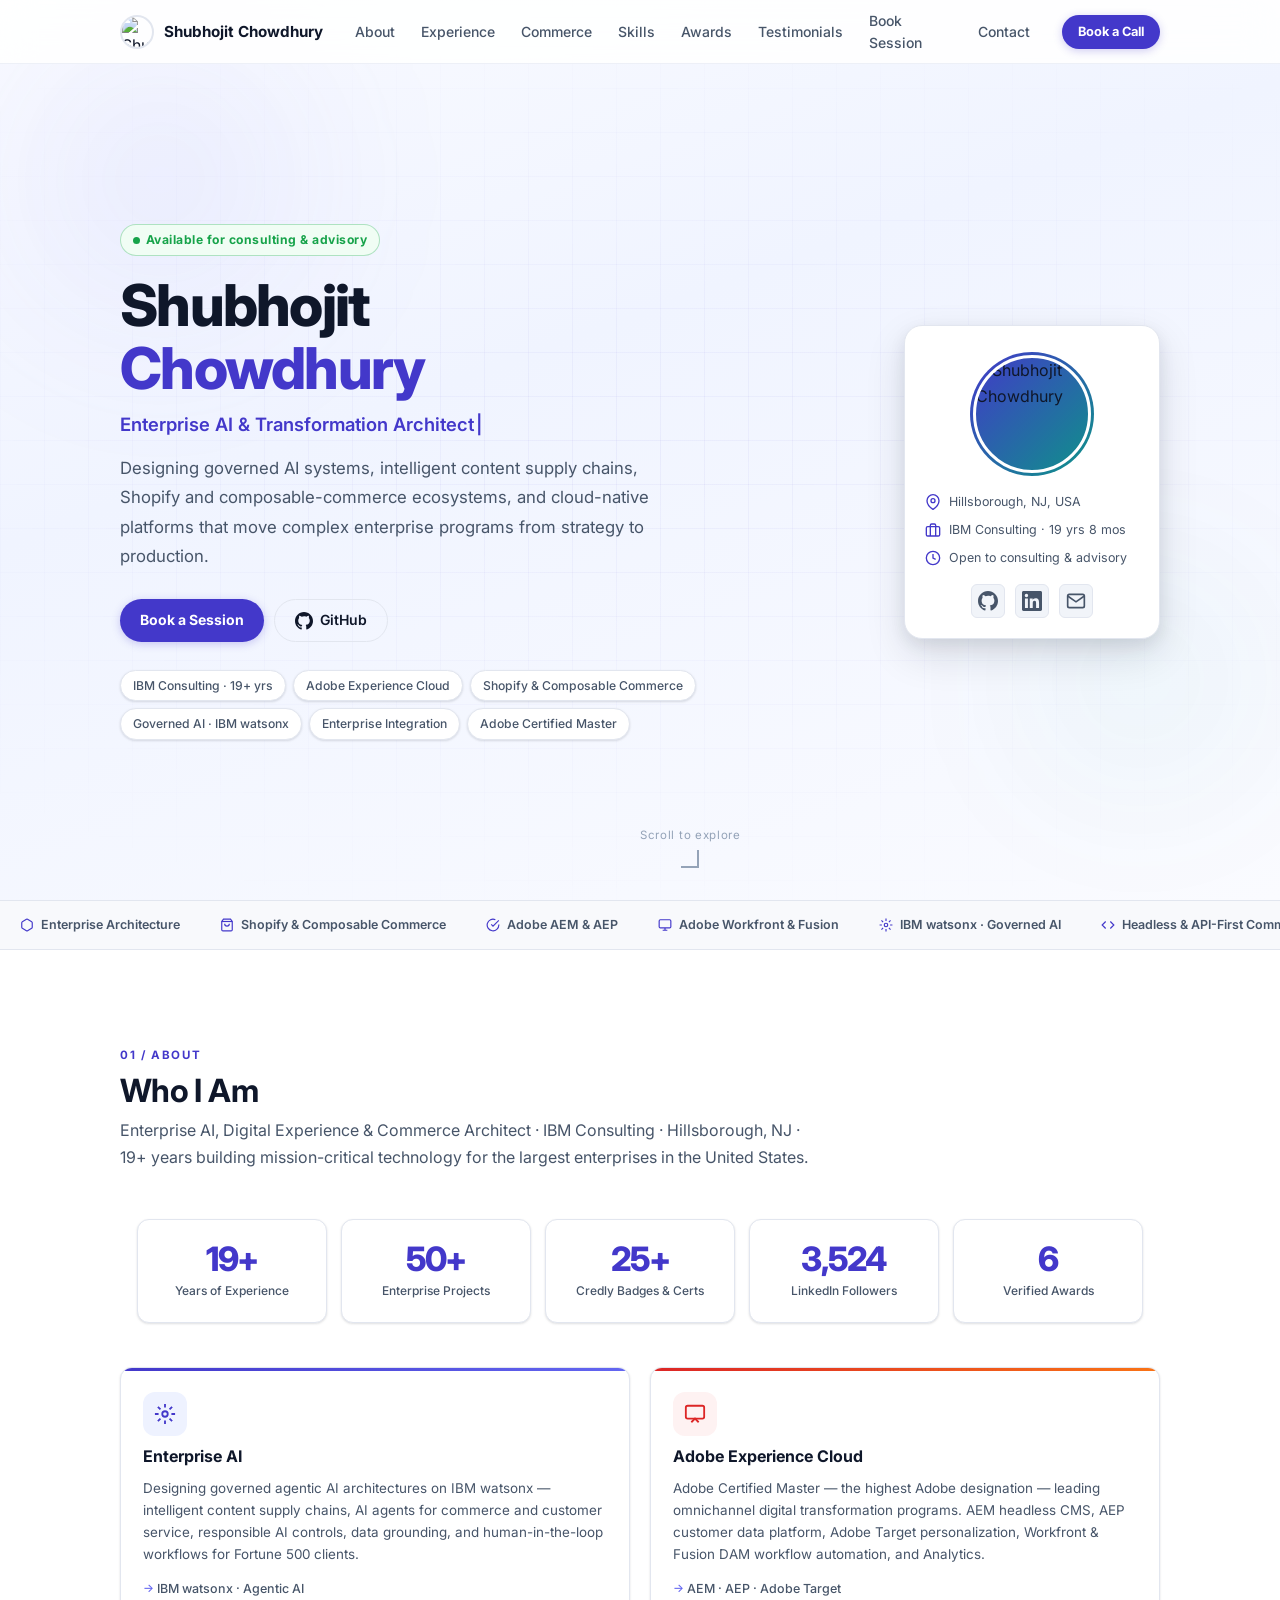
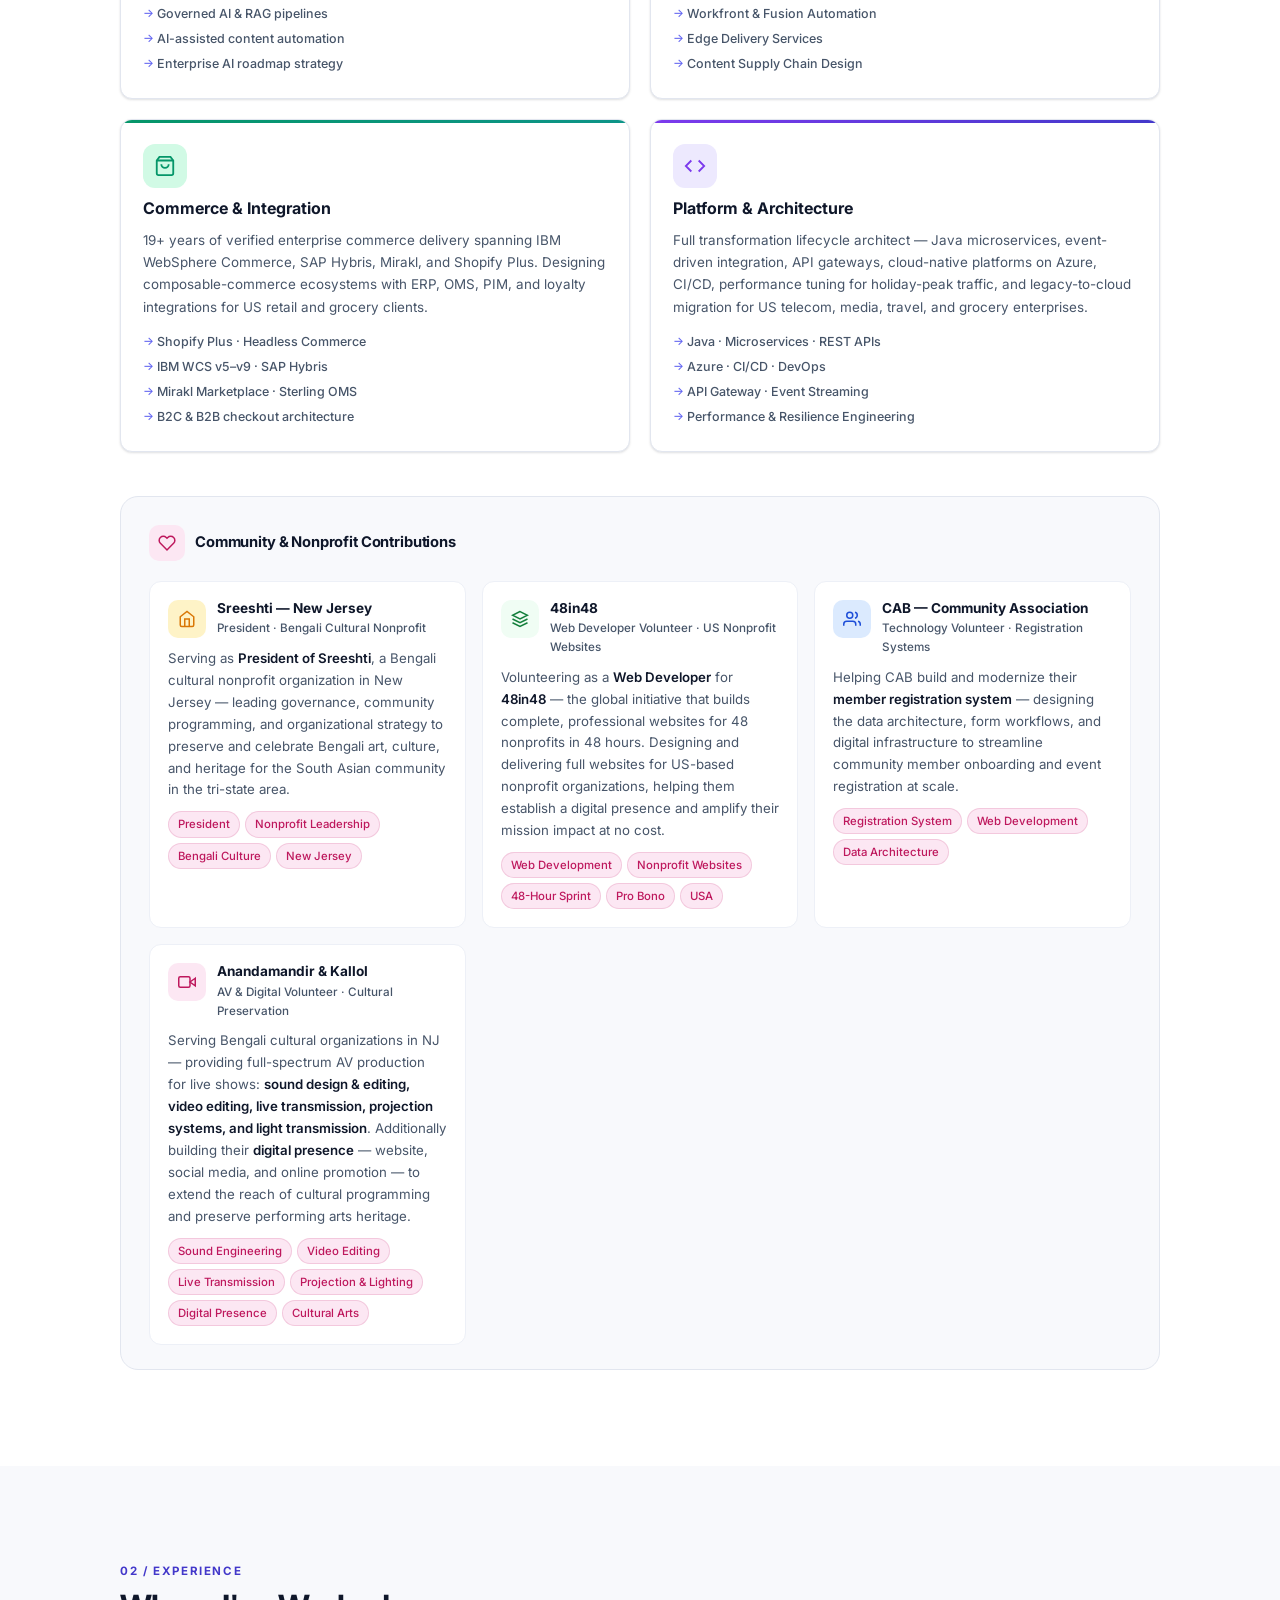
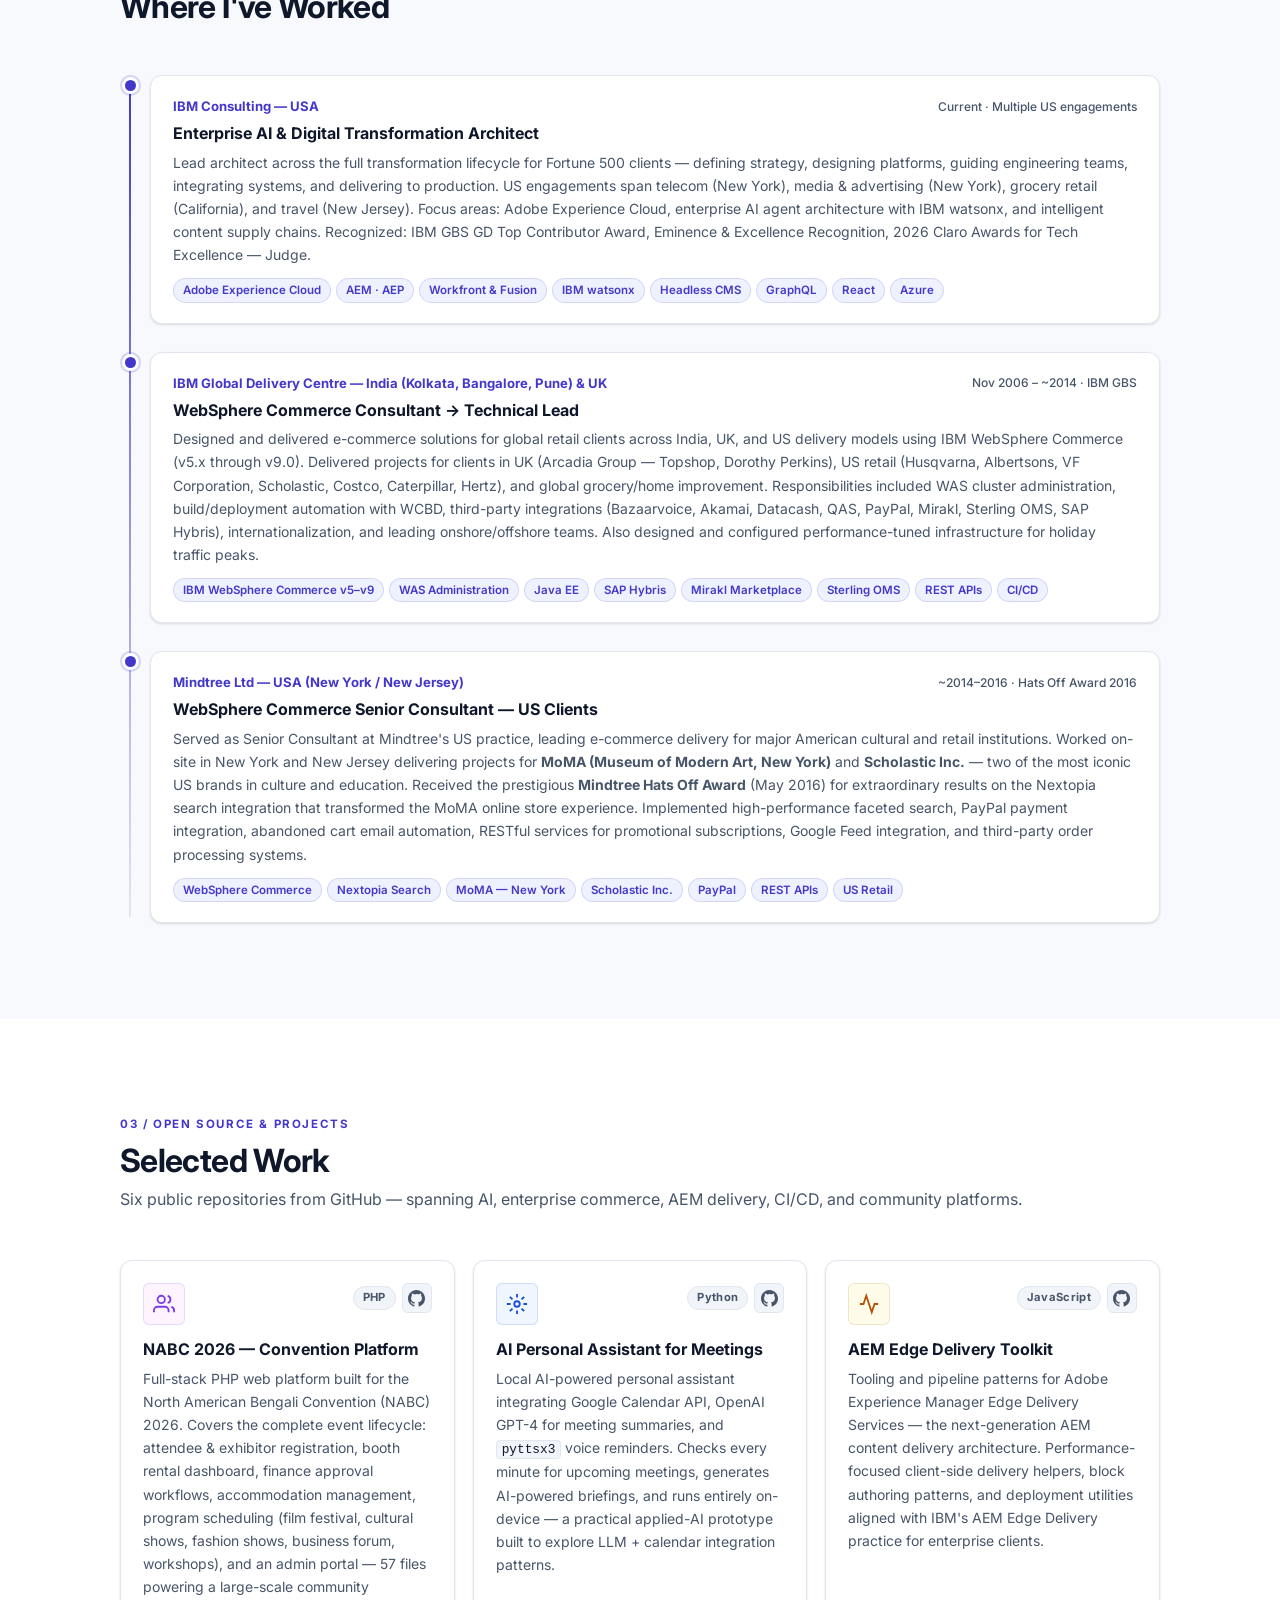
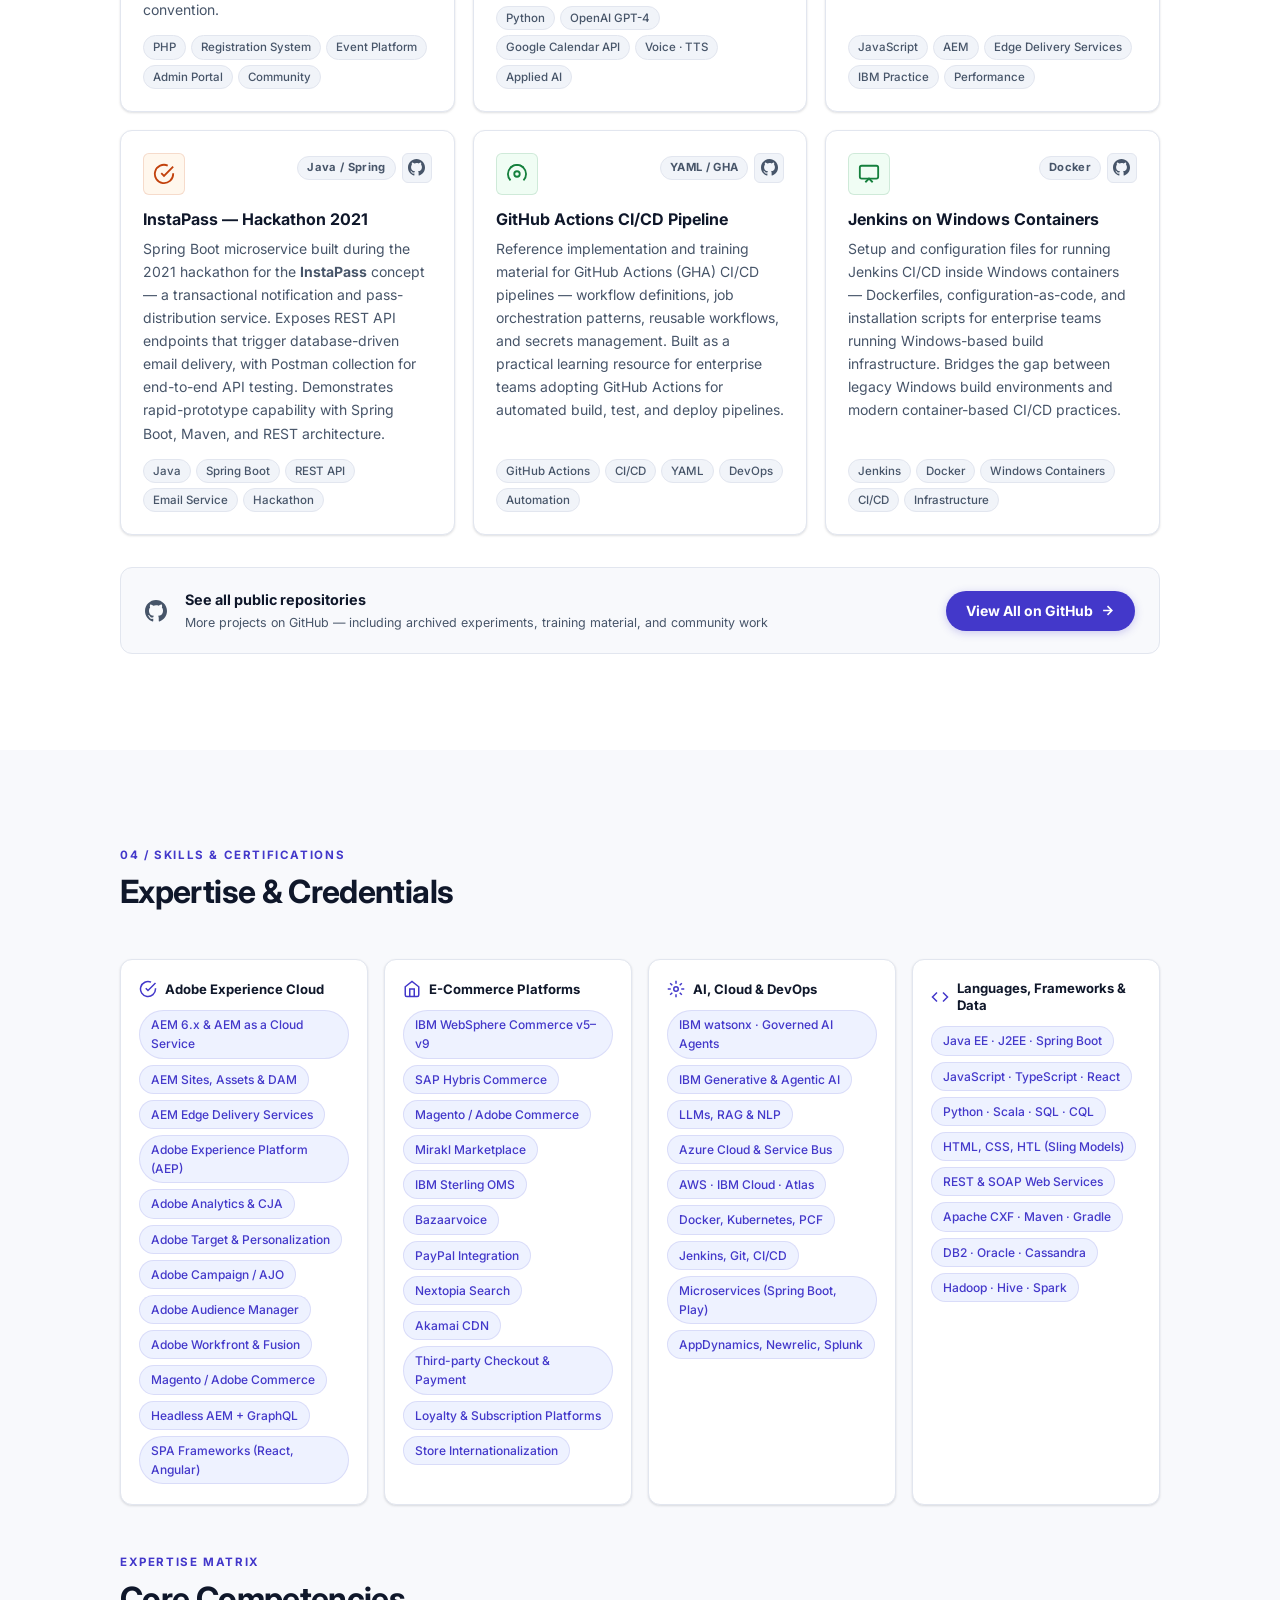
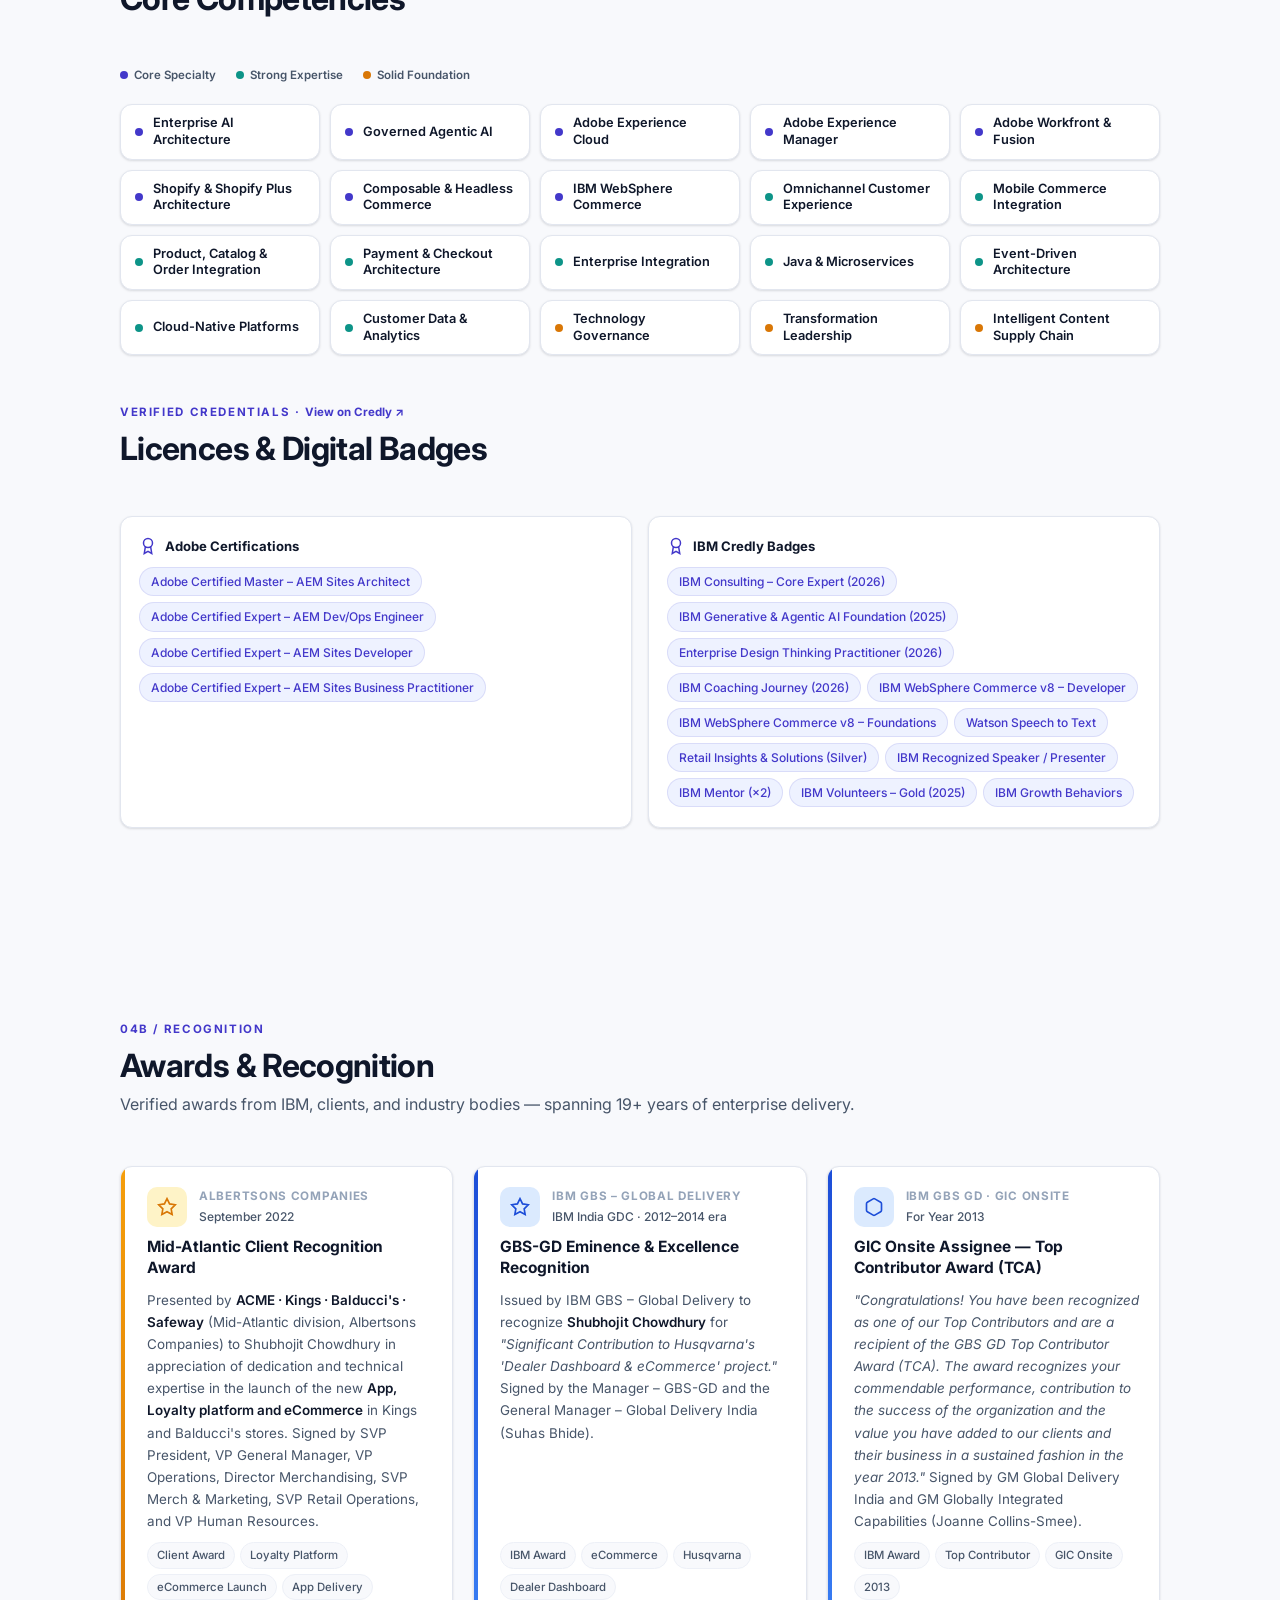
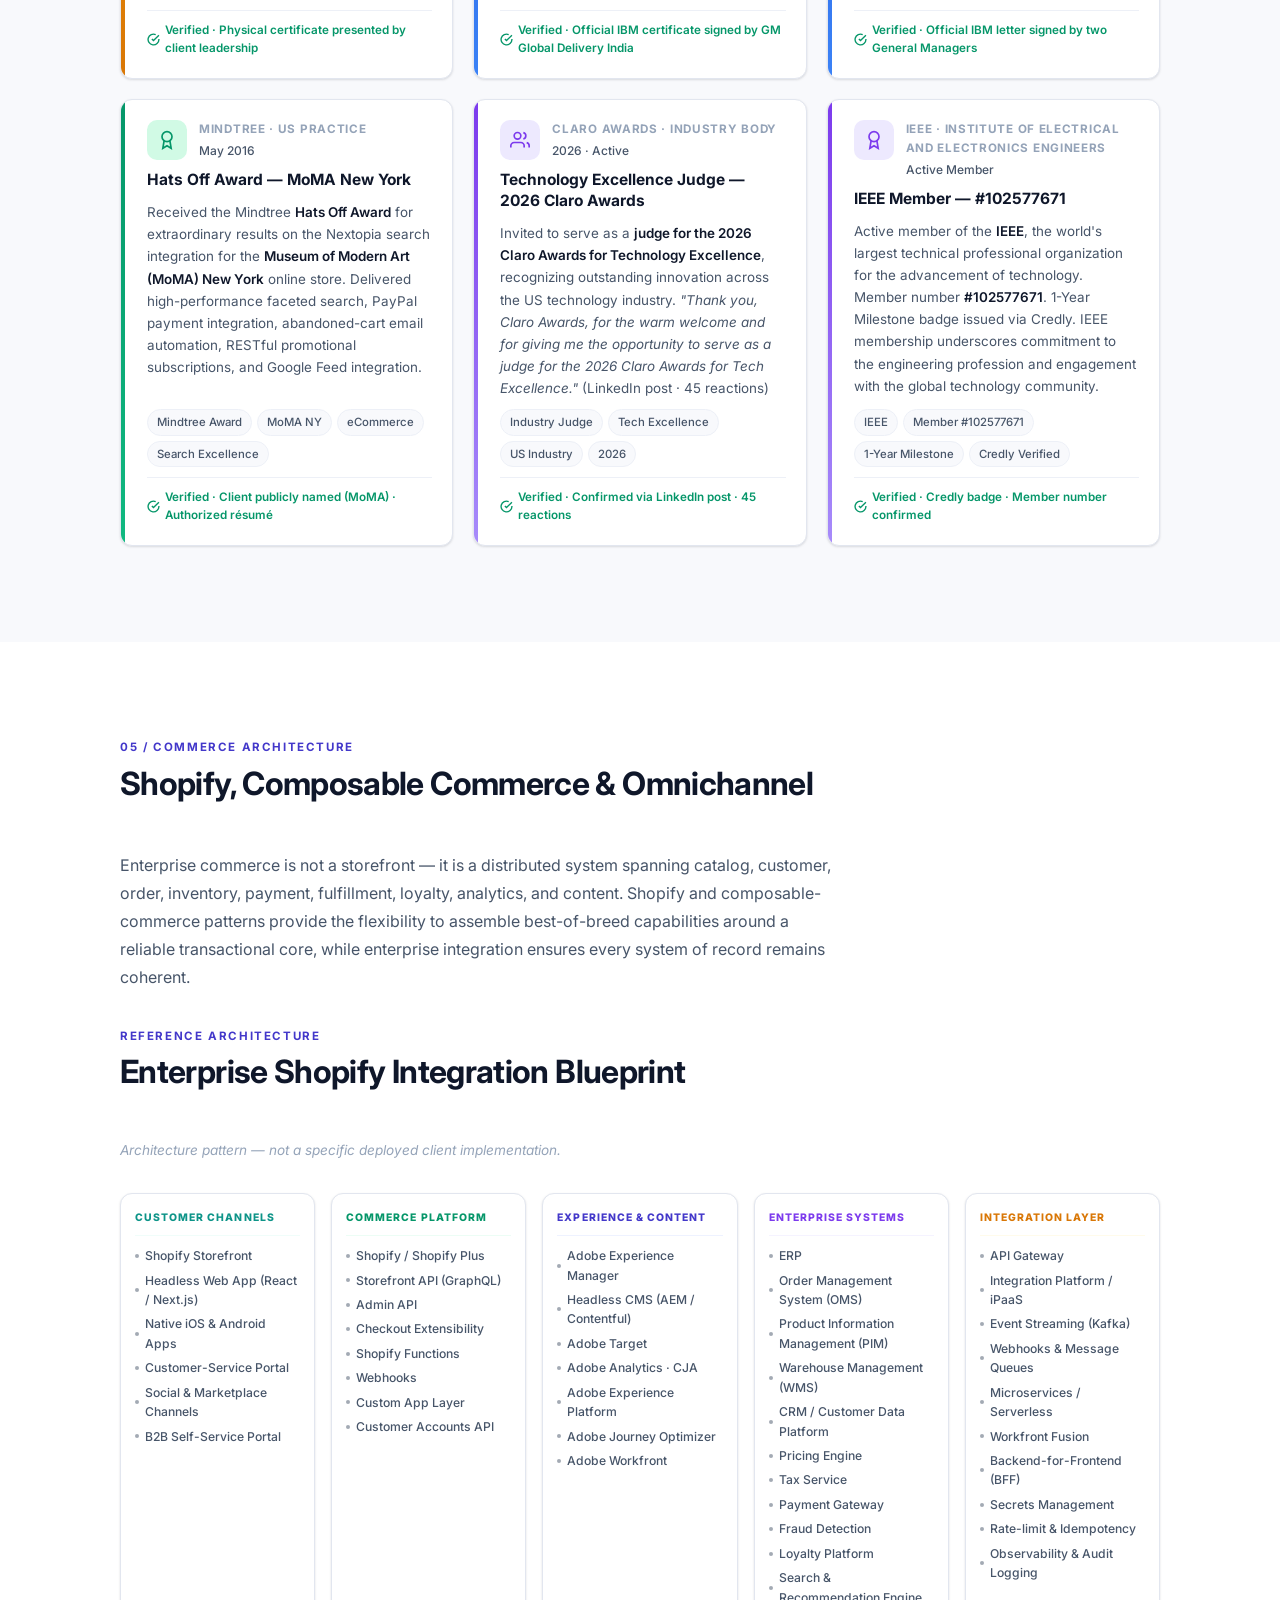
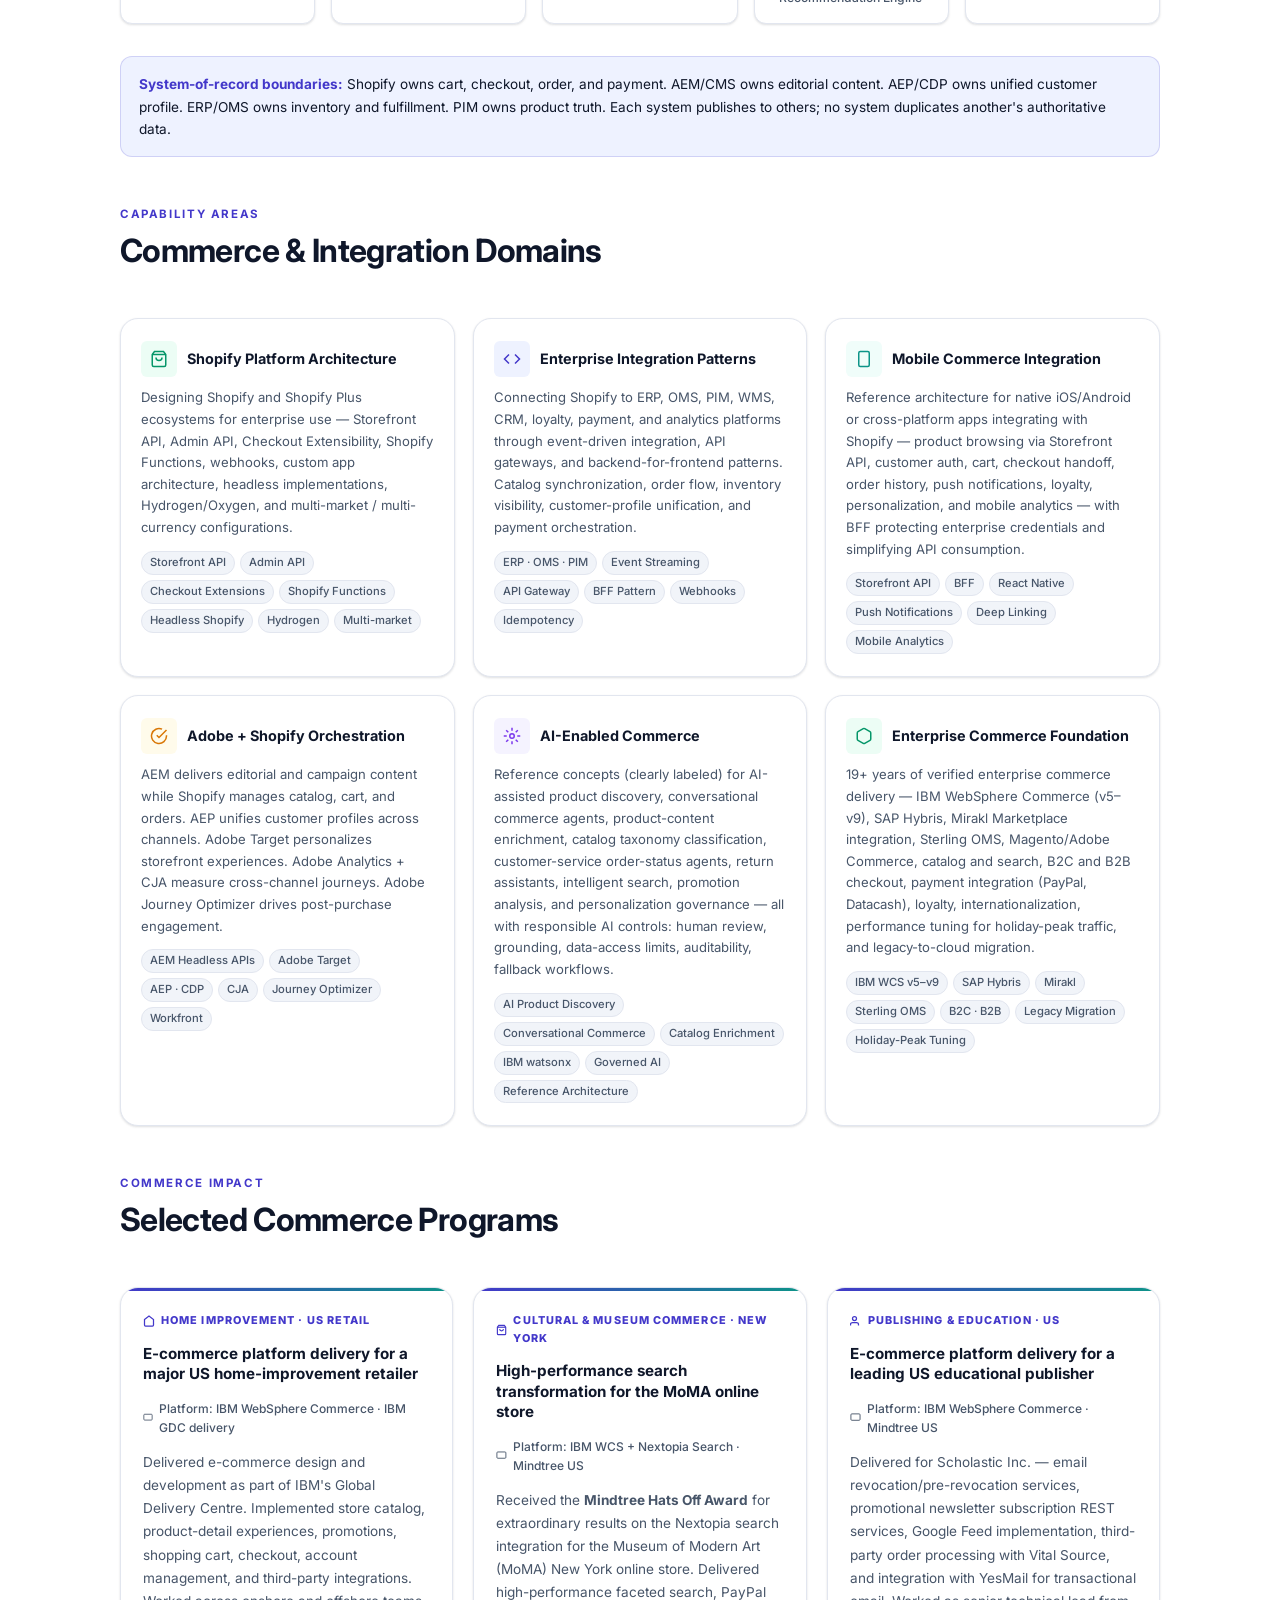
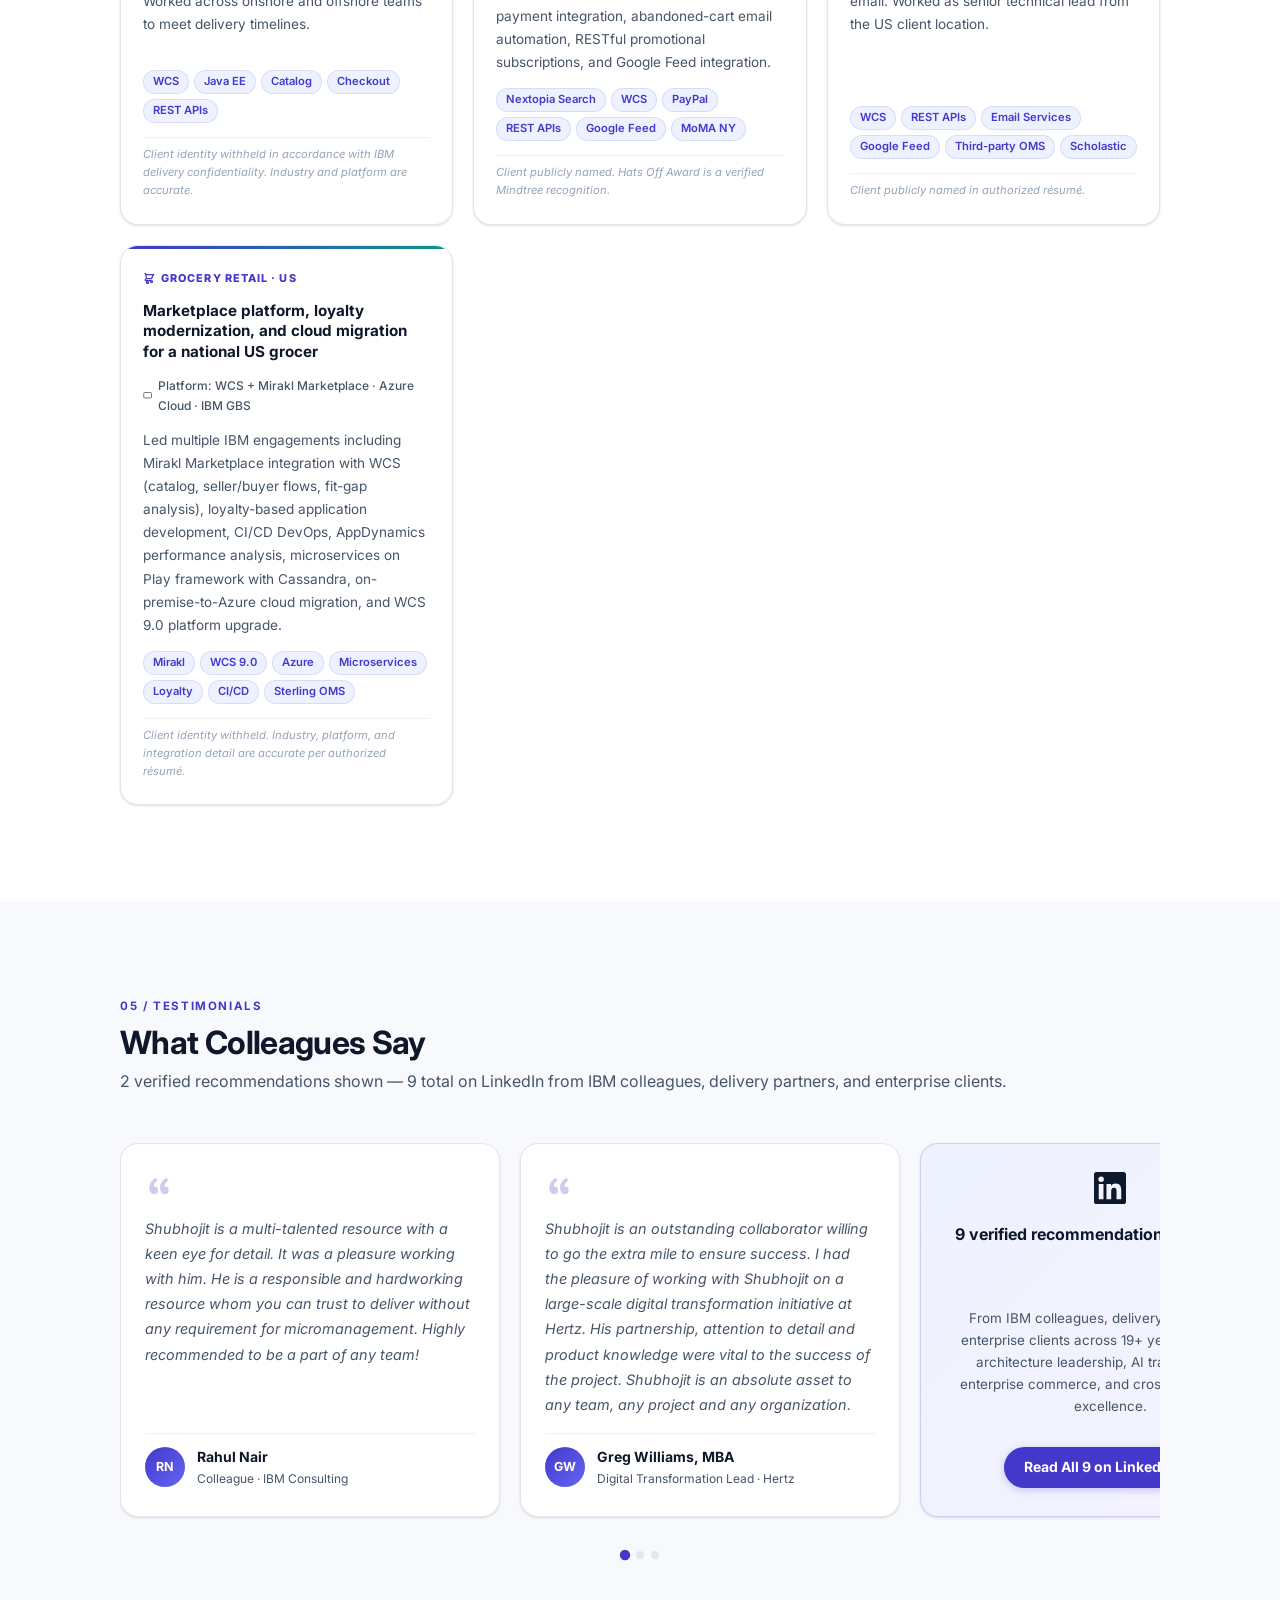
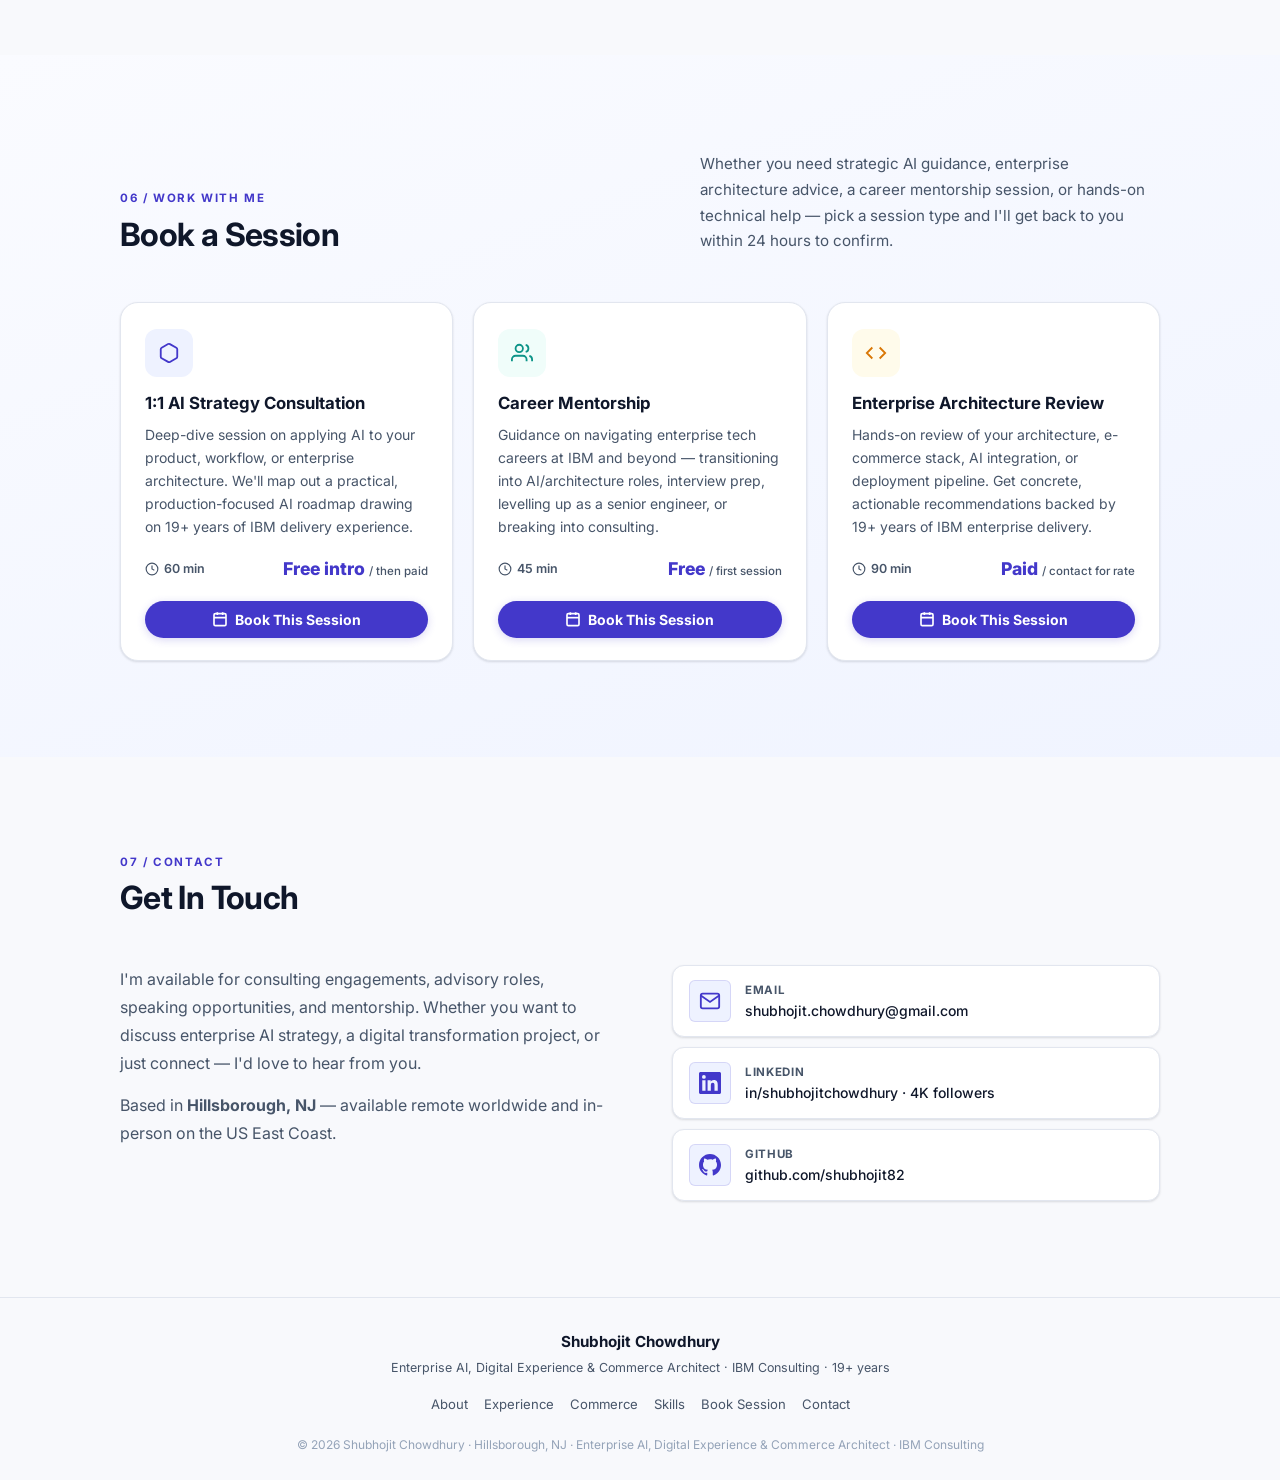
==== docs/index.html @ 43e0fc0b "Testimonials: drop all placeholder cards, show only verified content LinkedIn public page only expos" ====
<!doctype html>
<html lang="en">
<head>
  <meta charset="utf-8" />
  <meta name="viewport" content="width=device-width,initial-scale=1" />
  <title>Shubhojit Chowdhury — Enterprise AI, Digital Experience &amp; Commerce Architect · IBM Consulting</title>
  <meta name="description" content="Enterprise AI, Digital Experience, and Commerce Architect specializing in governed AI, Adobe Experience Cloud, Shopify and composable commerce, intelligent content supply chains, enterprise integration, and large-scale digital modernization." />
  <meta name="keywords" content="Enterprise AI Architect, Digital Transformation Architect, Enterprise Commerce Architect, Shopify Integration Architect, Shopify Plus Architect, Composable Commerce Architect, Headless Commerce, Adobe Experience Cloud Architect, Adobe Experience Manager Architect, IBM WebSphere Commerce, Mobile Commerce Architecture, Enterprise Integration, Java Microservices, Governed AI" />
  <link rel="preconnect" href="https://fonts.googleapis.com" />
  <link rel="preconnect" href="https://fonts.gstatic.com" crossorigin />
  <link href="https://fonts.googleapis.com/css2?family=Inter:wght@300;400;500;600;700;800&display=swap" rel="stylesheet" />
  <link rel="stylesheet" href="styles.css" />
  <!-- Favicon — inline SVG initials "SC" on indigo background -->
  <link rel="icon" type="image/svg+xml" href="data:image/svg+xml,%3Csvg xmlns='http://www.w3.org/2000/svg' viewBox='0 0 64 64'%3E%3Crect width='64' height='64' rx='14' fill='%234338ca'/%3E%3Ctext x='32' y='45' text-anchor='middle' font-family='Inter%2C-apple-system%2Csans-serif' font-size='26' font-weight='700' fill='white' letter-spacing='-1'%3ESC%3C/text%3E%3C/svg%3E" />
</head>
<body>

  <!-- Reading progress bar -->
  <div id="reading-progress" aria-hidden="true"></div>

  <!-- ===== HEADER ===== -->
  <header class="site-header" id="site-header">
    <div class="wrap header-inner">
      <a class="brand" href="#">
        <img class="brand-avatar" src="https://media.licdn.com/dms/image/v2/D4D03AQEK0BRirFO_LA/profile-displayphoto-shrink_200_200/B4DZZjzQscG8AY-/0/1745431104563?e=2147483647&v=beta&t=M4yxm7onGtU1kP-MyW7EUy25ujfpS50i62HwW7k10Hg" alt="Shubhojit Chowdhury" width="36" height="36" />
        <span class="brand-name">Shubhojit Chowdhury</span>
      </a>

      <nav class="main-nav" id="main-nav" aria-label="Main navigation">
        <a href="#about" class="nav-link">About</a>
        <a href="#experience" class="nav-link">Experience</a>
        <a href="#commerce" class="nav-link">Commerce</a>
        <a href="#skills" class="nav-link">Skills</a>
        <a href="#awards" class="nav-link">Awards</a>
        <a href="#testimonials" class="nav-link">Testimonials</a>
        <a href="#book" class="nav-link">Book Session</a>
        <a href="#contact" class="nav-link">Contact</a>
      </nav>

      <div class="header-actions">
        <a class="btn-primary sm" href="#book">Book a Call</a>
        <button class="nav-toggle" id="nav-toggle" aria-label="Toggle navigation" aria-expanded="false">
          <span class="hamburger"></span>
        </button>
      </div>
    </div>
  </header>

  <!-- ===== HERO ===== -->
  <section class="hero" id="hero">
    <div class="hero-bg-grid" aria-hidden="true"></div>
    <div class="hero-orb orb-1" aria-hidden="true"></div>
    <div class="hero-orb orb-2" aria-hidden="true"></div>

    <div class="wrap hero-inner">
      <div class="hero-text">
        <span class="badge reveal">Available for consulting &amp; advisory</span>
        <h1 class="reveal reveal-delay-1">
          Shubhojit<br /><span class="text-accent">Chowdhury</span>
        </h1>
        <p class="hero-role reveal reveal-delay-2">
          <span id="typed-role">Enterprise AI, Digital Experience &amp; Commerce Architect</span>
        </p>
        <p class="hero-lead reveal reveal-delay-3">
          Designing governed AI systems, intelligent content supply chains, Shopify and composable-commerce ecosystems, and cloud-native platforms that move complex enterprise programs from strategy to production.
        </p>
        <div class="hero-actions reveal reveal-delay-4">
          <a class="btn-primary" href="#book">Book a Session</a>
          <a class="btn-ghost" href="https://github.com/shubhojit82" target="_blank" rel="noopener">
            <svg width="18" height="18" viewBox="0 0 24 24" fill="currentColor" aria-hidden="true"><path d="M12 0C5.374 0 0 5.373 0 12c0 5.302 3.438 9.8 8.207 11.387.599.111.793-.261.793-.577v-2.234c-3.338.726-4.033-1.416-4.033-1.416-.546-1.387-1.333-1.756-1.333-1.756-1.089-.745.083-.729.083-.729 1.205.084 1.839 1.237 1.839 1.237 1.07 1.834 2.807 1.304 3.492.997.107-.775.418-1.305.762-1.604-2.665-.305-5.467-1.334-5.467-5.931 0-1.311.469-2.381 1.236-3.221-.124-.303-.535-1.524.117-3.176 0 0 1.008-.322 3.301 1.23A11.509 11.509 0 0 1 12 5.803c1.02.005 2.047.138 3.006.404 2.291-1.552 3.297-1.23 3.297-1.23.653 1.653.242 2.874.118 3.176.77.84 1.235 1.911 1.235 3.221 0 4.609-2.807 5.624-5.479 5.921.43.372.823 1.102.823 2.222v3.293c0 .319.192.694.801.576C20.566 21.797 24 17.3 24 12c0-6.627-5.373-12-12-12z"/></svg>
            GitHub
          </a>
        </div>
        <ul class="hero-chips reveal reveal-delay-4">
          <li>IBM Consulting · 19+ yrs</li>
          <li>Adobe Experience Cloud</li>
          <li>Shopify &amp; Composable Commerce</li>
          <li>Governed AI · IBM watsonx</li>
          <li>Enterprise Integration</li>
          <li>Adobe Certified Master</li>
        </ul>
      </div>

      <aside class="hero-card reveal reveal-delay-2">
        <div class="avatar-ring">
          <img class="hero-avatar" src="https://media.licdn.com/dms/image/v2/D4D03AQEK0BRirFO_LA/profile-displayphoto-shrink_200_200/B4DZZjzQscG8AY-/0/1745431104563?e=2147483647&v=beta&t=M4yxm7onGtU1kP-MyW7EUy25ujfpS50i62HwW7k10Hg" alt="Shubhojit Chowdhury" width="160" height="160" />
        </div>
        <div class="hero-card-info">
          <div class="info-row">
            <svg width="16" height="16" viewBox="0 0 24 24" fill="none" stroke="currentColor" stroke-width="2" aria-hidden="true"><path d="M21 10c0 7-9 13-9 13s-9-6-9-13a9 9 0 0 1 18 0z"/><circle cx="12" cy="10" r="3"/></svg>
            <span>Hillsborough, NJ, USA</span>
          </div>
          <div class="info-row">
            <svg width="16" height="16" viewBox="0 0 24 24" fill="none" stroke="currentColor" stroke-width="2" aria-hidden="true"><rect x="2" y="7" width="20" height="14" rx="2"/><path d="M16 21V5a2 2 0 0 0-2-2h-4a2 2 0 0 0-2 2v16"/></svg>
            <span>IBM Consulting · 19 yrs 8 mos</span>
          </div>
          <div class="info-row">
            <svg width="16" height="16" viewBox="0 0 24 24" fill="none" stroke="currentColor" stroke-width="2" aria-hidden="true"><circle cx="12" cy="12" r="10"/><polyline points="12 6 12 12 16 14"/></svg>
            <span>Open to consulting &amp; advisory</span>
          </div>
        </div>
        <div class="hero-card-links">
          <a href="https://github.com/shubhojit82" target="_blank" rel="noopener" aria-label="GitHub">
            <svg width="20" height="20" viewBox="0 0 24 24" fill="currentColor"><path d="M12 0C5.374 0 0 5.373 0 12c0 5.302 3.438 9.8 8.207 11.387.599.111.793-.261.793-.577v-2.234c-3.338.726-4.033-1.416-4.033-1.416-.546-1.387-1.333-1.756-1.333-1.756-1.089-.745.083-.729.083-.729 1.205.084 1.839 1.237 1.839 1.237 1.07 1.834 2.807 1.304 3.492.997.107-.775.418-1.305.762-1.604-2.665-.305-5.467-1.334-5.467-5.931 0-1.311.469-2.381 1.236-3.221-.124-.303-.535-1.524.117-3.176 0 0 1.008-.322 3.301 1.23A11.509 11.509 0 0 1 12 5.803c1.02.005 2.047.138 3.006.404 2.291-1.552 3.297-1.23 3.297-1.23.653 1.653.242 2.874.118 3.176.77.84 1.235 1.911 1.235 3.221 0 4.609-2.807 5.624-5.479 5.921.43.372.823 1.102.823 2.222v3.293c0 .319.192.694.801.576C20.566 21.797 24 17.3 24 12c0-6.627-5.373-12-12-12z"/></svg>
          </a>
          <a href="https://www.linkedin.com/in/shubhojitchowdhury" target="_blank" rel="noopener" aria-label="LinkedIn">
            <svg width="20" height="20" viewBox="0 0 24 24" fill="currentColor"><path d="M20.447 20.452h-3.554v-5.569c0-1.328-.027-3.037-1.852-3.037-1.853 0-2.136 1.445-2.136 2.939v5.667H9.351V9h3.414v1.561h.046c.477-.9 1.637-1.85 3.37-1.85 3.601 0 4.267 2.37 4.267 5.455v6.286zM5.337 7.433a2.062 2.062 0 0 1-2.063-2.065 2.064 2.064 0 1 1 2.063 2.065zm1.782 13.019H3.555V9h3.564v11.452zM22.225 0H1.771C.792 0 0 .774 0 1.729v20.542C0 23.227.792 24 1.771 24h20.451C23.2 24 24 23.227 24 22.271V1.729C24 .774 23.2 0 22.222 0h.003z"/></svg>
          </a>
          <a href="mailto:shubhojit.chowdhury@gmail.com" aria-label="Email">
            <svg width="20" height="20" viewBox="0 0 24 24" fill="none" stroke="currentColor" stroke-width="2"><path d="M4 4h16c1.1 0 2 .9 2 2v12c0 1.1-.9 2-2 2H4c-1.1 0-2-.9-2-2V6c0-1.1.9-2 2-2z"/><polyline points="22,6 12,13 2,6"/></svg>
          </a>
        </div>
      </aside>
    </div>

    <div class="scroll-hint reveal reveal-delay-4" aria-hidden="true">
      <span>Scroll to explore</span>
      <div class="scroll-arrow"></div>
    </div>
  </section>

  <!-- ===== TECH MARQUEE ===== -->
  <div class="tech-strip" aria-hidden="true">
    <div class="tech-strip-track">
      <span class="tech-strip-item"><svg width="14" height="14" viewBox="0 0 24 24" fill="none" stroke="currentColor" stroke-width="2"><path d="M21 16V8a2 2 0 0 0-1-1.73l-7-4a2 2 0 0 0-2 0l-7 4A2 2 0 0 0 3 8v8a2 2 0 0 0 1 1.73l7 4a2 2 0 0 0 2 0l7-4A2 2 0 0 0 21 16z"/></svg>Enterprise Architecture</span>
      <span class="tech-strip-item"><svg width="14" height="14" viewBox="0 0 24 24" fill="none" stroke="currentColor" stroke-width="2"><path d="M6 2L3 6v14a2 2 0 0 0 2 2h14a2 2 0 0 0 2-2V6l-3-4z"/><line x1="3" y1="6" x2="21" y2="6"/><path d="M16 10a4 4 0 0 1-8 0"/></svg>Shopify &amp; Composable Commerce</span>
      <span class="tech-strip-item"><svg width="14" height="14" viewBox="0 0 24 24" fill="none" stroke="currentColor" stroke-width="2"><path d="M22 11.08V12a10 10 0 1 1-5.93-9.14"/><polyline points="22 4 12 14.01 9 11.01"/></svg>Adobe AEM &amp; AEP</span>
      <span class="tech-strip-item"><svg width="14" height="14" viewBox="0 0 24 24" fill="none" stroke="currentColor" stroke-width="2"><rect x="2" y="3" width="20" height="14" rx="2"/><path d="M8 21h8M12 17v4"/></svg>Adobe Workfront &amp; Fusion</span>
      <span class="tech-strip-item"><svg width="14" height="14" viewBox="0 0 24 24" fill="none" stroke="currentColor" stroke-width="2"><circle cx="12" cy="12" r="3"/><path d="M12 1v4M12 19v4M4.22 4.22l2.83 2.83M16.95 16.95l2.83 2.83M1 12h4M19 12h4M4.22 19.78l2.83-2.83M16.95 7.05l2.83-2.83"/></svg>IBM watsonx · Governed AI</span>
      <span class="tech-strip-item"><svg width="14" height="14" viewBox="0 0 24 24" fill="none" stroke="currentColor" stroke-width="2"><polyline points="16 18 22 12 16 6"/><polyline points="8 6 2 12 8 18"/></svg>Headless &amp; API-First Commerce</span>
      <span class="tech-strip-item"><svg width="14" height="14" viewBox="0 0 24 24" fill="none" stroke="currentColor" stroke-width="2"><ellipse cx="12" cy="5" rx="9" ry="3"/><path d="M21 12c0 1.66-4 3-9 3s-9-1.34-9-3"/><path d="M3 5v14c0 1.66 4 3 9 3s9-1.34 9-3V5"/></svg>IBM WebSphere Commerce · SAP Hybris</span>
      <span class="tech-strip-item"><svg width="14" height="14" viewBox="0 0 24 24" fill="none" stroke="currentColor" stroke-width="2"><path d="M12 2l3.09 6.26L22 9.27l-5 4.87 1.18 6.88L12 17.77l-6.18 3.25L7 14.14 2 9.27l6.91-1.01L12 2z"/></svg>Adobe Certified Master · 25+ Badges</span>
      <span class="tech-strip-item"><svg width="14" height="14" viewBox="0 0 24 24" fill="none" stroke="currentColor" stroke-width="2"><rect x="2" y="7" width="20" height="14" rx="2"/><path d="M16 21V5a2 2 0 0 0-2-2h-4a2 2 0 0 0-2 2v16"/></svg>19+ Years · Fortune 500 US Clients</span>
      <span class="tech-strip-item"><svg width="14" height="14" viewBox="0 0 24 24" fill="none" stroke="currentColor" stroke-width="2"><circle cx="12" cy="8" r="6"/><path d="M15.477 12.89L17 22l-5-3-5 3 1.523-9.11"/></svg>IEEE Member · Claro Awards Judge</span>
      <!-- duplicate for seamless loop -->
      <span class="tech-strip-item"><svg width="14" height="14" viewBox="0 0 24 24" fill="none" stroke="currentColor" stroke-width="2"><path d="M21 16V8a2 2 0 0 0-1-1.73l-7-4a2 2 0 0 0-2 0l-7 4A2 2 0 0 0 3 8v8a2 2 0 0 0 1 1.73l7 4a2 2 0 0 0 2 0l7-4A2 2 0 0 0 21 16z"/></svg>Enterprise Architecture</span>
      <span class="tech-strip-item"><svg width="14" height="14" viewBox="0 0 24 24" fill="none" stroke="currentColor" stroke-width="2"><path d="M6 2L3 6v14a2 2 0 0 0 2 2h14a2 2 0 0 0 2-2V6l-3-4z"/><line x1="3" y1="6" x2="21" y2="6"/><path d="M16 10a4 4 0 0 1-8 0"/></svg>Shopify &amp; Composable Commerce</span>
      <span class="tech-strip-item"><svg width="14" height="14" viewBox="0 0 24 24" fill="none" stroke="currentColor" stroke-width="2"><path d="M22 11.08V12a10 10 0 1 1-5.93-9.14"/><polyline points="22 4 12 14.01 9 11.01"/></svg>Adobe AEM &amp; AEP</span>
      <span class="tech-strip-item"><svg width="14" height="14" viewBox="0 0 24 24" fill="none" stroke="currentColor" stroke-width="2"><rect x="2" y="3" width="20" height="14" rx="2"/><path d="M8 21h8M12 17v4"/></svg>Adobe Workfront &amp; Fusion</span>
      <span class="tech-strip-item"><svg width="14" height="14" viewBox="0 0 24 24" fill="none" stroke="currentColor" stroke-width="2"><circle cx="12" cy="12" r="3"/><path d="M12 1v4M12 19v4M4.22 4.22l2.83 2.83M16.95 16.95l2.83 2.83M1 12h4M19 12h4M4.22 19.78l2.83-2.83M16.95 7.05l2.83-2.83"/></svg>IBM watsonx · Governed AI</span>
      <span class="tech-strip-item"><svg width="14" height="14" viewBox="0 0 24 24" fill="none" stroke="currentColor" stroke-width="2"><polyline points="16 18 22 12 16 6"/><polyline points="8 6 2 12 8 18"/></svg>Headless &amp; API-First Commerce</span>
      <span class="tech-strip-item"><svg width="14" height="14" viewBox="0 0 24 24" fill="none" stroke="currentColor" stroke-width="2"><ellipse cx="12" cy="5" rx="9" ry="3"/><path d="M21 12c0 1.66-4 3-9 3s-9-1.34-9-3"/><path d="M3 5v14c0 1.66 4 3 9 3s9-1.34 9-3V5"/></svg>IBM WebSphere Commerce · SAP Hybris</span>
      <span class="tech-strip-item"><svg width="14" height="14" viewBox="0 0 24 24" fill="none" stroke="currentColor" stroke-width="2"><path d="M12 2l3.09 6.26L22 9.27l-5 4.87 1.18 6.88L12 17.77l-6.18 3.25L7 14.14 2 9.27l6.91-1.01L12 2z"/></svg>Adobe Certified Master · 25+ Badges</span>
      <span class="tech-strip-item"><svg width="14" height="14" viewBox="0 0 24 24" fill="none" stroke="currentColor" stroke-width="2"><rect x="2" y="7" width="20" height="14" rx="2"/><path d="M16 21V5a2 2 0 0 0-2-2h-4a2 2 0 0 0-2 2v16"/></svg>19+ Years · Fortune 500 US Clients</span>
      <span class="tech-strip-item"><svg width="14" height="14" viewBox="0 0 24 24" fill="none" stroke="currentColor" stroke-width="2"><circle cx="12" cy="8" r="6"/><path d="M15.477 12.89L17 22l-5-3-5 3 1.523-9.11"/></svg>IEEE Member · Claro Awards Judge</span>
    </div>
  </div>

  <!-- ===== ABOUT ===== -->
  <section id="about" class="section">
    <div class="wrap">

      <div class="section-header reveal">
        <span class="section-label">01 / About</span>
        <h2>Who I Am</h2>
        <p class="about-intro">Enterprise AI, Digital Experience &amp; Commerce Architect · IBM Consulting · Hillsborough, NJ · 19+ years building mission-critical technology for the largest enterprises in the United States.</p>
      </div>

      <!-- ── Centered stats row ── -->
      <div class="about-stats-row reveal">
        <div class="stat-card">
          <div class="stat-number" data-target="19" data-suffix="+">0</div>
          <div class="stat-label">Years of Experience</div>
        </div>
        <div class="stat-card">
          <div class="stat-number" data-target="50" data-suffix="+">0</div>
          <div class="stat-label">Enterprise Projects</div>
        </div>
        <div class="stat-card">
          <div class="stat-number" data-target="25" data-suffix="+">0</div>
          <div class="stat-label">Credly Badges &amp; Certs</div>
        </div>
        <div class="stat-card">
          <div class="stat-number" data-target="3524" data-suffix="">0</div>
          <div class="stat-label">LinkedIn Followers</div>
        </div>
        <div class="stat-card">
          <div class="stat-number" data-target="6" data-suffix="">0</div>
          <div class="stat-label">Verified Awards</div>
        </div>
      </div>

      <!-- ── Four pillars ── -->
      <div class="about-pillars">

        <div class="pillar-card reveal pillar-ai">
          <div class="pillar-icon-wrap">
            <svg width="22" height="22" viewBox="0 0 24 24" fill="none" stroke="currentColor" stroke-width="2"><circle cx="12" cy="12" r="3"/><path d="M12 1v4M12 19v4M4.22 4.22l2.83 2.83M16.95 16.95l2.83 2.83M1 12h4M19 12h4M4.22 19.78l2.83-2.83M16.95 7.05l2.83-2.83"/></svg>
          </div>
          <h3 class="pillar-title">Enterprise AI</h3>
          <p class="pillar-desc">Designing governed agentic AI architectures on IBM watsonx — intelligent content supply chains, AI agents for commerce and customer service, responsible AI controls, data grounding, and human-in-the-loop workflows for Fortune 500 clients.</p>
          <ul class="pillar-items">
            <li>IBM watsonx · Agentic AI</li>
            <li>Governed AI &amp; RAG pipelines</li>
            <li>AI-assisted content automation</li>
            <li>Enterprise AI roadmap strategy</li>
          </ul>
        </div>

        <div class="pillar-card reveal reveal-delay-1 pillar-adobe">
          <div class="pillar-icon-wrap">
            <svg width="22" height="22" viewBox="0 0 24 24" fill="none" stroke="currentColor" stroke-width="2"><rect x="2" y="3" width="20" height="14" rx="2"/><polyline points="8 21 12 17 16 21"/></svg>
          </div>
          <h3 class="pillar-title">Adobe Experience Cloud</h3>
          <p class="pillar-desc">Adobe Certified Master — the highest Adobe designation — leading omnichannel digital transformation programs. AEM headless CMS, AEP customer data platform, Adobe Target personalization, Workfront &amp; Fusion DAM workflow automation, and Analytics.</p>
          <ul class="pillar-items">
            <li>AEM · AEP · Adobe Target</li>
            <li>Workfront &amp; Fusion Automation</li>
            <li>Edge Delivery Services</li>
            <li>Content Supply Chain Design</li>
          </ul>
        </div>

        <div class="pillar-card reveal reveal-delay-2 pillar-commerce">
          <div class="pillar-icon-wrap">
            <svg width="22" height="22" viewBox="0 0 24 24" fill="none" stroke="currentColor" stroke-width="2"><path d="M6 2L3 6v14a2 2 0 0 0 2 2h14a2 2 0 0 0 2-2V6l-3-4z"/><line x1="3" y1="6" x2="21" y2="6"/><path d="M16 10a4 4 0 0 1-8 0"/></svg>
          </div>
          <h3 class="pillar-title">Commerce &amp; Integration</h3>
          <p class="pillar-desc">19+ years of verified enterprise commerce delivery spanning IBM WebSphere Commerce, SAP Hybris, Mirakl, and Shopify Plus. Designing composable-commerce ecosystems with ERP, OMS, PIM, and loyalty integrations for US retail and grocery clients.</p>
          <ul class="pillar-items">
            <li>Shopify Plus · Headless Commerce</li>
            <li>IBM WCS v5–v9 · SAP Hybris</li>
            <li>Mirakl Marketplace · Sterling OMS</li>
            <li>B2C &amp; B2B checkout architecture</li>
          </ul>
        </div>

        <div class="pillar-card reveal reveal-delay-3 pillar-platform">
          <div class="pillar-icon-wrap">
            <svg width="22" height="22" viewBox="0 0 24 24" fill="none" stroke="currentColor" stroke-width="2"><polyline points="16 18 22 12 16 6"/><polyline points="8 6 2 12 8 18"/></svg>
          </div>
          <h3 class="pillar-title">Platform &amp; Architecture</h3>
          <p class="pillar-desc">Full transformation lifecycle architect — Java microservices, event-driven integration, API gateways, cloud-native platforms on Azure, CI/CD, performance tuning for holiday-peak traffic, and legacy-to-cloud migration for US telecom, media, travel, and grocery enterprises.</p>
          <ul class="pillar-items">
            <li>Java · Microservices · REST APIs</li>
            <li>Azure · CI/CD · DevOps</li>
            <li>API Gateway · Event Streaming</li>
            <li>Performance &amp; Resilience Engineering</li>
          </ul>
        </div>

      </div>

      <!-- ── Nonprofit & Community ── -->
      <div class="nonprofit-block reveal">
        <div class="nonprofit-header">
          <div class="nonprofit-header-icon">
            <svg width="18" height="18" viewBox="0 0 24 24" fill="none" stroke="currentColor" stroke-width="2"><path d="M20.84 4.61a5.5 5.5 0 0 0-7.78 0L12 5.67l-1.06-1.06a5.5 5.5 0 0 0-7.78 7.78l1.06 1.06L12 21.23l7.78-7.78 1.06-1.06a5.5 5.5 0 0 0 0-7.78z"/></svg>
          </div>
          <h3 class="nonprofit-heading">Community &amp; Nonprofit Contributions</h3>
        </div>
        <div class="nonprofit-grid">

          <!-- Sreeshti NJ -->
          <div class="nonprofit-card">
            <div class="nonprofit-card-header">
              <div class="nonprofit-icon sreeshti">
                <svg width="18" height="18" viewBox="0 0 24 24" fill="none" stroke="currentColor" stroke-width="2"><path d="M3 9l9-7 9 7v11a2 2 0 0 1-2 2H5a2 2 0 0 1-2-2z"/><polyline points="9 22 9 12 15 12 15 22"/></svg>
              </div>
              <div>
                <div class="nonprofit-name">Sreeshti — New Jersey</div>
                <div class="nonprofit-role">President · Bengali Cultural Nonprofit</div>
              </div>
            </div>
            <p class="nonprofit-desc">Serving as <strong>President of Sreeshti</strong>, a Bengali cultural nonprofit organization in New Jersey — leading governance, community programming, and organizational strategy to preserve and celebrate Bengali art, culture, and heritage for the South Asian community in the tri-state area.</p>
            <div class="nonprofit-tags">
              <span>President</span><span>Nonprofit Leadership</span><span>Bengali Culture</span><span>New Jersey</span>
            </div>
          </div>

          <!-- 48in48 -->
          <div class="nonprofit-card">
            <div class="nonprofit-card-header">
              <div class="nonprofit-icon nonprofit-48">
                <svg width="18" height="18" viewBox="0 0 24 24" fill="none" stroke="currentColor" stroke-width="2"><path d="M12 2L2 7l10 5 10-5-10-5z"/><path d="M2 17l10 5 10-5"/><path d="M2 12l10 5 10-5"/></svg>
              </div>
              <div>
                <div class="nonprofit-name">48in48</div>
                <div class="nonprofit-role">Web Developer Volunteer · US Nonprofit Websites</div>
              </div>
            </div>
            <p class="nonprofit-desc">Volunteering as a <strong>Web Developer</strong> for <strong>48in48</strong> — the global initiative that builds complete, professional websites for 48 nonprofits in 48 hours. Designing and delivering full websites for US-based nonprofit organizations, helping them establish a digital presence and amplify their mission impact at no cost.</p>
            <div class="nonprofit-tags">
              <span>Web Development</span><span>Nonprofit Websites</span><span>48-Hour Sprint</span><span>Pro Bono</span><span>USA</span>
            </div>
          </div>

          <!-- CAB -->
          <div class="nonprofit-card">
            <div class="nonprofit-card-header">
              <div class="nonprofit-icon cab">
                <svg width="18" height="18" viewBox="0 0 24 24" fill="none" stroke="currentColor" stroke-width="2"><path d="M17 21v-2a4 4 0 0 0-4-4H5a4 4 0 0 0-4 4v2"/><circle cx="9" cy="7" r="4"/><path d="M23 21v-2a4 4 0 0 0-3-3.87"/><path d="M16 3.13a4 4 0 0 1 0 7.75"/></svg>
              </div>
              <div>
                <div class="nonprofit-name">CAB — Community Association</div>
                <div class="nonprofit-role">Technology Volunteer · Registration Systems</div>
              </div>
            </div>
            <p class="nonprofit-desc">Helping CAB build and modernize their <strong>member registration system</strong> — designing the data architecture, form workflows, and digital infrastructure to streamline community member onboarding and event registration at scale.</p>
            <div class="nonprofit-tags">
              <span>Registration System</span><span>Web Development</span><span>Data Architecture</span>
            </div>
          </div>

          <!-- Anandamandir & Kallol -->
          <div class="nonprofit-card">
            <div class="nonprofit-card-header">
              <div class="nonprofit-icon cultural">
                <svg width="18" height="18" viewBox="0 0 24 24" fill="none" stroke="currentColor" stroke-width="2"><polygon points="23 7 16 12 23 17 23 7"/><rect x="1" y="5" width="15" height="14" rx="2"/></svg>
              </div>
              <div>
                <div class="nonprofit-name">Anandamandir &amp; Kallol</div>
                <div class="nonprofit-role">AV &amp; Digital Volunteer · Cultural Preservation</div>
              </div>
            </div>
            <p class="nonprofit-desc">Serving Bengali cultural organizations in NJ — providing full-spectrum AV production for live shows: <strong>sound design &amp; editing, video editing, live transmission, projection systems, and light transmission</strong>. Additionally building their <strong>digital presence</strong> — website, social media, and online promotion — to extend the reach of cultural programming and preserve performing arts heritage.</p>
            <div class="nonprofit-tags">
              <span>Sound Engineering</span><span>Video Editing</span><span>Live Transmission</span><span>Projection &amp; Lighting</span><span>Digital Presence</span><span>Cultural Arts</span>
            </div>
          </div>

        </div>
      </div>

    </div>
  </section>

  <!-- ===== EXPERIENCE ===== -->
  <section id="experience" class="section section-alt">
    <div class="wrap">
      <div class="section-header reveal">
        <span class="section-label">02 / Experience</span>
        <h2>Where I've Worked</h2>
      </div>
      <div class="timeline">

        <!-- IBM USA -->
        <div class="timeline-item reveal">
          <div class="timeline-dot"></div>
          <div class="timeline-card">
            <div class="timeline-meta">
              <span class="timeline-company">IBM Consulting — USA</span>
              <span class="timeline-period">Current · Multiple US engagements</span>
            </div>
            <h3 class="timeline-role">Enterprise AI &amp; Digital Transformation Architect</h3>
            <p class="timeline-desc">Lead architect across the full transformation lifecycle for Fortune 500 clients — defining strategy, designing platforms, guiding engineering teams, integrating systems, and delivering to production. US engagements span telecom (New York), media &amp; advertising (New York), grocery retail (California), and travel (New Jersey). Focus areas: Adobe Experience Cloud, enterprise AI agent architecture with IBM watsonx, and intelligent content supply chains. Recognized: IBM GBS GD Top Contributor Award, Eminence &amp; Excellence Recognition, 2026 Claro Awards for Tech Excellence — Judge.</p>
            <div class="timeline-tags">
              <span>Adobe Experience Cloud</span><span>AEM · AEP</span><span>Workfront &amp; Fusion</span><span>IBM watsonx</span><span>Headless CMS</span><span>GraphQL</span><span>React</span><span>Azure</span>
            </div>
          </div>
        </div>

        <!-- IBM India GDC -->
        <div class="timeline-item reveal reveal-delay-1">
          <div class="timeline-dot"></div>
          <div class="timeline-card">
            <div class="timeline-meta">
              <span class="timeline-company">IBM Global Delivery Centre — India (Kolkata, Bangalore, Pune) &amp; UK</span>
              <span class="timeline-period">Nov 2006 – ~2014 · IBM GBS</span>
            </div>
            <h3 class="timeline-role">WebSphere Commerce Consultant → Technical Lead</h3>
            <p class="timeline-desc">Designed and delivered e-commerce solutions for global retail clients across India, UK, and US delivery models using IBM WebSphere Commerce (v5.x through v9.0). Delivered projects for clients in UK (Arcadia Group — Topshop, Dorothy Perkins), US retail (Husqvarna, Albertsons, VF Corporation, Scholastic, Costco, Caterpillar, Hertz), and global grocery/home improvement. Responsibilities included WAS cluster administration, build/deployment automation with WCBD, third-party integrations (Bazaarvoice, Akamai, Datacash, QAS, PayPal, Mirakl, Sterling OMS, SAP Hybris), internationalization, and leading onshore/offshore teams. Also designed and configured performance-tuned infrastructure for holiday traffic peaks.</p>
            <div class="timeline-tags">
              <span>IBM WebSphere Commerce v5–v9</span><span>WAS Administration</span><span>Java EE</span><span>SAP Hybris</span><span>Mirakl Marketplace</span><span>Sterling OMS</span><span>REST APIs</span><span>CI/CD</span>
            </div>
          </div>
        </div>

        <!-- Mindtree -->
        <div class="timeline-item reveal reveal-delay-2">
          <div class="timeline-dot"></div>
          <div class="timeline-card">
            <div class="timeline-meta">
              <span class="timeline-company">Mindtree Ltd — USA (New York / New Jersey)</span>
              <span class="timeline-period">~2014–2016 · Hats Off Award 2016</span>
            </div>
            <h3 class="timeline-role">WebSphere Commerce Senior Consultant — US Clients</h3>
            <p class="timeline-desc">Served as Senior Consultant at Mindtree's US practice, leading e-commerce delivery for major American cultural and retail institutions. Worked on-site in New York and New Jersey delivering projects for <strong>MoMA (Museum of Modern Art, New York)</strong> and <strong>Scholastic Inc.</strong> — two of the most iconic US brands in culture and education. Received the prestigious <strong>Mindtree Hats Off Award</strong> (May 2016) for extraordinary results on the Nextopia search integration that transformed the MoMA online store experience. Implemented high-performance faceted search, PayPal payment integration, abandoned cart email automation, RESTful services for promotional subscriptions, Google Feed integration, and third-party order processing systems.</p>
            <div class="timeline-tags">
              <span>WebSphere Commerce</span><span>Nextopia Search</span><span>MoMA — New York</span><span>Scholastic Inc.</span><span>PayPal</span><span>REST APIs</span><span>US Retail</span>
            </div>
          </div>
        </div>

      </div>
    </div>
  </section>

  <!-- ===== PROJECTS ===== -->
  <section id="projects" class="section">
    <div class="wrap">
      <div class="section-header reveal">
        <span class="section-label">03 / Open Source &amp; Projects</span>
        <h2>Selected Work</h2>
        <p class="section-sub">Six public repositories from GitHub — spanning AI, enterprise commerce, AEM delivery, CI/CD, and community platforms.</p>
      </div>

      <div class="projects-grid">

        <!-- 1. NABC 2026 -->
        <article class="project-card reveal">
          <div class="project-header">
            <div class="project-icon project-icon--php" aria-hidden="true">
              <svg width="22" height="22" viewBox="0 0 24 24" fill="none" stroke="currentColor" stroke-width="2"><path d="M17 21v-2a4 4 0 0 0-4-4H5a4 4 0 0 0-4 4v2"/><circle cx="9" cy="7" r="4"/><path d="M23 21v-2a4 4 0 0 0-3-3.87"/><path d="M16 3.13a4 4 0 0 1 0 7.75"/></svg>
            </div>
            <div class="project-links">
              <span class="project-lang-badge">PHP</span>
              <a href="https://github.com/shubhojit82/nabc-2026" target="_blank" rel="noopener" aria-label="View nabc-2026 on GitHub" class="project-gh-link">
                <svg width="17" height="17" viewBox="0 0 24 24" fill="currentColor"><path d="M12 0C5.374 0 0 5.373 0 12c0 5.302 3.438 9.8 8.207 11.387.599.111.793-.261.793-.577v-2.234c-3.338.726-4.033-1.416-4.033-1.416-.546-1.387-1.333-1.756-1.333-1.756-1.089-.745.083-.729.083-.729 1.205.084 1.839 1.237 1.839 1.237 1.07 1.834 2.807 1.304 3.492.997.107-.775.418-1.305.762-1.604-2.665-.305-5.467-1.334-5.467-5.931 0-1.311.469-2.381 1.236-3.221-.124-.303-.535-1.524.117-3.176 0 0 1.008-.322 3.301 1.23A11.509 11.509 0 0 1 12 5.803c1.02.005 2.047.138 3.006.404 2.291-1.552 3.297-1.23 3.297-1.23.653 1.653.242 2.874.118 3.176.77.84 1.235 1.911 1.235 3.221 0 4.609-2.807 5.624-5.479 5.921.43.372.823 1.102.823 2.222v3.293c0 .319.192.694.801.576C20.566 21.797 24 17.3 24 12c0-6.627-5.373-12-12-12z"/></svg>
              </a>
            </div>
          </div>
          <h3 class="project-title">NABC 2026 — Convention Platform</h3>
          <p class="project-desc">Full-stack PHP web platform built for the North American Bengali Convention (NABC) 2026. Covers the complete event lifecycle: attendee &amp; exhibitor registration, booth rental dashboard, finance approval workflows, accommodation management, program scheduling (film festival, cultural shows, fashion shows, business forum, workshops), and an admin portal — 57 files powering a large-scale community convention.</p>
          <div class="project-tags">
            <span>PHP</span><span>Registration System</span><span>Event Platform</span><span>Admin Portal</span><span>Community</span>
          </div>
        </article>

        <!-- 2. AI Assistant -->
        <article class="project-card reveal reveal-delay-1">
          <div class="project-header">
            <div class="project-icon project-icon--python" aria-hidden="true">
              <svg width="22" height="22" viewBox="0 0 24 24" fill="none" stroke="currentColor" stroke-width="2"><circle cx="12" cy="12" r="3"/><path d="M12 1v4M12 19v4M4.22 4.22l2.83 2.83M16.95 16.95l2.83 2.83M1 12h4M19 12h4M4.22 19.78l2.83-2.83M16.95 7.05l2.83-2.83"/></svg>
            </div>
            <div class="project-links">
              <span class="project-lang-badge">Python</span>
              <a href="https://github.com/shubhojit82/AIAssistant" target="_blank" rel="noopener" aria-label="View AIAssistant on GitHub" class="project-gh-link">
                <svg width="17" height="17" viewBox="0 0 24 24" fill="currentColor"><path d="M12 0C5.374 0 0 5.373 0 12c0 5.302 3.438 9.8 8.207 11.387.599.111.793-.261.793-.577v-2.234c-3.338.726-4.033-1.416-4.033-1.416-.546-1.387-1.333-1.756-1.333-1.756-1.089-.745.083-.729.083-.729 1.205.084 1.839 1.237 1.839 1.237 1.07 1.834 2.807 1.304 3.492.997.107-.775.418-1.305.762-1.604-2.665-.305-5.467-1.334-5.467-5.931 0-1.311.469-2.381 1.236-3.221-.124-.303-.535-1.524.117-3.176 0 0 1.008-.322 3.301 1.23A11.509 11.509 0 0 1 12 5.803c1.02.005 2.047.138 3.006.404 2.291-1.552 3.297-1.23 3.297-1.23.653 1.653.242 2.874.118 3.176.77.84 1.235 1.911 1.235 3.221 0 4.609-2.807 5.624-5.479 5.921.43.372.823 1.102.823 2.222v3.293c0 .319.192.694.801.576C20.566 21.797 24 17.3 24 12c0-6.627-5.373-12-12-12z"/></svg>
              </a>
            </div>
          </div>
          <h3 class="project-title">AI Personal Assistant for Meetings</h3>
          <p class="project-desc">Local AI-powered personal assistant integrating Google Calendar API, OpenAI GPT-4 for meeting summaries, and <code>pyttsx3</code> voice reminders. Checks every minute for upcoming meetings, generates AI-powered briefings, and runs entirely on-device — a practical applied-AI prototype built to explore LLM + calendar integration patterns.</p>
          <div class="project-tags">
            <span>Python</span><span>OpenAI GPT-4</span><span>Google Calendar API</span><span>Voice · TTS</span><span>Applied AI</span>
          </div>
        </article>

        <!-- 3. Edge Delivery -->
        <article class="project-card reveal reveal-delay-2">
          <div class="project-header">
            <div class="project-icon project-icon--js" aria-hidden="true">
              <svg width="22" height="22" viewBox="0 0 24 24" fill="none" stroke="currentColor" stroke-width="2"><polyline points="22 12 18 12 15 21 9 3 6 12 2 12"/></svg>
            </div>
            <div class="project-links">
              <span class="project-lang-badge">JavaScript</span>
              <a href="https://github.com/shubhojit82/edge-delivery" target="_blank" rel="noopener" aria-label="View edge-delivery on GitHub" class="project-gh-link">
                <svg width="17" height="17" viewBox="0 0 24 24" fill="currentColor"><path d="M12 0C5.374 0 0 5.373 0 12c0 5.302 3.438 9.8 8.207 11.387.599.111.793-.261.793-.577v-2.234c-3.338.726-4.033-1.416-4.033-1.416-.546-1.387-1.333-1.756-1.333-1.756-1.089-.745.083-.729.083-.729 1.205.084 1.839 1.237 1.839 1.237 1.07 1.834 2.807 1.304 3.492.997.107-.775.418-1.305.762-1.604-2.665-.305-5.467-1.334-5.467-5.931 0-1.311.469-2.381 1.236-3.221-.124-.303-.535-1.524.117-3.176 0 0 1.008-.322 3.301 1.23A11.509 11.509 0 0 1 12 5.803c1.02.005 2.047.138 3.006.404 2.291-1.552 3.297-1.23 3.297-1.23.653 1.653.242 2.874.118 3.176.77.84 1.235 1.911 1.235 3.221 0 4.609-2.807 5.624-5.479 5.921.43.372.823 1.102.823 2.222v3.293c0 .319.192.694.801.576C20.566 21.797 24 17.3 24 12c0-6.627-5.373-12-12-12z"/></svg>
              </a>
            </div>
          </div>
          <h3 class="project-title">AEM Edge Delivery Toolkit</h3>
          <p class="project-desc">Tooling and pipeline patterns for Adobe Experience Manager Edge Delivery Services — the next-generation AEM content delivery architecture. Performance-focused client-side delivery helpers, block authoring patterns, and deployment utilities aligned with IBM's AEM Edge Delivery practice for enterprise clients.</p>
          <div class="project-tags">
            <span>JavaScript</span><span>AEM</span><span>Edge Delivery Services</span><span>IBM Practice</span><span>Performance</span>
          </div>
        </article>

        <!-- 4. Hackathon 2021 — InstaPass -->
        <article class="project-card reveal reveal-delay-3">
          <div class="project-header">
            <div class="project-icon project-icon--java" aria-hidden="true">
              <svg width="22" height="22" viewBox="0 0 24 24" fill="none" stroke="currentColor" stroke-width="2"><path d="M22 11.08V12a10 10 0 1 1-5.93-9.14"/><polyline points="22 4 12 14.01 9 11.01"/></svg>
            </div>
            <div class="project-links">
              <span class="project-lang-badge">Java / Spring</span>
              <a href="https://github.com/shubhojit82/hackathon2021" target="_blank" rel="noopener" aria-label="View hackathon2021 on GitHub" class="project-gh-link">
                <svg width="17" height="17" viewBox="0 0 24 24" fill="currentColor"><path d="M12 0C5.374 0 0 5.373 0 12c0 5.302 3.438 9.8 8.207 11.387.599.111.793-.261.793-.577v-2.234c-3.338.726-4.033-1.416-4.033-1.416-.546-1.387-1.333-1.756-1.333-1.756-1.089-.745.083-.729.083-.729 1.205.084 1.839 1.237 1.839 1.237 1.07 1.834 2.807 1.304 3.492.997.107-.775.418-1.305.762-1.604-2.665-.305-5.467-1.334-5.467-5.931 0-1.311.469-2.381 1.236-3.221-.124-.303-.535-1.524.117-3.176 0 0 1.008-.322 3.301 1.23A11.509 11.509 0 0 1 12 5.803c1.02.005 2.047.138 3.006.404 2.291-1.552 3.297-1.23 3.297-1.23.653 1.653.242 2.874.118 3.176.77.84 1.235 1.911 1.235 3.221 0 4.609-2.807 5.624-5.479 5.921.43.372.823 1.102.823 2.222v3.293c0 .319.192.694.801.576C20.566 21.797 24 17.3 24 12c0-6.627-5.373-12-12-12z"/></svg>
              </a>
            </div>
          </div>
          <h3 class="project-title">InstaPass — Hackathon 2021</h3>
          <p class="project-desc">Spring Boot microservice built during the 2021 hackathon for the <strong>InstaPass</strong> concept — a transactional notification and pass-distribution service. Exposes REST API endpoints that trigger database-driven email delivery, with Postman collection for end-to-end API testing. Demonstrates rapid-prototype capability with Spring Boot, Maven, and REST architecture.</p>
          <div class="project-tags">
            <span>Java</span><span>Spring Boot</span><span>REST API</span><span>Email Service</span><span>Hackathon</span>
          </div>
        </article>

        <!-- 5. GitHub Actions Pipeline -->
        <article class="project-card reveal">
          <div class="project-header">
            <div class="project-icon project-icon--devops" aria-hidden="true">
              <svg width="22" height="22" viewBox="0 0 24 24" fill="none" stroke="currentColor" stroke-width="2"><circle cx="12" cy="12" r="3"/><path d="M19.07 4.93A10 10 0 0 0 4.93 19.07"/><path d="M4.93 4.93A10 10 0 0 1 19.07 19.07"/></svg>
            </div>
            <div class="project-links">
              <span class="project-lang-badge">YAML / GHA</span>
              <a href="https://github.com/shubhojit82/trainingGHA" target="_blank" rel="noopener" aria-label="View trainingGHA on GitHub" class="project-gh-link">
                <svg width="17" height="17" viewBox="0 0 24 24" fill="currentColor"><path d="M12 0C5.374 0 0 5.373 0 12c0 5.302 3.438 9.8 8.207 11.387.599.111.793-.261.793-.577v-2.234c-3.338.726-4.033-1.416-4.033-1.416-.546-1.387-1.333-1.756-1.333-1.756-1.089-.745.083-.729.083-.729 1.205.084 1.839 1.237 1.839 1.237 1.07 1.834 2.807 1.304 3.492.997.107-.775.418-1.305.762-1.604-2.665-.305-5.467-1.334-5.467-5.931 0-1.311.469-2.381 1.236-3.221-.124-.303-.535-1.524.117-3.176 0 0 1.008-.322 3.301 1.23A11.509 11.509 0 0 1 12 5.803c1.02.005 2.047.138 3.006.404 2.291-1.552 3.297-1.23 3.297-1.23.653 1.653.242 2.874.118 3.176.77.84 1.235 1.911 1.235 3.221 0 4.609-2.807 5.624-5.479 5.921.43.372.823 1.102.823 2.222v3.293c0 .319.192.694.801.576C20.566 21.797 24 17.3 24 12c0-6.627-5.373-12-12-12z"/></svg>
              </a>
            </div>
          </div>
          <h3 class="project-title">GitHub Actions CI/CD Pipeline</h3>
          <p class="project-desc">Reference implementation and training material for GitHub Actions (GHA) CI/CD pipelines — workflow definitions, job orchestration patterns, reusable workflows, and secrets management. Built as a practical learning resource for enterprise teams adopting GitHub Actions for automated build, test, and deploy pipelines.</p>
          <div class="project-tags">
            <span>GitHub Actions</span><span>CI/CD</span><span>YAML</span><span>DevOps</span><span>Automation</span>
          </div>
        </article>

        <!-- 6. Jenkins on Windows Containers -->
        <article class="project-card reveal reveal-delay-1">
          <div class="project-header">
            <div class="project-icon project-icon--devops" aria-hidden="true">
              <svg width="22" height="22" viewBox="0 0 24 24" fill="none" stroke="currentColor" stroke-width="2"><rect x="2" y="3" width="20" height="14" rx="2"/><polyline points="8 21 12 17 16 21"/></svg>
            </div>
            <div class="project-links">
              <span class="project-lang-badge">Docker</span>
              <a href="https://github.com/shubhojit82/JENKINS" target="_blank" rel="noopener" aria-label="View JENKINS on GitHub" class="project-gh-link">
                <svg width="17" height="17" viewBox="0 0 24 24" fill="currentColor"><path d="M12 0C5.374 0 0 5.373 0 12c0 5.302 3.438 9.8 8.207 11.387.599.111.793-.261.793-.577v-2.234c-3.338.726-4.033-1.416-4.033-1.416-.546-1.387-1.333-1.756-1.333-1.756-1.089-.745.083-.729.083-.729 1.205.084 1.839 1.237 1.839 1.237 1.07 1.834 2.807 1.304 3.492.997.107-.775.418-1.305.762-1.604-2.665-.305-5.467-1.334-5.467-5.931 0-1.311.469-2.381 1.236-3.221-.124-.303-.535-1.524.117-3.176 0 0 1.008-.322 3.301 1.23A11.509 11.509 0 0 1 12 5.803c1.02.005 2.047.138 3.006.404 2.291-1.552 3.297-1.23 3.297-1.23.653 1.653.242 2.874.118 3.176.77.84 1.235 1.911 1.235 3.221 0 4.609-2.807 5.624-5.479 5.921.43.372.823 1.102.823 2.222v3.293c0 .319.192.694.801.576C20.566 21.797 24 17.3 24 12c0-6.627-5.373-12-12-12z"/></svg>
              </a>
            </div>
          </div>
          <h3 class="project-title">Jenkins on Windows Containers</h3>
          <p class="project-desc">Setup and configuration files for running Jenkins CI/CD inside Windows containers — Dockerfiles, configuration-as-code, and installation scripts for enterprise teams running Windows-based build infrastructure. Bridges the gap between legacy Windows build environments and modern container-based CI/CD practices.</p>
          <div class="project-tags">
            <span>Jenkins</span><span>Docker</span><span>Windows Containers</span><span>CI/CD</span><span>Infrastructure</span>
          </div>
        </article>

      </div>

      <!-- View all CTA -->
      <div class="projects-cta reveal">
        <div class="projects-cta-inner">
          <svg width="22" height="22" viewBox="0 0 24 24" fill="currentColor" aria-hidden="true"><path d="M12 0C5.374 0 0 5.373 0 12c0 5.302 3.438 9.8 8.207 11.387.599.111.793-.261.793-.577v-2.234c-3.338.726-4.033-1.416-4.033-1.416-.546-1.387-1.333-1.756-1.333-1.756-1.089-.745.083-.729.083-.729 1.205.084 1.839 1.237 1.839 1.237 1.07 1.834 2.807 1.304 3.492.997.107-.775.418-1.305.762-1.604-2.665-.305-5.467-1.334-5.467-5.931 0-1.311.469-2.381 1.236-3.221-.124-.303-.535-1.524.117-3.176 0 0 1.008-.322 3.301 1.23A11.509 11.509 0 0 1 12 5.803c1.02.005 2.047.138 3.006.404 2.291-1.552 3.297-1.23 3.297-1.23.653 1.653.242 2.874.118 3.176.77.84 1.235 1.911 1.235 3.221 0 4.609-2.807 5.624-5.479 5.921.43.372.823 1.102.823 2.222v3.293c0 .319.192.694.801.576C20.566 21.797 24 17.3 24 12c0-6.627-5.373-12-12-12z"/></svg>
          <div>
            <div class="projects-cta-label">See all public repositories</div>
            <div class="projects-cta-sub">More projects on GitHub — including archived experiments, training material, and community work</div>
          </div>
          <a href="https://github.com/shubhojit82?tab=repositories" target="_blank" rel="noopener" class="btn-primary">
            View All on GitHub
            <svg width="15" height="15" viewBox="0 0 24 24" fill="none" stroke="currentColor" stroke-width="2.5"><path d="M5 12h14M12 5l7 7-7 7"/></svg>
          </a>
        </div>
      </div>

    </div>
  </section>

  <!-- ===== SKILLS ===== -->
  <section id="skills" class="section section-alt">
    <div class="wrap">
      <div class="section-header reveal">
        <span class="section-label">04 / Skills &amp; Certifications</span>
        <h2>Expertise &amp; Credentials</h2>
      </div>
      <div class="skills-grid">

        <div class="skill-group reveal">
          <h3 class="skill-group-title">
            <svg width="18" height="18" viewBox="0 0 24 24" fill="none" stroke="currentColor" stroke-width="2"><path d="M22 11.08V12a10 10 0 1 1-5.93-9.14"/><polyline points="22 4 12 14.01 9 11.01"/></svg>
            Adobe Experience Cloud
          </h3>
          <div class="skill-pills">
            <span>AEM 6.x &amp; AEM as a Cloud Service</span>
            <span>AEM Sites, Assets &amp; DAM</span>
            <span>AEM Edge Delivery Services</span>
            <span>Adobe Experience Platform (AEP)</span>
            <span>Adobe Analytics &amp; CJA</span>
            <span>Adobe Target &amp; Personalization</span>
            <span>Adobe Campaign / AJO</span>
            <span>Adobe Audience Manager</span>
            <span>Adobe Workfront &amp; Fusion</span>
            <span>Magento / Adobe Commerce</span>
            <span>Headless AEM + GraphQL</span>
            <span>SPA Frameworks (React, Angular)</span>
          </div>
        </div>

        <div class="skill-group reveal reveal-delay-1">
          <h3 class="skill-group-title">
            <svg width="18" height="18" viewBox="0 0 24 24" fill="none" stroke="currentColor" stroke-width="2"><path d="M3 9l9-7 9 7v11a2 2 0 0 1-2 2H5a2 2 0 0 1-2-2z"/><polyline points="9 22 9 12 15 12 15 22"/></svg>
            E-Commerce Platforms
          </h3>
          <div class="skill-pills">
            <span>IBM WebSphere Commerce v5–v9</span>
            <span>SAP Hybris Commerce</span>
            <span>Magento / Adobe Commerce</span>
            <span>Mirakl Marketplace</span>
            <span>IBM Sterling OMS</span>
            <span>Bazaarvoice</span>
            <span>PayPal Integration</span>
            <span>Nextopia Search</span>
            <span>Akamai CDN</span>
            <span>Third-party Checkout &amp; Payment</span>
            <span>Loyalty &amp; Subscription Platforms</span>
            <span>Store Internationalization</span>
          </div>
        </div>

        <div class="skill-group reveal reveal-delay-2">
          <h3 class="skill-group-title">
            <svg width="18" height="18" viewBox="0 0 24 24" fill="none" stroke="currentColor" stroke-width="2"><circle cx="12" cy="12" r="3"/><path d="M12 1v4M12 19v4M4.22 4.22l2.83 2.83M16.95 16.95l2.83 2.83M1 12h4M19 12h4M4.22 19.78l2.83-2.83M16.95 7.05l2.83-2.83"/></svg>
            AI, Cloud &amp; DevOps
          </h3>
          <div class="skill-pills">
            <span>IBM watsonx · Governed AI Agents</span>
            <span>IBM Generative &amp; Agentic AI</span>
            <span>LLMs, RAG &amp; NLP</span>
            <span>Azure Cloud &amp; Service Bus</span>
            <span>AWS · IBM Cloud · Atlas</span>
            <span>Docker, Kubernetes, PCF</span>
            <span>Jenkins, Git, CI/CD</span>
            <span>Microservices (Spring Boot, Play)</span>
            <span>AppDynamics, Newrelic, Splunk</span>
          </div>
        </div>

        <div class="skill-group reveal reveal-delay-3">
          <h3 class="skill-group-title">
            <svg width="18" height="18" viewBox="0 0 24 24" fill="none" stroke="currentColor" stroke-width="2"><polyline points="16 18 22 12 16 6"/><polyline points="8 6 2 12 8 18"/></svg>
            Languages, Frameworks &amp; Data
          </h3>
          <div class="skill-pills">
            <span>Java EE · J2EE · Spring Boot</span>
            <span>JavaScript · TypeScript · React</span>
            <span>Python · Scala · SQL · CQL</span>
            <span>HTML, CSS, HTL (Sling Models)</span>
            <span>REST &amp; SOAP Web Services</span>
            <span>Apache CXF · Maven · Gradle</span>
            <span>DB2 · Oracle · Cassandra</span>
            <span>Hadoop · Hive · Spark</span>
          </div>
        </div>

      </div>

      <!-- Expertise Matrix (no %) -->
      <div class="section-header reveal" style="margin-top:48px;">
        <span class="section-label">Expertise Matrix</span>
        <h2>Core Competencies</h2>
      </div>
      <div class="reveal">
        <div class="expertise-legend">
          <div class="expertise-legend-item"><span class="expertise-dot core" style="display:inline-block;width:8px;height:8px;border-radius:50%;background:var(--accent);"></span> Core Specialty</div>
          <div class="expertise-legend-item"><span class="expertise-dot strong" style="display:inline-block;width:8px;height:8px;border-radius:50%;background:var(--teal);"></span> Strong Expertise</div>
          <div class="expertise-legend-item"><span class="expertise-dot solid" style="display:inline-block;width:8px;height:8px;border-radius:50%;background:var(--amber);"></span> Solid Foundation</div>
        </div>
        <div class="expertise-matrix">
          <div class="expertise-item"><span class="expertise-dot core"></span><span class="expertise-label">Enterprise AI Architecture</span></div>
          <div class="expertise-item"><span class="expertise-dot core"></span><span class="expertise-label">Governed Agentic AI</span></div>
          <div class="expertise-item"><span class="expertise-dot core"></span><span class="expertise-label">Adobe Experience Cloud</span></div>
          <div class="expertise-item"><span class="expertise-dot core"></span><span class="expertise-label">Adobe Experience Manager</span></div>
          <div class="expertise-item"><span class="expertise-dot core"></span><span class="expertise-label">Adobe Workfront &amp; Fusion</span></div>
          <div class="expertise-item"><span class="expertise-dot core"></span><span class="expertise-label">Shopify &amp; Shopify Plus Architecture</span></div>
          <div class="expertise-item"><span class="expertise-dot core"></span><span class="expertise-label">Composable &amp; Headless Commerce</span></div>
          <div class="expertise-item"><span class="expertise-dot core"></span><span class="expertise-label">IBM WebSphere Commerce</span></div>
          <div class="expertise-item"><span class="expertise-dot strong"></span><span class="expertise-label">Omnichannel Customer Experience</span></div>
          <div class="expertise-item"><span class="expertise-dot strong"></span><span class="expertise-label">Mobile Commerce Integration</span></div>
          <div class="expertise-item"><span class="expertise-dot strong"></span><span class="expertise-label">Product, Catalog &amp; Order Integration</span></div>
          <div class="expertise-item"><span class="expertise-dot strong"></span><span class="expertise-label">Payment &amp; Checkout Architecture</span></div>
          <div class="expertise-item"><span class="expertise-dot strong"></span><span class="expertise-label">Enterprise Integration</span></div>
          <div class="expertise-item"><span class="expertise-dot strong"></span><span class="expertise-label">Java &amp; Microservices</span></div>
          <div class="expertise-item"><span class="expertise-dot strong"></span><span class="expertise-label">Event-Driven Architecture</span></div>
          <div class="expertise-item"><span class="expertise-dot strong"></span><span class="expertise-label">Cloud-Native Platforms</span></div>
          <div class="expertise-item"><span class="expertise-dot strong"></span><span class="expertise-label">Customer Data &amp; Analytics</span></div>
          <div class="expertise-item"><span class="expertise-dot solid"></span><span class="expertise-label">Technology Governance</span></div>
          <div class="expertise-item"><span class="expertise-dot solid"></span><span class="expertise-label">Transformation Leadership</span></div>
          <div class="expertise-item"><span class="expertise-dot solid"></span><span class="expertise-label">Intelligent Content Supply Chain</span></div>
        </div>
      </div>

      <!-- Certifications from Credly -->
      <div class="section-header reveal" style="margin-top:48px;">
        <span class="section-label">Verified Credentials · <a href="https://www.credly.com/users/a0941b65-1476-47a5-b114-6f67f0c6cd32/badges/credly" target="_blank" rel="noopener" style="color:var(--accent);font-weight:700;text-transform:none;letter-spacing:0;">View on Credly ↗</a></span>
        <h2>Licences &amp; Digital Badges</h2>
      </div>
      <div class="skills-grid">

        <div class="skill-group reveal">
          <h3 class="skill-group-title">
            <svg width="18" height="18" viewBox="0 0 24 24" fill="none" stroke="currentColor" stroke-width="2"><circle cx="12" cy="8" r="6"/><path d="M15.477 12.89L17 22l-5-3-5 3 1.523-9.11"/></svg>
            Adobe Certifications
          </h3>
          <div class="skill-pills">
            <span>Adobe Certified Master – AEM Sites Architect</span>
            <span>Adobe Certified Expert – AEM Dev/Ops Engineer</span>
            <span>Adobe Certified Expert – AEM Sites Developer</span>
            <span>Adobe Certified Expert – AEM Sites Business Practitioner</span>
          </div>
        </div>

        <div class="skill-group reveal reveal-delay-1">
          <h3 class="skill-group-title">
            <svg width="18" height="18" viewBox="0 0 24 24" fill="none" stroke="currentColor" stroke-width="2"><circle cx="12" cy="8" r="6"/><path d="M15.477 12.89L17 22l-5-3-5 3 1.523-9.11"/></svg>
            IBM Credly Badges
          </h3>
          <div class="skill-pills">
            <span>IBM Consulting – Core Expert (2026)</span>
            <span>IBM Generative &amp; Agentic AI Foundation (2025)</span>
            <span>Enterprise Design Thinking Practitioner (2026)</span>
            <span>IBM Coaching Journey (2026)</span>
            <span>IBM WebSphere Commerce v8 – Developer</span>
            <span>IBM WebSphere Commerce v8 – Foundations</span>
            <span>Watson Speech to Text</span>
            <span>Retail Insights &amp; Solutions (Silver)</span>
            <span>IBM Recognized Speaker / Presenter</span>
            <span>IBM Mentor (×2)</span>
            <span>IBM Volunteers – Gold (2025)</span>
            <span>IBM Growth Behaviors</span>
          </div>
        </div>

      </div>
    </div>
  </section>

  <!-- ===== AWARDS & RECOGNITION ===== -->
  <section id="awards" class="section section-alt">
    <div class="wrap">
      <div class="section-header reveal">
        <span class="section-label">04b / Recognition</span>
        <h2>Awards &amp; Recognition</h2>
        <p class="section-sub">Verified awards from IBM, clients, and industry bodies — spanning 19+ years of enterprise delivery.</p>
      </div>

      <div class="awards-grid">

        <!-- CLIENT AWARD — Albertsons / Kings / Balducci's -->
        <div class="award-card reveal">
          <div class="award-card-ribbon client"></div>
          <div class="award-card-body">
            <div class="award-card-header">
              <div class="award-icon-wrap client">
                <svg width="20" height="20" viewBox="0 0 24 24" fill="none" stroke="currentColor" stroke-width="2"><path d="M12 2l3.09 6.26L22 9.27l-5 4.87 1.18 6.88L12 17.77l-6.18 3.25L7 14.14 2 9.27l6.91-1.01L12 2z"/></svg>
              </div>
              <div class="award-card-meta">
                <span class="award-card-org">Albertsons Companies</span>
                <span class="award-card-date">September 2022</span>
              </div>
            </div>
            <h3 class="award-card-title">Mid-Atlantic Client Recognition Award</h3>
            <p class="award-card-desc">
              Presented by <strong>ACME · Kings · Balducci's · Safeway</strong> (Mid-Atlantic division, Albertsons Companies) to Shubhojit Chowdhury in appreciation of dedication and technical expertise in the launch of the new <strong>App, Loyalty platform and eCommerce</strong> in Kings and Balducci's stores. Signed by SVP President, VP General Manager, VP Operations, Director Merchandising, SVP Merch &amp; Marketing, SVP Retail Operations, and VP Human Resources.
            </p>
            <div class="award-card-tags">
              <span>Client Award</span><span>Loyalty Platform</span><span>eCommerce Launch</span><span>App Delivery</span>
            </div>
            <div class="award-card-verified">
              <svg width="13" height="13" viewBox="0 0 24 24" fill="none" stroke="currentColor" stroke-width="2.5"><path d="M22 11.08V12a10 10 0 1 1-5.93-9.14"/><polyline points="22 4 12 14.01 9 11.01"/></svg>
              Verified · Physical certificate presented by client leadership
            </div>
          </div>
        </div>

        <!-- IBM AWARD — Eminence & Excellence -->
        <div class="award-card reveal reveal-delay-1">
          <div class="award-card-ribbon ibm"></div>
          <div class="award-card-body">
            <div class="award-card-header">
              <div class="award-icon-wrap ibm">
                <svg width="20" height="20" viewBox="0 0 24 24" fill="none" stroke="currentColor" stroke-width="2"><path d="M12 2l3.09 6.26L22 9.27l-5 4.87 1.18 6.88L12 17.77l-6.18 3.25L7 14.14 2 9.27l6.91-1.01L12 2z"/></svg>
              </div>
              <div class="award-card-meta">
                <span class="award-card-org">IBM GBS – Global Delivery</span>
                <span class="award-card-date">IBM India GDC · 2012–2014 era</span>
              </div>
            </div>
            <h3 class="award-card-title">GBS-GD Eminence &amp; Excellence Recognition</h3>
            <p class="award-card-desc">
              Issued by IBM GBS – Global Delivery to recognize <strong>Shubhojit Chowdhury</strong> for <em>"Significant Contribution to Husqvarna's 'Dealer Dashboard &amp; eCommerce' project."</em> Signed by the Manager – GBS-GD and the General Manager – Global Delivery India (Suhas Bhide).
            </p>
            <div class="award-card-tags">
              <span>IBM Award</span><span>eCommerce</span><span>Husqvarna</span><span>Dealer Dashboard</span>
            </div>
            <div class="award-card-verified">
              <svg width="13" height="13" viewBox="0 0 24 24" fill="none" stroke="currentColor" stroke-width="2.5"><path d="M22 11.08V12a10 10 0 1 1-5.93-9.14"/><polyline points="22 4 12 14.01 9 11.01"/></svg>
              Verified · Official IBM certificate signed by GM Global Delivery India
            </div>
          </div>
        </div>

        <!-- IBM AWARD — GIC Top Contributor -->
        <div class="award-card reveal reveal-delay-2">
          <div class="award-card-ribbon ibm"></div>
          <div class="award-card-body">
            <div class="award-card-header">
              <div class="award-icon-wrap ibm">
                <svg width="20" height="20" viewBox="0 0 24 24" fill="none" stroke="currentColor" stroke-width="2"><path d="M21 16V8a2 2 0 0 0-1-1.73l-7-4a2 2 0 0 0-2 0l-7 4A2 2 0 0 0 3 8v8a2 2 0 0 0 1 1.73l7 4a2 2 0 0 0 2 0l7-4A2 2 0 0 0 21 16z"/></svg>
              </div>
              <div class="award-card-meta">
                <span class="award-card-org">IBM GBS GD · GIC Onsite</span>
                <span class="award-card-date">For Year 2013</span>
              </div>
            </div>
            <h3 class="award-card-title">GIC Onsite Assignee — Top Contributor Award (TCA)</h3>
            <p class="award-card-desc">
              <em>"Congratulations! You have been recognized as one of our Top Contributors and are a recipient of the GBS GD Top Contributor Award (TCA). The award recognizes your commendable performance, contribution to the success of the organization and the value you have added to our clients and their business in a sustained fashion in the year 2013."</em> Signed by GM Global Delivery India and GM Globally Integrated Capabilities (Joanne Collins-Smee).
            </p>
            <div class="award-card-tags">
              <span>IBM Award</span><span>Top Contributor</span><span>GIC Onsite</span><span>2013</span>
            </div>
            <div class="award-card-verified">
              <svg width="13" height="13" viewBox="0 0 24 24" fill="none" stroke="currentColor" stroke-width="2.5"><path d="M22 11.08V12a10 10 0 1 1-5.93-9.14"/><polyline points="22 4 12 14.01 9 11.01"/></svg>
              Verified · Official IBM letter signed by two General Managers
            </div>
          </div>
        </div>

        <!-- Mindtree Award -->
        <div class="award-card reveal reveal-delay-3">
          <div class="award-card-ribbon mindtree"></div>
          <div class="award-card-body">
            <div class="award-card-header">
              <div class="award-icon-wrap mindtree">
                <svg width="20" height="20" viewBox="0 0 24 24" fill="none" stroke="currentColor" stroke-width="2"><circle cx="12" cy="8" r="6"/><path d="M15.477 12.89L17 22l-5-3-5 3 1.523-9.11"/></svg>
              </div>
              <div class="award-card-meta">
                <span class="award-card-org">Mindtree · US Practice</span>
                <span class="award-card-date">May 2016</span>
              </div>
            </div>
            <h3 class="award-card-title">Hats Off Award — MoMA New York</h3>
            <p class="award-card-desc">
              Received the Mindtree <strong>Hats Off Award</strong> for extraordinary results on the Nextopia search integration for the <strong>Museum of Modern Art (MoMA) New York</strong> online store. Delivered high-performance faceted search, PayPal payment integration, abandoned-cart email automation, RESTful promotional subscriptions, and Google Feed integration.
            </p>
            <div class="award-card-tags">
              <span>Mindtree Award</span><span>MoMA NY</span><span>eCommerce</span><span>Search Excellence</span>
            </div>
            <div class="award-card-verified">
              <svg width="13" height="13" viewBox="0 0 24 24" fill="none" stroke="currentColor" stroke-width="2.5"><path d="M22 11.08V12a10 10 0 1 1-5.93-9.14"/><polyline points="22 4 12 14.01 9 11.01"/></svg>
              Verified · Client publicly named (MoMA) · Authorized résumé
            </div>
          </div>
        </div>

        <!-- Claro Awards -->
        <div class="award-card reveal">
          <div class="award-card-ribbon industry"></div>
          <div class="award-card-body">
            <div class="award-card-header">
              <div class="award-icon-wrap industry">
                <svg width="20" height="20" viewBox="0 0 24 24" fill="none" stroke="currentColor" stroke-width="2"><path d="M17 21v-2a4 4 0 0 0-4-4H5a4 4 0 0 0-4 4v2"/><circle cx="9" cy="7" r="4"/><path d="M23 21v-2a4 4 0 0 0-3-3.87"/><path d="M16 3.13a4 4 0 0 1 0 7.75"/></svg>
              </div>
              <div class="award-card-meta">
                <span class="award-card-org">Claro Awards · Industry Body</span>
                <span class="award-card-date">2026 · Active</span>
              </div>
            </div>
            <h3 class="award-card-title">Technology Excellence Judge — 2026 Claro Awards</h3>
            <p class="award-card-desc">
              Invited to serve as a <strong>judge for the 2026 Claro Awards for Technology Excellence</strong>, recognizing outstanding innovation across the US technology industry. <em>"Thank you, Claro Awards, for the warm welcome and for giving me the opportunity to serve as a judge for the 2026 Claro Awards for Tech Excellence."</em> (LinkedIn post · 45 reactions)
            </p>
            <div class="award-card-tags">
              <span>Industry Judge</span><span>Tech Excellence</span><span>US Industry</span><span>2026</span>
            </div>
            <div class="award-card-verified">
              <svg width="13" height="13" viewBox="0 0 24 24" fill="none" stroke="currentColor" stroke-width="2.5"><path d="M22 11.08V12a10 10 0 1 1-5.93-9.14"/><polyline points="22 4 12 14.01 9 11.01"/></svg>
              Verified · Confirmed via LinkedIn post · 45 reactions
            </div>
          </div>
        </div>

        <!-- IEEE Membership -->
        <div class="award-card reveal reveal-delay-1">
          <div class="award-card-ribbon industry"></div>
          <div class="award-card-body">
            <div class="award-card-header">
              <div class="award-icon-wrap industry">
                <svg width="20" height="20" viewBox="0 0 24 24" fill="none" stroke="currentColor" stroke-width="2"><circle cx="12" cy="8" r="6"/><path d="M15.477 12.89L17 22l-5-3-5 3 1.523-9.11"/></svg>
              </div>
              <div class="award-card-meta">
                <span class="award-card-org">IEEE · Institute of Electrical and Electronics Engineers</span>
                <span class="award-card-date">Active Member</span>
              </div>
            </div>
            <h3 class="award-card-title">IEEE Member — #102577671</h3>
            <p class="award-card-desc">
              Active member of the <strong>IEEE</strong>, the world's largest technical professional organization for the advancement of technology. Member number <strong>#102577671</strong>. 1-Year Milestone badge issued via Credly. IEEE membership underscores commitment to the engineering profession and engagement with the global technology community.
            </p>
            <div class="award-card-tags">
              <span>IEEE</span><span>Member #102577671</span><span>1-Year Milestone</span><span>Credly Verified</span>
            </div>
            <div class="award-card-verified">
              <svg width="13" height="13" viewBox="0 0 24 24" fill="none" stroke="currentColor" stroke-width="2.5"><path d="M22 11.08V12a10 10 0 1 1-5.93-9.14"/><polyline points="22 4 12 14.01 9 11.01"/></svg>
              Verified · Credly badge · Member number confirmed
            </div>
          </div>
        </div>

      </div>
    </div>
  </section>

  <!-- ===== COMMERCE SECTION ===== -->
  <section id="commerce" class="section">
    <div class="wrap">
      <div class="section-header reveal">
        <span class="section-label">05 / Commerce Architecture</span>
        <h2>Shopify, Composable Commerce &amp; Omnichannel</h2>
      </div>

      <p class="reveal" style="font-size:1rem;color:var(--text-muted);line-height:1.75;max-width:72ch;margin-bottom:36px;">
        Enterprise commerce is not a storefront — it is a distributed system spanning catalog, customer, order, inventory, payment, fulfillment, loyalty, analytics, and content. Shopify and composable-commerce patterns provide the flexibility to assemble best-of-breed capabilities around a reliable transactional core, while enterprise integration ensures every system of record remains coherent.
      </p>

      <!-- Architecture Diagram -->
      <div class="section-header reveal" style="margin-top:0;">
        <span class="section-label">Reference Architecture</span>
        <h2>Enterprise Shopify Integration Blueprint</h2>
      </div>
      <p class="reveal" style="font-size:0.85rem;color:var(--text-faint);font-style:italic;margin-bottom:16px;">Architecture pattern — not a specific deployed client implementation.</p>

      <div class="arch-diagram reveal">
        <div class="arch-layer layer-channels" data-layer="Customer Channels">
          <ul>
            <li>Shopify Storefront</li>
            <li>Headless Web App (React / Next.js)</li>
            <li>Native iOS &amp; Android Apps</li>
            <li>Customer-Service Portal</li>
            <li>Social &amp; Marketplace Channels</li>
            <li>B2B Self-Service Portal</li>
          </ul>
        </div>
        <div class="arch-layer layer-commerce" data-layer="Commerce Platform">
          <ul>
            <li>Shopify / Shopify Plus</li>
            <li>Storefront API (GraphQL)</li>
            <li>Admin API</li>
            <li>Checkout Extensibility</li>
            <li>Shopify Functions</li>
            <li>Webhooks</li>
            <li>Custom App Layer</li>
            <li>Customer Accounts API</li>
          </ul>
        </div>
        <div class="arch-layer layer-experience" data-layer="Experience &amp; Content">
          <ul>
            <li>Adobe Experience Manager</li>
            <li>Headless CMS (AEM / Contentful)</li>
            <li>Adobe Target</li>
            <li>Adobe Analytics · CJA</li>
            <li>Adobe Experience Platform</li>
            <li>Adobe Journey Optimizer</li>
            <li>Adobe Workfront</li>
          </ul>
        </div>
        <div class="arch-layer layer-enterprise" data-layer="Enterprise Systems">
          <ul>
            <li>ERP</li>
            <li>Order Management System (OMS)</li>
            <li>Product Information Management (PIM)</li>
            <li>Warehouse Management (WMS)</li>
            <li>CRM / Customer Data Platform</li>
            <li>Pricing Engine</li>
            <li>Tax Service</li>
            <li>Payment Gateway</li>
            <li>Fraud Detection</li>
            <li>Loyalty Platform</li>
            <li>Search &amp; Recommendation Engine</li>
          </ul>
        </div>
        <div class="arch-layer layer-integration" data-layer="Integration Layer">
          <ul>
            <li>API Gateway</li>
            <li>Integration Platform / iPaaS</li>
            <li>Event Streaming (Kafka)</li>
            <li>Webhooks &amp; Message Queues</li>
            <li>Microservices / Serverless</li>
            <li>Workfront Fusion</li>
            <li>Backend-for-Frontend (BFF)</li>
            <li>Secrets Management</li>
            <li>Rate-limit &amp; Idempotency</li>
            <li>Observability &amp; Audit Logging</li>
          </ul>
        </div>
      </div>

      <div class="arch-callout reveal">
        <strong>System-of-record boundaries:</strong> Shopify owns cart, checkout, order, and payment. AEM/CMS owns editorial content. AEP/CDP owns unified customer profile. ERP/OMS owns inventory and fulfillment. PIM owns product truth. Each system publishes to others; no system duplicates another's authoritative data.
      </div>

      <!-- Commerce Capabilities -->
      <div class="section-header reveal" style="margin-top:48px;">
        <span class="section-label">Capability Areas</span>
        <h2>Commerce &amp; Integration Domains</h2>
      </div>

      <div class="commerce-caps">

        <div class="commerce-cap-card reveal">
          <div class="commerce-cap-card-header">
            <div class="commerce-cap-icon green"><svg width="18" height="18" viewBox="0 0 24 24" fill="none" stroke="currentColor" stroke-width="2"><path d="M6 2L3 6v14a2 2 0 0 0 2 2h14a2 2 0 0 0 2-2V6l-3-4z"/><line x1="3" y1="6" x2="21" y2="6"/><path d="M16 10a4 4 0 0 1-8 0"/></svg></div>
            <h3 class="commerce-cap-title">Shopify Platform Architecture</h3>
          </div>
          <p class="commerce-cap-desc">Designing Shopify and Shopify Plus ecosystems for enterprise use — Storefront API, Admin API, Checkout Extensibility, Shopify Functions, webhooks, custom app architecture, headless implementations, Hydrogen/Oxygen, and multi-market / multi-currency configurations.</p>
          <div class="commerce-cap-pills">
            <span>Storefront API</span><span>Admin API</span><span>Checkout Extensions</span><span>Shopify Functions</span><span>Headless Shopify</span><span>Hydrogen</span><span>Multi-market</span>
          </div>
        </div>

        <div class="commerce-cap-card reveal reveal-delay-1">
          <div class="commerce-cap-card-header">
            <div class="commerce-cap-icon indigo"><svg width="18" height="18" viewBox="0 0 24 24" fill="none" stroke="currentColor" stroke-width="2"><polyline points="16 18 22 12 16 6"/><polyline points="8 6 2 12 8 18"/></svg></div>
            <h3 class="commerce-cap-title">Enterprise Integration Patterns</h3>
          </div>
          <p class="commerce-cap-desc">Connecting Shopify to ERP, OMS, PIM, WMS, CRM, loyalty, payment, and analytics platforms through event-driven integration, API gateways, and backend-for-frontend patterns. Catalog synchronization, order flow, inventory visibility, customer-profile unification, and payment orchestration.</p>
          <div class="commerce-cap-pills">
            <span>ERP · OMS · PIM</span><span>Event Streaming</span><span>API Gateway</span><span>BFF Pattern</span><span>Webhooks</span><span>Idempotency</span>
          </div>
        </div>

        <div class="commerce-cap-card reveal reveal-delay-2">
          <div class="commerce-cap-card-header">
            <div class="commerce-cap-icon teal"><svg width="18" height="18" viewBox="0 0 24 24" fill="none" stroke="currentColor" stroke-width="2"><rect x="5" y="2" width="14" height="20" rx="2" ry="2"/><line x1="12" y1="18" x2="12" y2="18"/></svg></div>
            <h3 class="commerce-cap-title">Mobile Commerce Integration</h3>
          </div>
          <p class="commerce-cap-desc">Reference architecture for native iOS/Android or cross-platform apps integrating with Shopify — product browsing via Storefront API, customer auth, cart, checkout handoff, order history, push notifications, loyalty, personalization, and mobile analytics — with BFF protecting enterprise credentials and simplifying API consumption.</p>
          <div class="commerce-cap-pills">
            <span>Storefront API</span><span>BFF</span><span>React Native</span><span>Push Notifications</span><span>Deep Linking</span><span>Mobile Analytics</span>
          </div>
        </div>

        <div class="commerce-cap-card reveal reveal-delay-3">
          <div class="commerce-cap-card-header">
            <div class="commerce-cap-icon amber"><svg width="18" height="18" viewBox="0 0 24 24" fill="none" stroke="currentColor" stroke-width="2"><path d="M22 11.08V12a10 10 0 1 1-5.93-9.14"/><polyline points="22 4 12 14.01 9 11.01"/></svg></div>
            <h3 class="commerce-cap-title">Adobe + Shopify Orchestration</h3>
          </div>
          <p class="commerce-cap-desc">AEM delivers editorial and campaign content while Shopify manages catalog, cart, and orders. AEP unifies customer profiles across channels. Adobe Target personalizes storefront experiences. Adobe Analytics + CJA measure cross-channel journeys. Adobe Journey Optimizer drives post-purchase engagement.</p>
          <div class="commerce-cap-pills">
            <span>AEM Headless APIs</span><span>Adobe Target</span><span>AEP · CDP</span><span>CJA</span><span>Journey Optimizer</span><span>Workfront</span>
          </div>
        </div>

        <div class="commerce-cap-card reveal">
          <div class="commerce-cap-card-header">
            <div class="commerce-cap-icon purple"><svg width="18" height="18" viewBox="0 0 24 24" fill="none" stroke="currentColor" stroke-width="2"><circle cx="12" cy="12" r="3"/><path d="M12 1v4M12 19v4M4.22 4.22l2.83 2.83M16.95 16.95l2.83 2.83M1 12h4M19 12h4M4.22 19.78l2.83-2.83M16.95 7.05l2.83-2.83"/></svg></div>
            <h3 class="commerce-cap-title">AI-Enabled Commerce</h3>
          </div>
          <p class="commerce-cap-desc">Reference concepts (clearly labeled) for AI-assisted product discovery, conversational commerce agents, product-content enrichment, catalog taxonomy classification, customer-service order-status agents, return assistants, intelligent search, promotion analysis, and personalization governance — all with responsible AI controls: human review, grounding, data-access limits, auditability, fallback workflows.</p>
          <div class="commerce-cap-pills">
            <span>AI Product Discovery</span><span>Conversational Commerce</span><span>Catalog Enrichment</span><span>IBM watsonx</span><span>Governed AI</span><span>Reference Architecture</span>
          </div>
        </div>

        <div class="commerce-cap-card reveal reveal-delay-1">
          <div class="commerce-cap-card-header">
            <div class="commerce-cap-icon green"><svg width="18" height="18" viewBox="0 0 24 24" fill="none" stroke="currentColor" stroke-width="2"><path d="M21 16V8a2 2 0 0 0-1-1.73l-7-4a2 2 0 0 0-2 0l-7 4A2 2 0 0 0 3 8v8a2 2 0 0 0 1 1.73l7 4a2 2 0 0 0 2 0l7-4A2 2 0 0 0 21 16z"/></svg></div>
            <h3 class="commerce-cap-title">Enterprise Commerce Foundation</h3>
          </div>
          <p class="commerce-cap-desc">19+ years of verified enterprise commerce delivery — IBM WebSphere Commerce (v5–v9), SAP Hybris, Mirakl Marketplace integration, Sterling OMS, Magento/Adobe Commerce, catalog and search, B2C and B2B checkout, payment integration (PayPal, Datacash), loyalty, internationalization, performance tuning for holiday-peak traffic, and legacy-to-cloud migration.</p>
          <div class="commerce-cap-pills">
            <span>IBM WCS v5–v9</span><span>SAP Hybris</span><span>Mirakl</span><span>Sterling OMS</span><span>B2C · B2B</span><span>Legacy Migration</span><span>Holiday-Peak Tuning</span>
          </div>
        </div>

      </div>

      <!-- Commerce Case Studies -->
      <div class="section-header reveal" style="margin-top:48px;">
        <span class="section-label">Commerce Impact</span>
        <h2>Selected Commerce Programs</h2>
      </div>

      <div class="case-study-grid">

        <div class="case-study-card reveal">
          <div class="case-study-industry">
            <svg width="12" height="12" viewBox="0 0 24 24" fill="none" stroke="currentColor" stroke-width="2.5"><path d="M3 9l9-7 9 7v11a2 2 0 0 1-2 2H5a2 2 0 0 1-2-2z"/></svg>
            Home Improvement · US Retail
          </div>
          <div class="case-study-challenge">E-commerce platform delivery for a major US home-improvement retailer</div>
          <div class="case-study-platform">
            <svg width="12" height="12" viewBox="0 0 24 24" fill="none" stroke="currentColor" stroke-width="2"><rect x="2" y="3" width="20" height="14" rx="2"/></svg>
            Platform: IBM WebSphere Commerce · IBM GDC delivery
          </div>
          <p class="case-study-desc">Delivered e-commerce design and development as part of IBM's Global Delivery Centre. Implemented store catalog, product-detail experiences, promotions, shopping cart, checkout, account management, and third-party integrations. Worked across onshore and offshore teams to meet delivery timelines.</p>
          <div class="case-study-tags"><span>WCS</span><span>Java EE</span><span>Catalog</span><span>Checkout</span><span>REST APIs</span></div>
          <div class="case-study-note">Client identity withheld in accordance with IBM delivery confidentiality. Industry and platform are accurate.</div>
        </div>

        <div class="case-study-card reveal reveal-delay-1">
          <div class="case-study-industry">
            <svg width="12" height="12" viewBox="0 0 24 24" fill="none" stroke="currentColor" stroke-width="2.5"><path d="M6 2L3 6v14a2 2 0 0 0 2 2h14a2 2 0 0 0 2-2V6l-3-4z"/><line x1="3" y1="6" x2="21" y2="6"/><path d="M16 10a4 4 0 0 1-8 0"/></svg>
            Cultural &amp; Museum Commerce · New York
          </div>
          <div class="case-study-challenge">High-performance search transformation for the MoMA online store</div>
          <div class="case-study-platform">
            <svg width="12" height="12" viewBox="0 0 24 24" fill="none" stroke="currentColor" stroke-width="2"><rect x="2" y="3" width="20" height="14" rx="2"/></svg>
            Platform: IBM WCS + Nextopia Search · Mindtree US
          </div>
          <p class="case-study-desc">Received the <strong>Mindtree Hats Off Award</strong> for extraordinary results on the Nextopia search integration for the Museum of Modern Art (MoMA) New York online store. Delivered high-performance faceted search, PayPal payment integration, abandoned-cart email automation, RESTful promotional subscriptions, and Google Feed integration.</p>
          <div class="case-study-tags"><span>Nextopia Search</span><span>WCS</span><span>PayPal</span><span>REST APIs</span><span>Google Feed</span><span>MoMA NY</span></div>
          <div class="case-study-note">Client publicly named. Hats Off Award is a verified Mindtree recognition.</div>
        </div>

        <div class="case-study-card reveal reveal-delay-2">
          <div class="case-study-industry">
            <svg width="12" height="12" viewBox="0 0 24 24" fill="none" stroke="currentColor" stroke-width="2.5"><path d="M17 21v-2a4 4 0 0 0-4-4H5a4 4 0 0 0-4 4v2"/><circle cx="9" cy="7" r="4"/></svg>
            Publishing &amp; Education · US
          </div>
          <div class="case-study-challenge">E-commerce platform delivery for a leading US educational publisher</div>
          <div class="case-study-platform">
            <svg width="12" height="12" viewBox="0 0 24 24" fill="none" stroke="currentColor" stroke-width="2"><rect x="2" y="3" width="20" height="14" rx="2"/></svg>
            Platform: IBM WebSphere Commerce · Mindtree US
          </div>
          <p class="case-study-desc">Delivered for Scholastic Inc. — email revocation/pre-revocation services, promotional newsletter subscription REST services, Google Feed implementation, third-party order processing with Vital Source, and integration with YesMail for transactional email. Worked as senior technical lead from the US client location.</p>
          <div class="case-study-tags"><span>WCS</span><span>REST APIs</span><span>Email Services</span><span>Google Feed</span><span>Third-party OMS</span><span>Scholastic</span></div>
          <div class="case-study-note">Client publicly named in authorized résumé.</div>
        </div>

        <div class="case-study-card reveal reveal-delay-3">
          <div class="case-study-industry">
            <svg width="12" height="12" viewBox="0 0 24 24" fill="none" stroke="currentColor" stroke-width="2.5"><path d="M3 3h2l.4 2M7 13h10l4-8H5.4M7 13L5.4 5M7 13l-2.293 2.293c-.63.63-.184 1.707.707 1.707H17m0 0a2 2 0 1 0 0 4 2 2 0 0 0 0-4zm-8 2a2 2 0 1 0 0 4 2 2 0 0 0 0-4z"/></svg>
            Grocery Retail · US
          </div>
          <div class="case-study-challenge">Marketplace platform, loyalty modernization, and cloud migration for a national US grocer</div>
          <div class="case-study-platform">
            <svg width="12" height="12" viewBox="0 0 24 24" fill="none" stroke="currentColor" stroke-width="2"><rect x="2" y="3" width="20" height="14" rx="2"/></svg>
            Platform: WCS + Mirakl Marketplace · Azure Cloud · IBM GBS
          </div>
          <p class="case-study-desc">Led multiple IBM engagements including Mirakl Marketplace integration with WCS (catalog, seller/buyer flows, fit-gap analysis), loyalty-based application development, CI/CD DevOps, AppDynamics performance analysis, microservices on Play framework with Cassandra, on-premise-to-Azure cloud migration, and WCS 9.0 platform upgrade.</p>
          <div class="case-study-tags"><span>Mirakl</span><span>WCS 9.0</span><span>Azure</span><span>Microservices</span><span>Loyalty</span><span>CI/CD</span><span>Sterling OMS</span></div>
          <div class="case-study-note">Client identity withheld. Industry, platform, and integration detail are accurate per authorized résumé.</div>
        </div>

      </div>

    </div>
  </section>

  <!-- ===== TESTIMONIALS ===== -->
  <section id="testimonials" class="section">
    <div class="wrap">
      <div class="section-header reveal">
        <span class="section-label">05 / Testimonials</span>
        <h2>What Colleagues Say</h2>
        <p class="section-sub">2 verified recommendations shown — 9 total on LinkedIn from IBM colleagues, delivery partners, and enterprise clients.</p>
      </div>

      <div class="testimonials-scroll" id="testimonials-scroll">

        <!-- 1 — Rahul Nair · IBM (verified) -->
        <div class="testimonial-card">
          <svg width="28" height="28" viewBox="0 0 24 24" fill="currentColor" aria-hidden="true" class="quote-icon"><path d="M11.192 15.757c0-.88-.23-1.618-.69-2.217-.326-.412-.768-.683-1.327-.812-.55-.128-1.07-.137-1.54-.028-.16-.95.1-1.956.76-3.022.66-1.065 1.515-1.867 2.558-2.403L9.373 5c-.8.396-1.56.898-2.26 1.505-.71.607-1.34 1.305-1.9 2.094s-.98 1.68-1.25 2.69-.346 2.04-.217 3.1c.168 1.4.62 2.52 1.356 3.35.735.84 1.652 1.26 2.748 1.26.965 0 1.766-.29 2.4-.878.628-.576.94-1.365.94-2.368l.002.003zm9.124 0c0-.88-.23-1.618-.69-2.217-.326-.42-.77-.692-1.327-.817-.56-.124-1.074-.13-1.54-.022-.16-.94.09-1.95.75-3.022.66-1.066 1.516-1.868 2.56-2.403L18.49 5c-.8.396-1.555.898-2.26 1.505-.708.607-1.34 1.305-1.894 2.094-.556.79-.97 1.68-1.24 2.69-.273 1-.345 2.04-.217 3.1.168 1.4.62 2.52 1.354 3.35.735.84 1.652 1.26 2.748 1.26.965 0 1.766-.29 2.4-.878.628-.576.94-1.365.94-2.368l.002.003z"/></svg>
          <p class="testimonial-text">Shubhojit is a multi-talented resource with a keen eye for detail. It was a pleasure working with him. He is a responsible and hardworking resource whom you can trust to deliver without any requirement for micromanagement. Highly recommended to be a part of any team!</p>
          <div class="testimonial-author">
            <div class="testimonial-avatar" aria-hidden="true">RN</div>
            <div>
              <div class="testimonial-name">Rahul Nair</div>
              <div class="testimonial-role">Colleague · IBM Consulting</div>
            </div>
          </div>
        </div>

        <!-- 2 — Greg Williams · Hertz (verified) -->
        <div class="testimonial-card">
          <svg width="28" height="28" viewBox="0 0 24 24" fill="currentColor" aria-hidden="true" class="quote-icon"><path d="M11.192 15.757c0-.88-.23-1.618-.69-2.217-.326-.412-.768-.683-1.327-.812-.55-.128-1.07-.137-1.54-.028-.16-.95.1-1.956.76-3.022.66-1.065 1.515-1.867 2.558-2.403L9.373 5c-.8.396-1.56.898-2.26 1.505-.71.607-1.34 1.305-1.9 2.094s-.98 1.68-1.25 2.69-.346 2.04-.217 3.1c.168 1.4.62 2.52 1.356 3.35.735.84 1.652 1.26 2.748 1.26.965 0 1.766-.29 2.4-.878.628-.576.94-1.365.94-2.368l.002.003zm9.124 0c0-.88-.23-1.618-.69-2.217-.326-.42-.77-.692-1.327-.817-.56-.124-1.074-.13-1.54-.022-.16-.94.09-1.95.75-3.022.66-1.066 1.516-1.868 2.56-2.403L18.49 5c-.8.396-1.555.898-2.26 1.505-.708.607-1.34 1.305-1.894 2.094-.556.79-.97 1.68-1.24 2.69-.273 1-.345 2.04-.217 3.1.168 1.4.62 2.52 1.354 3.35.735.84 1.652 1.26 2.748 1.26.965 0 1.766-.29 2.4-.878.628-.576.94-1.365.94-2.368l.002.003z"/></svg>
          <p class="testimonial-text">Shubhojit is an outstanding collaborator willing to go the extra mile to ensure success. I had the pleasure of working with Shubhojit on a large-scale digital transformation initiative at Hertz. His partnership, attention to detail and product knowledge were vital to the success of the project. Shubhojit is an absolute asset to any team, any project and any organization.</p>
          <div class="testimonial-author">
            <div class="testimonial-avatar" aria-hidden="true">GW</div>
            <div>
              <div class="testimonial-name">Greg Williams, MBA</div>
              <div class="testimonial-role">Digital Transformation Lead · Hertz</div>
            </div>
          </div>
        </div>

        <!-- 3 — CTA: 9 verified LinkedIn recommendations -->
        <div class="testimonial-card testimonial-card--cta">
          <svg width="32" height="32" viewBox="0 0 24 24" fill="currentColor" aria-hidden="true"><path d="M20.447 20.452h-3.554v-5.569c0-1.328-.027-3.037-1.852-3.037-1.853 0-2.136 1.445-2.136 2.939v5.667H9.351V9h3.414v1.561h.046c.477-.9 1.637-1.85 3.37-1.85 3.601 0 4.267 2.37 4.267 5.455v6.286zM5.337 7.433a2.062 2.062 0 0 1-2.063-2.065 2.064 2.064 0 1 1 2.063 2.065zm1.782 13.019H3.555V9h3.564v11.452zM22.225 0H1.771C.792 0 0 .774 0 1.729v20.542C0 23.227.792 24 1.771 24h20.451C23.2 24 24 23.227 24 22.271V1.729C24 .774 23.2 0 22.222 0h.003z"/></svg>
          <p class="testimonial-text" style="font-style:normal;font-weight:700;color:var(--text);font-size:1rem;">9 verified recommendations on LinkedIn</p>
          <p style="font-size:0.84rem;color:var(--text-muted);margin-top:6px;line-height:1.65;">From IBM colleagues, delivery partners, and enterprise clients across 19+ years — covering architecture leadership, AI transformation, enterprise commerce, and cross-team delivery excellence.</p>
          <a class="btn-primary" href="https://www.linkedin.com/in/shubhojitchowdhury" target="_blank" rel="noopener" style="margin-top:14px;">
            Read All 9 on LinkedIn
            <svg width="15" height="15" viewBox="0 0 24 24" fill="none" stroke="currentColor" stroke-width="2.5"><path d="M5 12h14M12 5l7 7-7 7"/></svg>
          </a>
        </div>

      </div>

      <!-- Dot navigation — 3 cards (2 verified + 1 CTA) -->
      <div class="testimonials-dots" id="testimonials-dots" aria-hidden="true">
        <button class="active" data-idx="0"></button>
        <button data-idx="1"></button>
        <button data-idx="2"></button>
      </div>

    </div>
  </section>

  <!-- ===== BOOK A CONSULTATION ===== -->
  <section id="book" class="section">
    <div class="wrap">
      <div class="booking-intro reveal">
        <div class="section-header">
          <span class="section-label">06 / Work With Me</span>
          <h2>Book a Session</h2>
        </div>
        <p>Whether you need strategic AI guidance, enterprise architecture advice, a career mentorship session, or hands-on technical help — pick a session type and I'll get back to you within 24 hours to confirm.</p>
      </div>

      <div class="service-grid">

        <div class="service-card reveal" data-service="1:1 AI Strategy Consultation" data-duration="60 min" data-price="Free intro / Paid follow-up">
          <div class="service-icon indigo">
            <svg width="22" height="22" viewBox="0 0 24 24" fill="none" stroke="currentColor" stroke-width="2"><path d="M21 16V8a2 2 0 0 0-1-1.73l-7-4a2 2 0 0 0-2 0l-7 4A2 2 0 0 0 3 8v8a2 2 0 0 0 1 1.73l7 4a2 2 0 0 0 2 0l7-4A2 2 0 0 0 21 16z"/></svg>
          </div>
          <h3 class="service-title">1:1 AI Strategy Consultation</h3>
          <p class="service-desc">Deep-dive session on applying AI to your product, workflow, or enterprise architecture. We'll map out a practical, production-focused AI roadmap drawing on 19+ years of IBM delivery experience.</p>
          <div class="service-meta">
            <span class="service-duration">
              <svg width="14" height="14" viewBox="0 0 24 24" fill="none" stroke="currentColor" stroke-width="2"><circle cx="12" cy="12" r="10"/><polyline points="12 6 12 12 16 14"/></svg>
              60 min
            </span>
            <span class="service-price">Free intro <small>/ then paid</small></span>
          </div>
          <button class="btn-book-card">
            <svg width="16" height="16" viewBox="0 0 24 24" fill="none" stroke="currentColor" stroke-width="2.5"><rect x="3" y="4" width="18" height="18" rx="2"/><line x1="16" y1="2" x2="16" y2="6"/><line x1="8" y1="2" x2="8" y2="6"/><line x1="3" y1="10" x2="21" y2="10"/></svg>
            Book This Session
          </button>
        </div>

        <div class="service-card reveal reveal-delay-1" data-service="Career Mentorship" data-duration="45 min" data-price="Free">
          <div class="service-icon teal">
            <svg width="22" height="22" viewBox="0 0 24 24" fill="none" stroke="currentColor" stroke-width="2"><path d="M17 21v-2a4 4 0 0 0-4-4H5a4 4 0 0 0-4 4v2"/><circle cx="9" cy="7" r="4"/><path d="M23 21v-2a4 4 0 0 0-3-3.87"/><path d="M16 3.13a4 4 0 0 1 0 7.75"/></svg>
          </div>
          <h3 class="service-title">Career Mentorship</h3>
          <p class="service-desc">Guidance on navigating enterprise tech careers at IBM and beyond — transitioning into AI/architecture roles, interview prep, levelling up as a senior engineer, or breaking into consulting.</p>
          <div class="service-meta">
            <span class="service-duration">
              <svg width="14" height="14" viewBox="0 0 24 24" fill="none" stroke="currentColor" stroke-width="2"><circle cx="12" cy="12" r="10"/><polyline points="12 6 12 12 16 14"/></svg>
              45 min
            </span>
            <span class="service-price">Free <small>/ first session</small></span>
          </div>
          <button class="btn-book-card">
            <svg width="16" height="16" viewBox="0 0 24 24" fill="none" stroke="currentColor" stroke-width="2.5"><rect x="3" y="4" width="18" height="18" rx="2"/><line x1="16" y1="2" x2="16" y2="6"/><line x1="8" y1="2" x2="8" y2="6"/><line x1="3" y1="10" x2="21" y2="10"/></svg>
            Book This Session
          </button>
        </div>

        <div class="service-card reveal reveal-delay-2" data-service="Enterprise Architecture Review" data-duration="90 min" data-price="Paid">
          <div class="service-icon amber">
            <svg width="22" height="22" viewBox="0 0 24 24" fill="none" stroke="currentColor" stroke-width="2"><polyline points="16 18 22 12 16 6"/><polyline points="8 6 2 12 8 18"/></svg>
          </div>
          <h3 class="service-title">Enterprise Architecture Review</h3>
          <p class="service-desc">Hands-on review of your architecture, e-commerce stack, AI integration, or deployment pipeline. Get concrete, actionable recommendations backed by 19+ years of IBM enterprise delivery.</p>
          <div class="service-meta">
            <span class="service-duration">
              <svg width="14" height="14" viewBox="0 0 24 24" fill="none" stroke="currentColor" stroke-width="2"><circle cx="12" cy="12" r="10"/><polyline points="12 6 12 12 16 14"/></svg>
              90 min
            </span>
            <span class="service-price">Paid <small>/ contact for rate</small></span>
          </div>
          <button class="btn-book-card">
            <svg width="16" height="16" viewBox="0 0 24 24" fill="none" stroke="currentColor" stroke-width="2.5"><rect x="3" y="4" width="18" height="18" rx="2"/><line x1="16" y1="2" x2="16" y2="6"/><line x1="8" y1="2" x2="8" y2="6"/><line x1="3" y1="10" x2="21" y2="10"/></svg>
            Book This Session
          </button>
        </div>

      </div>
    </div>
  </section>

  <!-- ===== BOOKING MODAL ===== -->
  <div class="modal-overlay" id="booking-modal" role="dialog" aria-modal="true" aria-labelledby="modal-title">
    <div class="modal">
      <button class="modal-close" id="modal-close" aria-label="Close modal">&#10005;</button>
      <div id="modal-form-view">
        <span class="modal-service-badge" id="modal-service-label">Session</span>
        <h3 id="modal-title">Request a Booking</h3>
        <p class="modal-subtext">Fill in your details and I'll confirm within 24 hours via email.</p>
        <form id="booking-form" novalidate>
          <div class="form-row">
            <div class="form-group">
              <label for="f-name">Full name *</label>
              <input type="text" id="f-name" name="name" placeholder="Jane Smith" required />
            </div>
            <div class="form-group">
              <label for="f-email">Email *</label>
              <input type="email" id="f-email" name="email" placeholder="jane@company.com" required />
            </div>
          </div>
          <div class="form-group">
            <label for="f-topic">What do you want to discuss? *</label>
            <textarea id="f-topic" name="topic" placeholder="Briefly describe your goal or the challenge you're facing..." required></textarea>
          </div>
          <div class="form-row">
            <div class="form-group">
              <label for="f-timezone">Your timezone</label>
              <input type="text" id="f-timezone" name="timezone" placeholder="e.g. IST, EST, PST" />
            </div>
            <div class="form-group">
              <label for="f-preferred">Preferred time slot</label>
              <select id="f-preferred" name="preferred_time">
                <option value="">Select a preference</option>
                <option>Weekday morning</option>
                <option>Weekday afternoon</option>
                <option>Weekday evening</option>
                <option>Weekend</option>
                <option>Flexible / any time</option>
              </select>
            </div>
          </div>
          <input type="hidden" id="f-service" name="service" value="" />
          <div class="modal-actions">
            <button type="submit" class="btn-modal-submit" id="submit-btn">Send Booking Request</button>
            <button type="button" class="btn-modal-cancel" id="modal-cancel">Cancel</button>
          </div>
          <p class="form-notice">Your details are stored privately in a Google Sheet visible only to Shubhojit.<br />You'll receive a confirmation email once the session is confirmed.</p>
        </form>
      </div>
      <div class="modal-success" id="modal-success-view">
        <div class="success-icon">&#10003;</div>
        <h4>Booking request sent!</h4>
        <p>Thanks for reaching out. I've received your request and will confirm your session within <strong>24 hours</strong> via email.</p>
      </div>
    </div>
  </div>

  <!-- ===== CONTACT ===== -->
  <section id="contact" class="section section-alt">
    <div class="wrap">
      <div class="section-header reveal">
        <span class="section-label">07 / Contact</span>
        <h2>Get In Touch</h2>
      </div>
      <div class="contact-grid">
        <div class="contact-text reveal">
          <p>I'm available for consulting engagements, advisory roles, speaking opportunities, and mentorship. Whether you want to discuss enterprise AI strategy, a digital transformation project, or just connect — I'd love to hear from you.</p>
          <p>Based in <strong>Hillsborough, NJ</strong> — available remote worldwide and in-person on the US East Coast.</p>
        </div>
        <div class="contact-cards reveal reveal-delay-1">
          <a class="contact-card" href="mailto:shubhojit.chowdhury@gmail.com">
            <div class="contact-card-icon">
              <svg width="22" height="22" viewBox="0 0 24 24" fill="none" stroke="currentColor" stroke-width="2"><path d="M4 4h16c1.1 0 2 .9 2 2v12c0 1.1-.9 2-2 2H4c-1.1 0-2-.9-2-2V6c0-1.1.9-2 2-2z"/><polyline points="22,6 12,13 2,6"/></svg>
            </div>
            <div>
              <div class="contact-card-label">Email</div>
              <div class="contact-card-value">shubhojit.chowdhury@gmail.com</div>
            </div>
          </a>
          <a class="contact-card" href="https://www.linkedin.com/in/shubhojitchowdhury" target="_blank" rel="noopener">
            <div class="contact-card-icon">
              <svg width="22" height="22" viewBox="0 0 24 24" fill="currentColor"><path d="M20.447 20.452h-3.554v-5.569c0-1.328-.027-3.037-1.852-3.037-1.853 0-2.136 1.445-2.136 2.939v5.667H9.351V9h3.414v1.561h.046c.477-.9 1.637-1.85 3.37-1.85 3.601 0 4.267 2.37 4.267 5.455v6.286zM5.337 7.433a2.062 2.062 0 0 1-2.063-2.065 2.064 2.064 0 1 1 2.063 2.065zm1.782 13.019H3.555V9h3.564v11.452zM22.225 0H1.771C.792 0 0 .774 0 1.729v20.542C0 23.227.792 24 1.771 24h20.451C23.2 24 24 23.227 24 22.271V1.729C24 .774 23.2 0 22.222 0h.003z"/></svg>
            </div>
            <div>
              <div class="contact-card-label">LinkedIn</div>
              <div class="contact-card-value">in/shubhojitchowdhury · 4K followers</div>
            </div>
          </a>
          <a class="contact-card" href="https://github.com/shubhojit82" target="_blank" rel="noopener">
            <div class="contact-card-icon">
              <svg width="22" height="22" viewBox="0 0 24 24" fill="currentColor"><path d="M12 0C5.374 0 0 5.373 0 12c0 5.302 3.438 9.8 8.207 11.387.599.111.793-.261.793-.577v-2.234c-3.338.726-4.033-1.416-4.033-1.416-.546-1.387-1.333-1.756-1.333-1.756-1.089-.745.083-.729.083-.729 1.205.084 1.839 1.237 1.839 1.237 1.07 1.834 2.807 1.304 3.492.997.107-.775.418-1.305.762-1.604-2.665-.305-5.467-1.334-5.467-5.931 0-1.311.469-2.381 1.236-3.221-.124-.303-.535-1.524.117-3.176 0 0 1.008-.322 3.301 1.23A11.509 11.509 0 0 1 12 5.803c1.02.005 2.047.138 3.006.404 2.291-1.552 3.297-1.23 3.297-1.23.653 1.653.242 2.874.118 3.176.77.84 1.235 1.911 1.235 3.221 0 4.609-2.807 5.624-5.479 5.921.43.372.823 1.102.823 2.222v3.293c0 .319.192.694.801.576C20.566 21.797 24 17.3 24 12c0-6.627-5.373-12-12-12z"/></svg>
            </div>
            <div>
              <div class="contact-card-label">GitHub</div>
              <div class="contact-card-value">github.com/shubhojit82</div>
            </div>
          </a>
        </div>
      </div>
    </div>
  </section>

  <!-- ===== FOOTER ===== -->
  <footer class="site-footer">
    <div class="wrap footer-inner">
      <div class="footer-brand">
        <span class="footer-name">Shubhojit Chowdhury</span>
        <span class="footer-tagline">Enterprise AI, Digital Experience &amp; Commerce Architect · IBM Consulting · 19+ years</span>
      </div>
      <nav class="footer-nav" aria-label="Footer navigation">
        <a href="#about">About</a>
        <a href="#experience">Experience</a>
        <a href="#commerce">Commerce</a>
        <a href="#skills">Skills</a>
        <a href="#book">Book Session</a>
        <a href="#contact">Contact</a>
      </nav>
      <div class="footer-bottom">
        <small>© <span id="year"></span> Shubhojit Chowdhury · Hillsborough, NJ · Enterprise AI, Digital Experience &amp; Commerce Architect · IBM Consulting</small>
      </div>
    </div>
  </footer>

  <script src="script.js" defer></script>
</body>
</html>
---- docs/styles.css ----
/* ============================================================
   DESIGN TOKENS — Professional light corporate palette
   ============================================================ */
:root {
  /* backgrounds */
  --bg:          #ffffff;
  --bg-alt:      #f8f9fc;
  --bg-deep:     #f1f4f9;

  /* surfaces / cards */
  --surface:     #ffffff;
  --surface-hover: #f5f7ff;
  --border:      #e2e6ef;
  --border-soft: #edf0f7;

  /* accent — rich indigo */
  --accent:      #4338ca;
  --accent-mid:  #6366f1;
  --accent-light:#eef2ff;
  --accent-glow: rgba(67,56,202,0.12);

  /* secondary — teal */
  --teal:        #0d9488;
  --teal-light:  #f0fdfa;

  /* text */
  --text:        #0f172a;
  --text-muted:  #475569;
  --text-faint:  #94a3b8;

  /* status */
  --green:       #16a34a;
  --green-light: #f0fdf4;
  --amber:       #d97706;
  --amber-light: #fffbeb;

  /* sizing */
  --radius-sm:   6px;
  --radius:      12px;
  --radius-lg:   18px;
  --max:         1120px;
  --header-h:    64px;
  --transition:  0.2s ease;

  /* shadows */
  --shadow-sm:   0 1px 3px rgba(15,23,42,0.08), 0 1px 2px rgba(15,23,42,0.06);
  --shadow:      0 4px 12px rgba(15,23,42,0.08), 0 2px 6px rgba(15,23,42,0.05);
  --shadow-lg:   0 16px 40px rgba(15,23,42,0.12), 0 6px 16px rgba(15,23,42,0.08);
}

/* ============================================================
   RESET & BASE
   ============================================================ */
*, *::before, *::after { box-sizing: border-box; margin: 0; padding: 0; }

html {
  scroll-behavior: smooth;
  scroll-padding-top: var(--header-h);
  -webkit-text-size-adjust: 100%;
}

body {
  font-family: 'Inter', system-ui, -apple-system, 'Segoe UI', Roboto, sans-serif;
  background: var(--bg);
  color: var(--text);
  line-height: 1.6;
  -webkit-font-smoothing: antialiased;
  overflow-x: hidden;
}

a { color: inherit; text-decoration: none; }
img { display: block; max-width: 100%; }
ul { list-style: none; }
button { cursor: pointer; font-family: inherit; }

/* ============================================================
   LAYOUT
   ============================================================ */
.wrap {
  width: 100%;
  max-width: var(--max);
  margin-inline: auto;
  padding-inline: clamp(16px, 5vw, 40px);
}

.section { padding-block: clamp(60px, 8vw, 96px); }
.section-alt { background: var(--bg-alt); }

/* ============================================================
   TYPOGRAPHY
   ============================================================ */
h1 { font-size: clamp(2.2rem, 5vw, 3.6rem); font-weight: 800; line-height: 1.1; letter-spacing: -0.03em; color: var(--text); }
h2 { font-size: clamp(1.5rem, 3vw, 2rem);   font-weight: 700; line-height: 1.2; letter-spacing: -0.02em; color: var(--text); }
h3 { font-size: 1rem;  font-weight: 600; line-height: 1.3; color: var(--text); }

.text-accent { color: var(--accent); }
.placeholder { font-style: italic; color: var(--text-faint); }

/* ============================================================
   ANIMATIONS
   ============================================================ */
@keyframes fade-up {
  from { opacity: 0; transform: translateY(24px); }
  to   { opacity: 1; transform: translateY(0); }
}
@keyframes fade-in {
  from { opacity: 0; }
  to   { opacity: 1; }
}
@keyframes pulse-dot {
  0%, 100% { box-shadow: 0 0 0 0 rgba(22,163,74,0.5); }
  60%       { box-shadow: 0 0 0 7px rgba(22,163,74,0); }
}
@keyframes float {
  0%, 100% { transform: translateY(0); }
  50%       { transform: translateY(-10px); }
}
@keyframes orb-drift {
  0%, 100% { transform: translate(0,0) scale(1); }
  33%       { transform: translate(20px,-14px) scale(1.04); }
  66%       { transform: translate(-14px,10px) scale(0.97); }
}
@keyframes scroll-bounce {
  0%, 100% { transform: rotate(45deg) translateY(0); opacity: 1; }
  50%       { transform: rotate(45deg) translateY(5px); opacity: 0.4; }
}
@keyframes blink {
  0%, 100% { opacity: 1; }
  50%       { opacity: 0; }
}
@keyframes modal-in {
  from { opacity: 0; transform: translateY(24px) scale(0.98); }
  to   { opacity: 1; transform: translateY(0) scale(1); }
}

.reveal {
  opacity: 0;
  transform: translateY(22px);
  transition: opacity 0.5s ease, transform 0.5s ease;
}
.reveal.visible { opacity: 1; transform: translateY(0); }
.reveal-delay-1.visible { transition-delay: 0.08s; }
.reveal-delay-2.visible { transition-delay: 0.16s; }
.reveal-delay-3.visible { transition-delay: 0.24s; }
.reveal-delay-4.visible { transition-delay: 0.32s; }

/* ============================================================
   HEADER
   ============================================================ */
.site-header {
  position: fixed;
  top: 0; left: 0; right: 0;
  height: var(--header-h);
  z-index: 100;
  background: rgba(255,255,255,0.88);
  backdrop-filter: blur(16px) saturate(180%);
  border-bottom: 1px solid var(--border-soft);
  transition: border-color var(--transition), box-shadow var(--transition);
}
.site-header.scrolled {
  border-color: var(--border);
  box-shadow: var(--shadow-sm);
}

.header-inner {
  display: flex;
  align-items: center;
  justify-content: space-between;
  height: var(--header-h);
  gap: 20px;
}

.brand {
  display: flex;
  align-items: center;
  gap: 10px;
  flex-shrink: 0;
}
.brand-avatar {
  width: 34px; height: 34px;
  border-radius: 50%;
  object-fit: cover;
  border: 2px solid var(--border);
}
.brand-name {
  font-weight: 700;
  font-size: 0.95rem;
  color: var(--text);
  white-space: nowrap;
}

.main-nav { display: flex; align-items: center; gap: 2px; }
.nav-link {
  padding: 6px 12px;
  border-radius: var(--radius-sm);
  font-size: 0.875rem;
  font-weight: 500;
  color: var(--text-muted);
  transition: color var(--transition), background var(--transition);
}
.nav-link:hover, .nav-link.active { color: var(--text); background: var(--bg-deep); }
.nav-link.active { color: var(--accent); background: var(--accent-light); }

.header-actions { display: flex; align-items: center; gap: 8px; flex-shrink: 0; }

/* ── Buttons ── */
.btn-primary {
  display: inline-flex; align-items: center; gap: 7px;
  padding: 9px 20px; border-radius: 999px;
  background: var(--accent); color: #fff;
  font-weight: 700; font-size: 0.875rem; border: none;
  box-shadow: 0 2px 8px rgba(67,56,202,0.25);
  transition: background var(--transition), box-shadow var(--transition), transform var(--transition);
}
.btn-primary:hover {
  background: #3730a3;
  box-shadow: 0 6px 20px rgba(67,56,202,0.35);
  transform: translateY(-1px);
}
.btn-primary.sm { padding: 7px 16px; font-size: 0.8rem; }

.btn-ghost {
  display: inline-flex; align-items: center; gap: 7px;
  padding: 9px 20px; border-radius: 999px;
  background: transparent; color: var(--text);
  font-weight: 600; font-size: 0.875rem;
  border: 1.5px solid var(--border);
  transition: background var(--transition), border-color var(--transition), transform var(--transition);
}
.btn-ghost:hover {
  background: var(--bg-deep); border-color: #c7cfe0;
  transform: translateY(-1px);
}

.btn-book {
  display: inline-flex; align-items: center; gap: 8px;
  padding: 12px 26px; border-radius: 999px;
  background: linear-gradient(135deg, var(--accent), var(--accent-mid));
  color: #fff; font-weight: 700; font-size: 0.95rem; border: none;
  box-shadow: 0 4px 16px rgba(67,56,202,0.3);
  transition: box-shadow var(--transition), transform var(--transition);
}
.btn-book:hover {
  box-shadow: 0 8px 28px rgba(67,56,202,0.4);
  transform: translateY(-2px);
}

/* Hamburger */
.nav-toggle {
  display: none; width: 36px; height: 36px;
  align-items: center; justify-content: center;
  background: var(--bg-deep); border: 1.5px solid var(--border);
  border-radius: var(--radius-sm); position: relative;
}
.hamburger, .hamburger::before, .hamburger::after {
  display: block; width: 18px; height: 2px;
  background: var(--text); border-radius: 2px;
  transition: transform 0.2s ease, opacity 0.2s ease;
}
.hamburger::before, .hamburger::after { content: ''; position: absolute; }
.hamburger::before { transform: translateY(-5px); }
.hamburger::after  { transform: translateY(5px); }
.nav-toggle[aria-expanded="true"] .hamburger { background: transparent; }
.nav-toggle[aria-expanded="true"] .hamburger::before { transform: rotate(45deg); }
.nav-toggle[aria-expanded="true"] .hamburger::after  { transform: rotate(-45deg); }

/* ============================================================
   HERO
   ============================================================ */
.hero {
  min-height: 100vh;
  display: flex; flex-direction: column; justify-content: center;
  position: relative; padding-top: var(--header-h); overflow: hidden;
  background: linear-gradient(160deg, #fafbff 0%, #f0f4ff 40%, #fafbff 100%);
}

.hero-bg-grid {
  position: absolute; inset: 0;
  background-image:
    linear-gradient(rgba(67,56,202,0.05) 1px, transparent 1px),
    linear-gradient(90deg, rgba(67,56,202,0.05) 1px, transparent 1px);
  background-size: 44px 44px;
  mask-image: radial-gradient(ellipse 75% 55% at 50% 50%, black 0%, transparent 100%);
  pointer-events: none;
}

.hero-orb {
  position: absolute; border-radius: 50%;
  filter: blur(80px); pointer-events: none; opacity: 0.6;
  animation: orb-drift 16s ease-in-out infinite;
}
.orb-1 {
  width: 480px; height: 480px;
  background: radial-gradient(circle, rgba(99,102,241,0.18), transparent 65%);
  top: -60px; left: -80px;
}
.orb-2 {
  width: 360px; height: 360px;
  background: radial-gradient(circle, rgba(13,148,136,0.12), transparent 65%);
  bottom: 40px; right: -40px;
  animation-delay: -8s;
}

.hero-inner {
  display: grid; grid-template-columns: 1fr auto;
  gap: clamp(32px, 5vw, 72px); align-items: center;
  padding-block: clamp(48px, 7vw, 80px);
}

.badge {
  display: inline-flex; align-items: center; gap: 6px;
  padding: 5px 12px; border-radius: 999px;
  border: 1.5px solid rgba(22,163,74,0.3);
  background: var(--green-light); color: var(--green);
  font-size: 0.76rem; font-weight: 700; letter-spacing: 0.04em;
  margin-bottom: 18px;
}
.badge::before {
  content: ''; width: 7px; height: 7px;
  border-radius: 50%; background: var(--green);
  animation: pulse-dot 2s infinite;
}

.hero-role {
  font-size: clamp(1rem, 2vw, 1.15rem);
  color: var(--accent); font-weight: 600;
  margin-block: 10px 14px; min-height: 1.5em;
}
#typed-role::after { content: '|'; animation: blink 0.9s step-end infinite; margin-left: 2px; }

.hero-lead {
  font-size: clamp(0.95rem, 1.5vw, 1.05rem);
  color: var(--text-muted); max-width: 50ch; line-height: 1.75;
  margin-bottom: 28px;
}

.hero-actions { display: flex; flex-wrap: wrap; gap: 10px; margin-bottom: 28px; }

.hero-chips { display: flex; flex-wrap: wrap; gap: 7px; }
.hero-chips li {
  padding: 5px 12px; border-radius: 999px;
  background: var(--surface); border: 1.5px solid var(--border);
  font-size: 0.76rem; color: var(--text-muted); font-weight: 500;
  box-shadow: var(--shadow-sm);
}

/* hero card */
.hero-card {
  width: 256px;
  background: var(--surface); border: 1.5px solid var(--border);
  border-radius: var(--radius-lg); padding: 26px 20px 20px;
  display: flex; flex-direction: column; align-items: center; gap: 16px;
  box-shadow: var(--shadow-lg);
  animation: float 7s ease-in-out infinite;
}

.avatar-ring {
  padding: 3px; border-radius: 50%;
  background: linear-gradient(135deg, var(--accent), var(--teal));
}
.hero-avatar {
  width: 118px; height: 118px; border-radius: 50%;
  object-fit: cover; display: block;
  border: 3px solid #fff;
}

.hero-card-info { width: 100%; display: flex; flex-direction: column; gap: 8px; }
.info-row {
  display: flex; align-items: center; gap: 8px;
  font-size: 0.78rem; color: var(--text-muted);
}
.info-row svg { flex-shrink: 0; color: var(--accent); }

.hero-card-links { display: flex; gap: 10px; }
.hero-card-links a {
  width: 34px; height: 34px;
  display: flex; align-items: center; justify-content: center;
  border-radius: var(--radius-sm);
  background: var(--bg-deep); border: 1.5px solid var(--border);
  color: var(--text-muted);
  transition: color var(--transition), background var(--transition), border-color var(--transition);
}
.hero-card-links a:hover {
  color: var(--accent); background: var(--accent-light); border-color: rgba(67,56,202,0.25);
}

.scroll-hint {
  position: absolute; bottom: 32px; left: 50%;
  transform: translateX(-50%);
  display: flex; flex-direction: column; align-items: center; gap: 6px;
  font-size: 0.72rem; color: var(--text-faint); letter-spacing: 0.06em;
}
.scroll-arrow {
  width: 18px; height: 18px;
  border-right: 2px solid var(--text-faint); border-bottom: 2px solid var(--text-faint);
  animation: scroll-bounce 1.8s ease-in-out infinite;
}

/* ============================================================
   SECTION HEADERS
   ============================================================ */
.section-header { margin-bottom: clamp(28px, 5vw, 48px); }
.section-label {
  display: block; font-size: 0.72rem; font-weight: 700;
  color: var(--accent); letter-spacing: 0.14em; text-transform: uppercase;
  margin-bottom: 8px;
}

/* ============================================================
   ABOUT
   ============================================================ */
.about-intro {
  font-size: 1rem; color: var(--text-muted); margin-top: 6px;
  line-height: 1.7; max-width: 70ch;
}

/* ── Centered stats row ── */
.about-stats-row {
  display: flex;
  flex-wrap: wrap;
  justify-content: center;
  gap: 14px;
  margin-bottom: 44px;
}
.about-stats-row .stat-card {
  flex: 1 1 150px;
  max-width: 190px;
}

.stat-card {
  padding: 22px 18px; background: var(--surface);
  border: 1.5px solid var(--border); border-radius: var(--radius);
  text-align: center; box-shadow: var(--shadow-sm);
  transition: box-shadow var(--transition), border-color var(--transition), transform var(--transition);
}
.stat-card:hover {
  box-shadow: var(--shadow); border-color: rgba(67,56,202,0.2);
  transform: translateY(-3px);
}
.stat-number {
  font-size: 2.1rem; font-weight: 800;
  color: var(--accent); letter-spacing: -0.04em; line-height: 1;
  margin-bottom: 5px;
}
.stat-label { font-size: 0.75rem; color: var(--text-muted); font-weight: 500; }

/* ── Four pillars ── */
.about-pillars {
  display: grid;
  grid-template-columns: repeat(2, 1fr);
  gap: 20px;
  margin-bottom: 44px;
}

.pillar-card {
  background: var(--surface);
  border: 1.5px solid var(--border);
  border-radius: var(--radius);
  padding: 24px 22px;
  box-shadow: var(--shadow-sm);
  display: flex;
  flex-direction: column;
  gap: 10px;
  position: relative;
  overflow: hidden;
  transition: box-shadow var(--transition), transform var(--transition), border-color var(--transition);
}
.pillar-card::before {
  content: '';
  position: absolute;
  top: 0; left: 0; right: 0;
  height: 3px;
  border-radius: var(--radius) var(--radius) 0 0;
}
.pillar-ai::before    { background: linear-gradient(90deg, #4338ca, #6366f1); }
.pillar-adobe::before { background: linear-gradient(90deg, #dc2626, #f97316); }
.pillar-commerce::before { background: linear-gradient(90deg, #059669, #0d9488); }
.pillar-platform::before { background: linear-gradient(90deg, #7c3aed, #4338ca); }

.pillar-card:hover {
  box-shadow: var(--shadow);
  transform: translateY(-4px);
  border-color: rgba(67,56,202,0.2);
}

.pillar-icon-wrap {
  width: 44px; height: 44px;
  border-radius: 12px;
  display: flex; align-items: center; justify-content: center;
  flex-shrink: 0;
}
.pillar-ai    .pillar-icon-wrap { background: var(--accent-light);  color: var(--accent); }
.pillar-adobe .pillar-icon-wrap { background: #fef2f2; color: #dc2626; }
.pillar-commerce .pillar-icon-wrap { background: #d1fae5; color: #059669; }
.pillar-platform .pillar-icon-wrap { background: #ede9fe; color: #7c3aed; }

.pillar-title {
  font-size: 1rem; font-weight: 700; color: var(--text);
  margin: 0; line-height: 1.3;
}
.pillar-desc {
  font-size: 0.84rem; color: var(--text-muted); line-height: 1.65; margin: 0;
}
.pillar-items {
  list-style: none; padding: 0; margin: 4px 0 0;
  display: flex; flex-direction: column; gap: 5px;
}
.pillar-items li {
  font-size: 0.78rem; color: var(--text-muted); font-weight: 500;
  padding-left: 14px; position: relative;
}
.pillar-items li::before {
  content: '→';
  position: absolute; left: 0;
  color: var(--accent-mid); font-size: 0.72rem;
}

/* ── Nonprofit block ── */
.nonprofit-block {
  background: var(--bg-alt);
  border: 1.5px solid var(--border);
  border-radius: var(--radius-lg);
  padding: 28px 28px 24px;
}
.nonprofit-header {
  display: flex; align-items: center; gap: 10px;
  margin-bottom: 20px;
}
.nonprofit-header-icon {
  width: 36px; height: 36px;
  border-radius: 10px;
  background: #fce7f3; color: #be185d;
  display: flex; align-items: center; justify-content: center;
  flex-shrink: 0;
}
.nonprofit-header-icon svg { stroke: #be185d; }
.nonprofit-heading {
  font-size: 0.92rem; font-weight: 700; color: var(--text);
  margin: 0; letter-spacing: -0.01em;
}

.nonprofit-grid {
  display: grid;
  grid-template-columns: repeat(auto-fit, minmax(280px, 1fr));
  gap: 16px;
}
.nonprofit-card {
  background: var(--surface);
  border: 1.5px solid var(--border-soft);
  border-radius: var(--radius);
  padding: 18px;
  display: flex; flex-direction: column; gap: 10px;
  transition: box-shadow var(--transition), border-color var(--transition);
}
.nonprofit-card:hover {
  box-shadow: var(--shadow);
  border-color: rgba(190,24,93,0.2);
}
.nonprofit-card-header {
  display: flex; align-items: flex-start; gap: 11px;
}
.nonprofit-icon {
  width: 38px; height: 38px; border-radius: 10px;
  display: flex; align-items: center; justify-content: center;
  flex-shrink: 0;
}
.nonprofit-icon.cab      { background: #dbeafe; color: #1d4ed8; }
.nonprofit-icon.cultural { background: #fce7f3; color: #be185d; }
.nonprofit-icon.sreeshti { background: #fef3c7; color: #d97706; }
.nonprofit-icon.nonprofit-48 { background: #f0fdf4; color: #15803d; }
.nonprofit-icon.cab svg      { stroke: #1d4ed8; }
.nonprofit-icon.cultural svg { stroke: #be185d; }
.nonprofit-icon.sreeshti svg { stroke: #d97706; }
.nonprofit-icon.nonprofit-48 svg { stroke: #15803d; }
.nonprofit-name {
  font-size: 0.85rem; font-weight: 700; color: var(--text); line-height: 1.3;
}
.nonprofit-role {
  font-size: 0.73rem; color: var(--text-muted); font-weight: 500; margin-top: 2px;
}
.nonprofit-desc {
  font-size: 0.83rem; color: var(--text-muted); line-height: 1.65; margin: 0;
}
.nonprofit-desc strong { color: var(--text); font-weight: 600; }
.nonprofit-tags {
  display: flex; flex-wrap: wrap; gap: 5px;
}
.nonprofit-tags span {
  padding: 3px 9px;
  background: #fce7f3; border: 1px solid rgba(190,24,93,0.15);
  border-radius: 999px; font-size: 0.71rem; color: #be185d; font-weight: 500;
}

/* ============================================================
   TIMELINE / EXPERIENCE
   ============================================================ */
.timeline { position: relative; padding-left: 30px; }
.timeline::before {
  content: ''; position: absolute; left: 9px; top: 6px; bottom: 6px;
  width: 1.5px;
  background: linear-gradient(to bottom, var(--accent) 0%, var(--border) 100%);
}
.timeline-item { position: relative; margin-bottom: 28px; }
.timeline-item:last-child { margin-bottom: 0; }
.timeline-dot {
  position: absolute; left: -25px; top: 5px;
  width: 11px; height: 11px; border-radius: 50%;
  background: var(--accent);
  box-shadow: 0 0 0 3px #fff, 0 0 0 5px rgba(67,56,202,0.2);
}

.timeline-card {
  background: var(--surface); border: 1.5px solid var(--border);
  border-radius: var(--radius); padding: 20px 22px;
  box-shadow: var(--shadow-sm);
  transition: box-shadow var(--transition), border-color var(--transition), transform var(--transition);
}
.timeline-card:hover {
  box-shadow: var(--shadow); border-color: rgba(67,56,202,0.2);
  transform: translateX(4px);
}
.timeline-meta {
  display: flex; justify-content: space-between; align-items: center;
  flex-wrap: wrap; gap: 5px; margin-bottom: 6px;
}
.timeline-company { font-size: 0.82rem; font-weight: 700; color: var(--accent); }
.timeline-period  { font-size: 0.75rem; color: var(--text-muted); font-weight: 500; }
.timeline-role    { font-size: 1rem; font-weight: 700; color: var(--text); margin-bottom: 7px; }
.timeline-desc    { font-size: 0.875rem; color: var(--text-muted); line-height: 1.65; margin-bottom: 12px; }
.timeline-tags    { display: flex; flex-wrap: wrap; gap: 5px; }
.timeline-tags span {
  padding: 2px 9px;
  background: var(--accent-light); border: 1px solid rgba(67,56,202,0.15);
  border-radius: 999px; font-size: 0.72rem; color: var(--accent); font-weight: 600;
}

/* ============================================================
   PROJECTS
   ============================================================ */
.projects-grid {
  display: grid; grid-template-columns: repeat(auto-fit, minmax(270px, 1fr));
  gap: 18px; margin-bottom: 28px;
}
.project-card {
  background: var(--surface); border: 1.5px solid var(--border);
  border-radius: var(--radius); padding: 22px;
  display: flex; flex-direction: column;
  box-shadow: var(--shadow-sm);
  transition: box-shadow var(--transition), border-color var(--transition), transform var(--transition);
}
.project-card:hover {
  box-shadow: var(--shadow-lg); border-color: rgba(67,56,202,0.22);
  transform: translateY(-4px);
}
.project-card--placeholder {
  border-style: dashed; border-color: var(--text-faint); background: var(--bg-alt);
}
.project-header {
  display: flex; justify-content: space-between; align-items: flex-start;
  margin-bottom: 14px;
}
.project-icon {
  width: 42px; height: 42px;
  display: flex; align-items: center; justify-content: center;
  background: var(--accent-light); border: 1px solid rgba(67,56,202,0.15);
  border-radius: var(--radius-sm); color: var(--accent);
}
.project-links a {
  display: flex; align-items: center; justify-content: center;
  width: 30px; height: 30px; border-radius: var(--radius-sm);
  color: var(--text-muted); background: var(--bg-deep); border: 1.5px solid var(--border);
  transition: color var(--transition), background var(--transition);
}
.project-links a:hover { color: var(--accent); background: var(--accent-light); }
.project-title { font-size: 1rem; font-weight: 700; color: var(--text); margin-bottom: 7px; }
.project-desc  { font-size: 0.875rem; color: var(--text-muted); line-height: 1.65; flex: 1; margin-bottom: 14px; }
.project-tags  { display: flex; flex-wrap: wrap; gap: 5px; }
.project-tags span {
  padding: 2px 9px; background: var(--bg-deep); border: 1.5px solid var(--border);
  border-radius: 999px; font-size: 0.72rem; color: var(--text-muted); font-weight: 500;
}
.more-link { text-align: center; }
.more-link a {
  display: inline-flex; align-items: center; gap: 6px;
  font-size: 0.875rem; font-weight: 600; color: var(--accent);
  transition: gap var(--transition);
}
.more-link a:hover { gap: 10px; }

/* language badge + icon colours on project cards */
.project-links { display: flex; align-items: center; gap: 6px; }
.project-lang-badge {
  padding: 2px 9px;
  background: var(--bg-deep);
  border: 1.5px solid var(--border);
  border-radius: 999px;
  font-size: 0.7rem; font-weight: 700; color: var(--text-muted);
  letter-spacing: 0.03em; white-space: nowrap;
}
.project-gh-link {
  display: flex; align-items: center; justify-content: center;
  width: 30px; height: 30px; border-radius: var(--radius-sm);
  color: var(--text-muted); background: var(--bg-deep); border: 1.5px solid var(--border);
  transition: color var(--transition), background var(--transition), border-color var(--transition);
  flex-shrink: 0;
}
.project-gh-link:hover { color: var(--accent); background: var(--accent-light); border-color: rgba(67,56,202,0.25); }

.project-icon--php     { background: #fdf4ff; color: #7c3aed; border-color: rgba(124,58,237,0.15); }
.project-icon--python  { background: #eff6ff; color: #1d4ed8; border-color: rgba(29,78,216,0.15); }
.project-icon--js      { background: #fefce8; color: #b45309; border-color: rgba(180,83,9,0.15); }
.project-icon--java    { background: #fff7ed; color: #c2410c; border-color: rgba(194,65,12,0.15); }
.project-icon--devops  { background: #f0fdf4; color: #15803d; border-color: rgba(21,128,61,0.15); }

/* project-desc inline code */
.project-desc code {
  font-size: 0.8rem;
  background: var(--bg-deep);
  border: 1px solid var(--border);
  border-radius: 4px;
  padding: 1px 5px;
  font-family: 'SFMono-Regular', Consolas, monospace;
  color: var(--text);
}

/* "View all on GitHub" CTA banner */
.projects-cta { margin-top: 32px; }
.projects-cta-inner {
  display: flex; align-items: center; gap: 18px;
  background: var(--bg-alt);
  border: 1.5px solid var(--border);
  border-radius: var(--radius);
  padding: 20px 24px;
  flex-wrap: wrap;
}
.projects-cta-inner > svg { flex-shrink: 0; color: var(--text-muted); }
.projects-cta-inner > div { flex: 1; min-width: 160px; }
.projects-cta-label { font-size: 0.9rem; font-weight: 700; color: var(--text); }
.projects-cta-sub { font-size: 0.78rem; color: var(--text-muted); margin-top: 2px; }
.projects-cta-inner .btn-primary { flex-shrink: 0; }

/* ============================================================
   SKILLS
   ============================================================ */
.skills-grid { display: grid; grid-template-columns: repeat(auto-fit, minmax(240px, 1fr)); gap: 16px; }
.skill-group {
  background: var(--surface); border: 1.5px solid var(--border);
  border-radius: var(--radius); padding: 20px 18px;
  box-shadow: var(--shadow-sm);
  transition: box-shadow var(--transition), border-color var(--transition);
}
.skill-group:hover { box-shadow: var(--shadow); border-color: rgba(67,56,202,0.18); }
.skill-group-title {
  display: flex; align-items: center; gap: 8px;
  font-size: 0.82rem; font-weight: 700; color: var(--text); margin-bottom: 12px;
}
.skill-group-title svg { color: var(--accent); flex-shrink: 0; }
.skill-pills { display: flex; flex-wrap: wrap; gap: 6px; }
.skill-pills span {
  padding: 4px 11px;
  background: var(--accent-light); border: 1px solid rgba(67,56,202,0.12);
  border-radius: 999px; font-size: 0.75rem; color: var(--accent); font-weight: 500;
  transition: background var(--transition);
}
.skill-pills span:hover { background: rgba(67,56,202,0.12); }

/* ============================================================
   BOOK A CONSULTATION  (topmate-style)
   ============================================================ */
#book { background: linear-gradient(160deg, #fafbff, #f0f4ff); }

.booking-intro {
  display: flex; justify-content: space-between; align-items: flex-end;
  flex-wrap: wrap; gap: 20px; margin-bottom: clamp(28px, 5vw, 48px);
}
.booking-intro .section-header { margin-bottom: 0; }
.booking-intro p { max-width: 46ch; color: var(--text-muted); font-size: 0.95rem; line-height: 1.7; }

.service-grid {
  display: grid;
  grid-template-columns: repeat(auto-fit, minmax(280px, 1fr));
  gap: 20px;
}

.service-card {
  background: var(--surface); border: 1.5px solid var(--border);
  border-radius: var(--radius-lg); padding: 26px 24px 22px;
  display: flex; flex-direction: column;
  box-shadow: var(--shadow-sm);
  transition: box-shadow var(--transition), border-color var(--transition), transform var(--transition);
  cursor: pointer; position: relative; overflow: hidden;
}
.service-card::before {
  content: ''; position: absolute; top: 0; left: 0; right: 0;
  height: 3px; background: linear-gradient(90deg, var(--accent), var(--accent-mid));
  opacity: 0; transition: opacity var(--transition);
}
.service-card:hover {
  box-shadow: var(--shadow-lg); border-color: rgba(67,56,202,0.25);
  transform: translateY(-5px);
}
.service-card:hover::before { opacity: 1; }

.service-icon {
  width: 48px; height: 48px;
  display: flex; align-items: center; justify-content: center;
  border-radius: var(--radius); margin-bottom: 16px;
  font-size: 1.5rem;
}
.service-icon.indigo { background: var(--accent-light); color: var(--accent); }
.service-icon.teal   { background: var(--teal-light);   color: var(--teal); }
.service-icon.amber  { background: var(--amber-light);  color: var(--amber); }

.service-title { font-size: 1.05rem; font-weight: 700; margin-bottom: 8px; color: var(--text); }
.service-desc  { font-size: 0.875rem; color: var(--text-muted); line-height: 1.65; flex: 1; margin-bottom: 16px; }

.service-meta {
  display: flex; align-items: center; justify-content: space-between;
  flex-wrap: wrap; gap: 8px; margin-bottom: 18px;
}
.service-duration {
  display: inline-flex; align-items: center; gap: 5px;
  font-size: 0.78rem; color: var(--text-muted); font-weight: 600;
}
.service-price {
  font-size: 1.1rem; font-weight: 800; color: var(--accent);
}
.service-price small { font-size: 0.72rem; font-weight: 500; color: var(--text-muted); }

.btn-book-card {
  display: flex; align-items: center; justify-content: center; gap: 7px;
  padding: 10px 0; border-radius: 999px;
  background: var(--accent); color: #fff;
  font-weight: 700; font-size: 0.875rem; border: none; width: 100%;
  box-shadow: 0 2px 8px rgba(67,56,202,0.2);
  transition: background var(--transition), box-shadow var(--transition);
}
.btn-book-card:hover { background: #3730a3; box-shadow: 0 6px 18px rgba(67,56,202,0.32); }

/* ============================================================
   BOOKING MODAL
   ============================================================ */
.modal-overlay {
  display: none; position: fixed; inset: 0; z-index: 200;
  background: rgba(15,23,42,0.45); backdrop-filter: blur(4px);
  align-items: center; justify-content: center; padding: 16px;
}
.modal-overlay.open { display: flex; }

.modal {
  background: var(--surface); border-radius: var(--radius-lg);
  padding: clamp(24px, 4vw, 40px); width: 100%; max-width: 520px;
  box-shadow: var(--shadow-lg); border: 1.5px solid var(--border);
  animation: modal-in 0.28s ease forwards;
  position: relative; max-height: 90vh; overflow-y: auto;
}
.modal-close {
  position: absolute; top: 16px; right: 16px;
  width: 32px; height: 32px; border-radius: 50%;
  background: var(--bg-deep); border: 1.5px solid var(--border);
  color: var(--text-muted); font-size: 1rem;
  display: flex; align-items: center; justify-content: center;
  transition: background var(--transition), color var(--transition);
}
.modal-close:hover { background: var(--border); color: var(--text); }

.modal-service-badge {
  display: inline-flex; align-items: center; gap: 6px;
  padding: 4px 12px; border-radius: 999px;
  background: var(--accent-light); color: var(--accent);
  font-size: 0.78rem; font-weight: 700; margin-bottom: 14px;
}
.modal h3 { font-size: 1.25rem; margin-bottom: 6px; }
.modal .modal-subtext { font-size: 0.875rem; color: var(--text-muted); margin-bottom: 22px; line-height: 1.6; }

.form-group { margin-bottom: 16px; }
.form-group label {
  display: block; font-size: 0.82rem; font-weight: 600;
  color: var(--text); margin-bottom: 6px;
}
.form-group input,
.form-group select,
.form-group textarea {
  width: 100%; padding: 10px 14px;
  background: var(--bg-alt); border: 1.5px solid var(--border);
  border-radius: var(--radius-sm); font-size: 0.9rem;
  color: var(--text); font-family: inherit;
  transition: border-color var(--transition), box-shadow var(--transition);
  outline: none;
}
.form-group input:focus,
.form-group select:focus,
.form-group textarea:focus {
  border-color: var(--accent); box-shadow: 0 0 0 3px rgba(67,56,202,0.12);
}
.form-group textarea { resize: vertical; min-height: 90px; }

.form-row { display: grid; grid-template-columns: 1fr 1fr; gap: 14px; }

.modal-actions {
  display: flex; gap: 10px; margin-top: 20px;
}
.btn-modal-submit {
  flex: 1; padding: 12px; border-radius: 999px;
  background: var(--accent); color: #fff; font-weight: 700;
  font-size: 0.9rem; border: none;
  box-shadow: 0 2px 10px rgba(67,56,202,0.25);
  transition: background var(--transition), box-shadow var(--transition);
}
.btn-modal-submit:hover { background: #3730a3; box-shadow: 0 6px 18px rgba(67,56,202,0.35); }
.btn-modal-submit:disabled { opacity: 0.6; cursor: not-allowed; }

.btn-modal-cancel {
  padding: 12px 22px; border-radius: 999px;
  background: transparent; color: var(--text-muted);
  font-weight: 600; font-size: 0.9rem;
  border: 1.5px solid var(--border);
  transition: background var(--transition);
}
.btn-modal-cancel:hover { background: var(--bg-deep); }

.form-notice {
  font-size: 0.75rem; color: var(--text-faint);
  text-align: center; margin-top: 12px;
  line-height: 1.5;
}

.modal-success {
  display: none; text-align: center; padding: 20px 0;
}
.modal-success .success-icon {
  width: 56px; height: 56px; border-radius: 50%;
  background: var(--green-light); color: var(--green);
  display: flex; align-items: center; justify-content: center;
  font-size: 1.5rem; margin: 0 auto 16px;
  border: 2px solid rgba(22,163,74,0.2);
}
.modal-success h4 { font-size: 1.15rem; margin-bottom: 8px; }
.modal-success p { font-size: 0.875rem; color: var(--text-muted); line-height: 1.6; }

/* ============================================================
   CONTACT
   ============================================================ */
.contact-grid {
  display: grid; grid-template-columns: 1fr 1fr;
  gap: clamp(32px, 5vw, 64px); align-items: start;
}
.contact-text p { font-size: 1rem; color: var(--text-muted); line-height: 1.75; margin-bottom: 14px; }
.contact-cards { display: flex; flex-direction: column; gap: 10px; }

.contact-card {
  display: flex; align-items: center; gap: 14px; padding: 14px 16px;
  background: var(--surface); border: 1.5px solid var(--border);
  border-radius: var(--radius); box-shadow: var(--shadow-sm);
  transition: box-shadow var(--transition), border-color var(--transition), transform var(--transition);
}
.contact-card:hover {
  box-shadow: var(--shadow); border-color: rgba(67,56,202,0.2);
  transform: translateX(4px);
}
.contact-card-icon {
  width: 42px; height: 42px;
  display: flex; align-items: center; justify-content: center;
  background: var(--accent-light); border: 1px solid rgba(67,56,202,0.15);
  border-radius: var(--radius-sm); color: var(--accent); flex-shrink: 0;
}
.contact-card-label {
  font-size: 0.72rem; font-weight: 700; color: var(--text-muted);
  text-transform: uppercase; letter-spacing: 0.06em; margin-bottom: 1px;
}
.contact-card-value { font-size: 0.875rem; color: var(--text); font-weight: 500; }

/* ============================================================
   FOOTER
   ============================================================ */
.site-footer {
  border-top: 1.5px solid var(--border);
  padding-block: 32px 24px; background: var(--bg-alt);
}
.footer-inner {
  display: flex; flex-direction: column; align-items: center;
  gap: 16px; text-align: center;
}
.footer-brand { display: flex; flex-direction: column; gap: 3px; }
.footer-name    { font-weight: 700; font-size: 0.95rem; color: var(--text); }
.footer-tagline { font-size: 0.78rem; color: var(--text-muted); }
.footer-nav {
  display: flex; flex-wrap: wrap; justify-content: center; gap: 4px 16px;
}
.footer-nav a { font-size: 0.82rem; color: var(--text-muted); transition: color var(--transition); }
.footer-nav a:hover { color: var(--accent); }
.footer-bottom small { font-size: 0.75rem; color: var(--text-faint); }

/* ============================================================
   READING PROGRESS BAR
   ============================================================ */
#reading-progress {
  position: fixed; top: 0; left: 0; z-index: 200;
  height: 3px; width: 0%;
  background: linear-gradient(90deg, var(--accent), var(--accent-mid), var(--teal));
  transition: width 0.1s linear;
  pointer-events: none;
}

/* ============================================================
   TECH MARQUEE STRIP
   ============================================================ */
.tech-strip {
  overflow: hidden;
  border-top: 1px solid var(--border);
  border-bottom: 1px solid var(--border);
  background: var(--bg-alt);
  padding-block: 14px;
  /* prevent any layout from squeezing it */
  width: 100%;
}
.tech-strip-track {
  display: flex;
  flex-wrap: nowrap;       /* critical: never wrap */
  gap: 0;                  /* spacing handled by item padding */
  animation: marquee 34s linear infinite;
  width: max-content;      /* let it be as wide as it needs */
  will-change: transform;
}
.tech-strip:hover .tech-strip-track { animation-play-state: paused; }
.tech-strip-item {
  display: inline-flex;
  align-items: center;
  gap: 7px;
  padding-inline: 20px;
  font-size: 0.78rem;
  font-weight: 600;
  color: var(--text-muted);
  white-space: nowrap;
  flex-shrink: 0;          /* never shrink */
}
.tech-strip-item svg { color: var(--accent); flex-shrink: 0; }
@keyframes marquee {
  from { transform: translateX(0); }
  to   { transform: translateX(-50%); }
}

/* ============================================================
   TESTIMONIALS  (horizontal scroll / snap)
   ============================================================ */
#testimonials { background: var(--bg-alt); }

/* Scrollable track replaces the old grid */
.testimonials-scroll {
  display: flex;
  gap: 20px;
  overflow-x: auto;
  scroll-snap-type: x mandatory;
  -webkit-overflow-scrolling: touch;
  padding-bottom: 16px;           /* room for scrollbar on desktop */
  /* hide scrollbar but keep functionality */
  scrollbar-width: thin;
  scrollbar-color: var(--border) transparent;
}
.testimonials-scroll::-webkit-scrollbar { height: 5px; }
.testimonials-scroll::-webkit-scrollbar-track { background: transparent; }
.testimonials-scroll::-webkit-scrollbar-thumb { background: var(--border); border-radius: 99px; }

.testimonial-card {
  background: var(--surface);
  border: 1.5px solid var(--border);
  border-radius: var(--radius-lg);
  padding: 28px 24px;
  display: flex;
  flex-direction: column;
  gap: 16px;
  box-shadow: var(--shadow-sm);
  transition: box-shadow var(--transition), border-color var(--transition), transform var(--transition);
  position: relative;
  overflow: hidden;
  /* snap + fixed card width so cards peek at edge */
  scroll-snap-align: start;
  flex: 0 0 clamp(280px, 38vw, 380px);
  min-width: 0;
}
.testimonial-card::after {
  content: '';
  position: absolute; bottom: 0; left: 0; right: 0;
  height: 3px;
  background: linear-gradient(90deg, var(--accent), var(--accent-mid));
  opacity: 0;
  transition: opacity var(--transition);
}
.testimonial-card:hover {
  box-shadow: var(--shadow-lg);
  border-color: rgba(67,56,202,0.2);
  transform: translateY(-4px);
}
.testimonial-card:hover::after { opacity: 1; }

.testimonial-card--cta {
  background: linear-gradient(135deg, var(--accent-light), #f5f3ff);
  border-color: rgba(67,56,202,0.2);
  text-align: center;
  align-items: center;
  justify-content: center;
}
.testimonial-card--cta::after { display: none; }

/* Placeholder testimonial cards */
.testimonial-card--placeholder {
  background: var(--bg-alt);
  border-style: dashed;
  border-color: var(--border);
  opacity: 0.72;
}
.testimonial-card--placeholder:hover { opacity: 1; }
.testimonial-placeholder-text {
  color: var(--text-faint) !important;
  font-style: italic !important;
}
.testimonial-avatar--placeholder {
  background: var(--bg-deep) !important;
  color: var(--text-faint) !important;
  border: 2px dashed var(--border);
}

/* Scroll hint dots */
.testimonials-dots {
  display: flex;
  gap: 7px;
  justify-content: center;
  margin-top: 18px;
}
.testimonials-dots button {
  width: 8px; height: 8px;
  border-radius: 50%;
  background: var(--border);
  border: none;
  padding: 0;
  cursor: pointer;
  transition: background var(--transition), transform var(--transition);
}
.testimonials-dots button.active {
  background: var(--accent);
  transform: scale(1.3);
}

.quote-icon {
  color: var(--accent); opacity: 0.25; flex-shrink: 0;
}

.testimonial-text {
  font-size: 0.9rem; color: var(--text-muted); line-height: 1.75;
  flex: 1; font-style: italic;
}

.testimonial-author {
  display: flex; align-items: center; gap: 12px;
  padding-top: 12px; border-top: 1px solid var(--border-soft);
}

.testimonial-avatar {
  width: 40px; height: 40px; border-radius: 50%;
  background: linear-gradient(135deg, var(--accent), var(--accent-mid));
  color: #fff; font-size: 0.78rem; font-weight: 700;
  display: flex; align-items: center; justify-content: center;
  flex-shrink: 0;
}

.testimonial-name { font-size: 0.875rem; font-weight: 700; color: var(--text); }
.testimonial-role { font-size: 0.75rem; color: var(--text-muted); }

/* ============================================================
   ANIMATED STAT COUNTERS
   ============================================================ */
.stat-number[data-target] { transition: none; }

/* ============================================================
   SKILL PROGRESS BARS
   ============================================================ */
.skill-bars { display: flex; flex-direction: column; gap: 12px; }
.skill-bar-item { }
.skill-bar-header {
  display: flex; justify-content: space-between; align-items: center;
  margin-bottom: 5px;
}
.skill-bar-label { font-size: 0.78rem; font-weight: 600; color: var(--text); }
.skill-bar-pct   { font-size: 0.72rem; font-weight: 700; color: var(--accent); }
.skill-bar-track {
  height: 6px; background: var(--border); border-radius: 999px; overflow: hidden;
}
.skill-bar-fill {
  height: 100%; border-radius: 999px; width: 0%;
  background: linear-gradient(90deg, var(--accent), var(--accent-mid));
  transition: width 1.2s cubic-bezier(0.4, 0, 0.2, 1);
}

/* ============================================================
   EXPERTISE MATRIX  (replaces % bars for skills section)
   ============================================================ */
.expertise-matrix {
  display: grid;
  grid-template-columns: repeat(auto-fill, minmax(200px, 1fr));
  gap: 10px;
  margin-bottom: 8px;
}
.expertise-item {
  display: flex; align-items: center; gap: 10px;
  padding: 10px 14px;
  background: var(--surface);
  border: 1.5px solid var(--border);
  border-radius: var(--radius);
  box-shadow: var(--shadow-sm);
  transition: border-color var(--transition), box-shadow var(--transition), transform var(--transition);
}
.expertise-item:hover {
  border-color: rgba(67,56,202,0.25);
  box-shadow: var(--shadow);
  transform: translateY(-2px);
}
.expertise-dot {
  width: 8px; height: 8px; border-radius: 50%; flex-shrink: 0;
}
.expertise-dot.core   { background: var(--accent); }
.expertise-dot.strong { background: var(--teal); }
.expertise-dot.solid  { background: var(--amber); }
.expertise-label { font-size: 0.8rem; font-weight: 600; color: var(--text); line-height: 1.3; }

.expertise-legend {
  display: flex; gap: 20px; flex-wrap: wrap;
  margin-bottom: 20px;
}
.expertise-legend-item {
  display: flex; align-items: center; gap: 6px;
  font-size: 0.72rem; font-weight: 600; color: var(--text-muted);
}

/* ============================================================
   COMMERCE SECTION
   ============================================================ */
#commerce { background: var(--bg); }

/* Architecture diagram */
.arch-diagram {
  display: grid;
  grid-template-columns: repeat(auto-fit, minmax(180px, 1fr));
  gap: 16px;
  margin-block: 32px;
}
.arch-layer {
  background: var(--surface);
  border: 1.5px solid var(--border);
  border-radius: var(--radius);
  padding: 16px 14px;
  box-shadow: var(--shadow-sm);
  position: relative;
}
.arch-layer::before {
  content: attr(data-layer);
  display: block;
  font-size: 0.65rem; font-weight: 800; letter-spacing: 0.1em;
  text-transform: uppercase;
  color: var(--accent);
  margin-bottom: 10px;
  padding-bottom: 8px;
  border-bottom: 1.5px solid var(--accent-light);
}
.arch-layer.layer-channels::before  { color: var(--teal); border-color: var(--teal-light); }
.arch-layer.layer-commerce::before  { color: #059669; border-color: #ecfdf5; }
.arch-layer.layer-experience::before{ color: var(--accent); border-color: var(--accent-light); }
.arch-layer.layer-enterprise::before{ color: #7c3aed; border-color: #f5f3ff; }
.arch-layer.layer-integration::before{ color: var(--amber); border-color: var(--amber-light); }

.arch-layer ul {
  list-style: none; display: flex; flex-direction: column; gap: 5px;
}
.arch-layer ul li {
  font-size: 0.76rem; color: var(--text-muted); font-weight: 500;
  padding-left: 10px; position: relative;
}
.arch-layer ul li::before {
  content: ''; position: absolute; left: 0; top: 50%;
  transform: translateY(-50%);
  width: 4px; height: 4px; border-radius: 50%;
  background: currentColor; opacity: 0.5;
}

/* Commerce capability cards */
.commerce-caps {
  display: grid;
  grid-template-columns: repeat(auto-fit, minmax(260px, 1fr));
  gap: 18px;
  margin-top: 24px;
}
.commerce-cap-card {
  background: var(--surface);
  border: 1.5px solid var(--border);
  border-radius: var(--radius-lg);
  padding: 22px 20px;
  box-shadow: var(--shadow-sm);
  transition: box-shadow var(--transition), border-color var(--transition), transform var(--transition);
}
.commerce-cap-card:hover {
  box-shadow: var(--shadow-lg);
  border-color: rgba(67,56,202,0.2);
  transform: translateY(-3px);
}
.commerce-cap-card-header {
  display: flex; align-items: center; gap: 10px; margin-bottom: 10px;
}
.commerce-cap-icon {
  width: 36px; height: 36px;
  display: flex; align-items: center; justify-content: center;
  border-radius: var(--radius-sm); flex-shrink: 0;
}
.commerce-cap-icon.green   { background: #ecfdf5; color: #059669; }
.commerce-cap-icon.indigo  { background: var(--accent-light); color: var(--accent); }
.commerce-cap-icon.amber   { background: var(--amber-light); color: var(--amber); }
.commerce-cap-icon.teal    { background: var(--teal-light); color: var(--teal); }
.commerce-cap-icon.purple  { background: #f5f3ff; color: #7c3aed; }

.commerce-cap-title { font-size: 0.9rem; font-weight: 700; color: var(--text); }
.commerce-cap-desc  { font-size: 0.82rem; color: var(--text-muted); line-height: 1.65; margin-bottom: 12px; }
.commerce-cap-pills { display: flex; flex-wrap: wrap; gap: 5px; }
.commerce-cap-pills span {
  padding: 2px 8px;
  background: var(--bg-deep); border: 1px solid var(--border);
  border-radius: 999px; font-size: 0.7rem; color: var(--text-muted); font-weight: 500;
}

/* Case study cards */
.case-study-grid {
  display: grid;
  grid-template-columns: repeat(auto-fit, minmax(300px, 1fr));
  gap: 20px;
  margin-top: 24px;
}
.case-study-card {
  background: var(--surface);
  border: 1.5px solid var(--border);
  border-radius: var(--radius-lg);
  padding: 24px 22px;
  display: flex; flex-direction: column; gap: 14px;
  box-shadow: var(--shadow-sm);
  transition: box-shadow var(--transition), border-color var(--transition), transform var(--transition);
  position: relative; overflow: hidden;
}
.case-study-card::before {
  content: ''; position: absolute; top: 0; left: 0; right: 0; height: 3px;
  background: linear-gradient(90deg, var(--accent), var(--teal));
}
.case-study-card:hover { box-shadow: var(--shadow-lg); border-color: rgba(67,56,202,0.2); transform: translateY(-3px); }

.case-study-industry {
  display: inline-flex; align-items: center; gap: 6px;
  font-size: 0.68rem; font-weight: 800; letter-spacing: 0.1em;
  text-transform: uppercase; color: var(--accent);
}
.case-study-challenge { font-size: 0.95rem; font-weight: 700; color: var(--text); line-height: 1.35; }
.case-study-platform {
  display: flex; align-items: center; gap: 6px;
  font-size: 0.75rem; color: var(--text-muted); font-weight: 500;
}
.case-study-desc { font-size: 0.85rem; color: var(--text-muted); line-height: 1.7; flex: 1; }
.case-study-tags { display: flex; flex-wrap: wrap; gap: 5px; }
.case-study-tags span {
  padding: 2px 9px;
  background: var(--accent-light); border: 1px solid rgba(67,56,202,0.12);
  border-radius: 999px; font-size: 0.7rem; color: var(--accent); font-weight: 600;
}
.case-study-note {
  font-size: 0.7rem; color: var(--text-faint); font-style: italic;
  padding-top: 8px; border-top: 1px solid var(--border-soft);
}

/* System boundary callout */
.arch-callout {
  background: var(--accent-light);
  border: 1.5px solid rgba(67,56,202,0.18);
  border-radius: var(--radius);
  padding: 16px 18px;
  margin-block: 20px;
  font-size: 0.85rem; color: var(--text); line-height: 1.65;
}
.arch-callout strong { color: var(--accent); }

/* ============================================================
   AWARDS & RECOGNITION CARDS
   ============================================================ */
.section-sub {
  font-size: 1rem; color: var(--text-muted); margin-top: 6px; line-height: 1.65;
}

.awards-grid {
  display: grid;
  grid-template-columns: repeat(auto-fill, minmax(320px, 1fr));
  gap: 20px;
  margin-top: 32px;
}

.award-card {
  position: relative;
  background: var(--surface);
  border: 1.5px solid var(--border);
  border-radius: var(--radius);
  box-shadow: var(--shadow-sm);
  overflow: hidden;
  transition: box-shadow var(--transition), transform var(--transition), border-color var(--transition);
  display: flex;
  flex-direction: column;
}
.award-card:hover {
  box-shadow: var(--shadow);
  transform: translateY(-3px);
  border-color: rgba(67,56,202,0.22);
}

/* left accent ribbon */
.award-card-ribbon {
  position: absolute;
  top: 0; left: 0;
  width: 4px;
  height: 100%;
  border-radius: 4px 0 0 4px;
}
.award-card-ribbon.client   { background: linear-gradient(180deg, #f59e0b, #d97706); }
.award-card-ribbon.ibm      { background: linear-gradient(180deg, #1d4ed8, #3b82f6); }
.award-card-ribbon.mindtree { background: linear-gradient(180deg, #059669, #10b981); }
.award-card-ribbon.industry { background: linear-gradient(180deg, #7c3aed, #a78bfa); }

.award-card-body {
  padding: 20px 20px 20px 26px;
  flex: 1;
  display: flex;
  flex-direction: column;
  gap: 10px;
}

.award-card-header {
  display: flex;
  align-items: flex-start;
  gap: 12px;
}

.award-icon-wrap {
  width: 40px; height: 40px;
  border-radius: 10px;
  display: flex; align-items: center; justify-content: center;
  flex-shrink: 0;
}
.award-icon-wrap.client   { background: #fef3c7; color: #d97706; }
.award-icon-wrap.ibm      { background: #dbeafe; color: #1d4ed8; }
.award-icon-wrap.mindtree { background: #d1fae5; color: #059669; }
.award-icon-wrap.industry { background: #ede9fe; color: #7c3aed; }

.award-card-meta {
  display: flex;
  flex-direction: column;
  gap: 2px;
}
.award-card-org {
  font-size: 0.73rem;
  font-weight: 700;
  text-transform: uppercase;
  letter-spacing: 0.06em;
  color: var(--text-faint);
}
.award-card-date {
  font-size: 0.75rem;
  color: var(--text-muted);
  font-weight: 500;
}

.award-card-title {
  font-size: 0.97rem;
  font-weight: 700;
  color: var(--text);
  line-height: 1.35;
  margin: 0;
}

.award-card-desc {
  font-size: 0.84rem;
  color: var(--text-muted);
  line-height: 1.65;
  margin: 0;
  flex: 1;
}
.award-card-desc strong { color: var(--text); font-weight: 600; }
.award-card-desc em { font-style: italic; }

.award-card-tags {
  display: flex;
  flex-wrap: wrap;
  gap: 5px;
}
.award-card-tags span {
  padding: 3px 9px;
  background: var(--bg-alt);
  border: 1px solid var(--border-soft);
  border-radius: 999px;
  font-size: 0.71rem;
  color: var(--text-muted);
  font-weight: 500;
}

.award-card-verified {
  display: flex;
  align-items: center;
  gap: 5px;
  font-size: 0.73rem;
  color: #059669;
  font-weight: 600;
  border-top: 1px solid var(--border-soft);
  padding-top: 10px;
  margin-top: auto;
}
.award-card-verified svg { flex-shrink: 0; stroke: #059669; }

/* ============================================================
   RESPONSIVE
   ============================================================ */
@media (max-width: 960px) {
  .hero-inner { grid-template-columns: 1fr; text-align: center; }
  .hero-text { order: 2; }
  .hero-card { order: 1; width: 220px; margin-inline: auto; animation: none; }
  .hero-lead { margin-inline: auto; }
  .hero-actions { justify-content: center; }
  .hero-chips   { justify-content: center; }
  .about-grid   { grid-template-columns: 1fr; }
  .contact-grid { grid-template-columns: 1fr; }
  .booking-intro { flex-direction: column; align-items: flex-start; }
}

@media (max-width: 768px) {
  .main-nav { display: none; }
  .nav-toggle { display: flex; }
  .main-nav.open {
    display: flex; flex-direction: column;
    position: fixed; top: var(--header-h); left: 0; right: 0;
    background: rgba(255,255,255,0.97); backdrop-filter: blur(20px);
    border-bottom: 1.5px solid var(--border);
    padding: 12px; gap: 2px; z-index: 99;
    animation: fade-in 0.18s ease;
    box-shadow: var(--shadow);
  }
  .main-nav.open .nav-link { padding: 12px 14px; font-size: 0.95rem; }
  .scroll-hint { display: none; }
  .form-row { grid-template-columns: 1fr; }
  .about-pillars { grid-template-columns: 1fr; }
  .nonprofit-block { padding: 20px 16px; }
  .awards-grid { grid-template-columns: 1fr; }
}

@media (max-width: 480px) {
  .projects-grid { grid-template-columns: 1fr; }
  .hero-card { width: 100%; }
  .timeline { padding-left: 20px; }
  .service-grid { grid-template-columns: 1fr; }
  .about-stats-row .stat-card { flex: 1 1 120px; max-width: 160px; }
  .about-pillars { grid-template-columns: 1fr; }
}
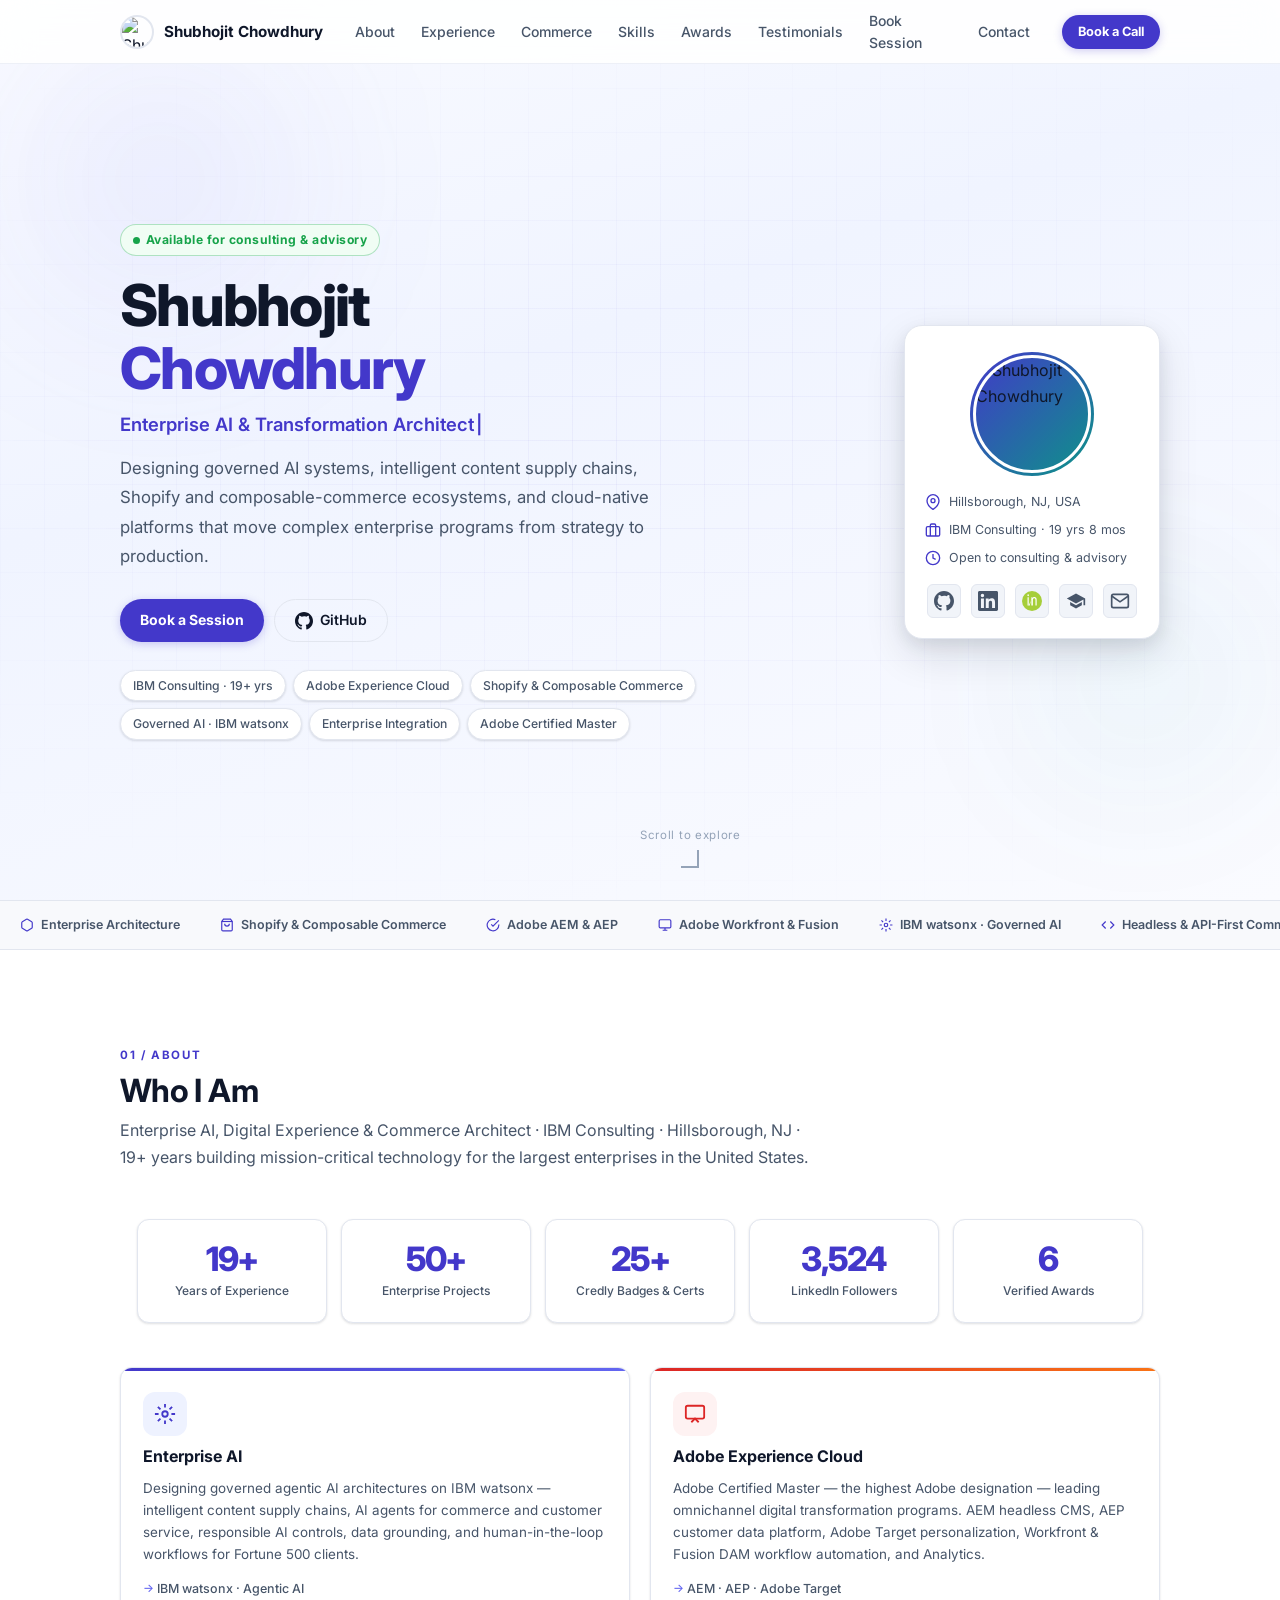
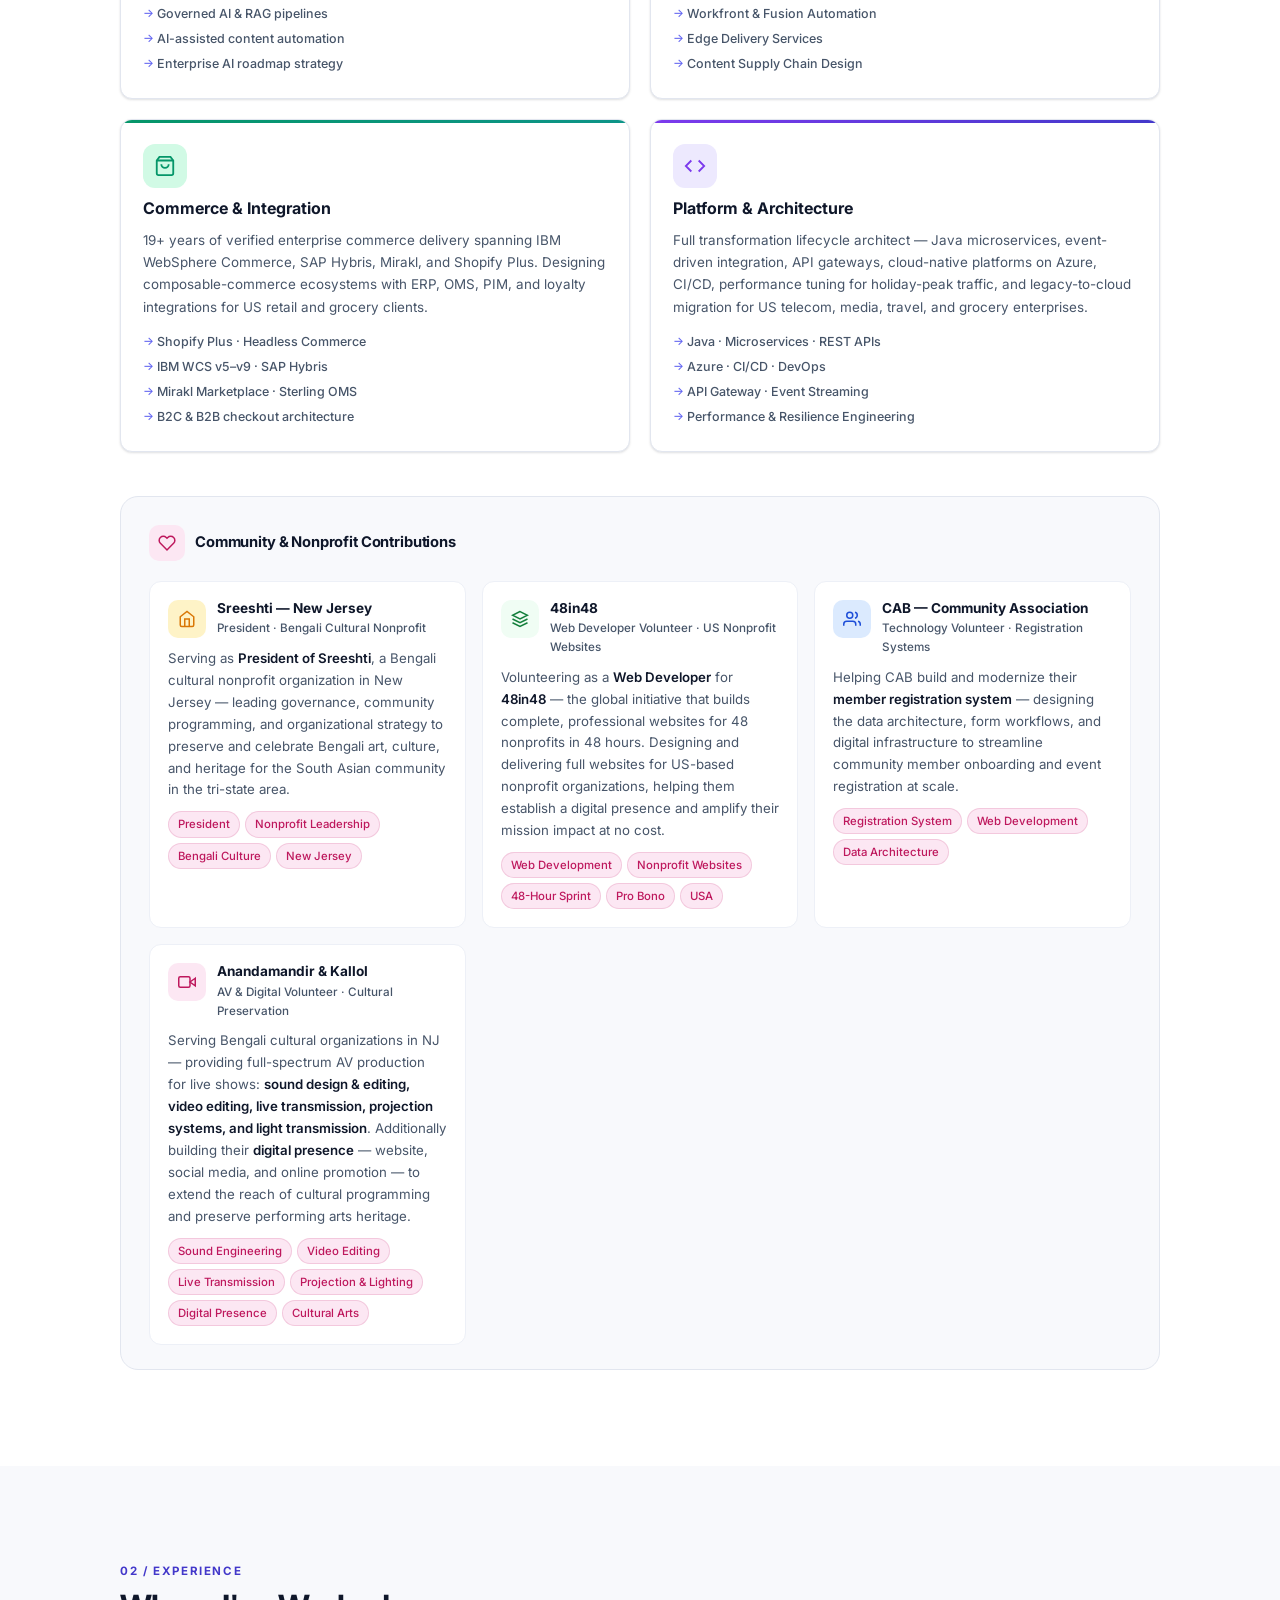
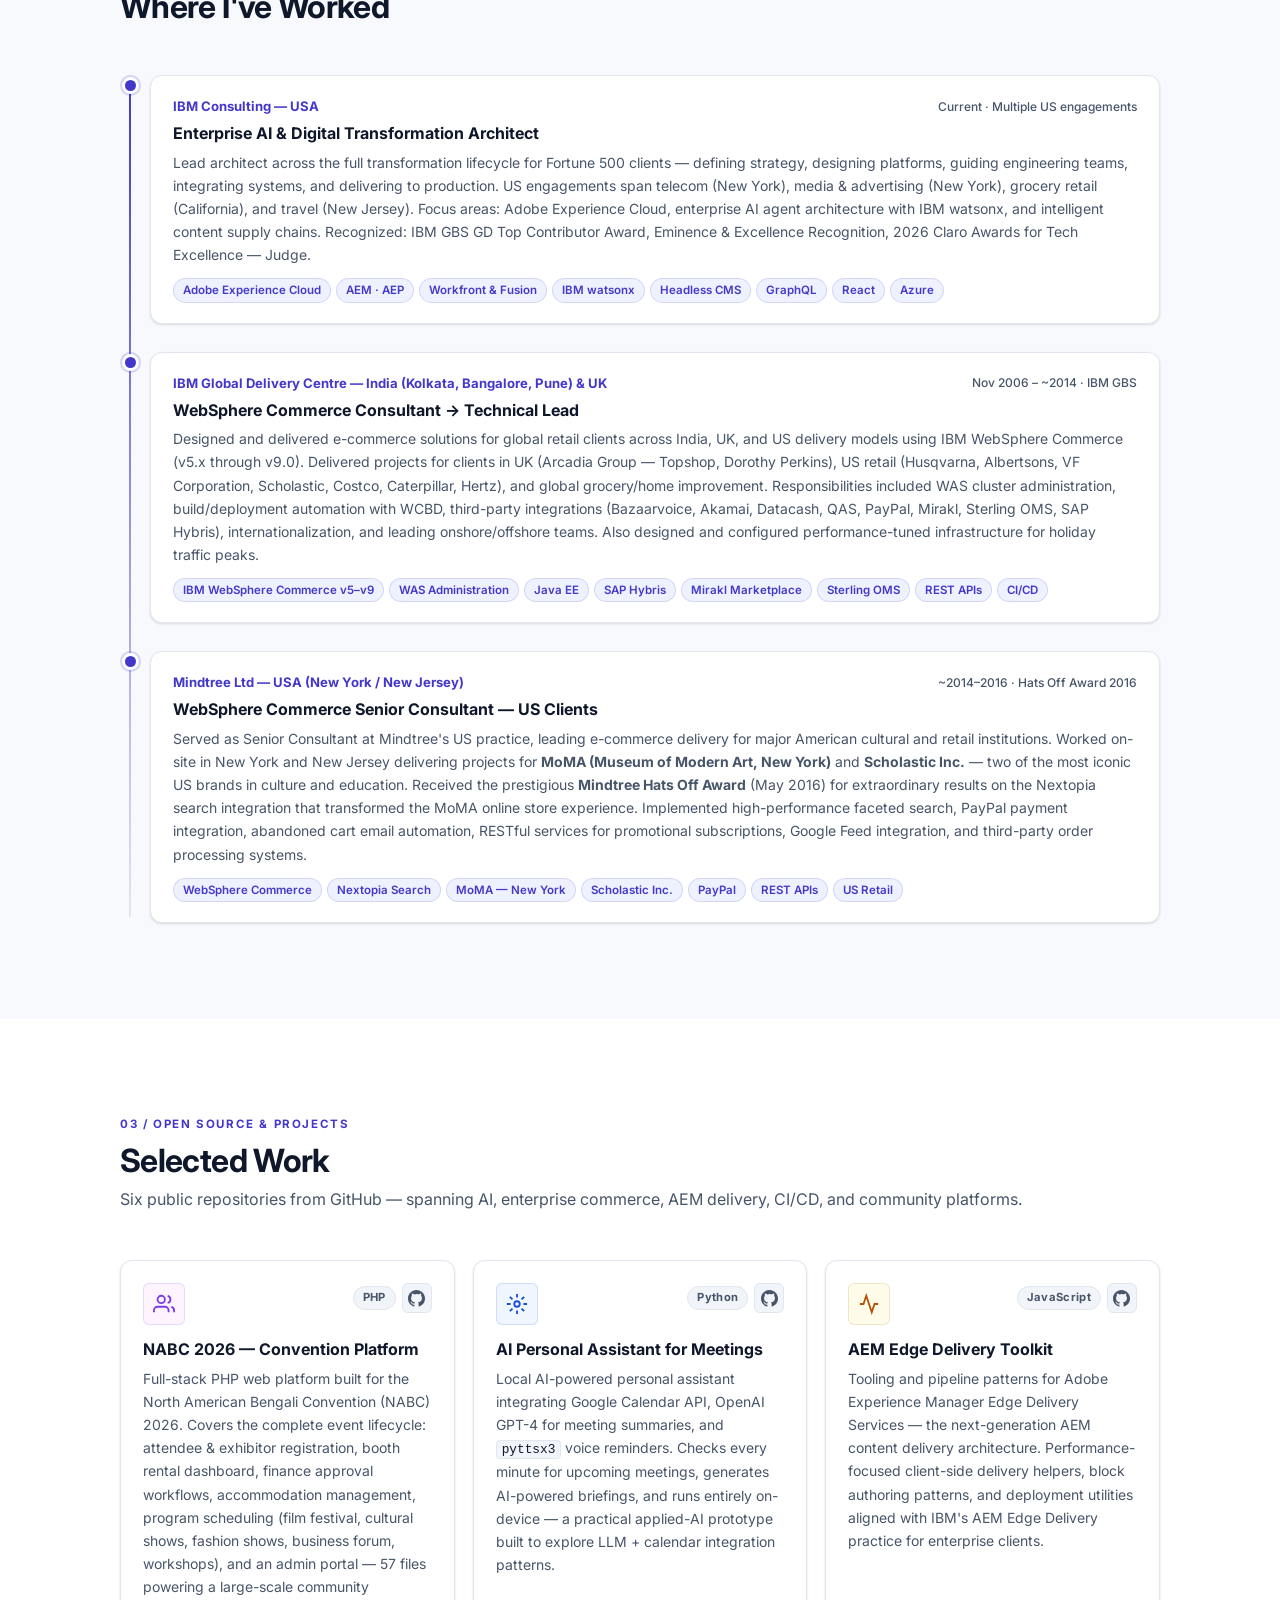
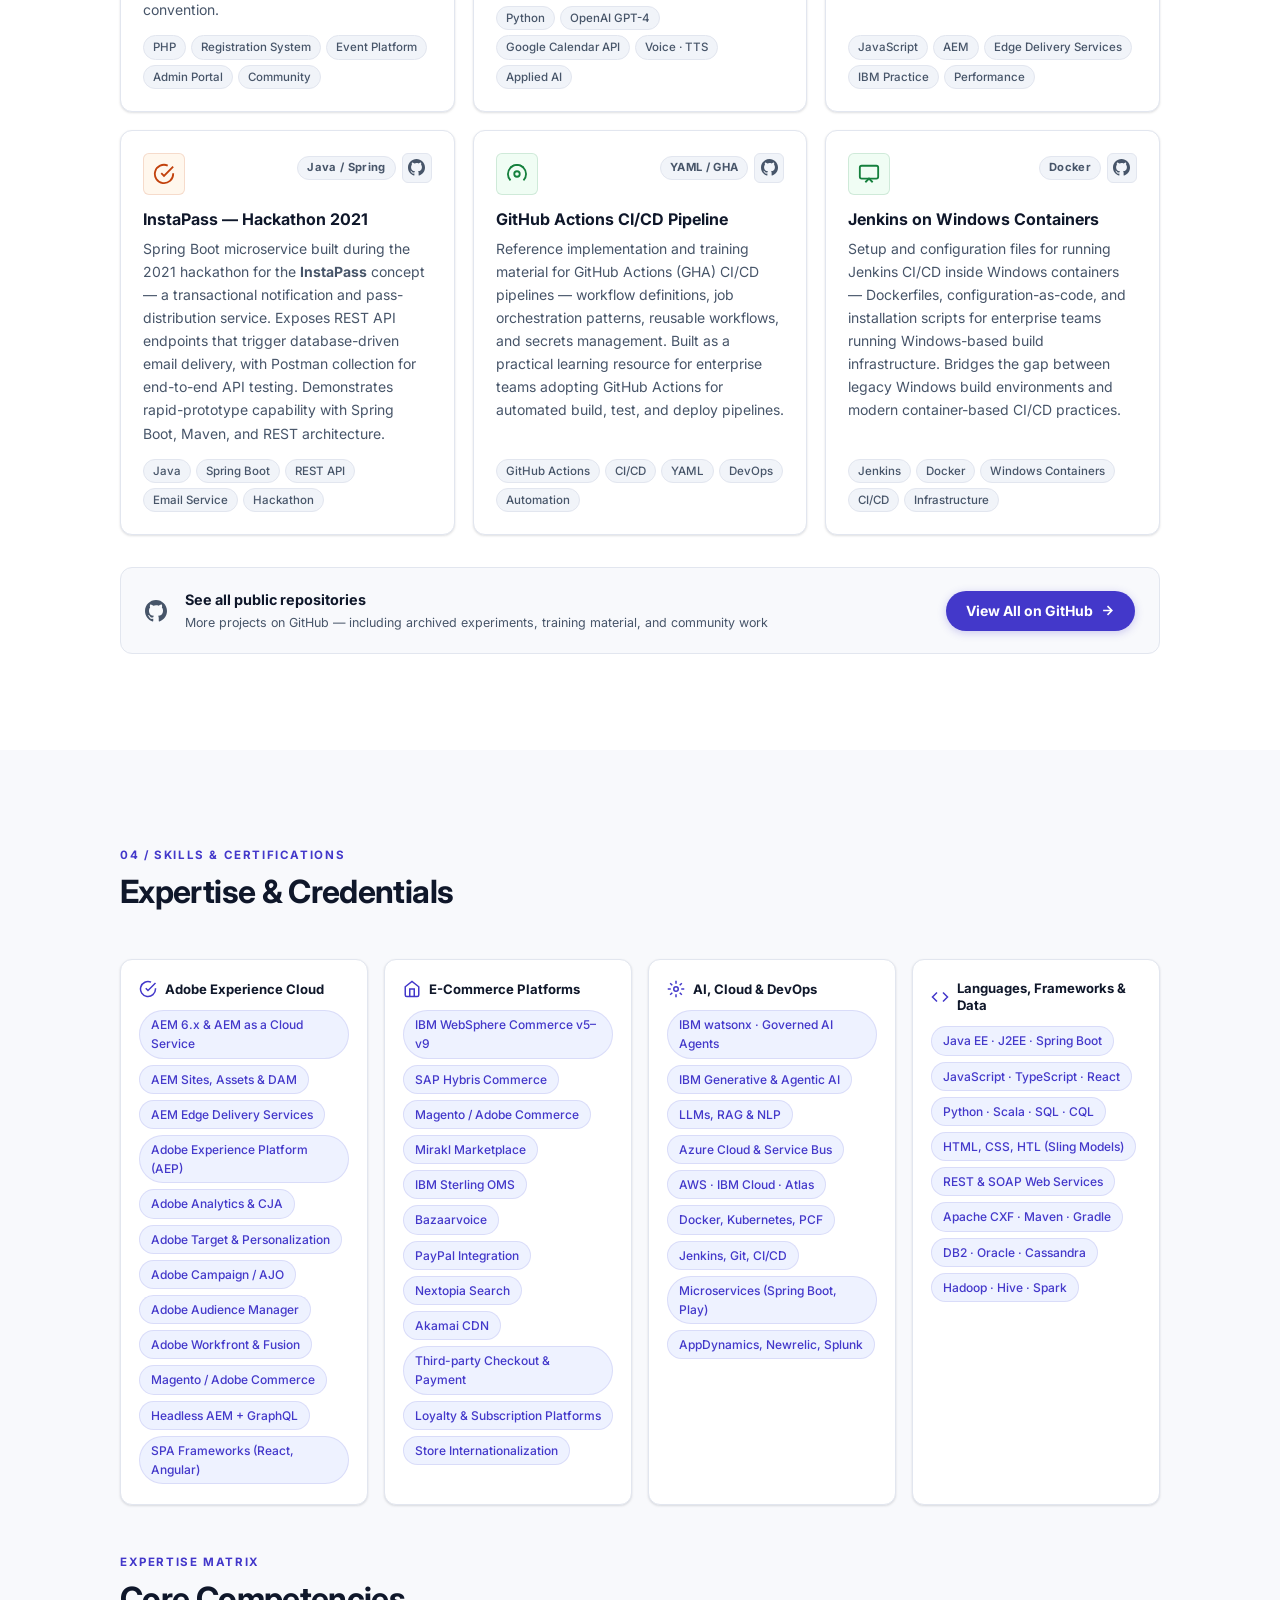
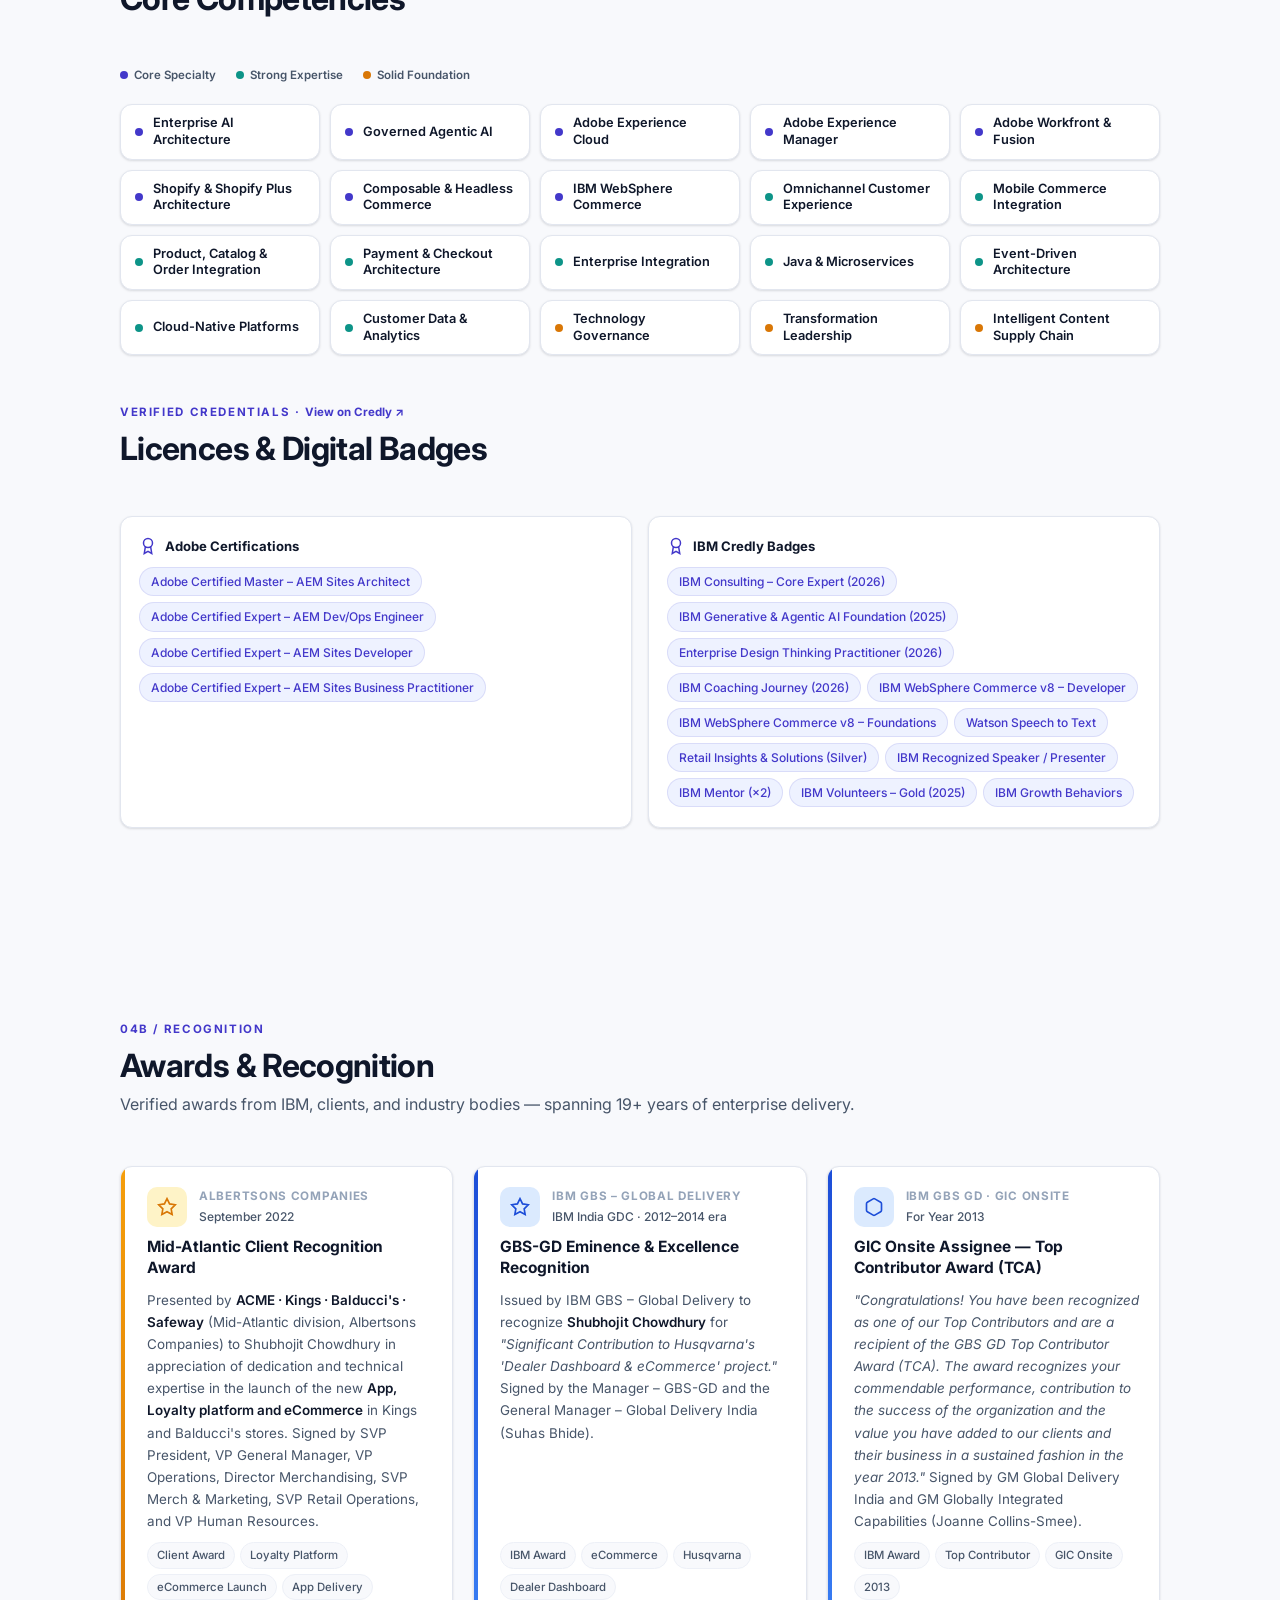
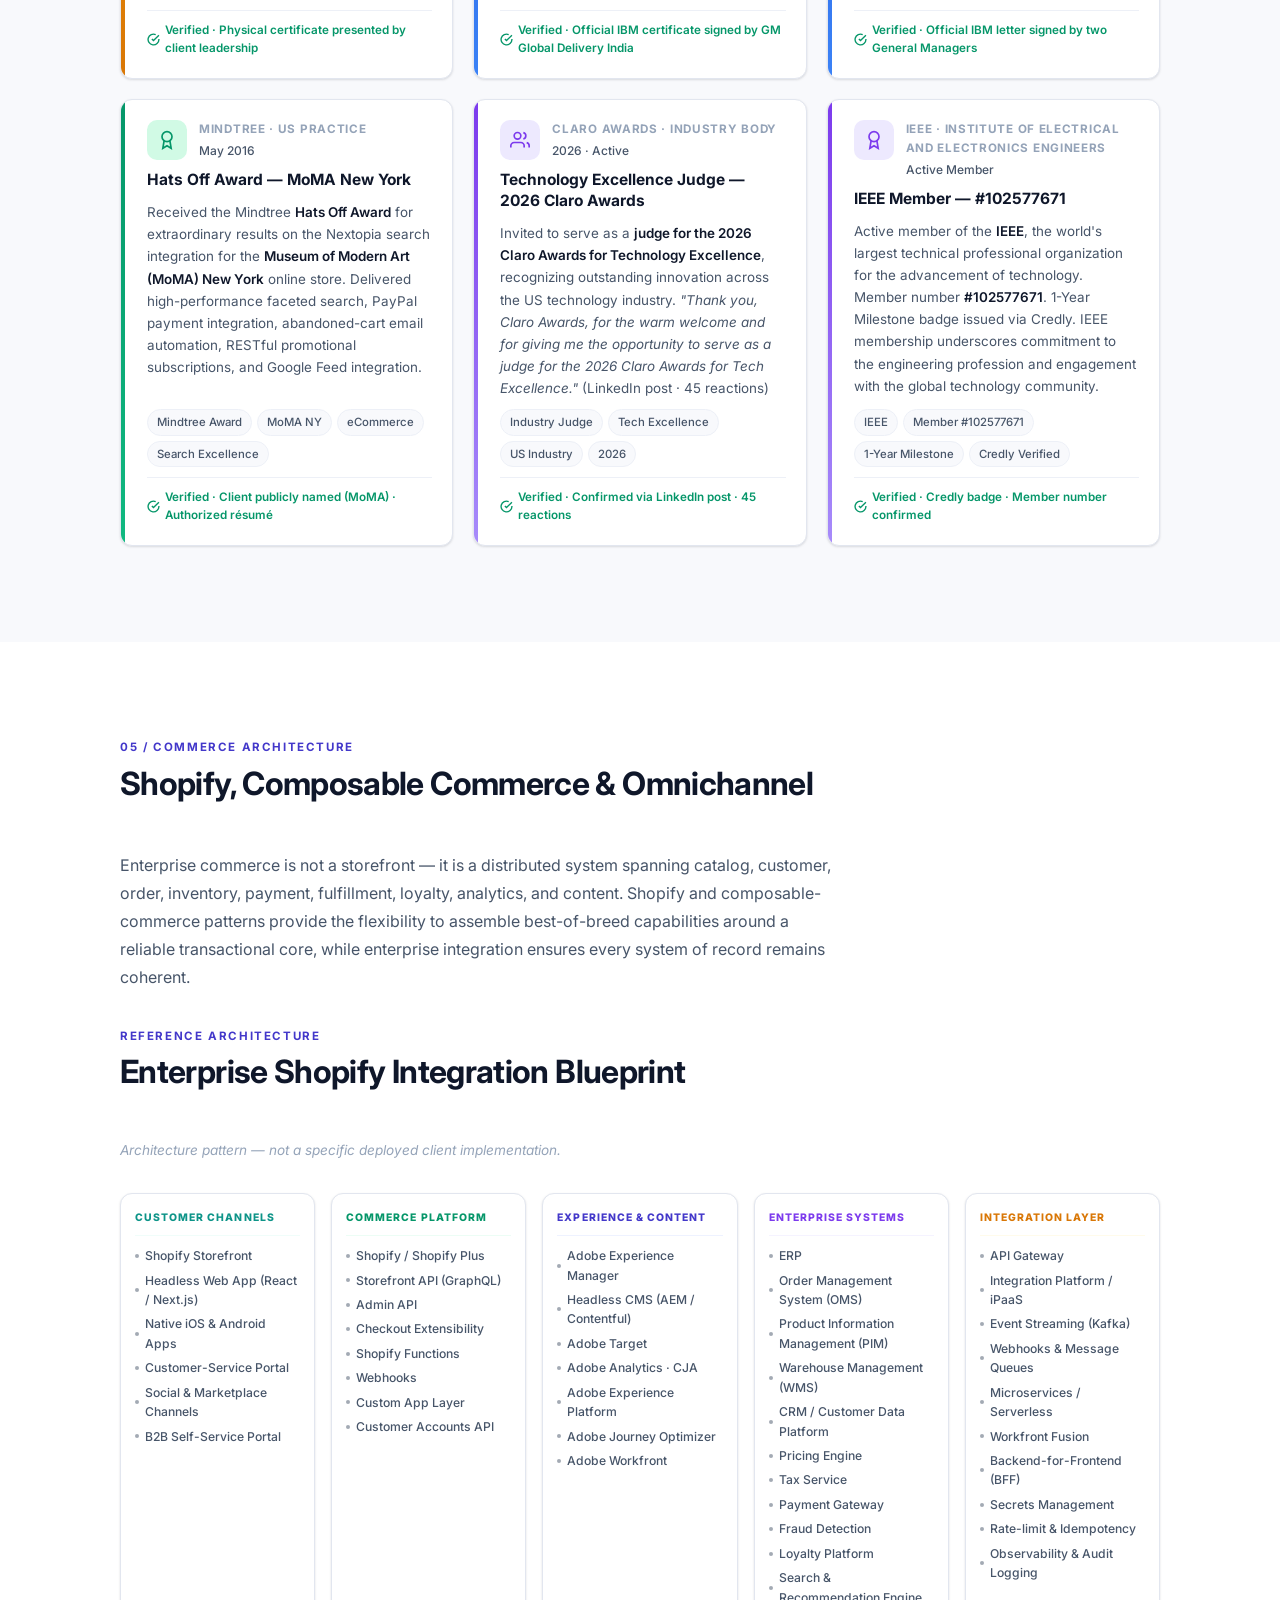
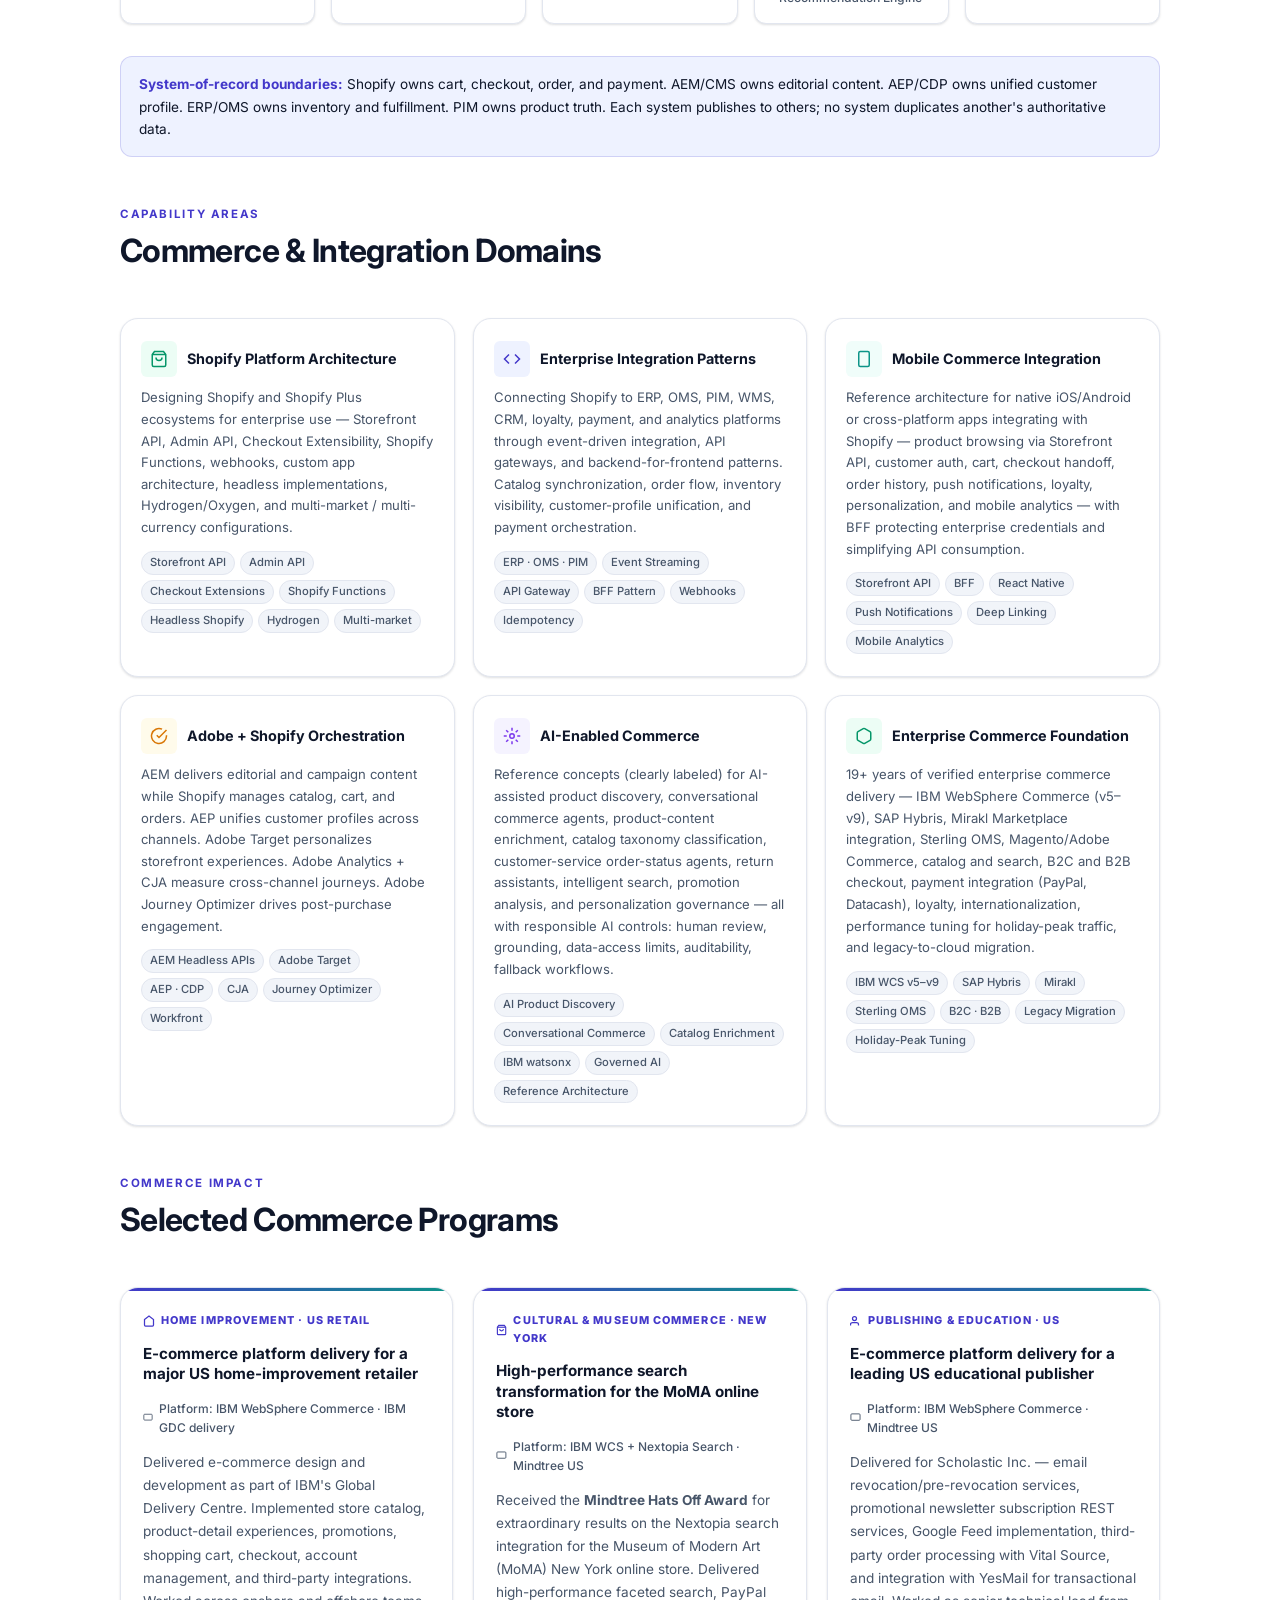
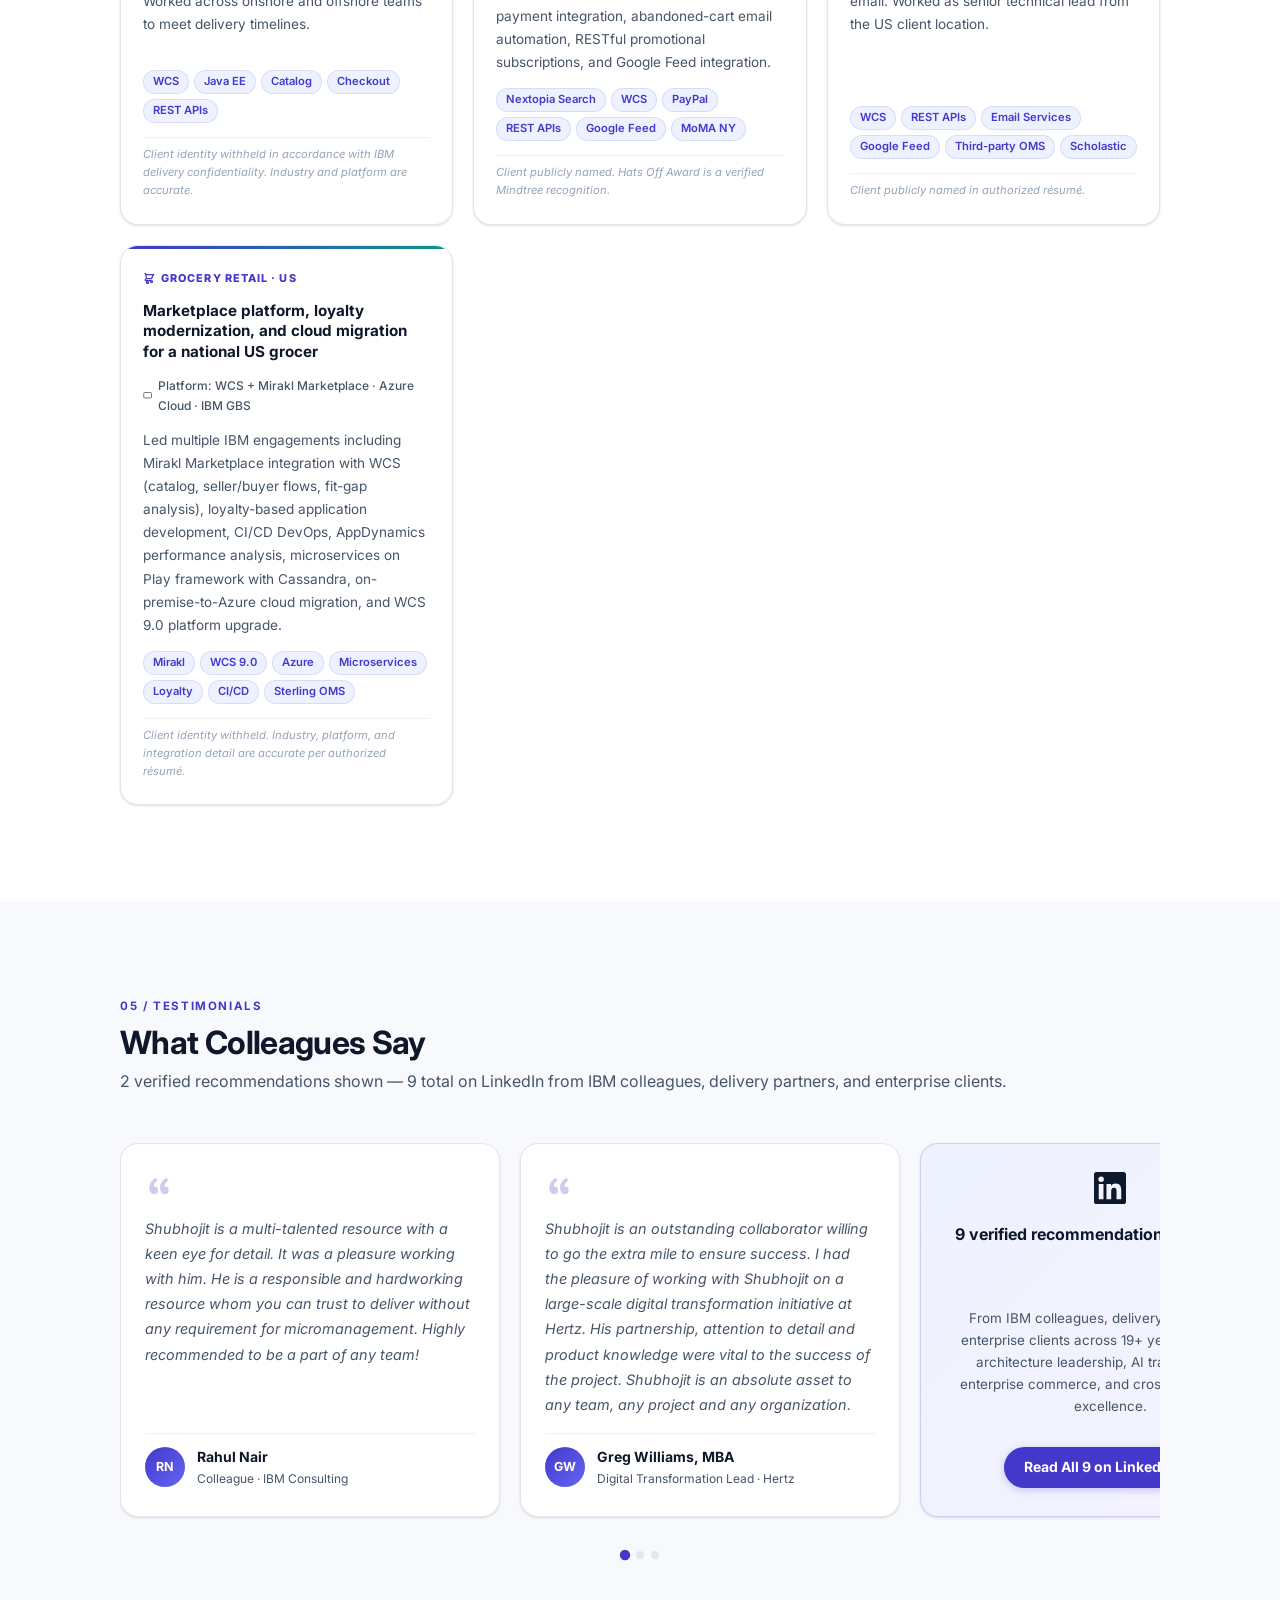
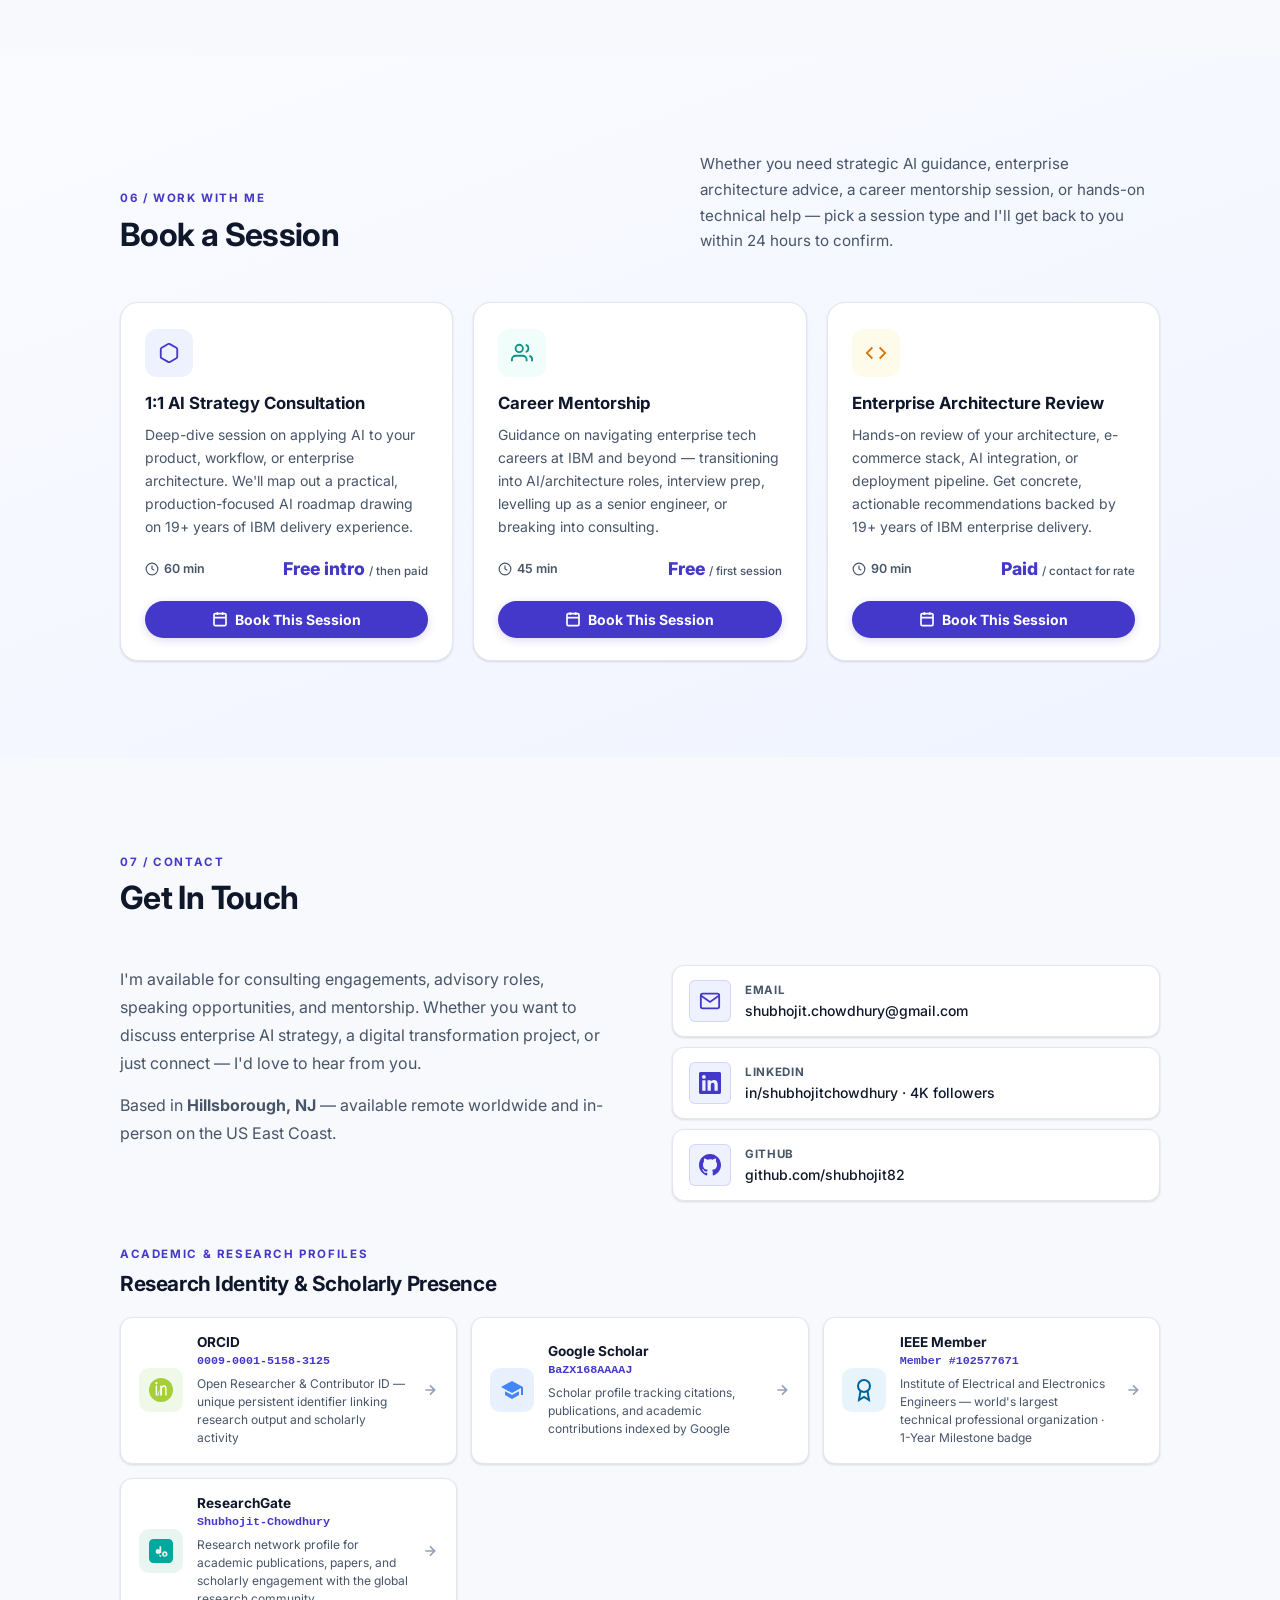
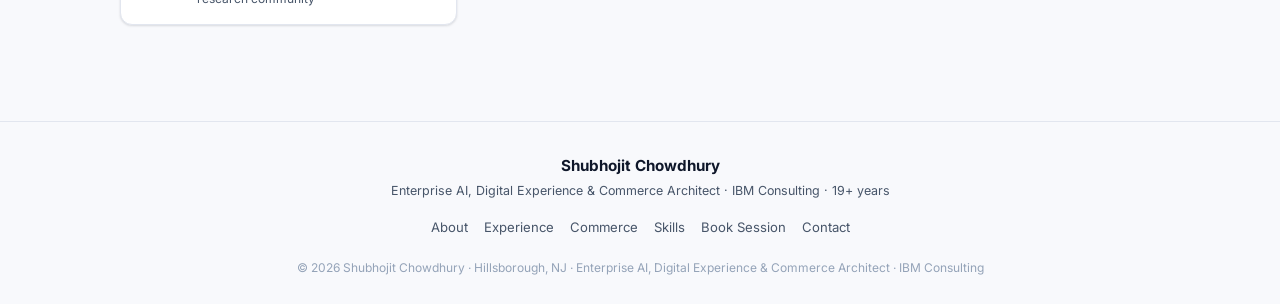
==== commit bef818e5: "Add ORCID, Google Scholar, IEEE, ResearchGate academic profiles Hero card icon links (5 icons now): " ====
--- a/docs/index.html
+++ b/docs/index.html
@@ -105,6 +105,14 @@
           </a>
           <a href="https://www.linkedin.com/in/shubhojitchowdhury" target="_blank" rel="noopener" aria-label="LinkedIn">
             <svg width="20" height="20" viewBox="0 0 24 24" fill="currentColor"><path d="M20.447 20.452h-3.554v-5.569c0-1.328-.027-3.037-1.852-3.037-1.853 0-2.136 1.445-2.136 2.939v5.667H9.351V9h3.414v1.561h.046c.477-.9 1.637-1.85 3.37-1.85 3.601 0 4.267 2.37 4.267 5.455v6.286zM5.337 7.433a2.062 2.062 0 0 1-2.063-2.065 2.064 2.064 0 1 1 2.063 2.065zm1.782 13.019H3.555V9h3.564v11.452zM22.225 0H1.771C.792 0 0 .774 0 1.729v20.542C0 23.227.792 24 1.771 24h20.451C23.2 24 24 23.227 24 22.271V1.729C24 .774 23.2 0 22.222 0h.003z"/></svg>
+          </a>
+          <a href="https://orcid.org/0009-0001-5158-3125" target="_blank" rel="noopener" aria-label="ORCID">
+            <!-- ORCID logo -->
+            <svg width="20" height="20" viewBox="0 0 256 256" fill="currentColor"><circle cx="128" cy="128" r="128" fill="#A6CE39"/><path d="M86.3 186.2H70.9V79.1h15.4v107.1zm-7.8-118.9C73.4 67.3 68 62 68 55.2c0-6.9 5.4-12.2 10.5-12.2 6.8 0 10.5 5.3 10.5 12.2 0 6.8-3.7 12.1-10.5 12.1zm56.7 118.9h-15.4V122.6c0-6.1-.1-14-.1-19.1h-.2c-1.7 5.3-3.5 10.7-5.5 15.9L99.7 186.2H86.5l30.8-74.7 2.2-5.4h.2V79.1h15.1v14.6h.2c3.5-9.1 12.6-16.1 24.3-16.1 17.5 0 28.5 11.8 28.5 35.7v72.9h-15.4V115.3c0-14-5-21-15.3-21-10.4 0-17.9 7.6-17.9 21.7v70.2z" fill="white"/></svg>
+          </a>
+          <a href="https://scholar.google.com/citations?user=BaZX168AAAAJ&hl=en" target="_blank" rel="noopener" aria-label="Google Scholar">
+            <!-- Scholar mortarboard -->
+            <svg width="20" height="20" viewBox="0 0 24 24" fill="currentColor"><path d="M12 3L1 9l11 6 9-4.91V17h2V9L12 3zM5 13.18V17l7 4 7-4v-3.82l-7 3.82-7-3.82z"/></svg>
           </a>
           <a href="mailto:shubhojit.chowdhury@gmail.com" aria-label="Email">
             <svg width="20" height="20" viewBox="0 0 24 24" fill="none" stroke="currentColor" stroke-width="2"><path d="M4 4h16c1.1 0 2 .9 2 2v12c0 1.1-.9 2-2 2H4c-1.1 0-2-.9-2-2V6c0-1.1.9-2 2-2z"/><polyline points="22,6 12,13 2,6"/></svg>
@@ -1351,6 +1359,73 @@
           </a>
         </div>
       </div>
+
+      <!-- Academic & Research Profiles -->
+      <div class="section-header reveal" style="margin-top:44px;margin-bottom:20px;">
+        <span class="section-label">Academic &amp; Research Profiles</span>
+        <h2 style="font-size:1.3rem;">Research Identity &amp; Scholarly Presence</h2>
+      </div>
+      <div class="academic-profiles reveal">
+
+        <a class="academic-card" href="https://orcid.org/0009-0001-5158-3125" target="_blank" rel="noopener">
+          <div class="academic-card-icon orcid">
+            <svg width="24" height="24" viewBox="0 0 256 256" fill="currentColor">
+              <circle cx="128" cy="128" r="128" fill="#A6CE39"/>
+              <path d="M86.3 186.2H70.9V79.1h15.4v107.1zm-7.8-118.9C73.4 67.3 68 62 68 55.2c0-6.9 5.4-12.2 10.5-12.2 6.8 0 10.5 5.3 10.5 12.2 0 6.8-3.7 12.1-10.5 12.1zm56.7 118.9h-15.4V122.6c0-6.1-.1-14-.1-19.1h-.2c-1.7 5.3-3.5 10.7-5.5 15.9L99.7 186.2H86.5l30.8-74.7 2.2-5.4h.2V79.1h15.1v14.6h.2c3.5-9.1 12.6-16.1 24.3-16.1 17.5 0 28.5 11.8 28.5 35.7v72.9h-15.4V115.3c0-14-5-21-15.3-21-10.4 0-17.9 7.6-17.9 21.7v70.2z" fill="white"/>
+            </svg>
+          </div>
+          <div class="academic-card-content">
+            <div class="academic-card-name">ORCID</div>
+            <div class="academic-card-id">0009-0001-5158-3125</div>
+            <div class="academic-card-desc">Open Researcher &amp; Contributor ID — unique persistent identifier linking research output and scholarly activity</div>
+          </div>
+          <svg class="academic-card-arrow" width="16" height="16" viewBox="0 0 24 24" fill="none" stroke="currentColor" stroke-width="2.5"><path d="M5 12h14M12 5l7 7-7 7"/></svg>
+        </a>
+
+        <a class="academic-card" href="https://scholar.google.com/citations?user=BaZX168AAAAJ&hl=en" target="_blank" rel="noopener">
+          <div class="academic-card-icon scholar">
+            <svg width="24" height="24" viewBox="0 0 24 24" fill="currentColor">
+              <path d="M12 3L1 9l11 6 9-4.91V17h2V9L12 3z" fill="#4285F4"/>
+              <path d="M5 13.18V17l7 4 7-4v-3.82l-7 3.82-7-3.82z" fill="#4285F4"/>
+            </svg>
+          </div>
+          <div class="academic-card-content">
+            <div class="academic-card-name">Google Scholar</div>
+            <div class="academic-card-id">BaZX168AAAAJ</div>
+            <div class="academic-card-desc">Scholar profile tracking citations, publications, and academic contributions indexed by Google</div>
+          </div>
+          <svg class="academic-card-arrow" width="16" height="16" viewBox="0 0 24 24" fill="none" stroke="currentColor" stroke-width="2.5"><path d="M5 12h14M12 5l7 7-7 7"/></svg>
+        </a>
+
+        <a class="academic-card" href="https://www.ieee.org/membership/member-directory.html" target="_blank" rel="noopener">
+          <div class="academic-card-icon ieee">
+            <svg width="24" height="24" viewBox="0 0 24 24" fill="none" stroke="currentColor" stroke-width="2">
+              <circle cx="12" cy="8" r="6"/><path d="M15.477 12.89L17 22l-5-3-5 3 1.523-9.11"/>
+            </svg>
+          </div>
+          <div class="academic-card-content">
+            <div class="academic-card-name">IEEE Member</div>
+            <div class="academic-card-id">Member #102577671</div>
+            <div class="academic-card-desc">Institute of Electrical and Electronics Engineers — world's largest technical professional organization · 1-Year Milestone badge</div>
+          </div>
+          <svg class="academic-card-arrow" width="16" height="16" viewBox="0 0 24 24" fill="none" stroke="currentColor" stroke-width="2.5"><path d="M5 12h14M12 5l7 7-7 7"/></svg>
+        </a>
+
+        <a class="academic-card" href="https://www.researchgate.net/profile/Shubhojit-Chowdhury" target="_blank" rel="noopener">
+          <div class="academic-card-icon researchgate">
+            <svg width="24" height="24" viewBox="0 0 24 24" fill="currentColor">
+              <path d="M19.586 0H4.414A4.414 4.414 0 0 0 0 4.414v15.172A4.414 4.414 0 0 0 4.414 24h15.172A4.414 4.414 0 0 0 24 19.586V4.414A4.414 4.414 0 0 0 19.586 0zm-7.4 17.68h-1.74v-3.36h-.04c-.28.5-.84.8-1.52.8-1.4 0-2.2-1.06-2.2-2.52 0-1.54.84-2.56 2.2-2.56.7 0 1.24.3 1.56.82h.04V7.2h1.72v10.48zm3.62.1c-1.66 0-2.68-1.1-2.68-2.82 0-1.7 1.02-2.82 2.68-2.82 1.68 0 2.68 1.12 2.68 2.82 0 1.72-1 2.82-2.68 2.82zm-5.08-2.6c0 .72.38 1.2.96 1.2.6 0 .98-.48.98-1.2 0-.7-.38-1.2-.98-1.2-.58 0-.96.5-.96 1.2zm5.08 1.3c.62 0 .98-.5.98-1.3 0-.78-.36-1.3-.98-1.3-.6 0-.96.52-.96 1.3 0 .8.36 1.3.96 1.3z"/>
+            </svg>
+          </div>
+          <div class="academic-card-content">
+            <div class="academic-card-name">ResearchGate</div>
+            <div class="academic-card-id">Shubhojit-Chowdhury</div>
+            <div class="academic-card-desc">Research network profile for academic publications, papers, and scholarly engagement with the global research community</div>
+          </div>
+          <svg class="academic-card-arrow" width="16" height="16" viewBox="0 0 24 24" fill="none" stroke="currentColor" stroke-width="2.5"><path d="M5 12h14M12 5l7 7-7 7"/></svg>
+        </a>
+
+      </div>
     </div>
   </section>
 
--- a/docs/styles.css
+++ b/docs/styles.css
@@ -1512,6 +1512,64 @@
   margin-top: auto;
 }
 .award-card-verified svg { flex-shrink: 0; stroke: #059669; }
+
+/* ============================================================
+   ACADEMIC & RESEARCH PROFILES
+   ============================================================ */
+.academic-profiles {
+  display: grid;
+  grid-template-columns: repeat(auto-fill, minmax(260px, 1fr));
+  gap: 14px;
+  margin-top: 4px;
+}
+.academic-card {
+  display: flex;
+  align-items: center;
+  gap: 14px;
+  padding: 16px 18px;
+  background: var(--surface);
+  border: 1.5px solid var(--border);
+  border-radius: var(--radius);
+  box-shadow: var(--shadow-sm);
+  text-decoration: none;
+  transition: box-shadow var(--transition), transform var(--transition), border-color var(--transition);
+}
+.academic-card:hover {
+  box-shadow: var(--shadow);
+  transform: translateY(-2px);
+  border-color: rgba(67,56,202,0.22);
+}
+.academic-card-icon {
+  width: 44px; height: 44px;
+  border-radius: 10px;
+  display: flex; align-items: center; justify-content: center;
+  flex-shrink: 0;
+}
+.academic-card-icon.orcid        { background: #f0f9e8; }
+.academic-card-icon.scholar      { background: #e8f0fe; }
+.academic-card-icon.ieee         { background: #e8f4fb; color: #00629b; }
+.academic-card-icon.ieee svg     { stroke: #00629b; }
+.academic-card-icon.researchgate { background: #e8f5f0; }
+.academic-card-icon.researchgate svg { fill: #00a99d; }
+.academic-card-content { flex: 1; min-width: 0; }
+.academic-card-name {
+  font-size: 0.85rem; font-weight: 700; color: var(--text); line-height: 1.2;
+}
+.academic-card-id {
+  font-size: 0.73rem; color: var(--accent); font-weight: 600;
+  font-family: 'SFMono-Regular', Consolas, monospace;
+  margin: 2px 0 4px; white-space: nowrap; overflow: hidden; text-overflow: ellipsis;
+}
+.academic-card-desc {
+  font-size: 0.75rem; color: var(--text-muted); line-height: 1.5;
+}
+.academic-card-arrow {
+  flex-shrink: 0; color: var(--text-faint);
+  transition: color var(--transition), transform var(--transition);
+}
+.academic-card:hover .academic-card-arrow {
+  color: var(--accent); transform: translateX(3px);
+}
 
 /* ============================================================
    RESPONSIVE
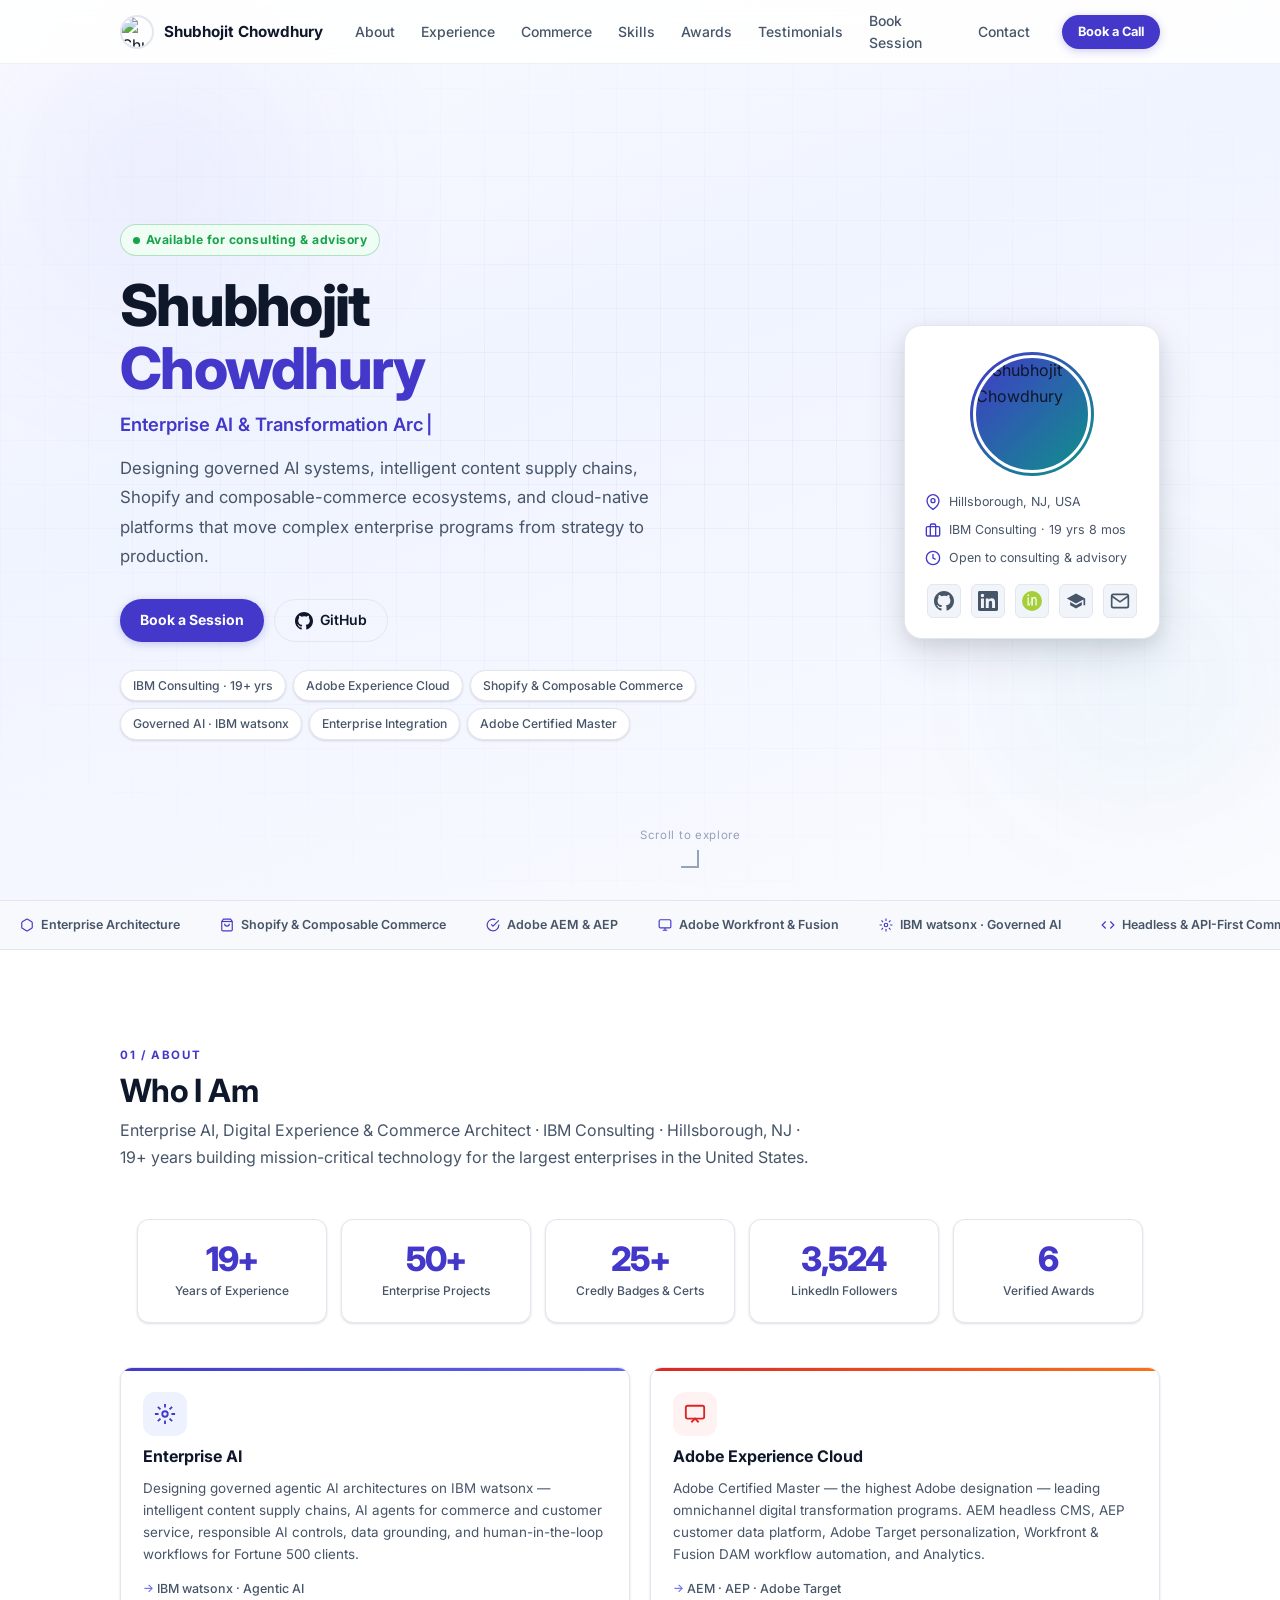
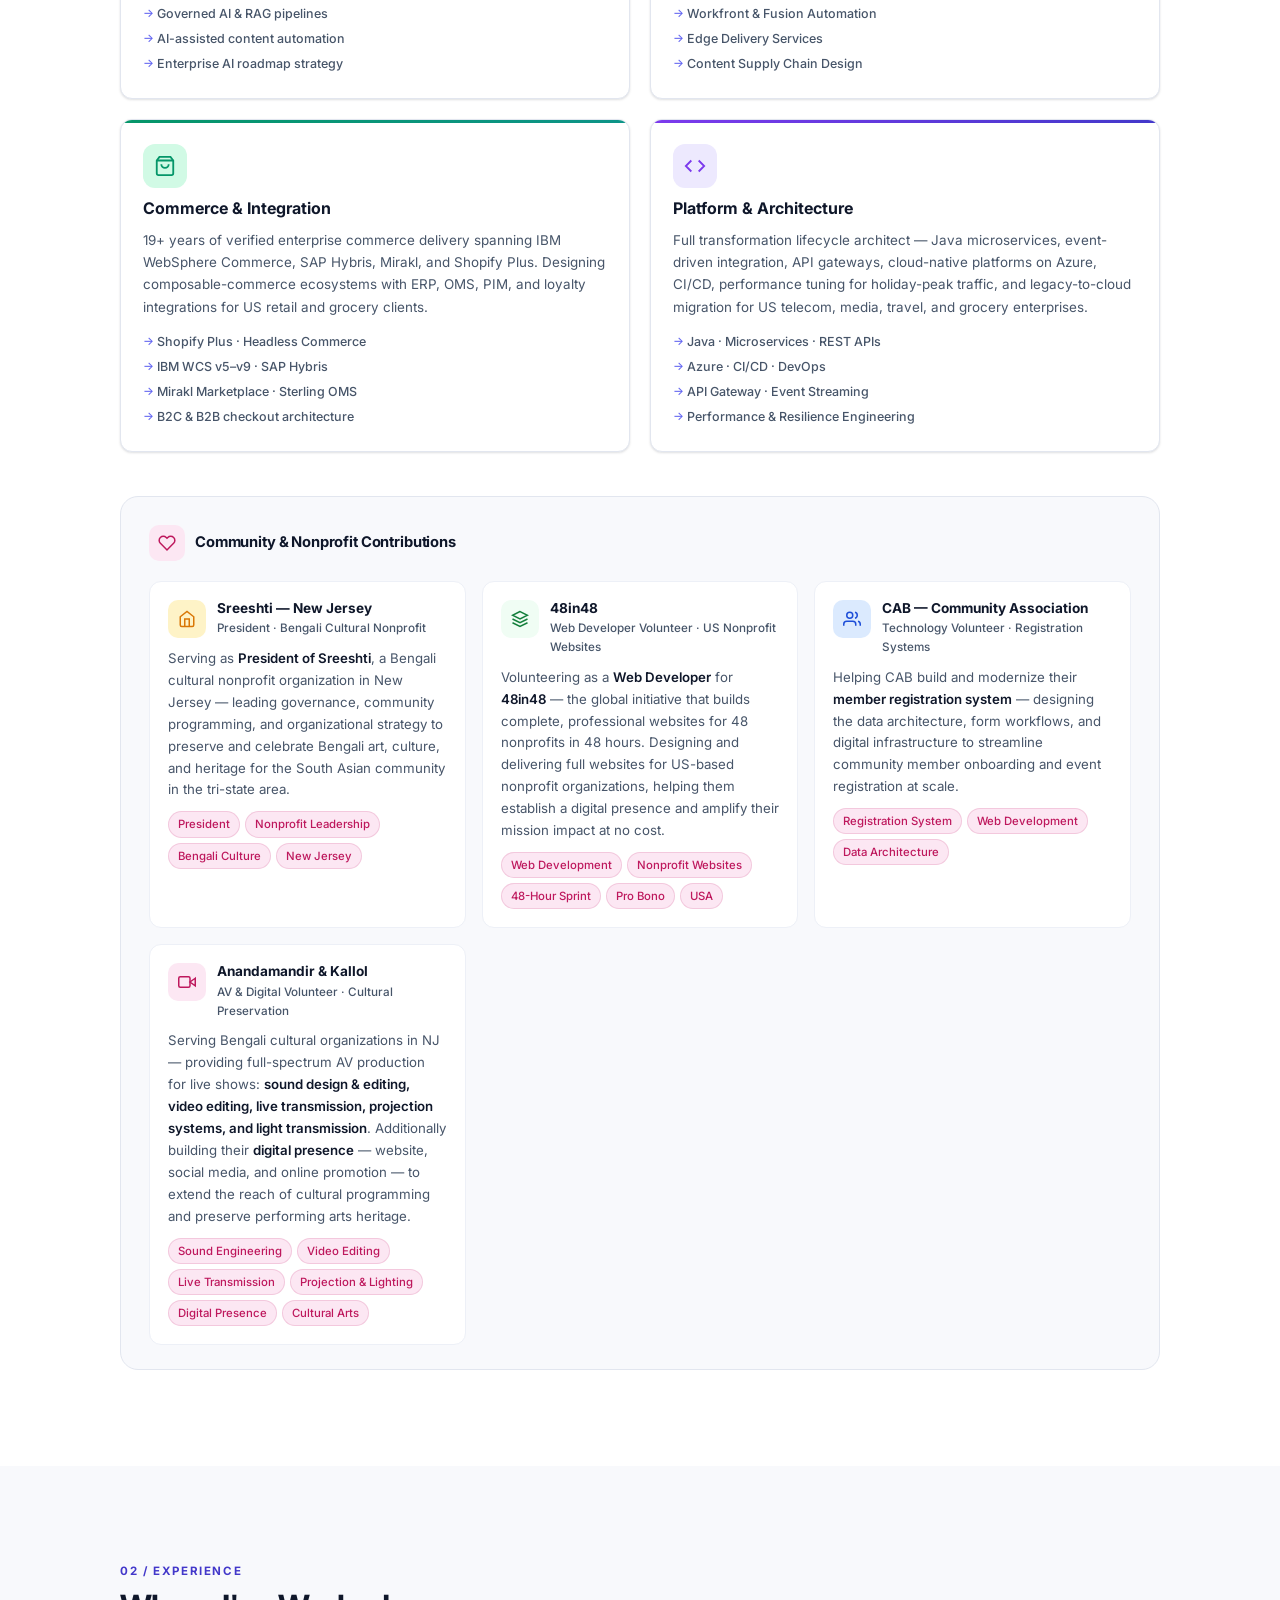
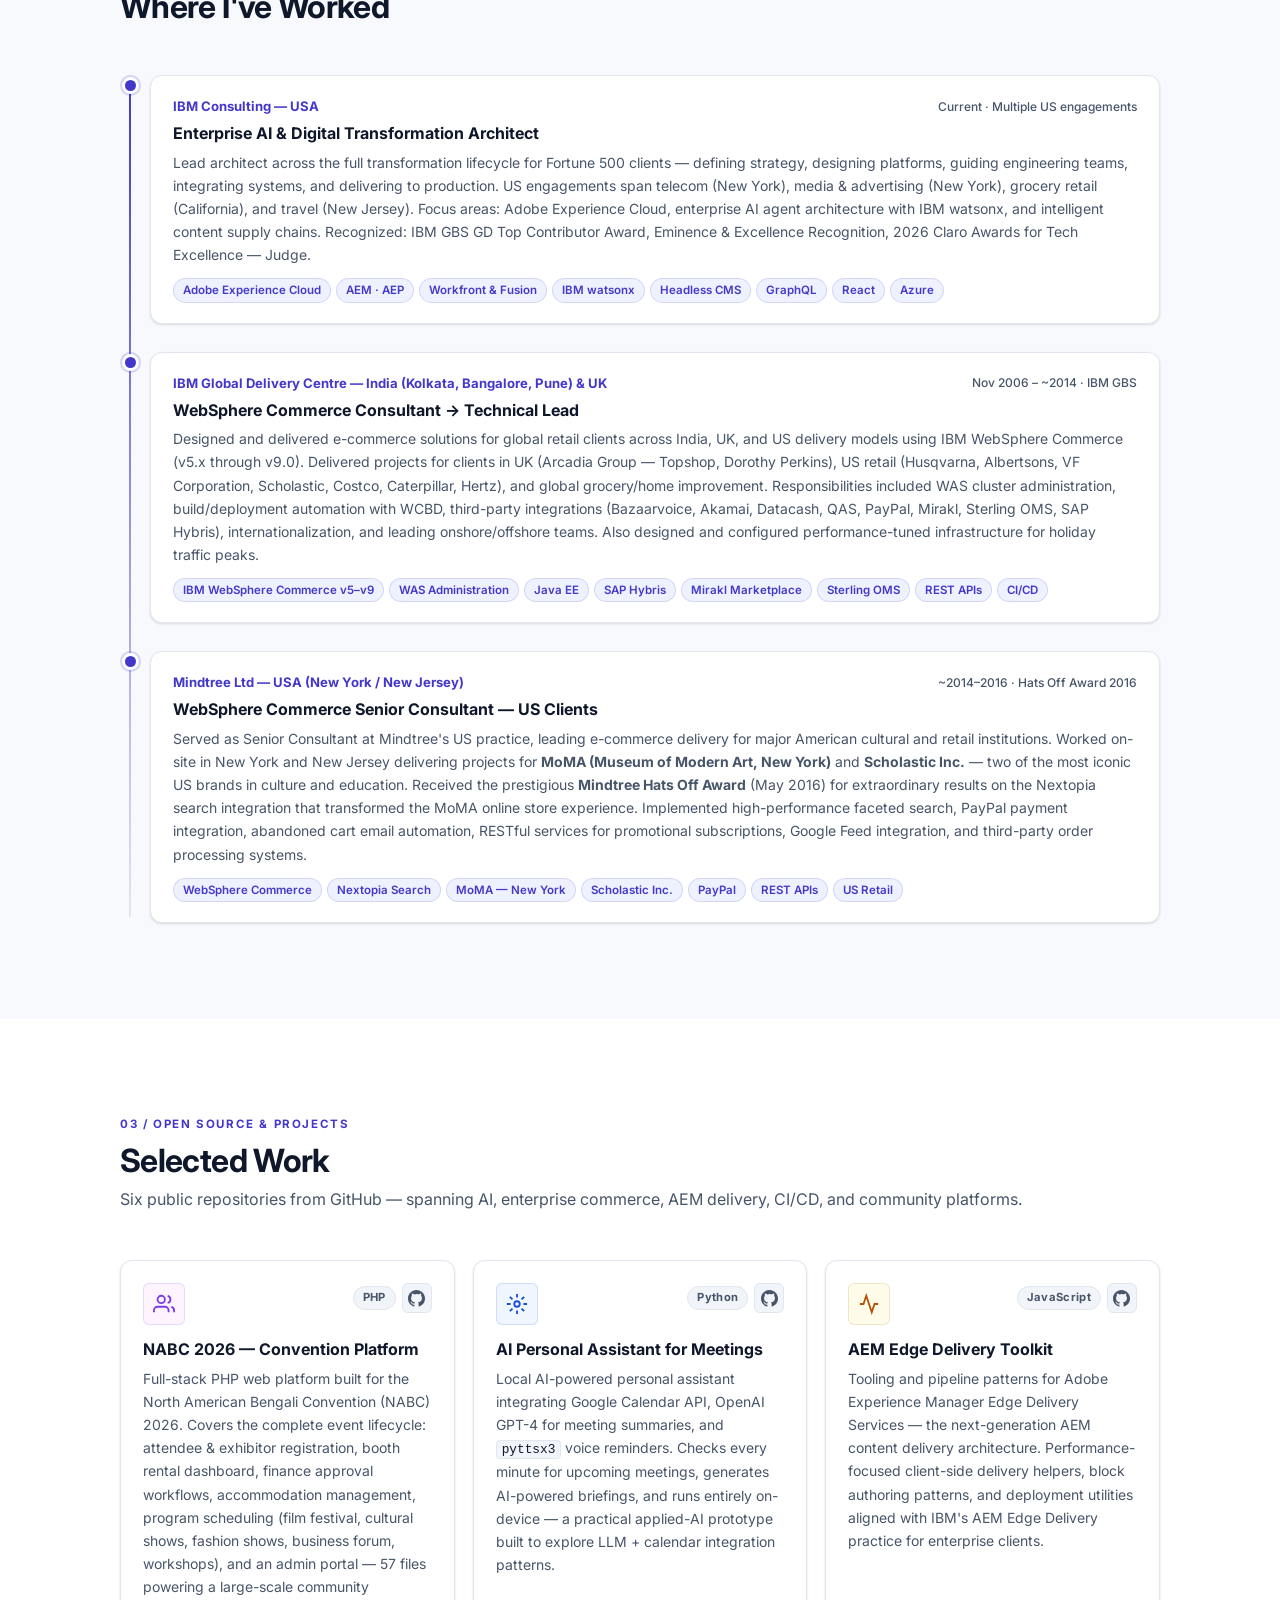
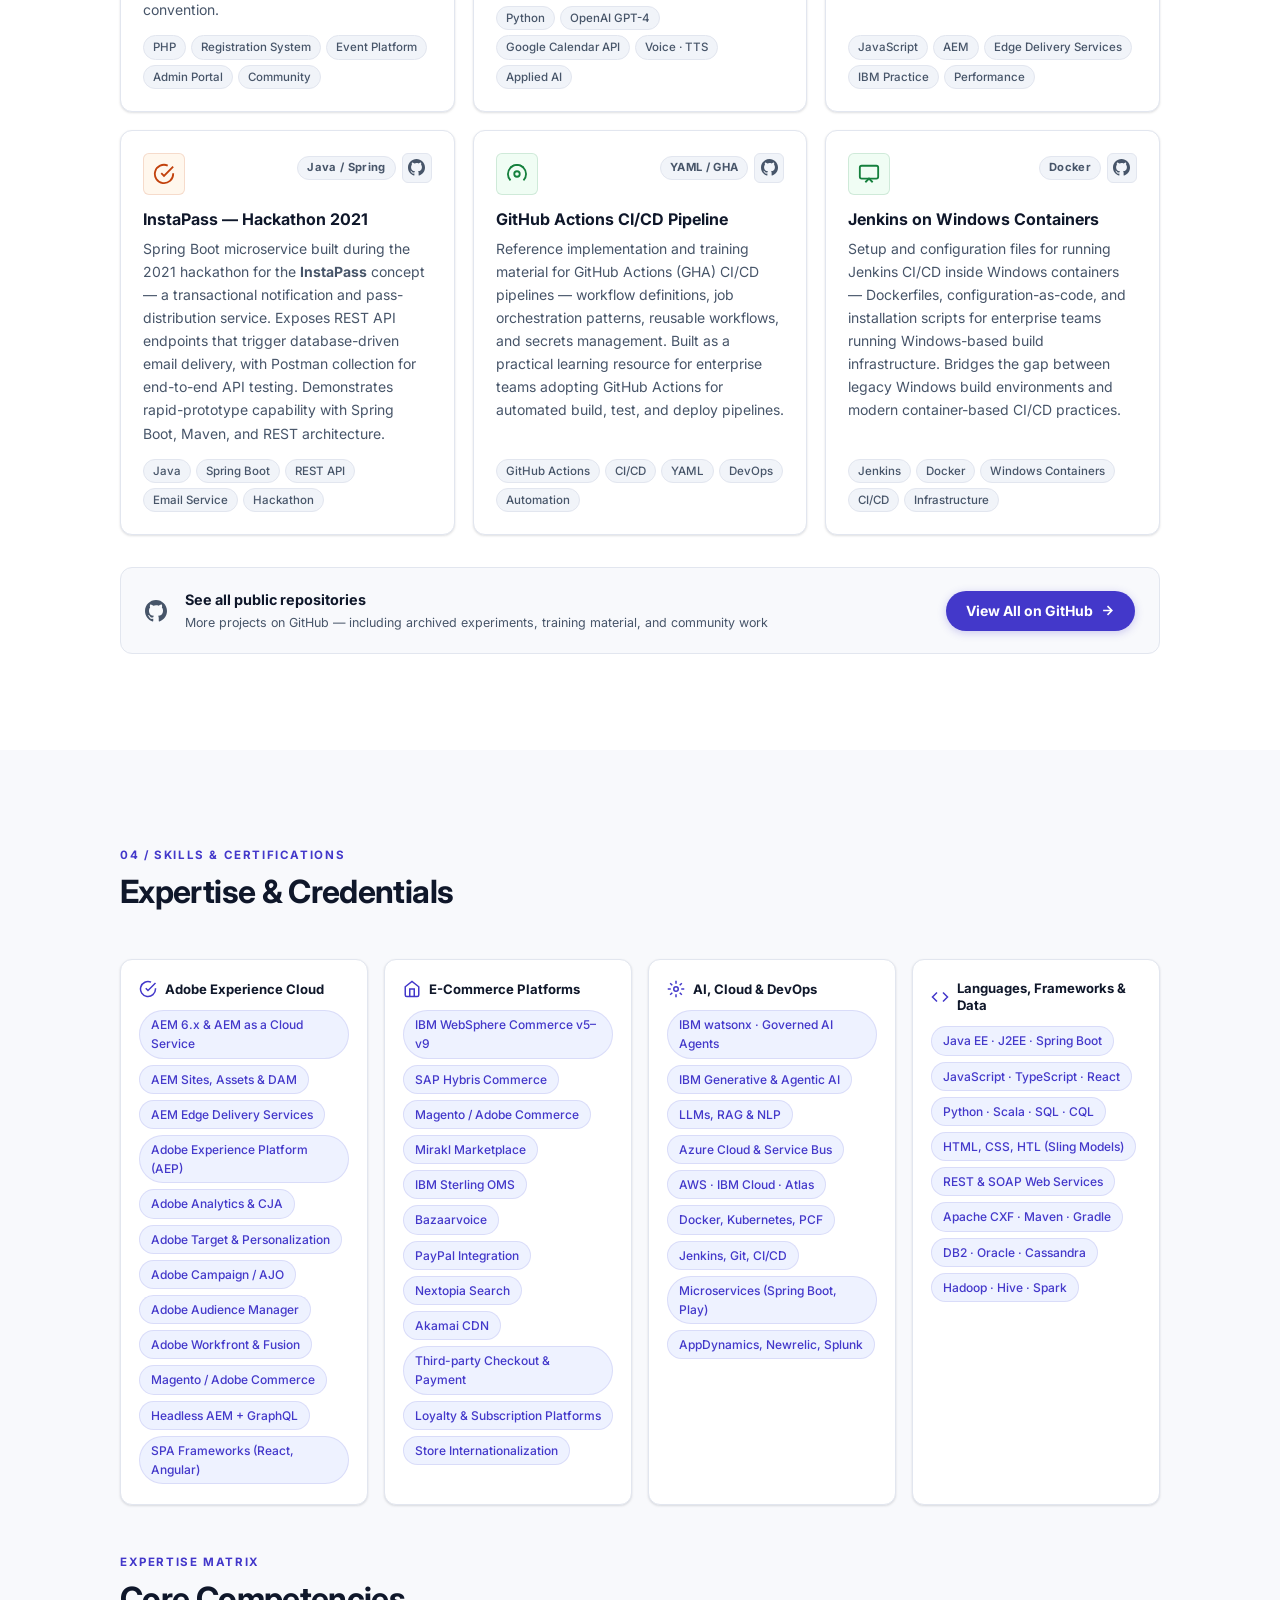
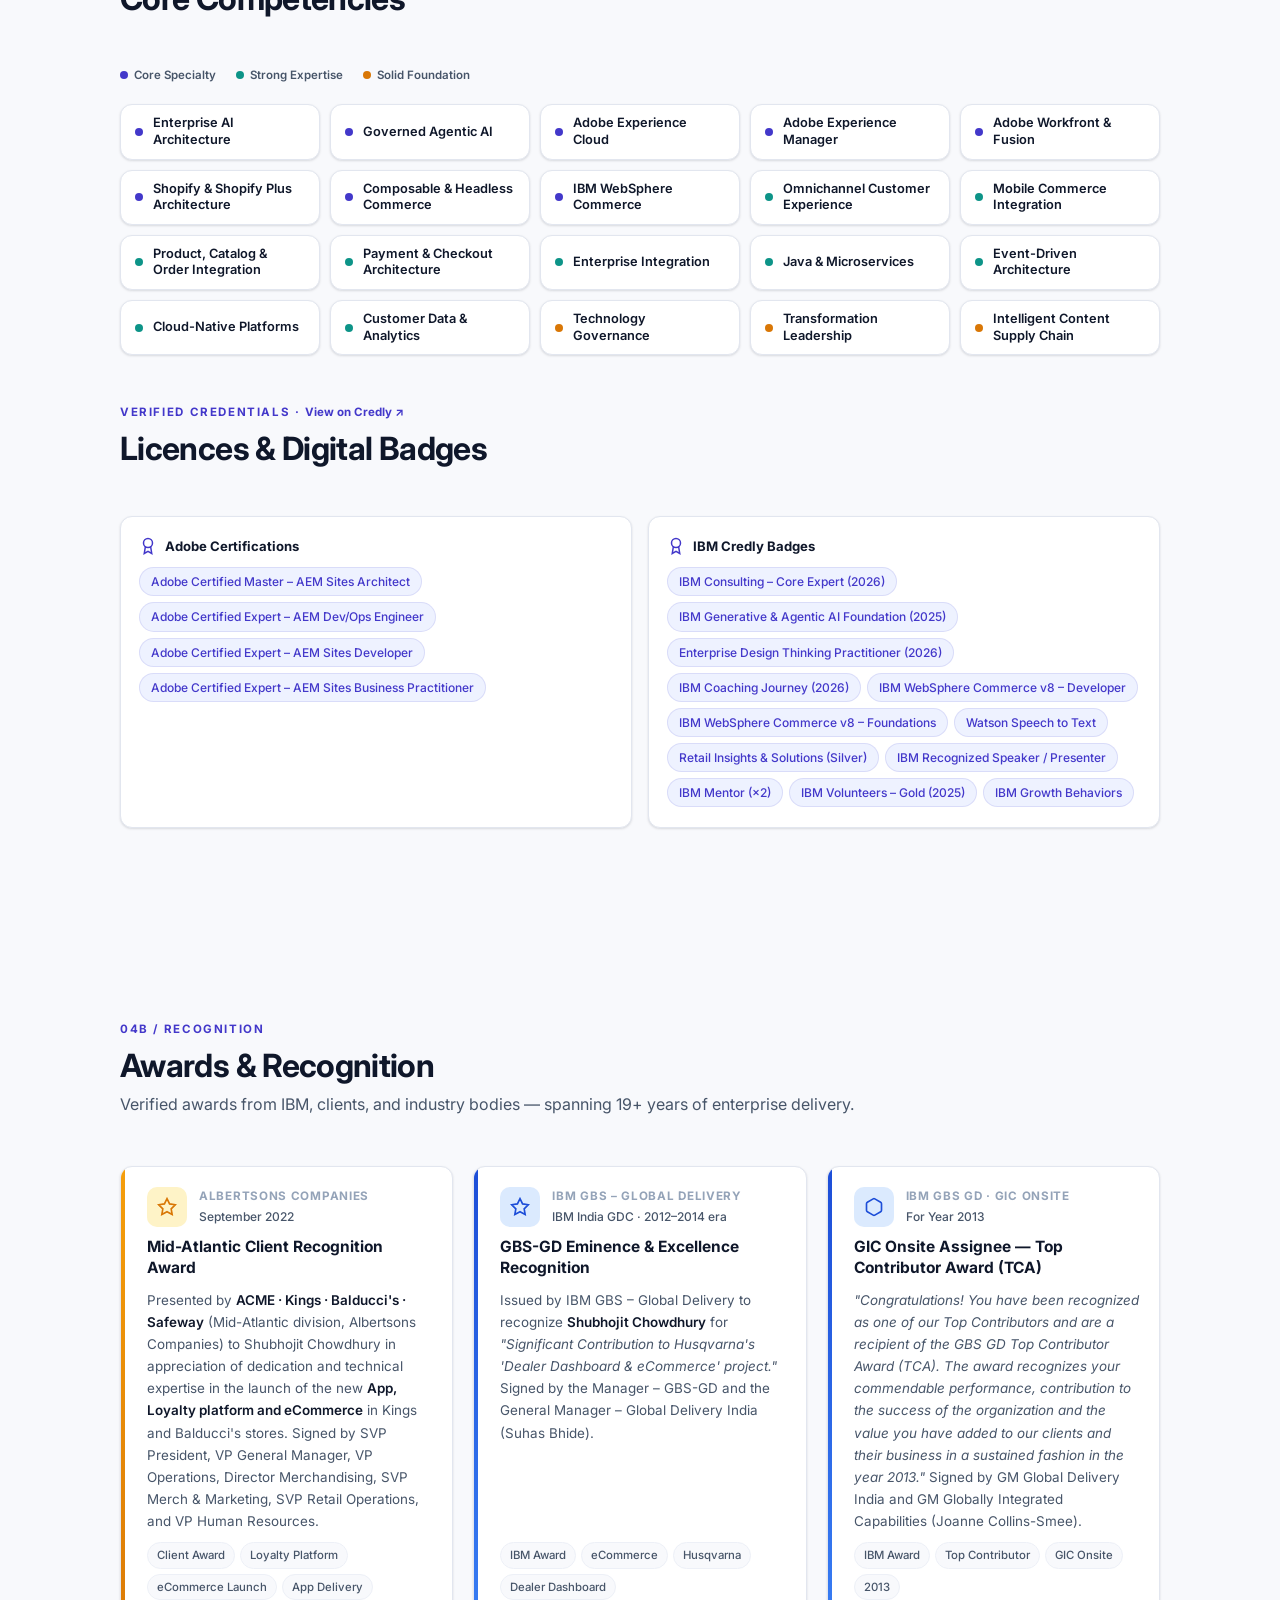
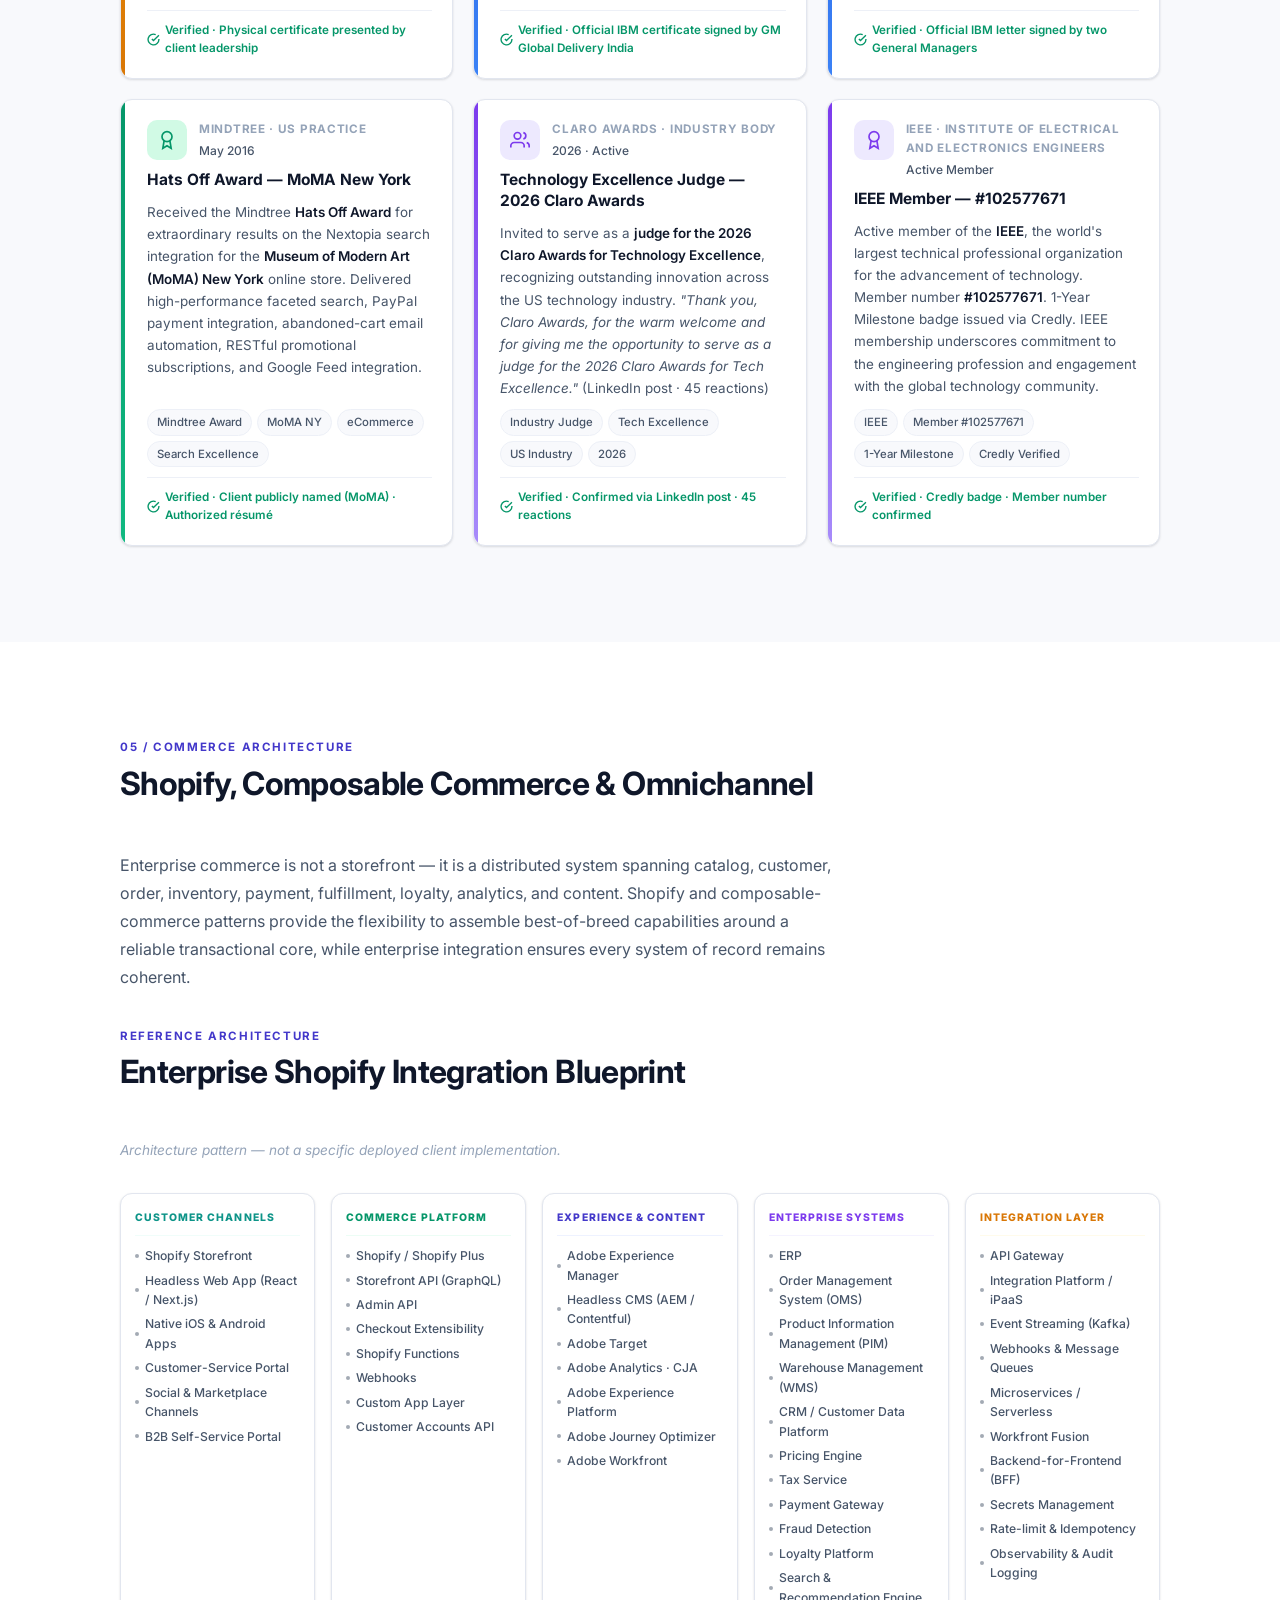
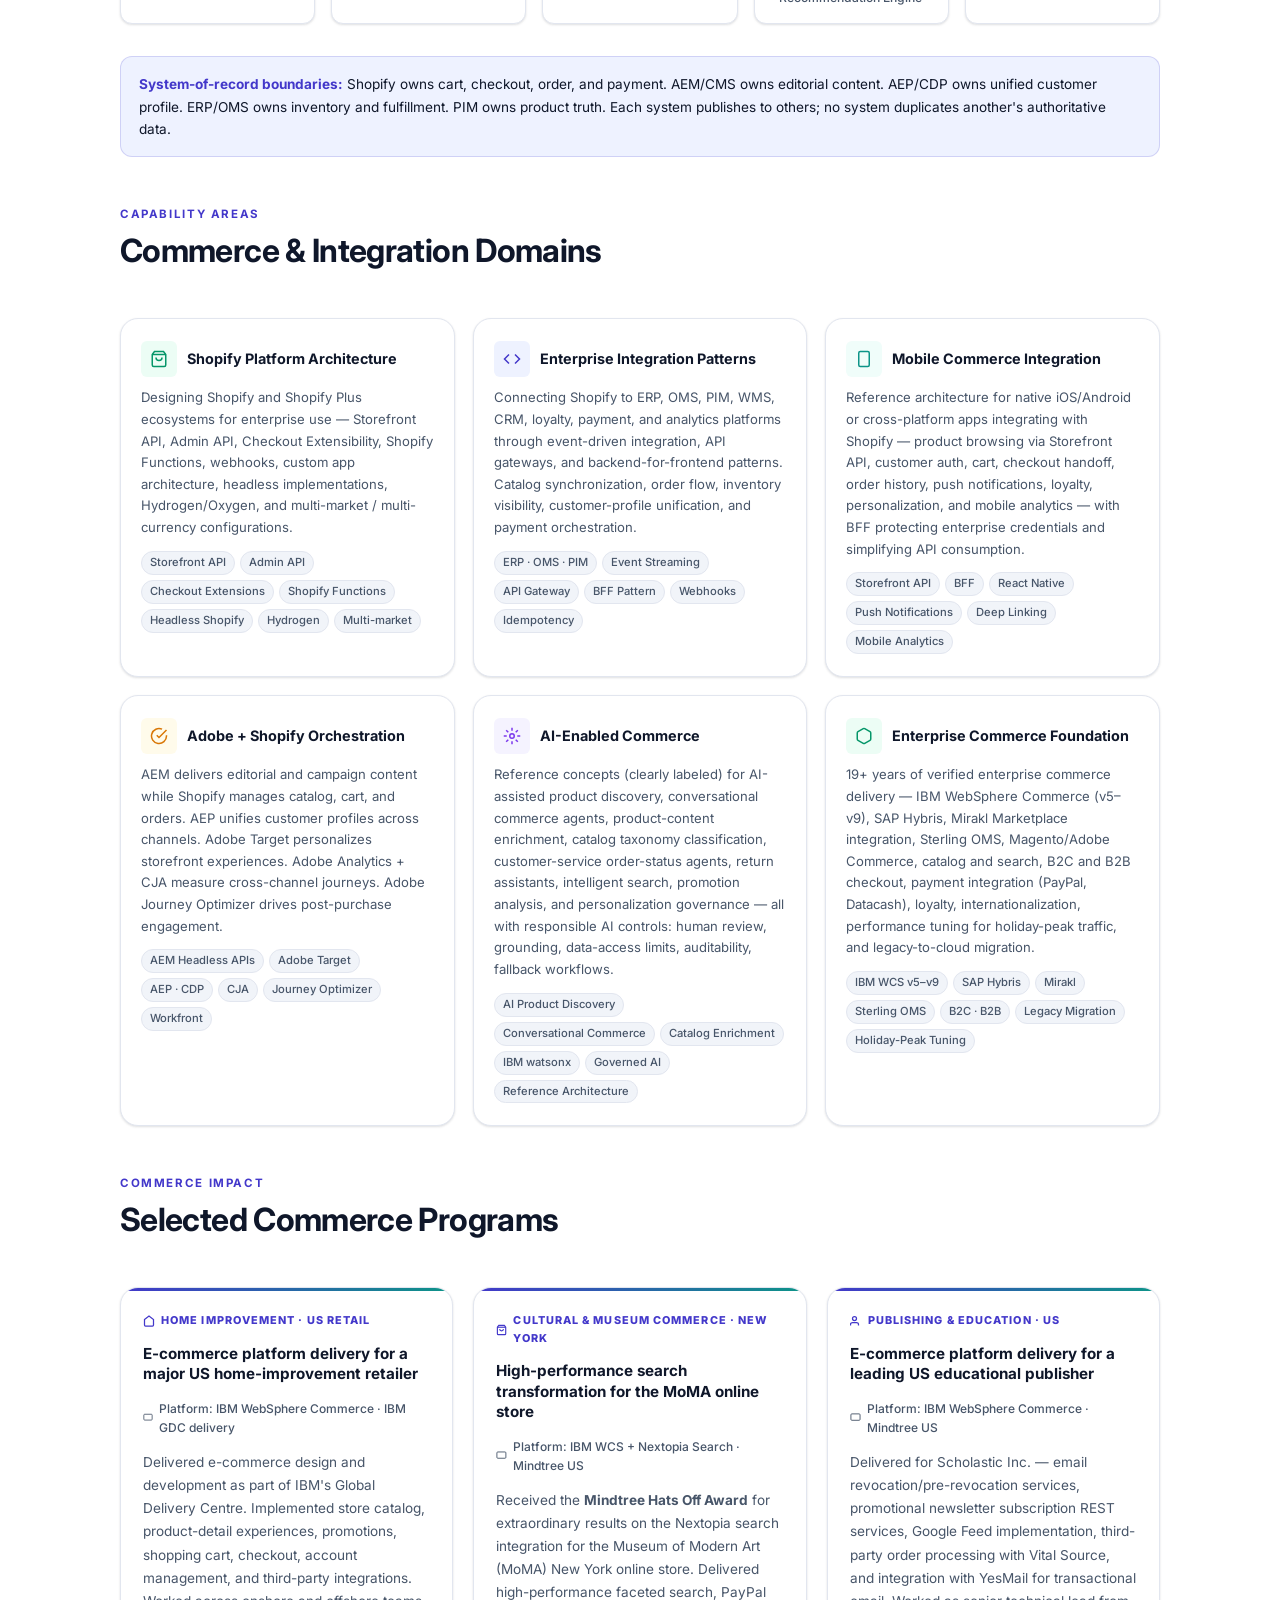
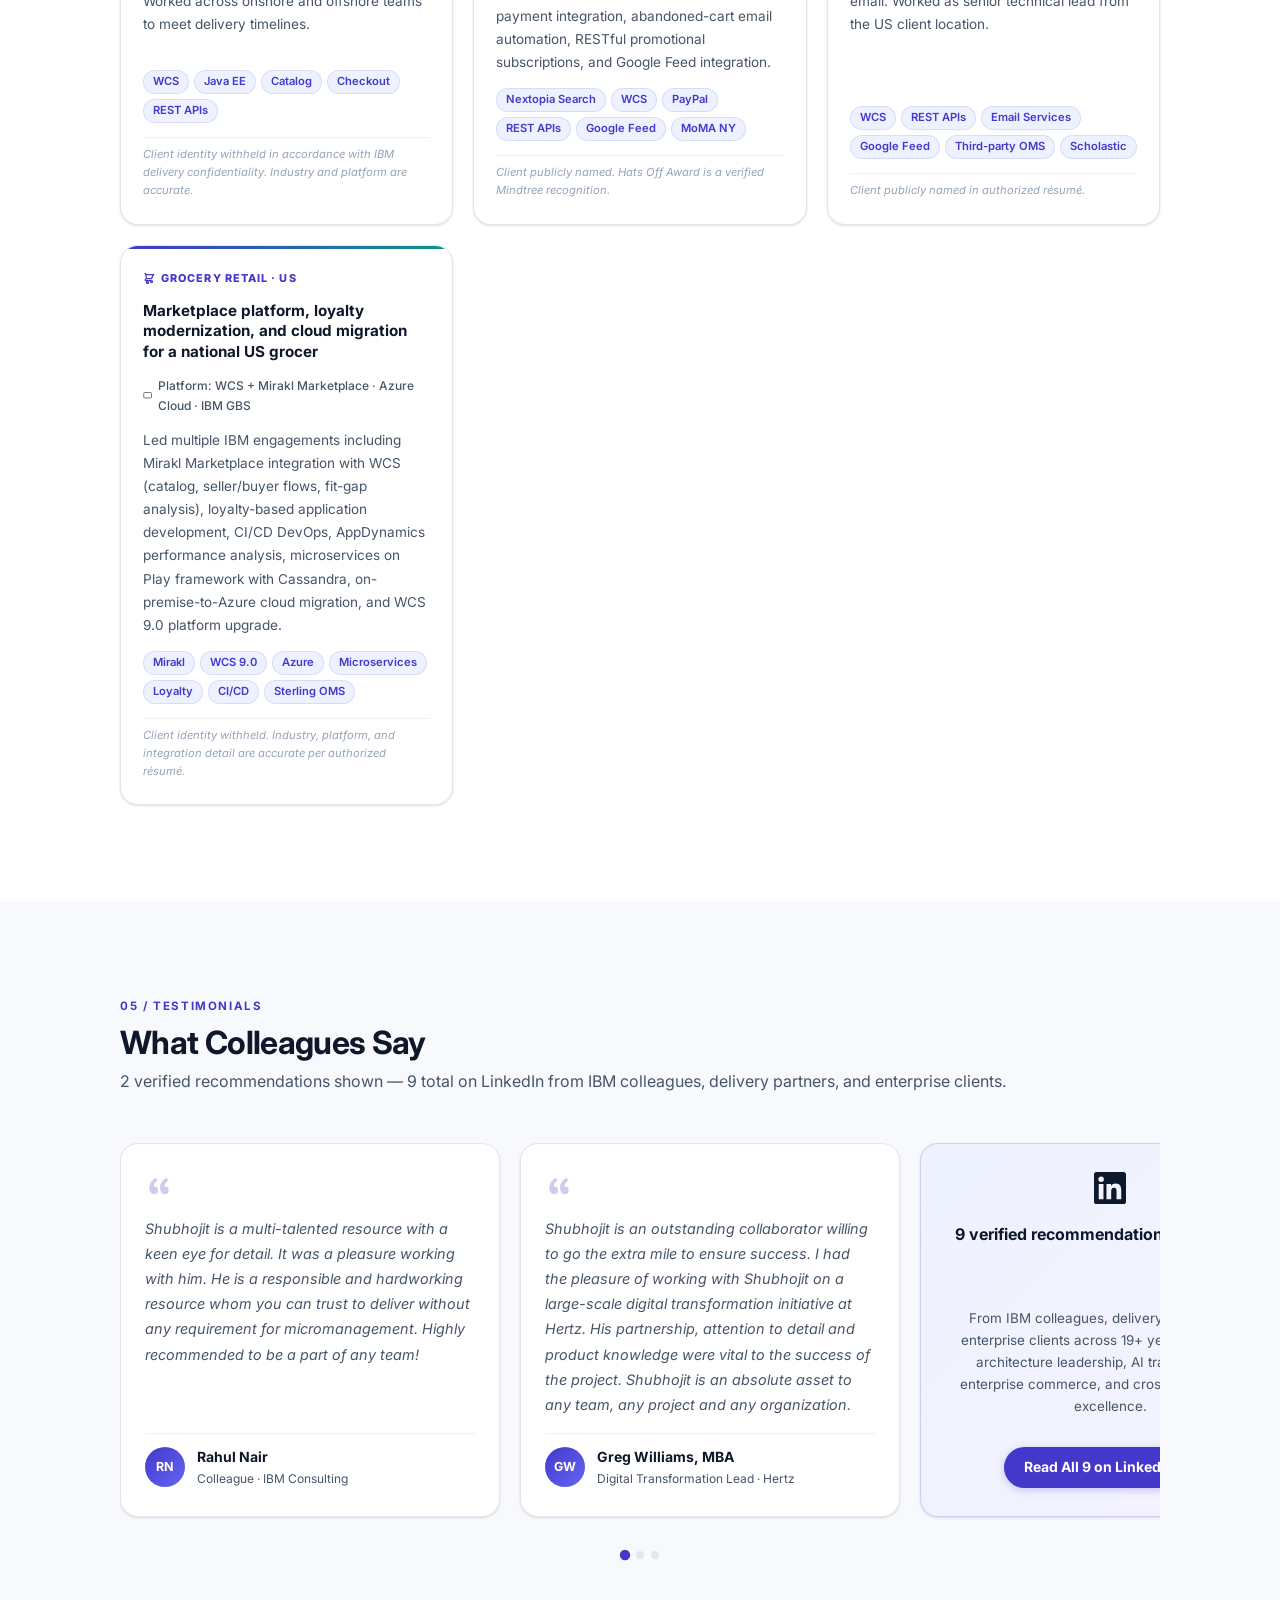
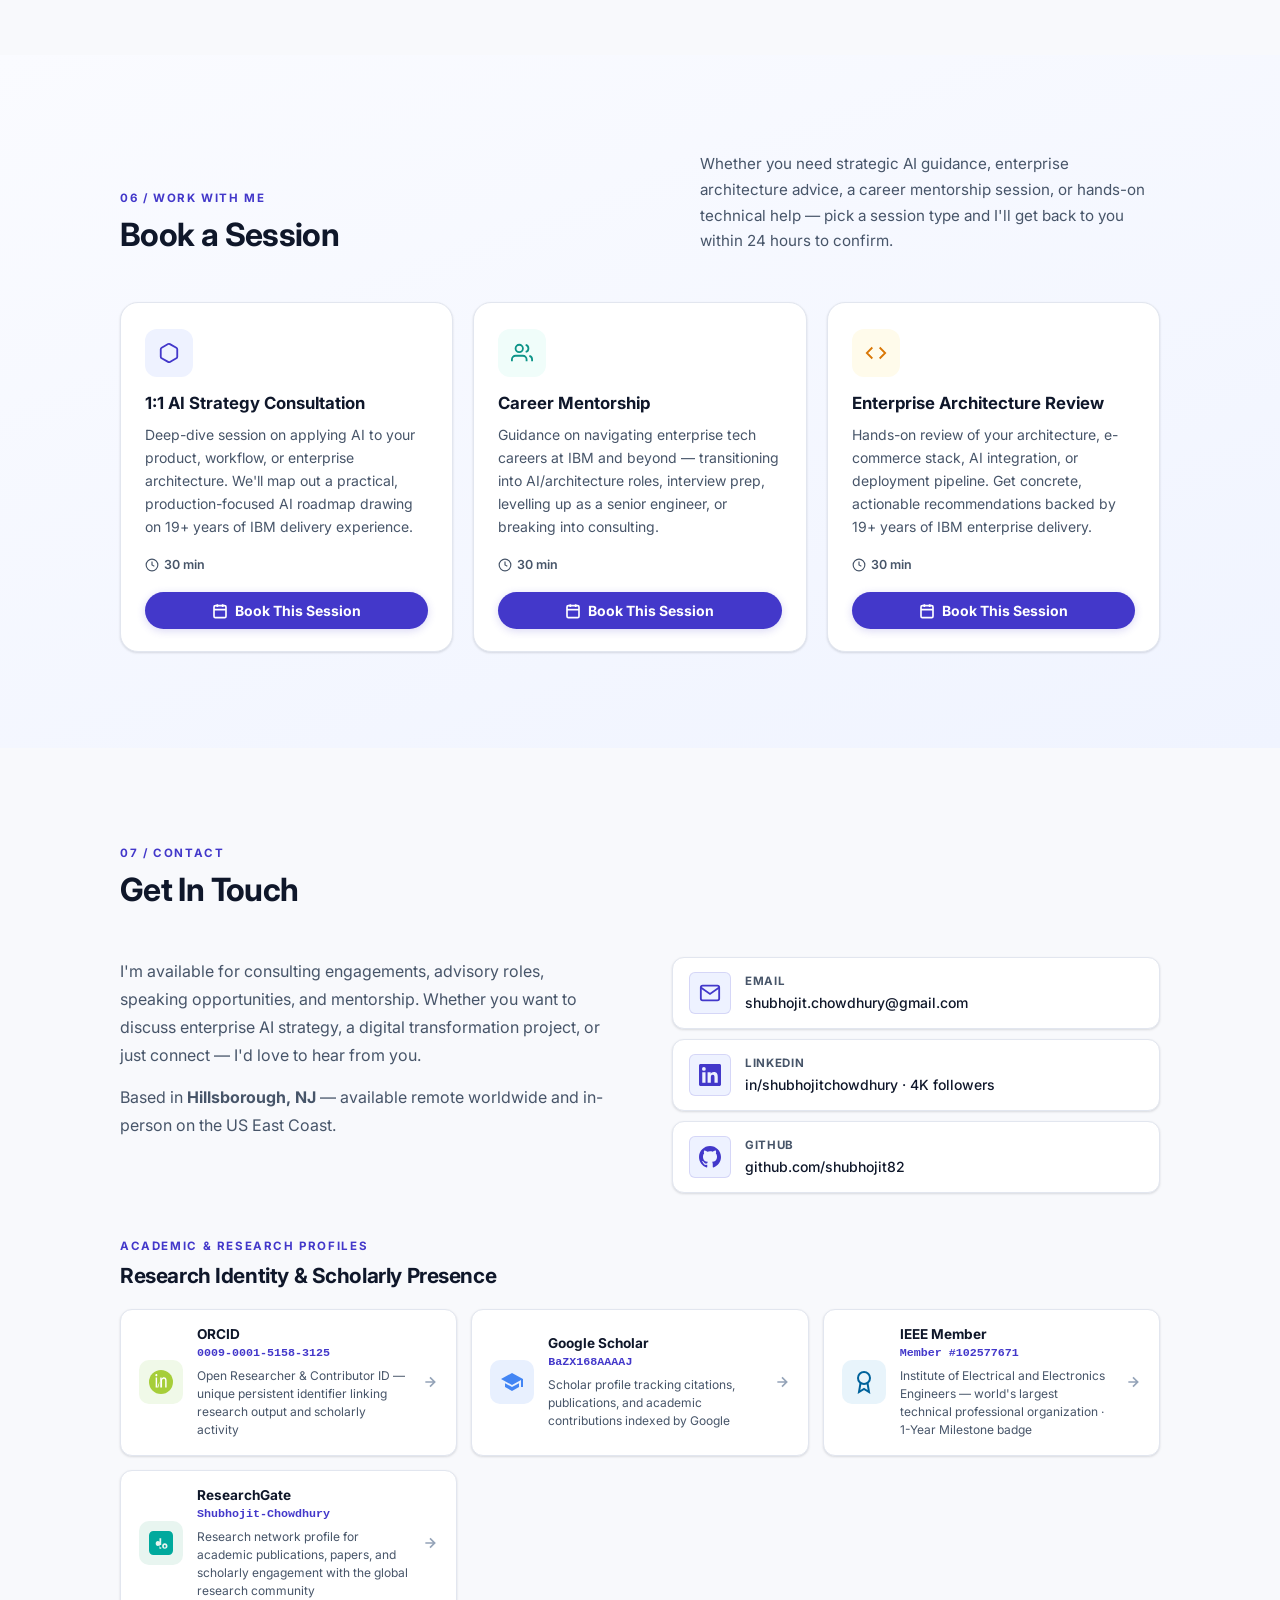
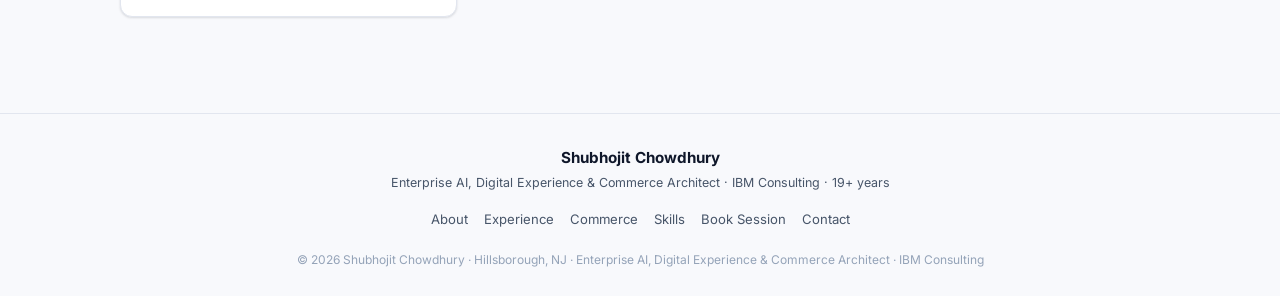
==== commit 604341e7: "Booking: remove all pricing, set all sessions to 30 min - All 3 service cards: duration 60/45/90 → 3" ====
--- a/docs/index.html
+++ b/docs/index.html
@@ -1200,7 +1200,7 @@
 
       <div class="service-grid">
 
-        <div class="service-card reveal" data-service="1:1 AI Strategy Consultation" data-duration="60 min" data-price="Free intro / Paid follow-up">
+        <div class="service-card reveal" data-service="1:1 AI Strategy Consultation" data-duration="30 min">
           <div class="service-icon indigo">
             <svg width="22" height="22" viewBox="0 0 24 24" fill="none" stroke="currentColor" stroke-width="2"><path d="M21 16V8a2 2 0 0 0-1-1.73l-7-4a2 2 0 0 0-2 0l-7 4A2 2 0 0 0 3 8v8a2 2 0 0 0 1 1.73l7 4a2 2 0 0 0 2 0l7-4A2 2 0 0 0 21 16z"/></svg>
           </div>
@@ -1209,9 +1209,8 @@
           <div class="service-meta">
             <span class="service-duration">
               <svg width="14" height="14" viewBox="0 0 24 24" fill="none" stroke="currentColor" stroke-width="2"><circle cx="12" cy="12" r="10"/><polyline points="12 6 12 12 16 14"/></svg>
-              60 min
+              30 min
             </span>
-            <span class="service-price">Free intro <small>/ then paid</small></span>
           </div>
           <button class="btn-book-card">
             <svg width="16" height="16" viewBox="0 0 24 24" fill="none" stroke="currentColor" stroke-width="2.5"><rect x="3" y="4" width="18" height="18" rx="2"/><line x1="16" y1="2" x2="16" y2="6"/><line x1="8" y1="2" x2="8" y2="6"/><line x1="3" y1="10" x2="21" y2="10"/></svg>
@@ -1219,7 +1218,7 @@
           </button>
         </div>
 
-        <div class="service-card reveal reveal-delay-1" data-service="Career Mentorship" data-duration="45 min" data-price="Free">
+        <div class="service-card reveal reveal-delay-1" data-service="Career Mentorship" data-duration="30 min">
           <div class="service-icon teal">
             <svg width="22" height="22" viewBox="0 0 24 24" fill="none" stroke="currentColor" stroke-width="2"><path d="M17 21v-2a4 4 0 0 0-4-4H5a4 4 0 0 0-4 4v2"/><circle cx="9" cy="7" r="4"/><path d="M23 21v-2a4 4 0 0 0-3-3.87"/><path d="M16 3.13a4 4 0 0 1 0 7.75"/></svg>
           </div>
@@ -1228,9 +1227,8 @@
           <div class="service-meta">
             <span class="service-duration">
               <svg width="14" height="14" viewBox="0 0 24 24" fill="none" stroke="currentColor" stroke-width="2"><circle cx="12" cy="12" r="10"/><polyline points="12 6 12 12 16 14"/></svg>
-              45 min
+              30 min
             </span>
-            <span class="service-price">Free <small>/ first session</small></span>
           </div>
           <button class="btn-book-card">
             <svg width="16" height="16" viewBox="0 0 24 24" fill="none" stroke="currentColor" stroke-width="2.5"><rect x="3" y="4" width="18" height="18" rx="2"/><line x1="16" y1="2" x2="16" y2="6"/><line x1="8" y1="2" x2="8" y2="6"/><line x1="3" y1="10" x2="21" y2="10"/></svg>
@@ -1238,7 +1236,7 @@
           </button>
         </div>
 
-        <div class="service-card reveal reveal-delay-2" data-service="Enterprise Architecture Review" data-duration="90 min" data-price="Paid">
+        <div class="service-card reveal reveal-delay-2" data-service="Enterprise Architecture Review" data-duration="30 min">
           <div class="service-icon amber">
             <svg width="22" height="22" viewBox="0 0 24 24" fill="none" stroke="currentColor" stroke-width="2"><polyline points="16 18 22 12 16 6"/><polyline points="8 6 2 12 8 18"/></svg>
           </div>
@@ -1247,9 +1245,8 @@
           <div class="service-meta">
             <span class="service-duration">
               <svg width="14" height="14" viewBox="0 0 24 24" fill="none" stroke="currentColor" stroke-width="2"><circle cx="12" cy="12" r="10"/><polyline points="12 6 12 12 16 14"/></svg>
-              90 min
+              30 min
             </span>
-            <span class="service-price">Paid <small>/ contact for rate</small></span>
           </div>
           <button class="btn-book-card">
             <svg width="16" height="16" viewBox="0 0 24 24" fill="none" stroke="currentColor" stroke-width="2.5"><rect x="3" y="4" width="18" height="18" rx="2"/><line x1="16" y1="2" x2="16" y2="6"/><line x1="8" y1="2" x2="8" y2="6"/><line x1="3" y1="10" x2="21" y2="10"/></svg>
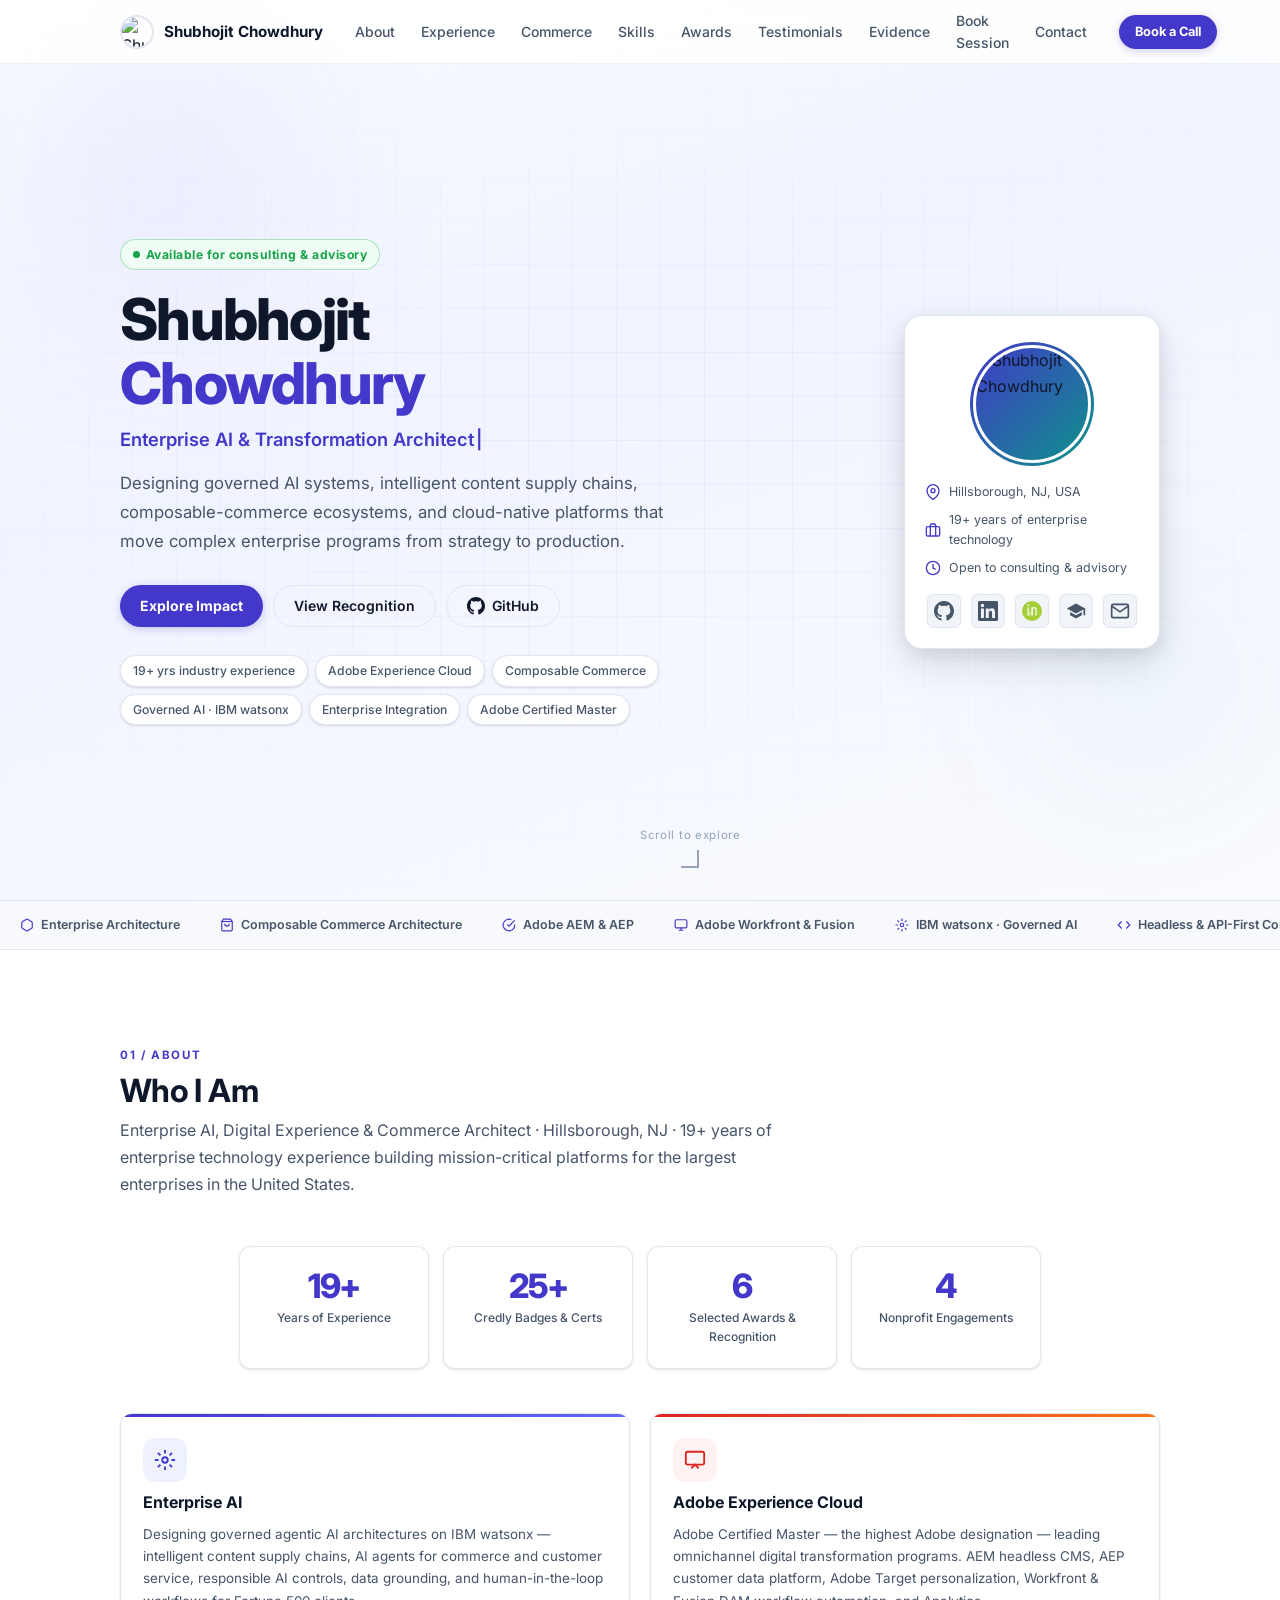
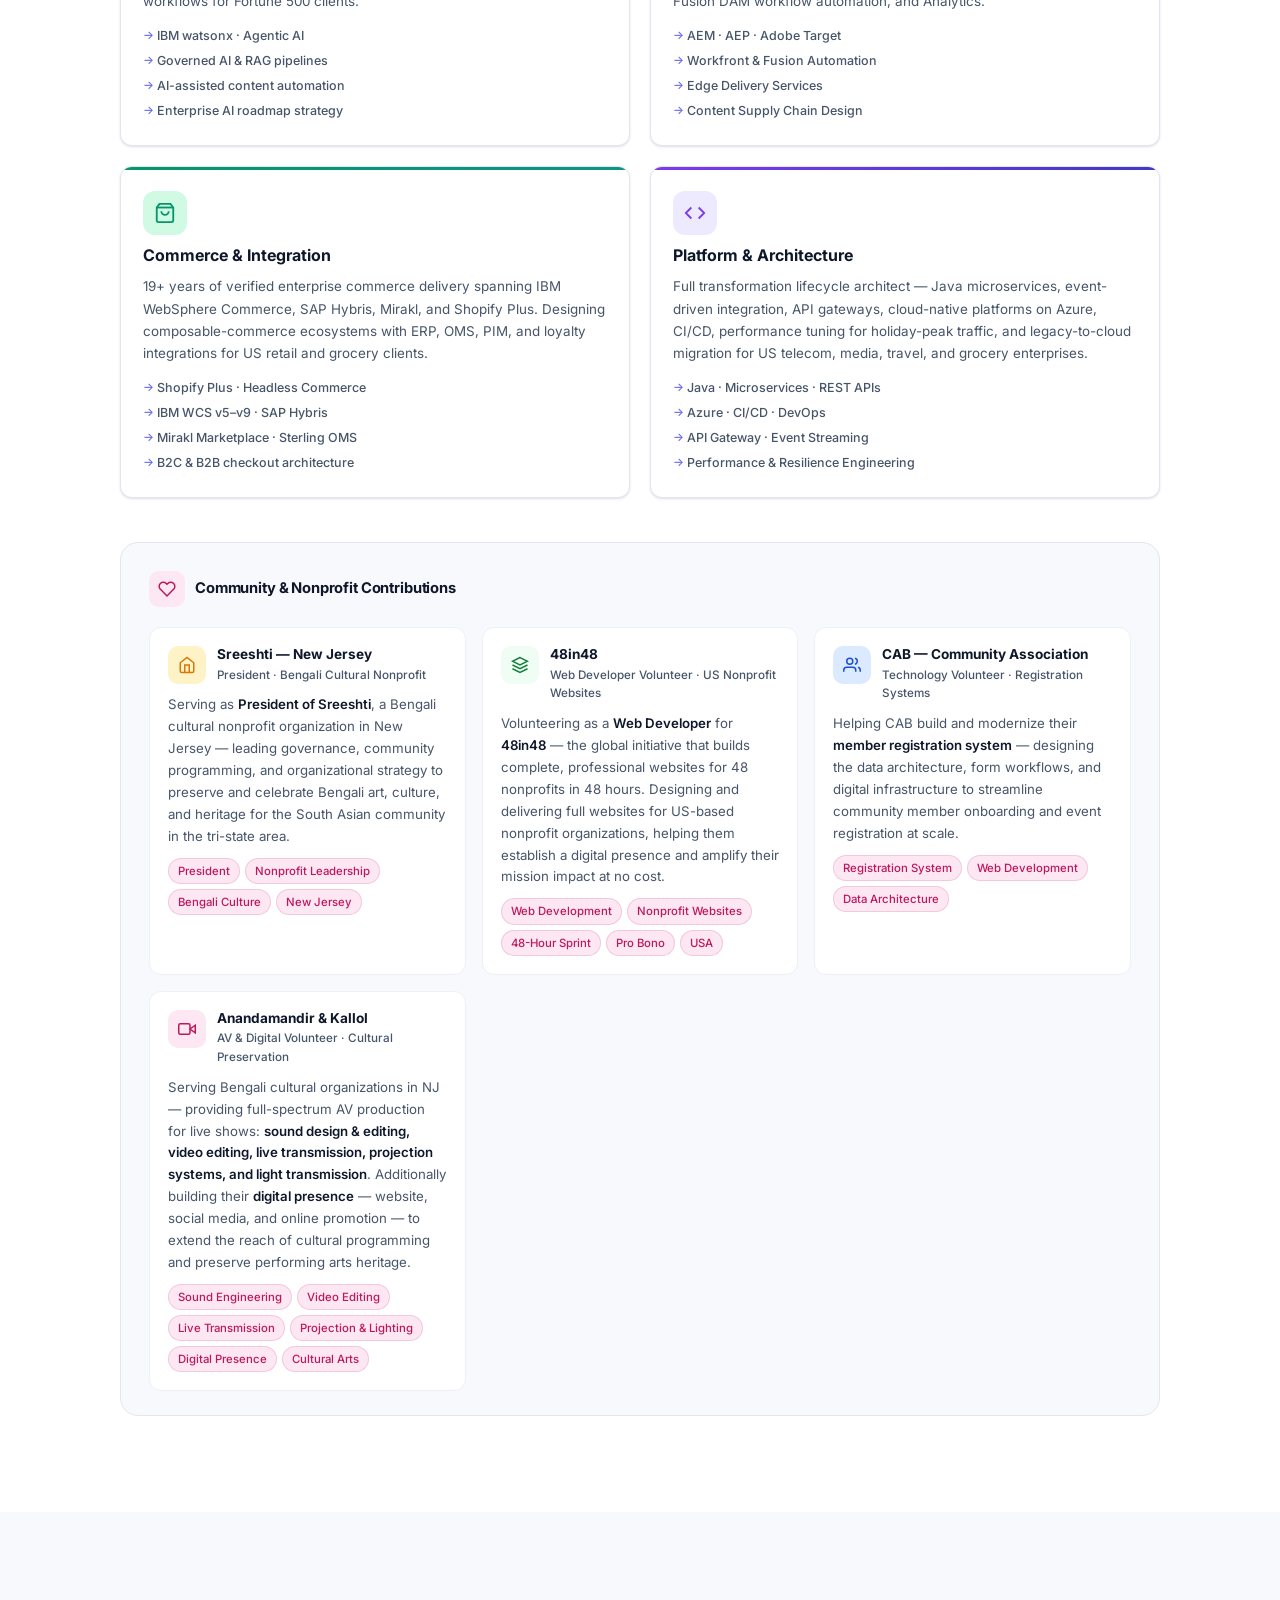
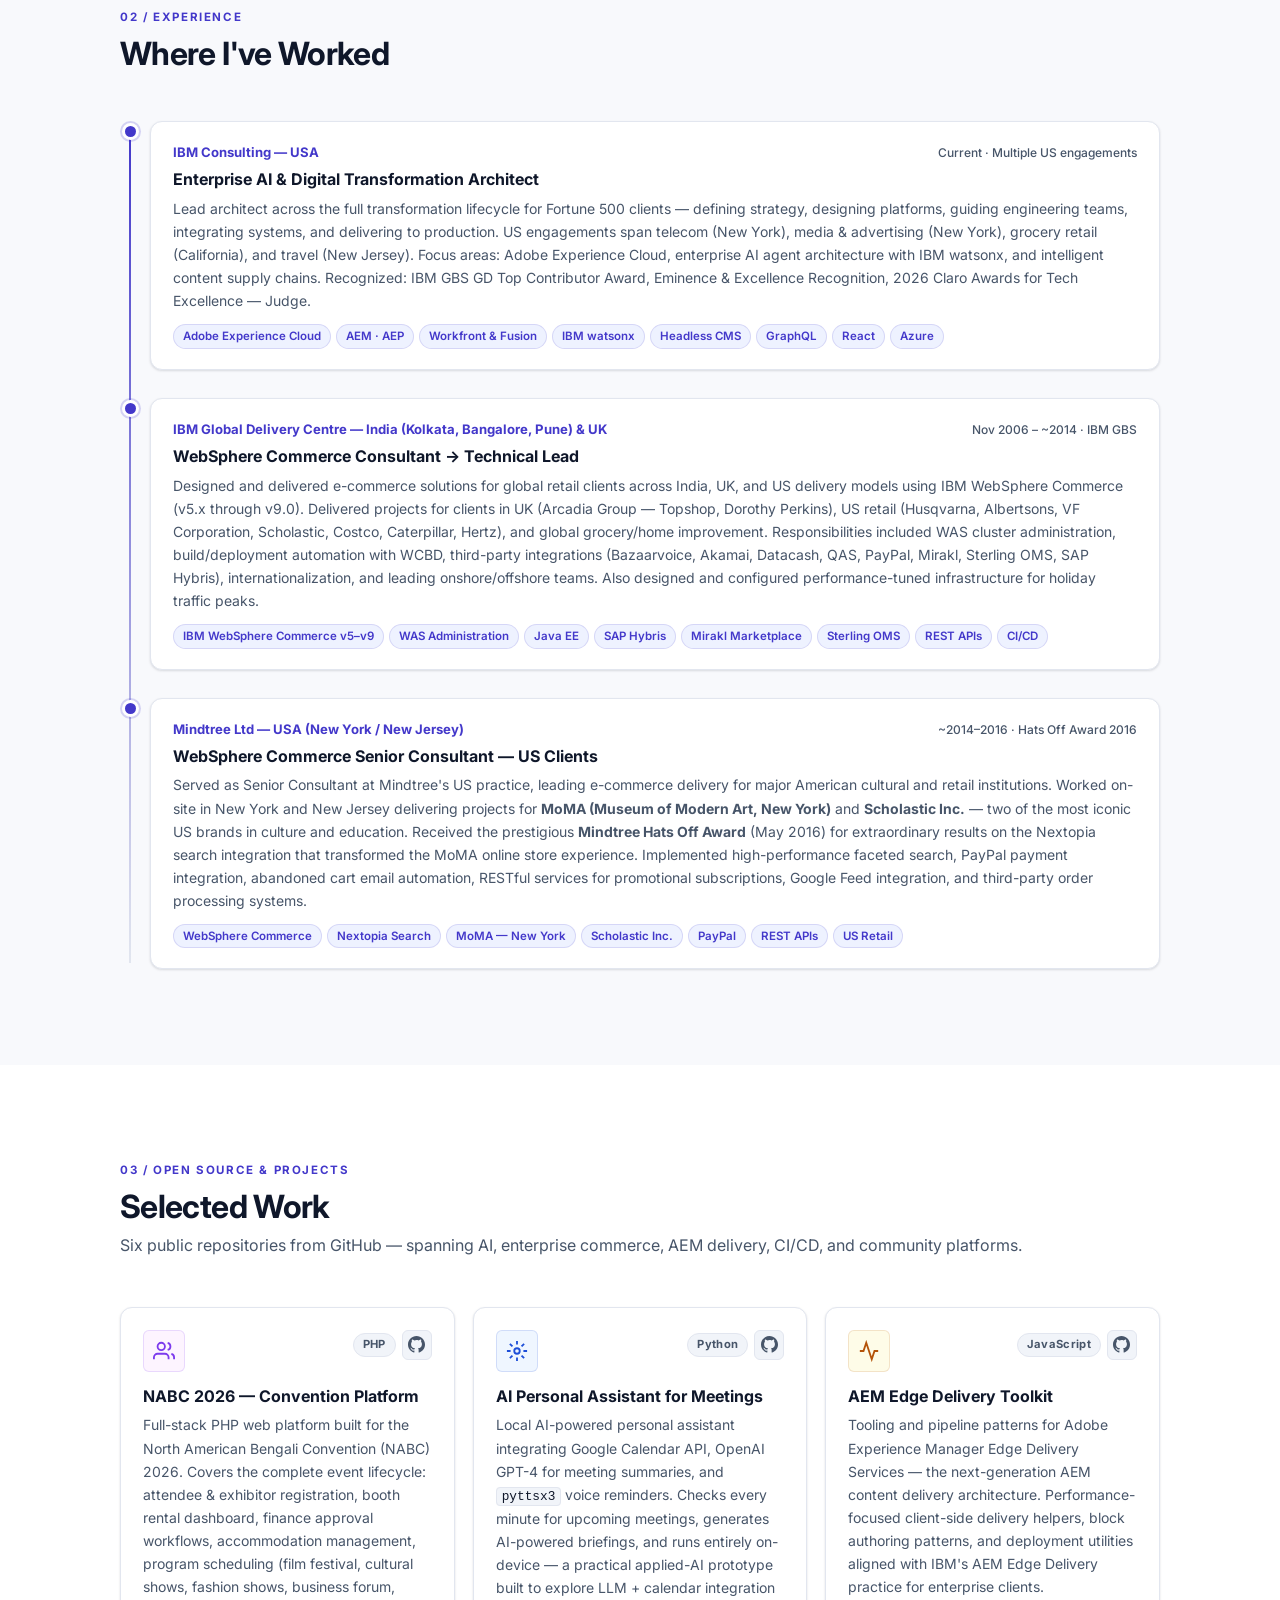
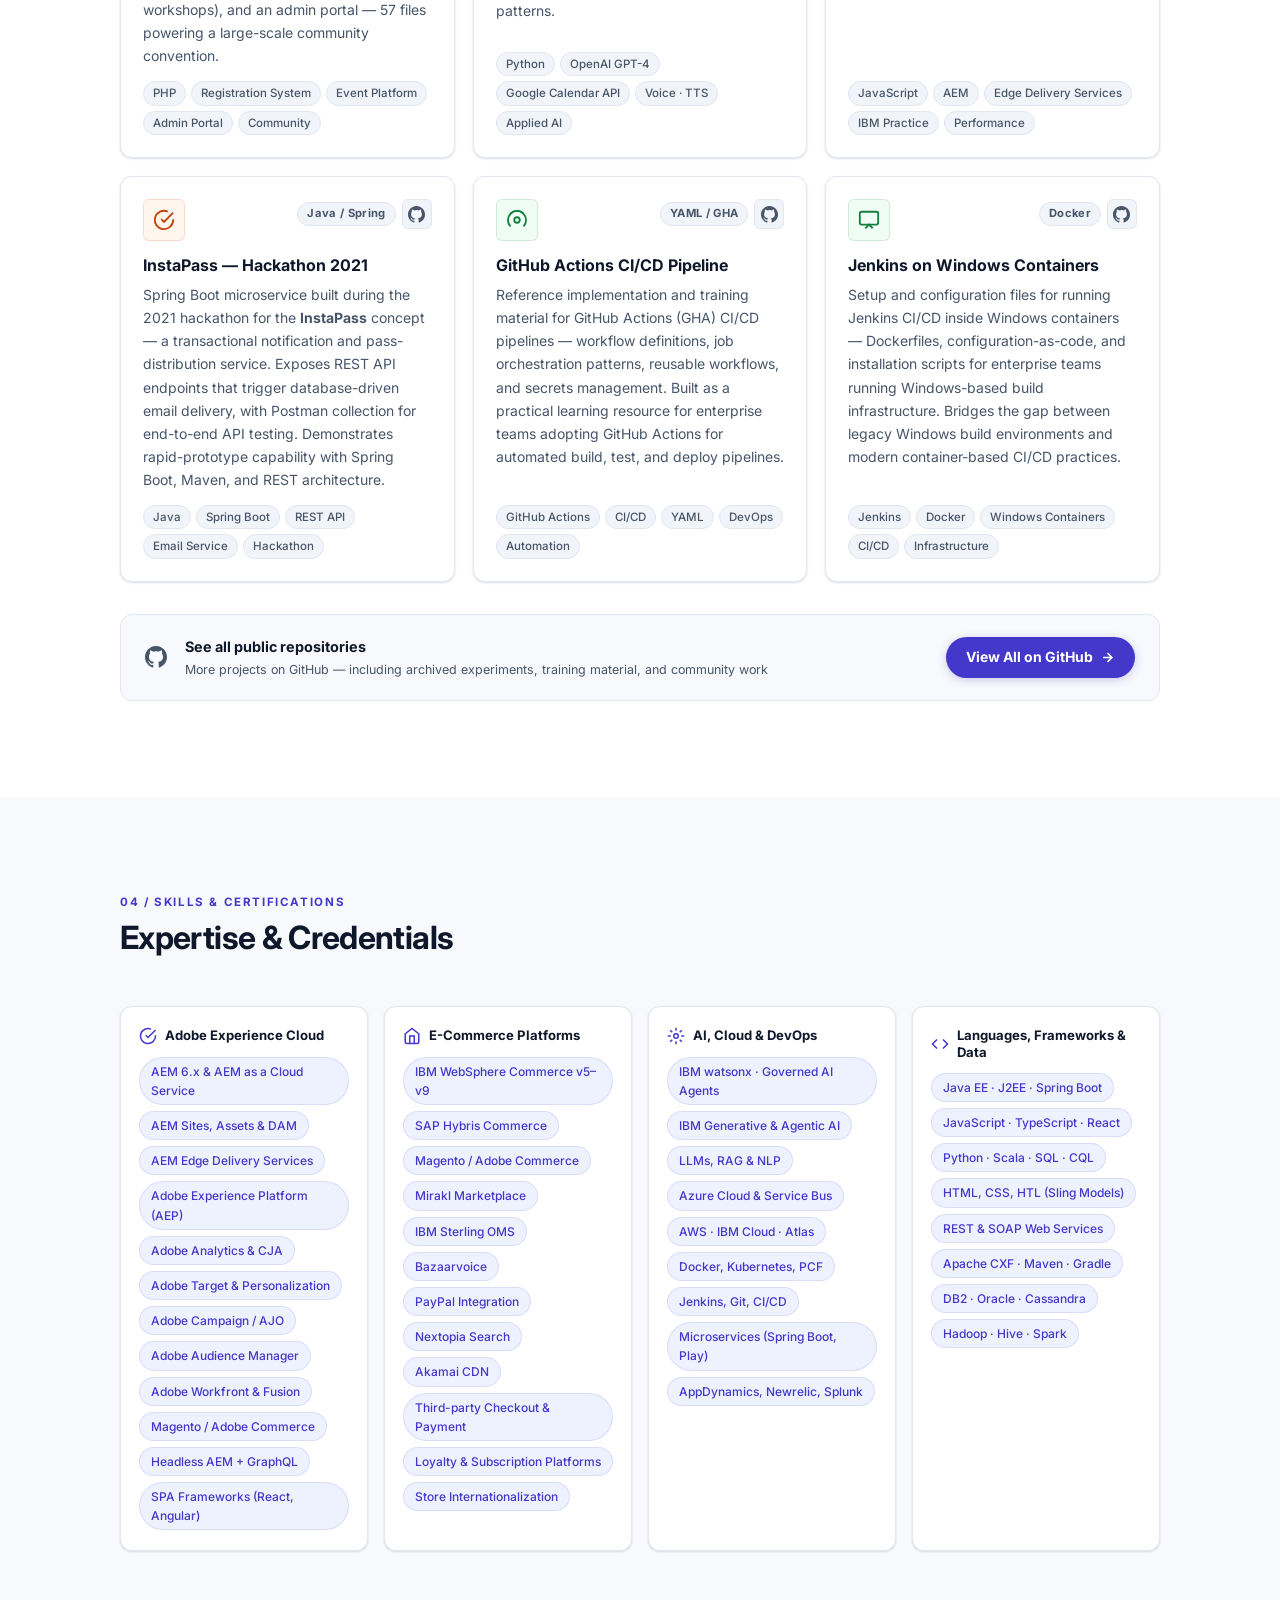
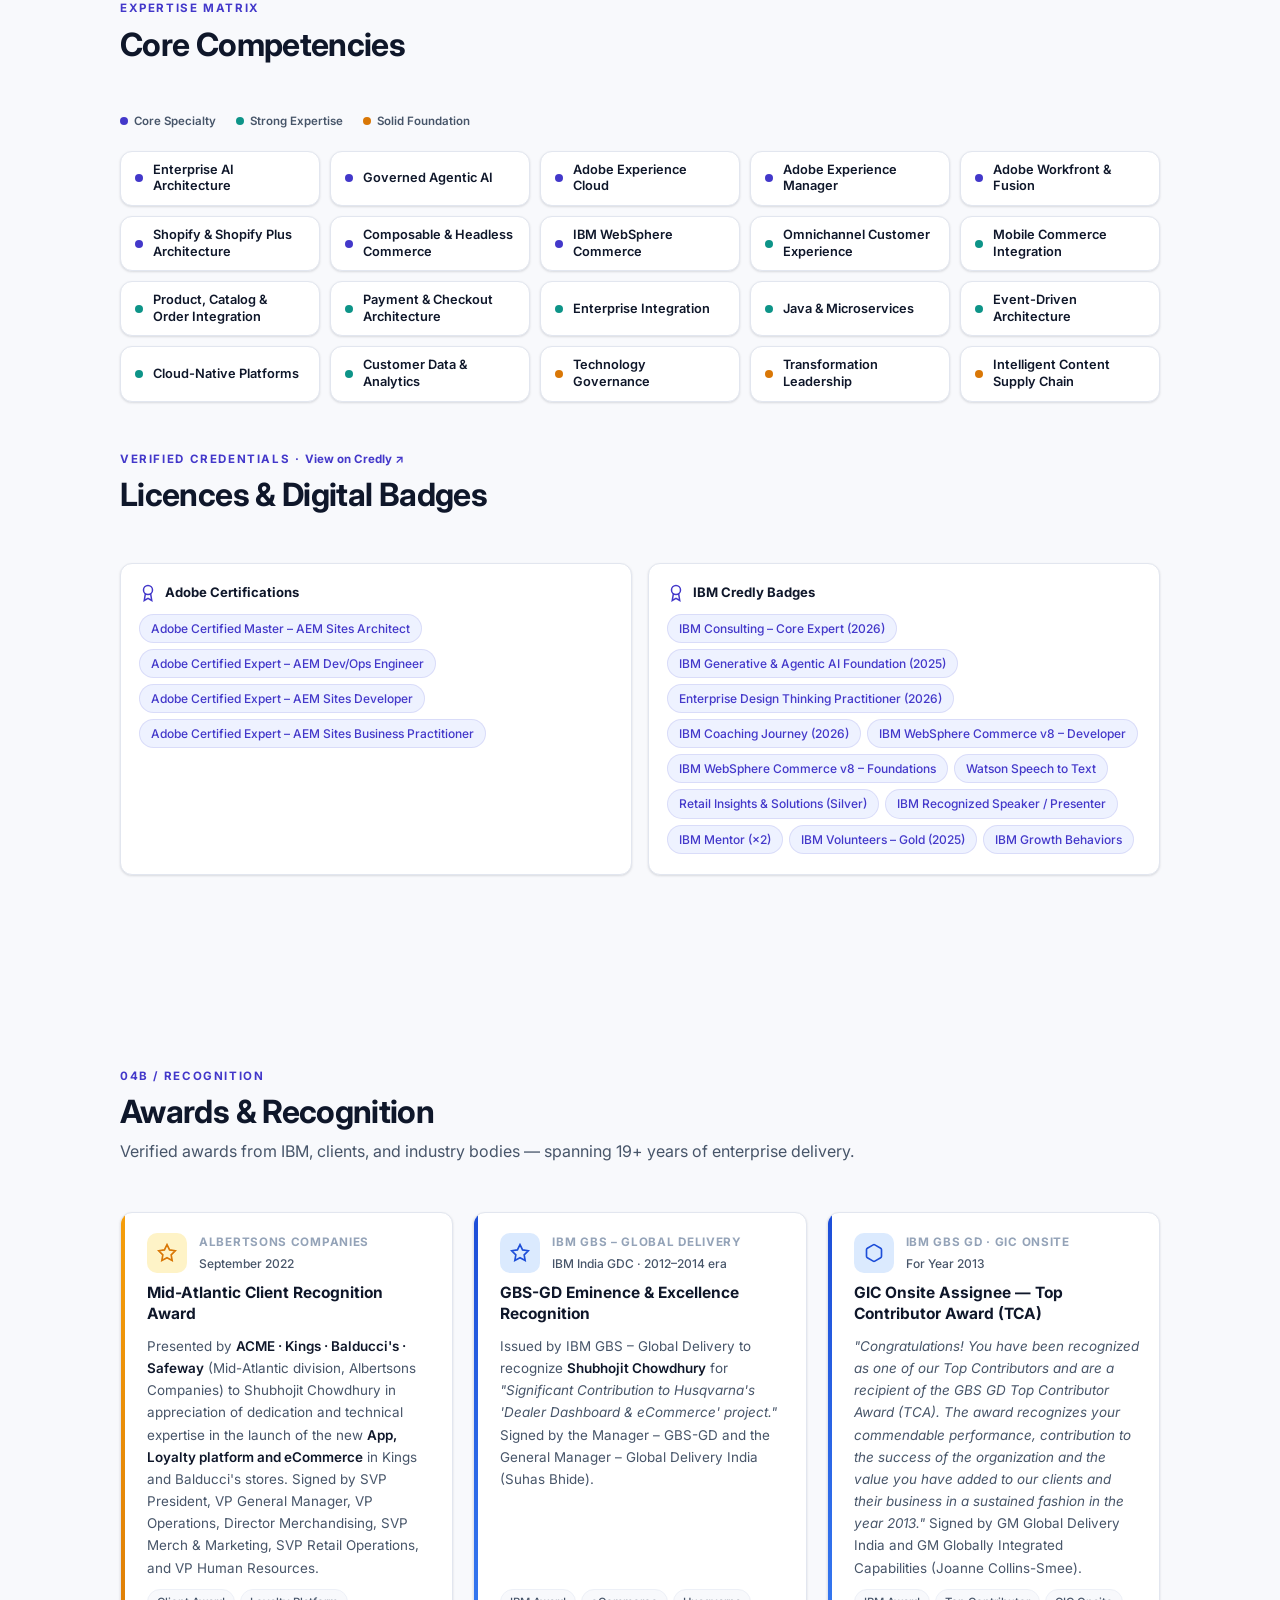
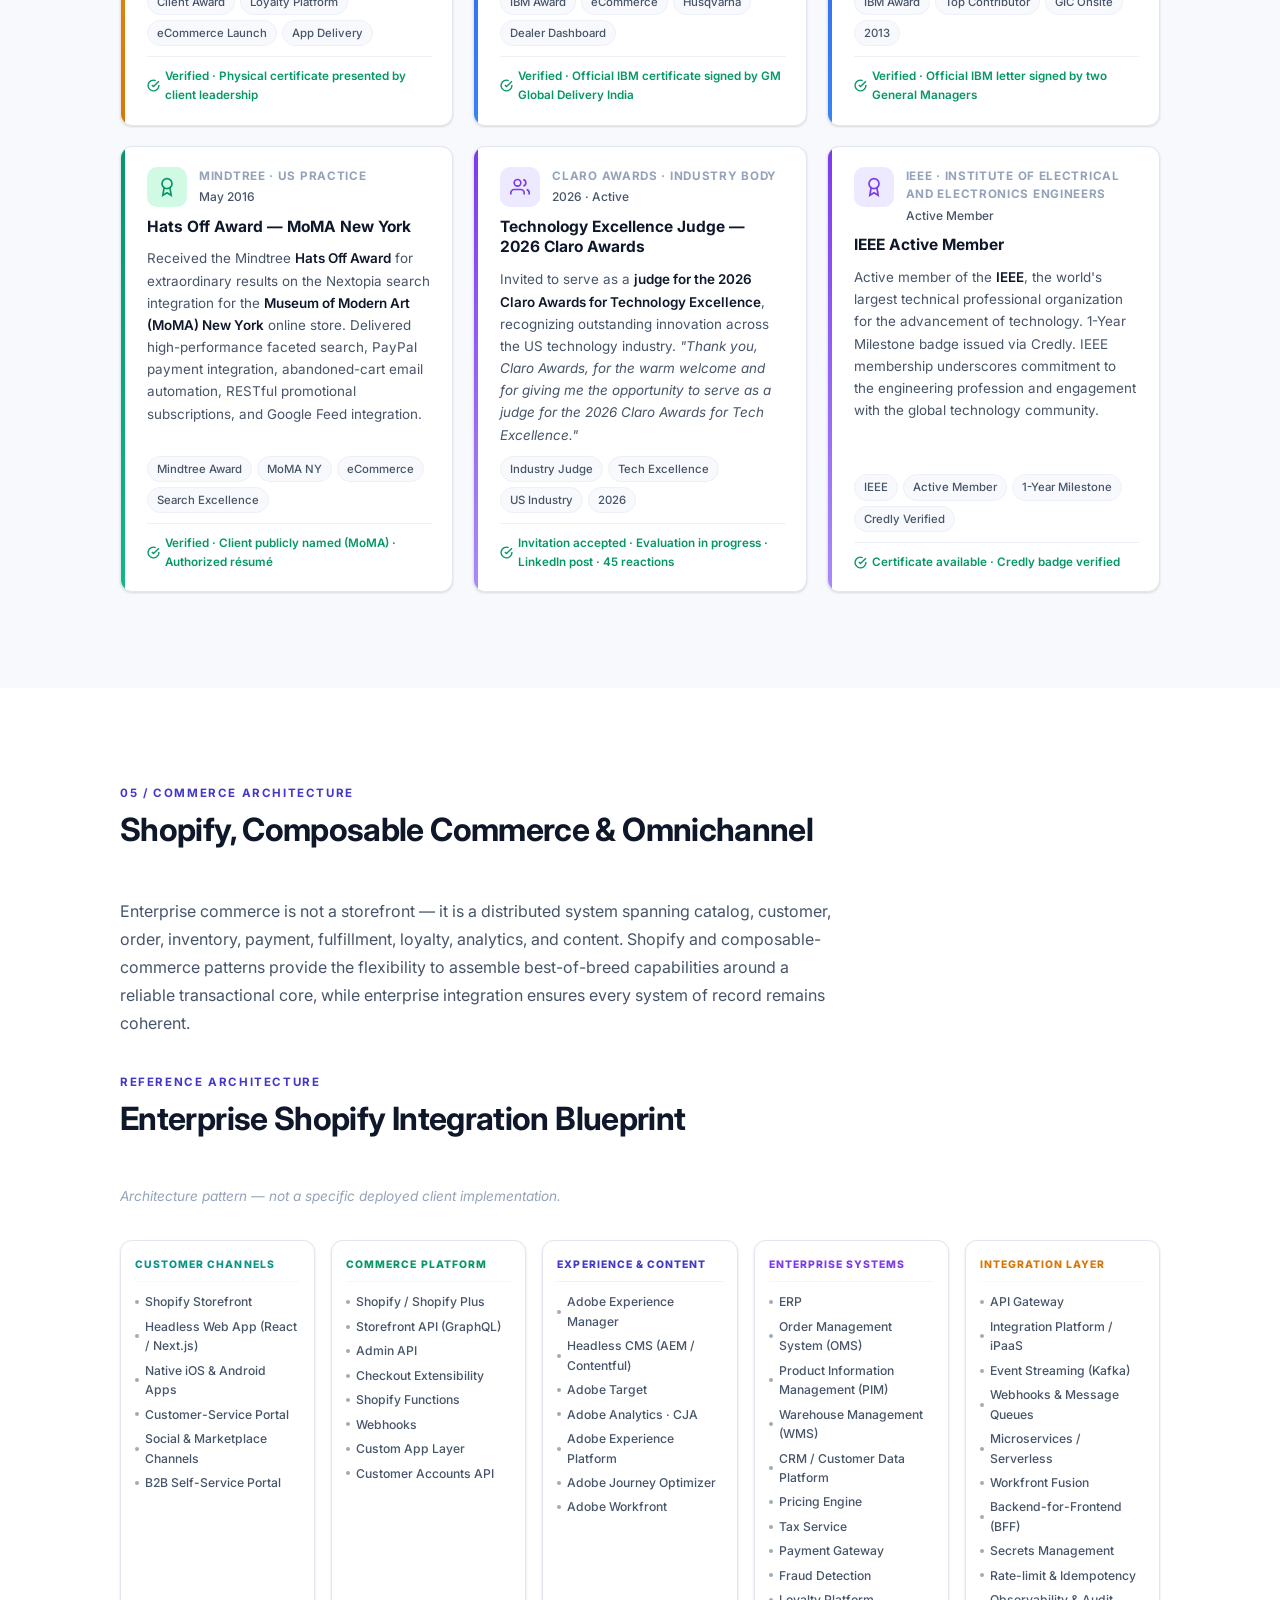
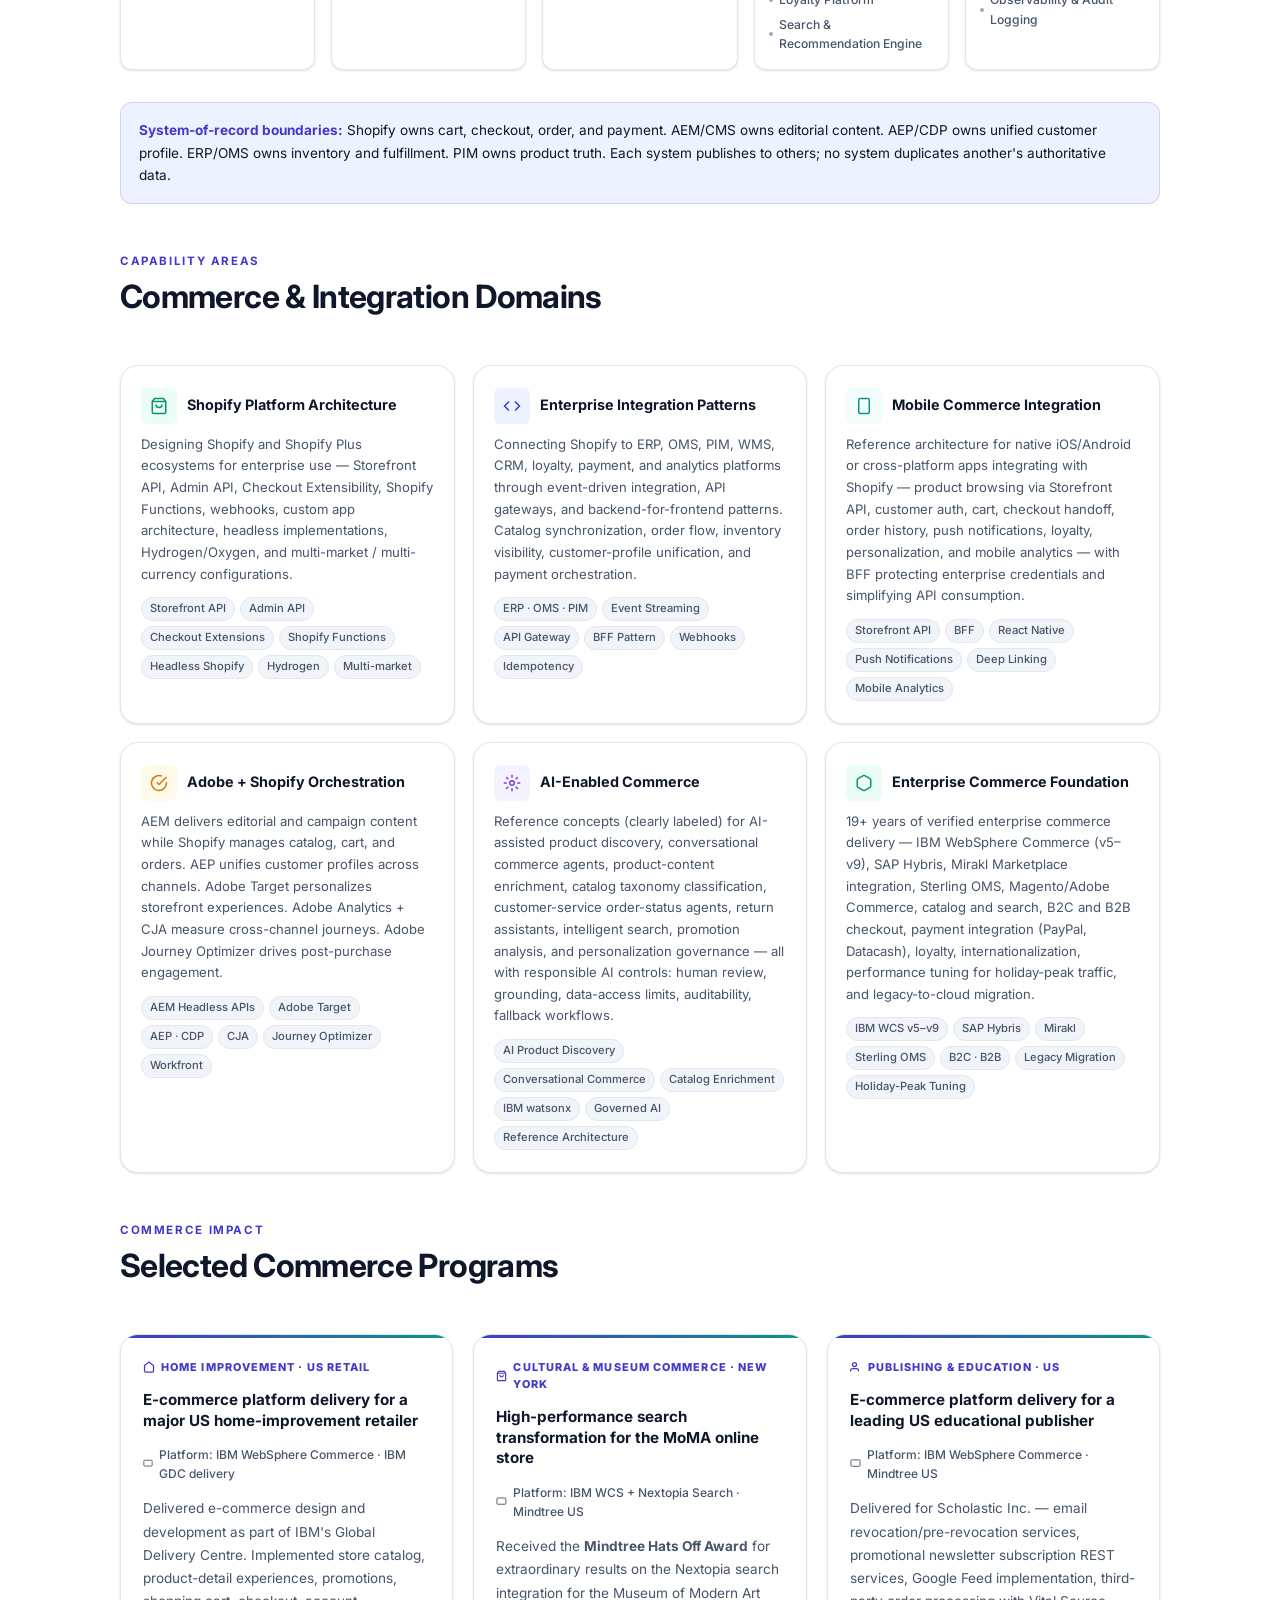
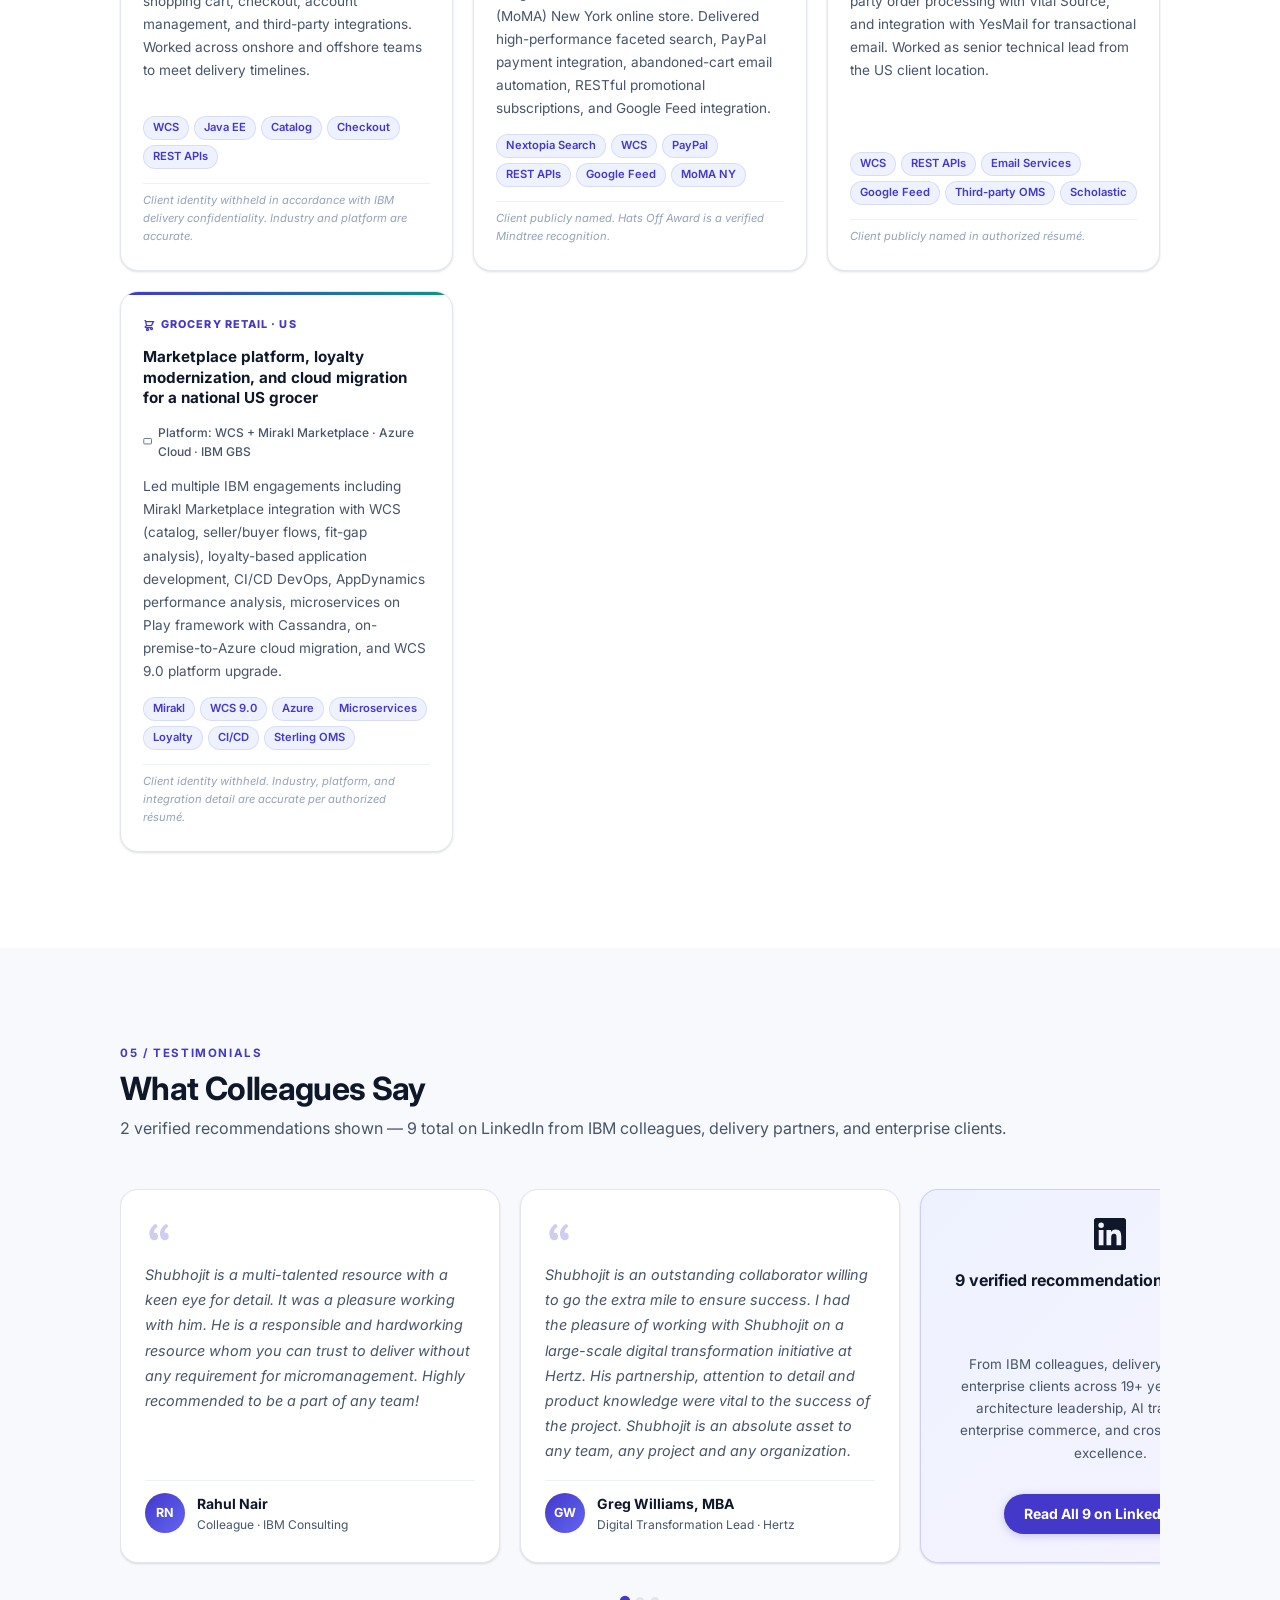
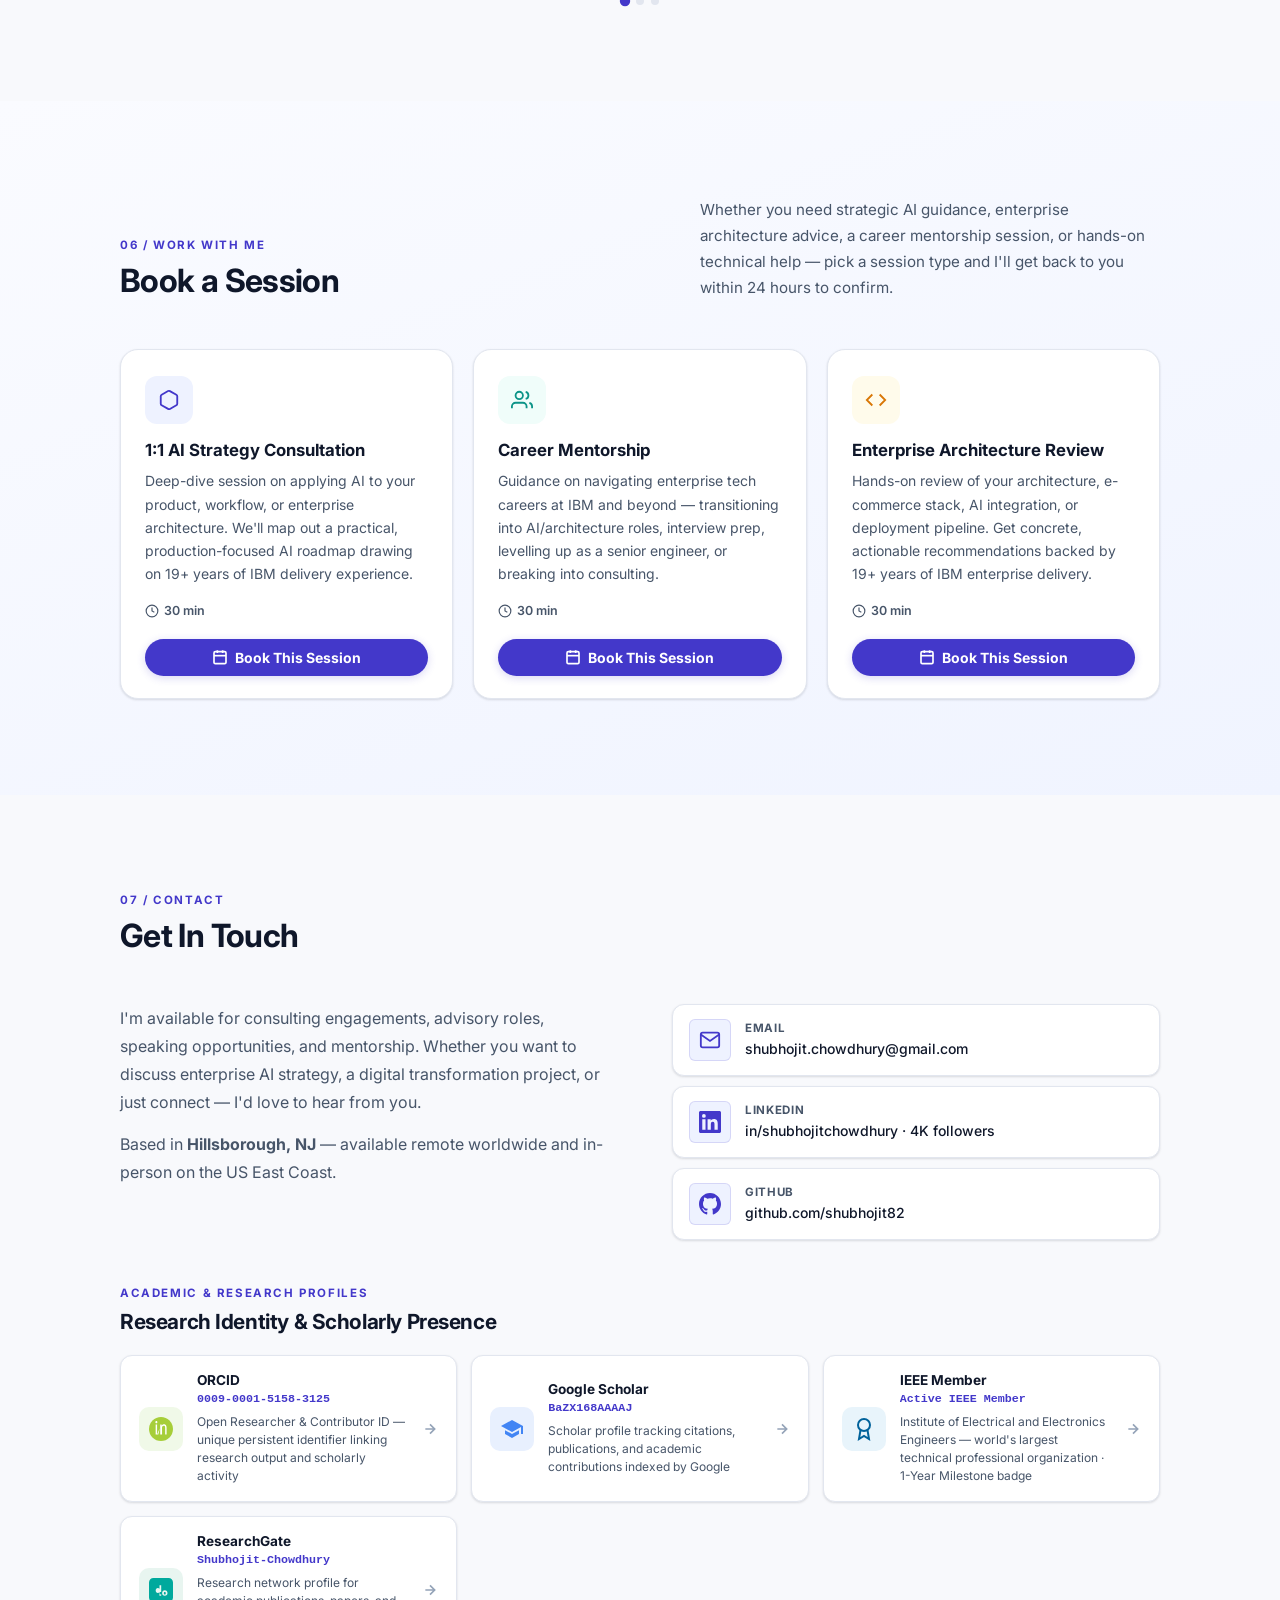
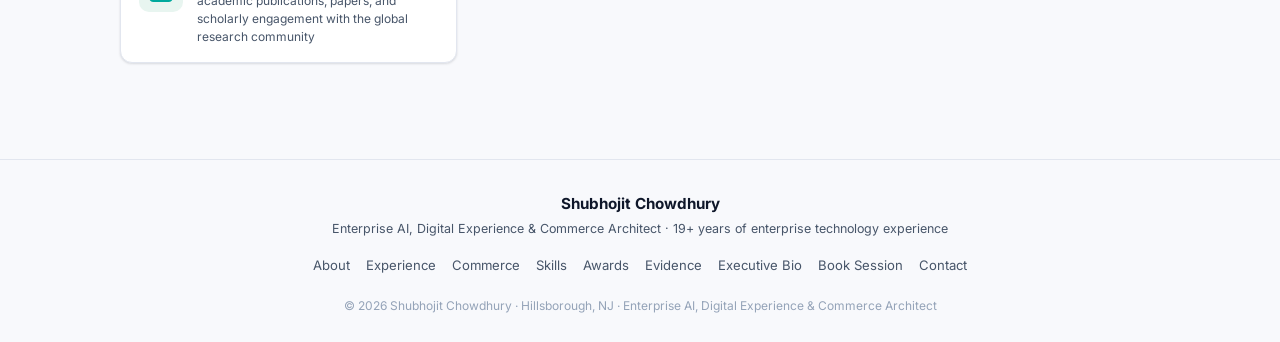
==== commit ce22c05f: "Evidence-first profile: factual fixes, security hardening, new pages & metadata - Remove all instanc" ====
--- a/docs/index.html
+++ b/docs/index.html
@@ -4,16 +4,65 @@
   <meta charset="utf-8" />
   <meta name="viewport" content="width=device-width,initial-scale=1" />
   <title>Shubhojit Chowdhury — Enterprise AI, Digital Experience &amp; Commerce Architect · IBM Consulting</title>
-  <meta name="description" content="Enterprise AI, Digital Experience, and Commerce Architect specializing in governed AI, Adobe Experience Cloud, Shopify and composable commerce, intelligent content supply chains, enterprise integration, and large-scale digital modernization." />
-  <meta name="keywords" content="Enterprise AI Architect, Digital Transformation Architect, Enterprise Commerce Architect, Shopify Integration Architect, Shopify Plus Architect, Composable Commerce Architect, Headless Commerce, Adobe Experience Cloud Architect, Adobe Experience Manager Architect, IBM WebSphere Commerce, Mobile Commerce Architecture, Enterprise Integration, Java Microservices, Governed AI" />
+  <meta name="description" content="Enterprise AI, Digital Experience, and Commerce Architect specializing in governed AI, Adobe Experience Cloud, composable commerce, intelligent content supply chains, enterprise integration, and large-scale digital modernization." />
+  <meta name="keywords" content="Enterprise AI Architect, Digital Transformation Architect, Enterprise Commerce Architect, Composable Commerce Architect, Headless Commerce, Adobe Experience Cloud Architect, Adobe Experience Manager Architect, IBM WebSphere Commerce, Mobile Commerce Architecture, Enterprise Integration, Java Microservices, Governed AI" />
   <link rel="preconnect" href="https://fonts.googleapis.com" />
   <link rel="preconnect" href="https://fonts.gstatic.com" crossorigin />
   <link href="https://fonts.googleapis.com/css2?family=Inter:wght@300;400;500;600;700;800&display=swap" rel="stylesheet" />
   <link rel="stylesheet" href="styles.css" />
   <!-- Favicon — inline SVG initials "SC" on indigo background -->
   <link rel="icon" type="image/svg+xml" href="data:image/svg+xml,%3Csvg xmlns='http://www.w3.org/2000/svg' viewBox='0 0 64 64'%3E%3Crect width='64' height='64' rx='14' fill='%234338ca'/%3E%3Ctext x='32' y='45' text-anchor='middle' font-family='Inter%2C-apple-system%2Csans-serif' font-size='26' font-weight='700' fill='white' letter-spacing='-1'%3ESC%3C/text%3E%3C/svg%3E" />
+
+  <!-- Canonical URL -->
+  <link rel="canonical" href="https://shubhojit82.github.io/shubhojit82/docs/" />
+
+  <!-- Open Graph / Social -->
+  <meta property="og:type" content="profile" />
+  <meta property="og:url" content="https://shubhojit82.github.io/shubhojit82/docs/" />
+  <meta property="og:title" content="Shubhojit Chowdhury — Enterprise AI, Digital Experience &amp; Commerce Architect" />
+  <meta property="og:description" content="Designing governed AI systems, composable-commerce ecosystems, and cloud-native enterprise platforms that move complex transformation programs from strategy to production." />
+  <meta property="og:image" content="https://media.licdn.com/dms/image/v2/D4D03AQEK0BRirFO_LA/profile-displayphoto-shrink_200_200/B4DZZjzQscG8AY-/0/1745431104563?e=2147483647&v=beta&t=M4yxm7onGtU1kP-MyW7EUy25ujfpS50i62HwW7k10Hg" />
+  <meta name="twitter:card" content="summary" />
+  <meta name="twitter:title" content="Shubhojit Chowdhury — Enterprise AI, Digital Experience &amp; Commerce Architect" />
+  <meta name="twitter:description" content="Designing governed AI systems, composable-commerce ecosystems, and cloud-native enterprise platforms." />
+
+  <!-- JSON-LD Person schema -->
+  <script type="application/ld+json">
+  {
+    "@context": "https://schema.org",
+    "@type": "Person",
+    "name": "Shubhojit Chowdhury",
+    "jobTitle": "Enterprise AI, Digital Experience & Commerce Architect",
+    "url": "https://shubhojit82.github.io/shubhojit82/docs/",
+    "sameAs": [
+      "https://www.linkedin.com/in/shubhojitchowdhury",
+      "https://github.com/shubhojit82",
+      "https://orcid.org/0009-0001-5158-3125",
+      "https://scholar.google.com/citations?user=BaZX168AAAAJ&hl=en",
+      "https://www.researchgate.net/profile/Shubhojit-Chowdhury"
+    ],
+    "knowsAbout": [
+      "Enterprise AI Architecture",
+      "Adobe Experience Cloud",
+      "Composable Commerce",
+      "IBM watsonx",
+      "Governed AI",
+      "Enterprise Integration",
+      "Adobe Experience Manager"
+    ],
+    "address": {
+      "@type": "PostalAddress",
+      "addressLocality": "Hillsborough",
+      "addressRegion": "NJ",
+      "addressCountry": "US"
+    }
+  }
+  </script>
 </head>
 <body>
+
+  <!-- Skip to content (accessibility) -->
+  <a class="skip-link" href="#about">Skip to main content</a>
 
   <!-- Reading progress bar -->
   <div id="reading-progress" aria-hidden="true"></div>
@@ -33,6 +82,7 @@
         <a href="#skills" class="nav-link">Skills</a>
         <a href="#awards" class="nav-link">Awards</a>
         <a href="#testimonials" class="nav-link">Testimonials</a>
+        <a href="evidence.html" class="nav-link">Evidence</a>
         <a href="#book" class="nav-link">Book Session</a>
         <a href="#contact" class="nav-link">Contact</a>
       </nav>
@@ -62,19 +112,20 @@
           <span id="typed-role">Enterprise AI, Digital Experience &amp; Commerce Architect</span>
         </p>
         <p class="hero-lead reveal reveal-delay-3">
-          Designing governed AI systems, intelligent content supply chains, Shopify and composable-commerce ecosystems, and cloud-native platforms that move complex enterprise programs from strategy to production.
+          Designing governed AI systems, intelligent content supply chains, composable-commerce ecosystems, and cloud-native platforms that move complex enterprise programs from strategy to production.
         </p>
         <div class="hero-actions reveal reveal-delay-4">
-          <a class="btn-primary" href="#book">Book a Session</a>
+          <a class="btn-primary" href="#about">Explore Impact</a>
+          <a class="btn-ghost" href="#awards">View Recognition</a>
           <a class="btn-ghost" href="https://github.com/shubhojit82" target="_blank" rel="noopener">
             <svg width="18" height="18" viewBox="0 0 24 24" fill="currentColor" aria-hidden="true"><path d="M12 0C5.374 0 0 5.373 0 12c0 5.302 3.438 9.8 8.207 11.387.599.111.793-.261.793-.577v-2.234c-3.338.726-4.033-1.416-4.033-1.416-.546-1.387-1.333-1.756-1.333-1.756-1.089-.745.083-.729.083-.729 1.205.084 1.839 1.237 1.839 1.237 1.07 1.834 2.807 1.304 3.492.997.107-.775.418-1.305.762-1.604-2.665-.305-5.467-1.334-5.467-5.931 0-1.311.469-2.381 1.236-3.221-.124-.303-.535-1.524.117-3.176 0 0 1.008-.322 3.301 1.23A11.509 11.509 0 0 1 12 5.803c1.02.005 2.047.138 3.006.404 2.291-1.552 3.297-1.23 3.297-1.23.653 1.653.242 2.874.118 3.176.77.84 1.235 1.911 1.235 3.221 0 4.609-2.807 5.624-5.479 5.921.43.372.823 1.102.823 2.222v3.293c0 .319.192.694.801.576C20.566 21.797 24 17.3 24 12c0-6.627-5.373-12-12-12z"/></svg>
             GitHub
           </a>
         </div>
         <ul class="hero-chips reveal reveal-delay-4">
-          <li>IBM Consulting · 19+ yrs</li>
+          <li>19+ yrs industry experience</li>
           <li>Adobe Experience Cloud</li>
-          <li>Shopify &amp; Composable Commerce</li>
+          <li>Composable Commerce</li>
           <li>Governed AI · IBM watsonx</li>
           <li>Enterprise Integration</li>
           <li>Adobe Certified Master</li>
@@ -92,7 +143,7 @@
           </div>
           <div class="info-row">
             <svg width="16" height="16" viewBox="0 0 24 24" fill="none" stroke="currentColor" stroke-width="2" aria-hidden="true"><rect x="2" y="7" width="20" height="14" rx="2"/><path d="M16 21V5a2 2 0 0 0-2-2h-4a2 2 0 0 0-2 2v16"/></svg>
-            <span>IBM Consulting · 19 yrs 8 mos</span>
+            <span>19+ years of enterprise technology</span>
           </div>
           <div class="info-row">
             <svg width="16" height="16" viewBox="0 0 24 24" fill="none" stroke="currentColor" stroke-width="2" aria-hidden="true"><circle cx="12" cy="12" r="10"/><polyline points="12 6 12 12 16 14"/></svg>
@@ -131,7 +182,7 @@
   <div class="tech-strip" aria-hidden="true">
     <div class="tech-strip-track">
       <span class="tech-strip-item"><svg width="14" height="14" viewBox="0 0 24 24" fill="none" stroke="currentColor" stroke-width="2"><path d="M21 16V8a2 2 0 0 0-1-1.73l-7-4a2 2 0 0 0-2 0l-7 4A2 2 0 0 0 3 8v8a2 2 0 0 0 1 1.73l7 4a2 2 0 0 0 2 0l7-4A2 2 0 0 0 21 16z"/></svg>Enterprise Architecture</span>
-      <span class="tech-strip-item"><svg width="14" height="14" viewBox="0 0 24 24" fill="none" stroke="currentColor" stroke-width="2"><path d="M6 2L3 6v14a2 2 0 0 0 2 2h14a2 2 0 0 0 2-2V6l-3-4z"/><line x1="3" y1="6" x2="21" y2="6"/><path d="M16 10a4 4 0 0 1-8 0"/></svg>Shopify &amp; Composable Commerce</span>
+      <span class="tech-strip-item"><svg width="14" height="14" viewBox="0 0 24 24" fill="none" stroke="currentColor" stroke-width="2"><path d="M6 2L3 6v14a2 2 0 0 0 2 2h14a2 2 0 0 0 2-2V6l-3-4z"/><line x1="3" y1="6" x2="21" y2="6"/><path d="M16 10a4 4 0 0 1-8 0"/></svg>Composable Commerce Architecture</span>
       <span class="tech-strip-item"><svg width="14" height="14" viewBox="0 0 24 24" fill="none" stroke="currentColor" stroke-width="2"><path d="M22 11.08V12a10 10 0 1 1-5.93-9.14"/><polyline points="22 4 12 14.01 9 11.01"/></svg>Adobe AEM &amp; AEP</span>
       <span class="tech-strip-item"><svg width="14" height="14" viewBox="0 0 24 24" fill="none" stroke="currentColor" stroke-width="2"><rect x="2" y="3" width="20" height="14" rx="2"/><path d="M8 21h8M12 17v4"/></svg>Adobe Workfront &amp; Fusion</span>
       <span class="tech-strip-item"><svg width="14" height="14" viewBox="0 0 24 24" fill="none" stroke="currentColor" stroke-width="2"><circle cx="12" cy="12" r="3"/><path d="M12 1v4M12 19v4M4.22 4.22l2.83 2.83M16.95 16.95l2.83 2.83M1 12h4M19 12h4M4.22 19.78l2.83-2.83M16.95 7.05l2.83-2.83"/></svg>IBM watsonx · Governed AI</span>
@@ -142,7 +193,7 @@
       <span class="tech-strip-item"><svg width="14" height="14" viewBox="0 0 24 24" fill="none" stroke="currentColor" stroke-width="2"><circle cx="12" cy="8" r="6"/><path d="M15.477 12.89L17 22l-5-3-5 3 1.523-9.11"/></svg>IEEE Member · Claro Awards Judge</span>
       <!-- duplicate for seamless loop -->
       <span class="tech-strip-item"><svg width="14" height="14" viewBox="0 0 24 24" fill="none" stroke="currentColor" stroke-width="2"><path d="M21 16V8a2 2 0 0 0-1-1.73l-7-4a2 2 0 0 0-2 0l-7 4A2 2 0 0 0 3 8v8a2 2 0 0 0 1 1.73l7 4a2 2 0 0 0 2 0l7-4A2 2 0 0 0 21 16z"/></svg>Enterprise Architecture</span>
-      <span class="tech-strip-item"><svg width="14" height="14" viewBox="0 0 24 24" fill="none" stroke="currentColor" stroke-width="2"><path d="M6 2L3 6v14a2 2 0 0 0 2 2h14a2 2 0 0 0 2-2V6l-3-4z"/><line x1="3" y1="6" x2="21" y2="6"/><path d="M16 10a4 4 0 0 1-8 0"/></svg>Shopify &amp; Composable Commerce</span>
+      <span class="tech-strip-item"><svg width="14" height="14" viewBox="0 0 24 24" fill="none" stroke="currentColor" stroke-width="2"><path d="M6 2L3 6v14a2 2 0 0 0 2 2h14a2 2 0 0 0 2-2V6l-3-4z"/><line x1="3" y1="6" x2="21" y2="6"/><path d="M16 10a4 4 0 0 1-8 0"/></svg>Composable Commerce Architecture</span>
       <span class="tech-strip-item"><svg width="14" height="14" viewBox="0 0 24 24" fill="none" stroke="currentColor" stroke-width="2"><path d="M22 11.08V12a10 10 0 1 1-5.93-9.14"/><polyline points="22 4 12 14.01 9 11.01"/></svg>Adobe AEM &amp; AEP</span>
       <span class="tech-strip-item"><svg width="14" height="14" viewBox="0 0 24 24" fill="none" stroke="currentColor" stroke-width="2"><rect x="2" y="3" width="20" height="14" rx="2"/><path d="M8 21h8M12 17v4"/></svg>Adobe Workfront &amp; Fusion</span>
       <span class="tech-strip-item"><svg width="14" height="14" viewBox="0 0 24 24" fill="none" stroke="currentColor" stroke-width="2"><circle cx="12" cy="12" r="3"/><path d="M12 1v4M12 19v4M4.22 4.22l2.83 2.83M16.95 16.95l2.83 2.83M1 12h4M19 12h4M4.22 19.78l2.83-2.83M16.95 7.05l2.83-2.83"/></svg>IBM watsonx · Governed AI</span>
@@ -161,30 +212,26 @@
       <div class="section-header reveal">
         <span class="section-label">01 / About</span>
         <h2>Who I Am</h2>
-        <p class="about-intro">Enterprise AI, Digital Experience &amp; Commerce Architect · IBM Consulting · Hillsborough, NJ · 19+ years building mission-critical technology for the largest enterprises in the United States.</p>
+        <p class="about-intro">Enterprise AI, Digital Experience &amp; Commerce Architect · Hillsborough, NJ · 19+ years of enterprise technology experience building mission-critical platforms for the largest enterprises in the United States.</p>
       </div>
 
       <!-- ── Centered stats row ── -->
       <div class="about-stats-row reveal">
         <div class="stat-card">
-          <div class="stat-number" data-target="19" data-suffix="+">0</div>
+          <div class="stat-number" data-target="19" data-suffix="+">19+</div>
           <div class="stat-label">Years of Experience</div>
         </div>
         <div class="stat-card">
-          <div class="stat-number" data-target="50" data-suffix="+">0</div>
-          <div class="stat-label">Enterprise Projects</div>
+          <div class="stat-number" data-target="25" data-suffix="+">25+</div>
+          <div class="stat-label">Credly Badges &amp; Certs</div>
         </div>
         <div class="stat-card">
-          <div class="stat-number" data-target="25" data-suffix="+">0</div>
-          <div class="stat-label">Credly Badges &amp; Certs</div>
+          <div class="stat-number" data-target="6" data-suffix="">6</div>
+          <div class="stat-label">Selected Awards &amp; Recognition</div>
         </div>
         <div class="stat-card">
-          <div class="stat-number" data-target="3524" data-suffix="">0</div>
-          <div class="stat-label">LinkedIn Followers</div>
-        </div>
-        <div class="stat-card">
-          <div class="stat-number" data-target="6" data-suffix="">0</div>
-          <div class="stat-label">Verified Awards</div>
+          <div class="stat-number" data-target="4" data-suffix="">4</div>
+          <div class="stat-label">Nonprofit Engagements</div>
         </div>
       </div>
 
@@ -847,14 +894,14 @@
             </div>
             <h3 class="award-card-title">Technology Excellence Judge — 2026 Claro Awards</h3>
             <p class="award-card-desc">
-              Invited to serve as a <strong>judge for the 2026 Claro Awards for Technology Excellence</strong>, recognizing outstanding innovation across the US technology industry. <em>"Thank you, Claro Awards, for the warm welcome and for giving me the opportunity to serve as a judge for the 2026 Claro Awards for Tech Excellence."</em> (LinkedIn post · 45 reactions)
+              Invited to serve as a <strong>judge for the 2026 Claro Awards for Technology Excellence</strong>, recognizing outstanding innovation across the US technology industry. <em>"Thank you, Claro Awards, for the warm welcome and for giving me the opportunity to serve as a judge for the 2026 Claro Awards for Tech Excellence."</em>
             </p>
             <div class="award-card-tags">
               <span>Industry Judge</span><span>Tech Excellence</span><span>US Industry</span><span>2026</span>
             </div>
             <div class="award-card-verified">
               <svg width="13" height="13" viewBox="0 0 24 24" fill="none" stroke="currentColor" stroke-width="2.5"><path d="M22 11.08V12a10 10 0 1 1-5.93-9.14"/><polyline points="22 4 12 14.01 9 11.01"/></svg>
-              Verified · Confirmed via LinkedIn post · 45 reactions
+              Invitation accepted · Evaluation in progress · LinkedIn post · 45 reactions
             </div>
           </div>
         </div>
@@ -872,16 +919,16 @@
                 <span class="award-card-date">Active Member</span>
               </div>
             </div>
-            <h3 class="award-card-title">IEEE Member — #102577671</h3>
+            <h3 class="award-card-title">IEEE Active Member</h3>
             <p class="award-card-desc">
-              Active member of the <strong>IEEE</strong>, the world's largest technical professional organization for the advancement of technology. Member number <strong>#102577671</strong>. 1-Year Milestone badge issued via Credly. IEEE membership underscores commitment to the engineering profession and engagement with the global technology community.
+              Active member of the <strong>IEEE</strong>, the world's largest technical professional organization for the advancement of technology. 1-Year Milestone badge issued via Credly. IEEE membership underscores commitment to the engineering profession and engagement with the global technology community.
             </p>
             <div class="award-card-tags">
-              <span>IEEE</span><span>Member #102577671</span><span>1-Year Milestone</span><span>Credly Verified</span>
+              <span>IEEE</span><span>Active Member</span><span>1-Year Milestone</span><span>Credly Verified</span>
             </div>
             <div class="award-card-verified">
               <svg width="13" height="13" viewBox="0 0 24 24" fill="none" stroke="currentColor" stroke-width="2.5"><path d="M22 11.08V12a10 10 0 1 1-5.93-9.14"/><polyline points="22 4 12 14.01 9 11.01"/></svg>
-              Verified · Credly badge · Member number confirmed
+              Certificate available · Credly badge verified
             </div>
           </div>
         </div>
@@ -1402,7 +1449,7 @@
           </div>
           <div class="academic-card-content">
             <div class="academic-card-name">IEEE Member</div>
-            <div class="academic-card-id">Member #102577671</div>
+            <div class="academic-card-id">Active IEEE Member</div>
             <div class="academic-card-desc">Institute of Electrical and Electronics Engineers — world's largest technical professional organization · 1-Year Milestone badge</div>
           </div>
           <svg class="academic-card-arrow" width="16" height="16" viewBox="0 0 24 24" fill="none" stroke="currentColor" stroke-width="2.5"><path d="M5 12h14M12 5l7 7-7 7"/></svg>
@@ -1431,18 +1478,21 @@
     <div class="wrap footer-inner">
       <div class="footer-brand">
         <span class="footer-name">Shubhojit Chowdhury</span>
-        <span class="footer-tagline">Enterprise AI, Digital Experience &amp; Commerce Architect · IBM Consulting · 19+ years</span>
+        <span class="footer-tagline">Enterprise AI, Digital Experience &amp; Commerce Architect · 19+ years of enterprise technology experience</span>
       </div>
       <nav class="footer-nav" aria-label="Footer navigation">
         <a href="#about">About</a>
         <a href="#experience">Experience</a>
         <a href="#commerce">Commerce</a>
         <a href="#skills">Skills</a>
+        <a href="#awards">Awards</a>
+        <a href="evidence.html">Evidence</a>
+        <a href="executive-bio.html">Executive Bio</a>
         <a href="#book">Book Session</a>
         <a href="#contact">Contact</a>
       </nav>
       <div class="footer-bottom">
-        <small>© <span id="year"></span> Shubhojit Chowdhury · Hillsborough, NJ · Enterprise AI, Digital Experience &amp; Commerce Architect · IBM Consulting</small>
+        <small>© <span id="year"></span> Shubhojit Chowdhury · Hillsborough, NJ · Enterprise AI, Digital Experience &amp; Commerce Architect</small>
       </div>
     </div>
   </footer>
--- a/docs/styles.css
+++ b/docs/styles.css
@@ -1614,3 +1614,34 @@
   .about-stats-row .stat-card { flex: 1 1 120px; max-width: 160px; }
   .about-pillars { grid-template-columns: 1fr; }
 }
+
+/* ── Skip-to-content ─────────────────────────────────────────── */
+.skip-link {
+  position: absolute;
+  top: -40px;
+  left: 0;
+  background: var(--accent);
+  color: #fff;
+  padding: 8px 14px;
+  font-size: 0.875rem;
+  font-weight: 600;
+  text-decoration: none;
+  border-radius: 0 0 6px 0;
+  z-index: 9999;
+  transition: top 0.2s;
+}
+.skip-link:focus { top: 0; }
+
+/* ── Reduced motion ──────────────────────────────────────────── */
+@media (prefers-reduced-motion: reduce) {
+  *, *::before, *::after {
+    animation-duration: 0.01ms !important;
+    animation-iteration-count: 1 !important;
+    transition-duration: 0.01ms !important;
+    scroll-behavior: auto !important;
+  }
+  .tech-strip-track { animation: none !important; }
+  .hero-orb { animation: none !important; }
+  .reading-progress { display: none; }
+  .reveal { opacity: 1 !important; transform: none !important; }
+}
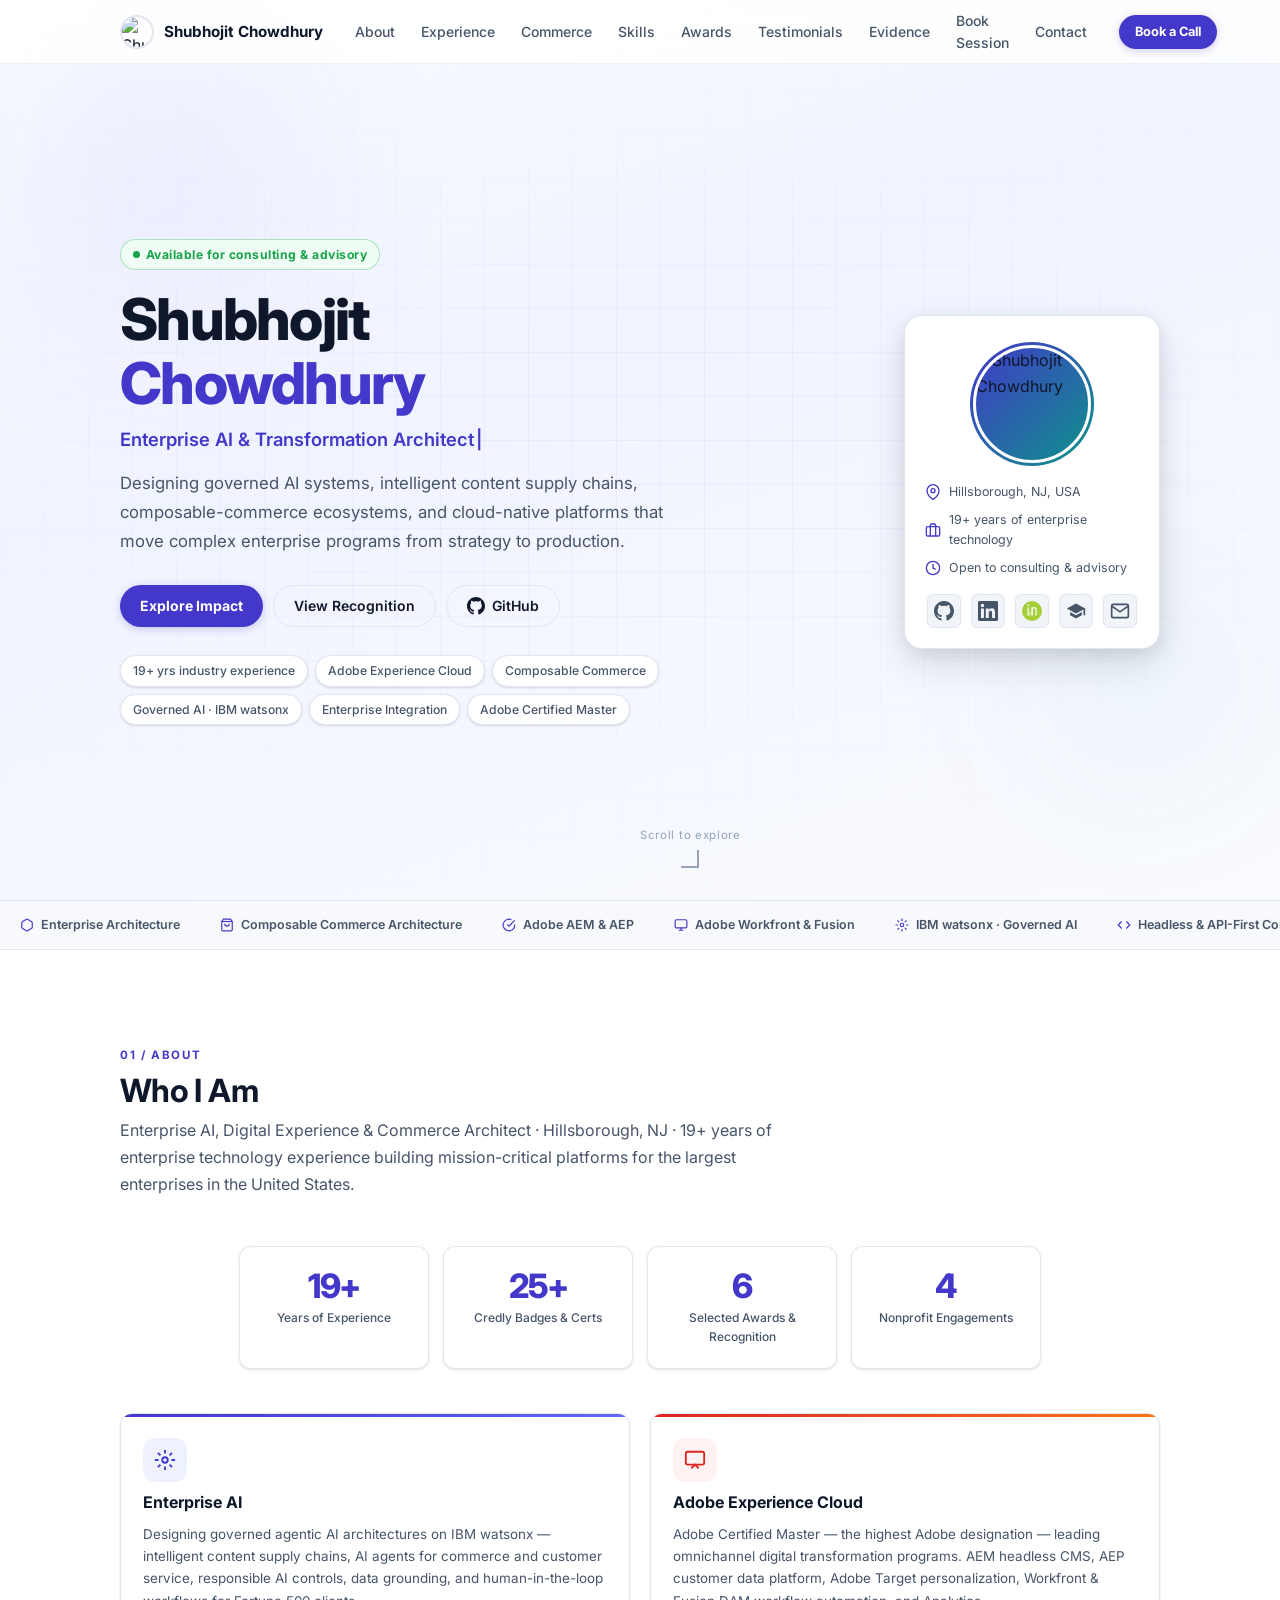
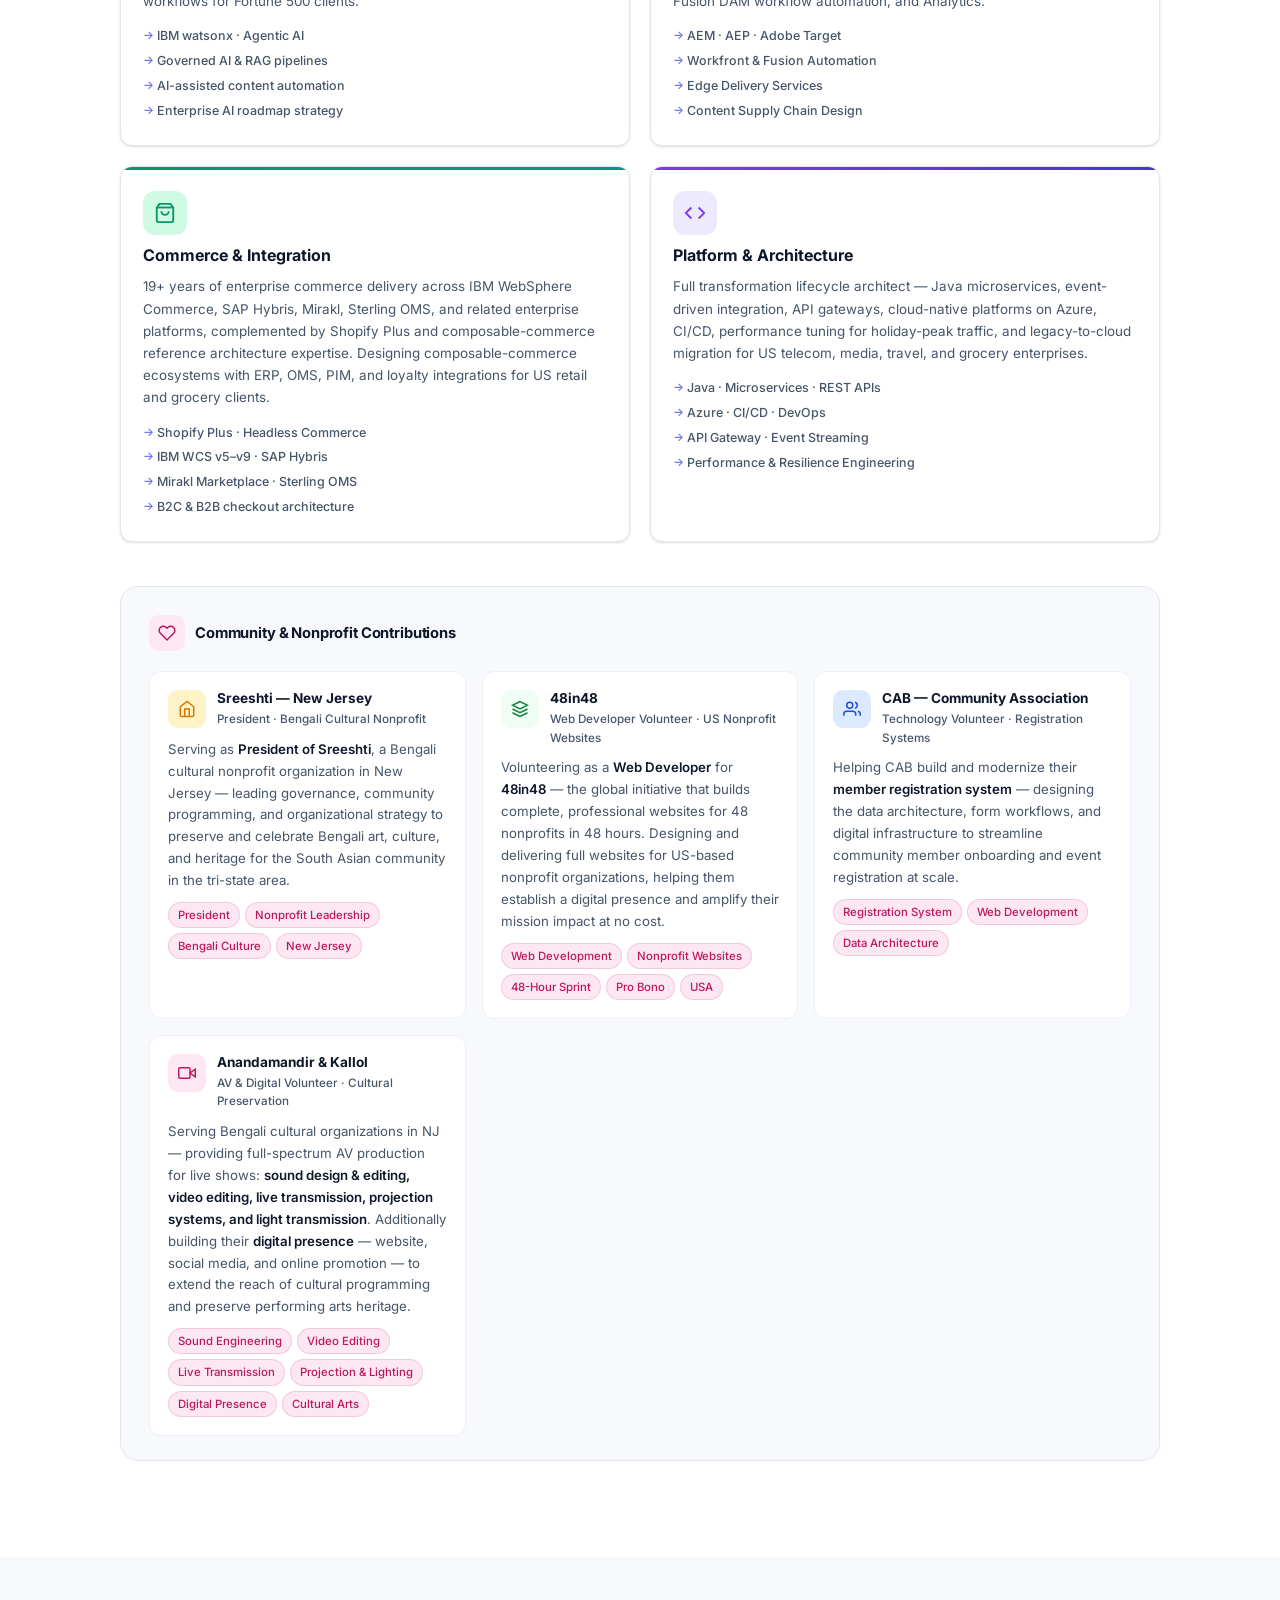
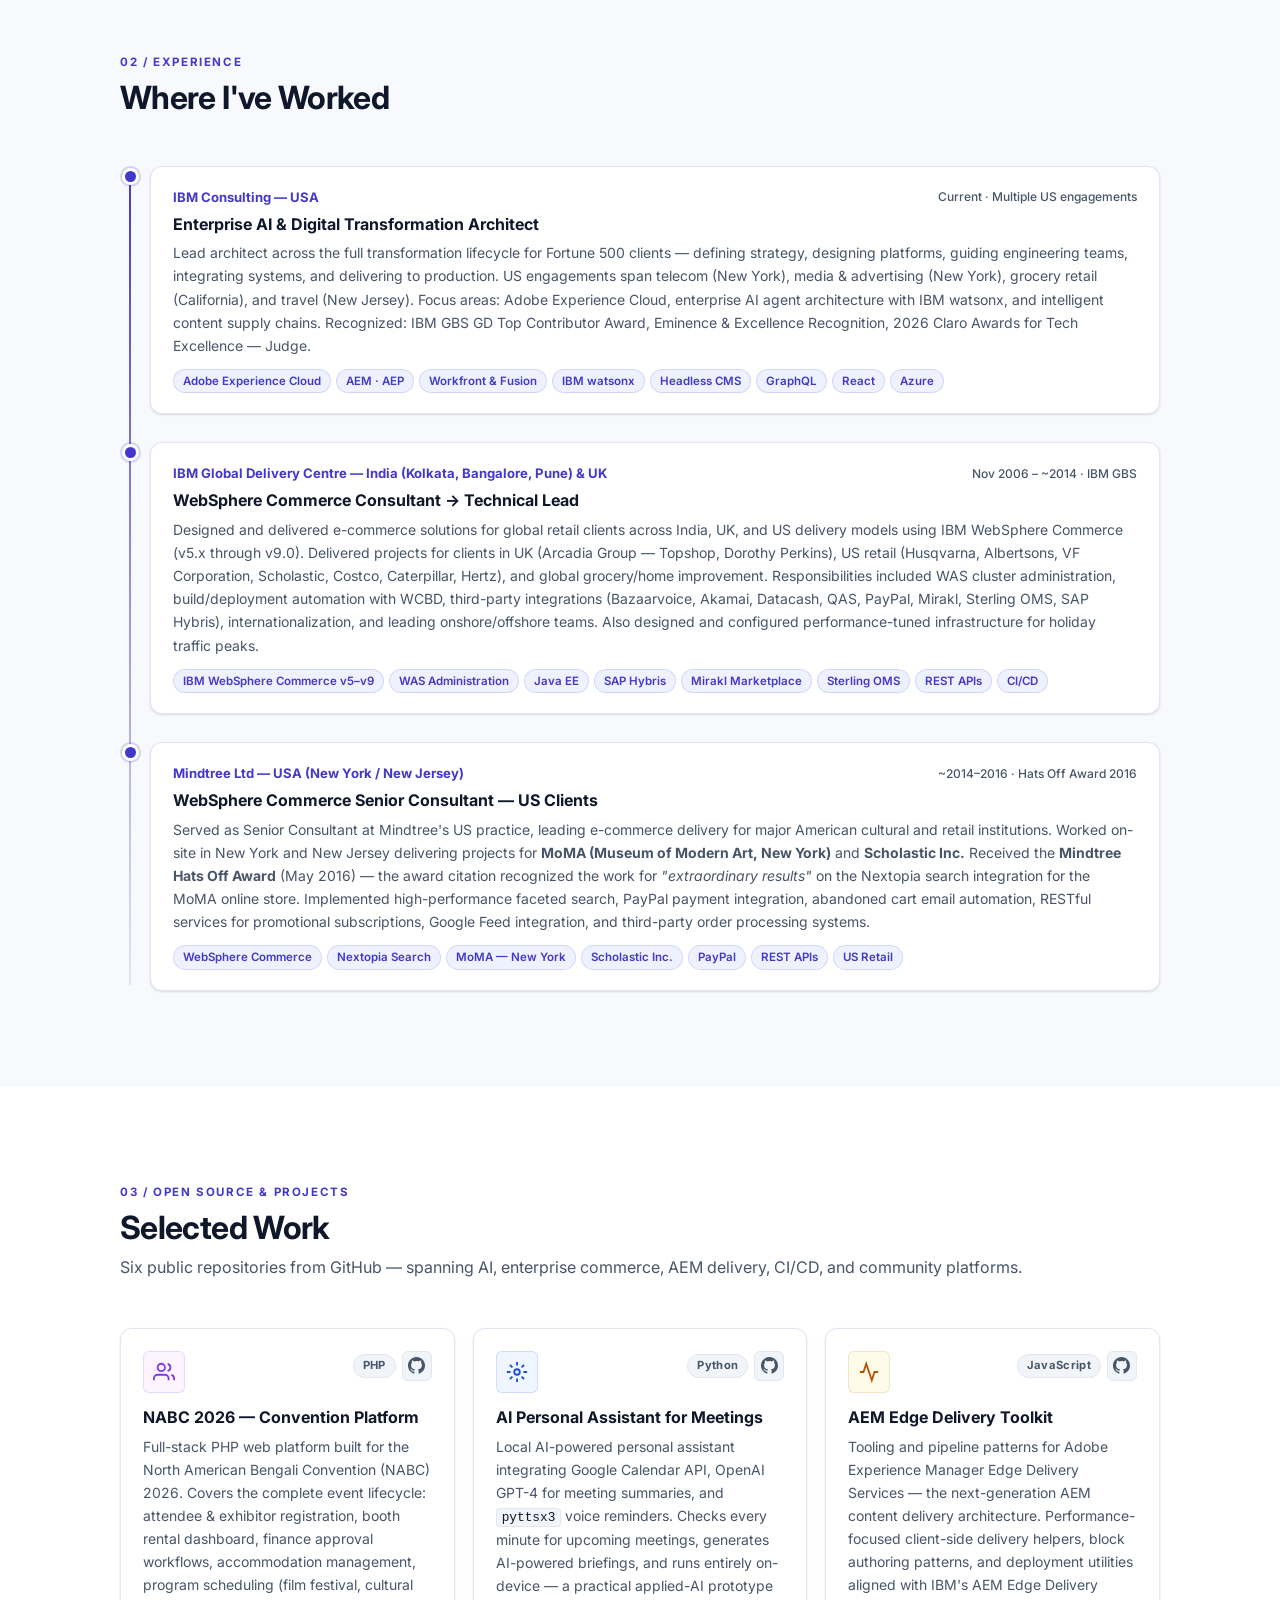
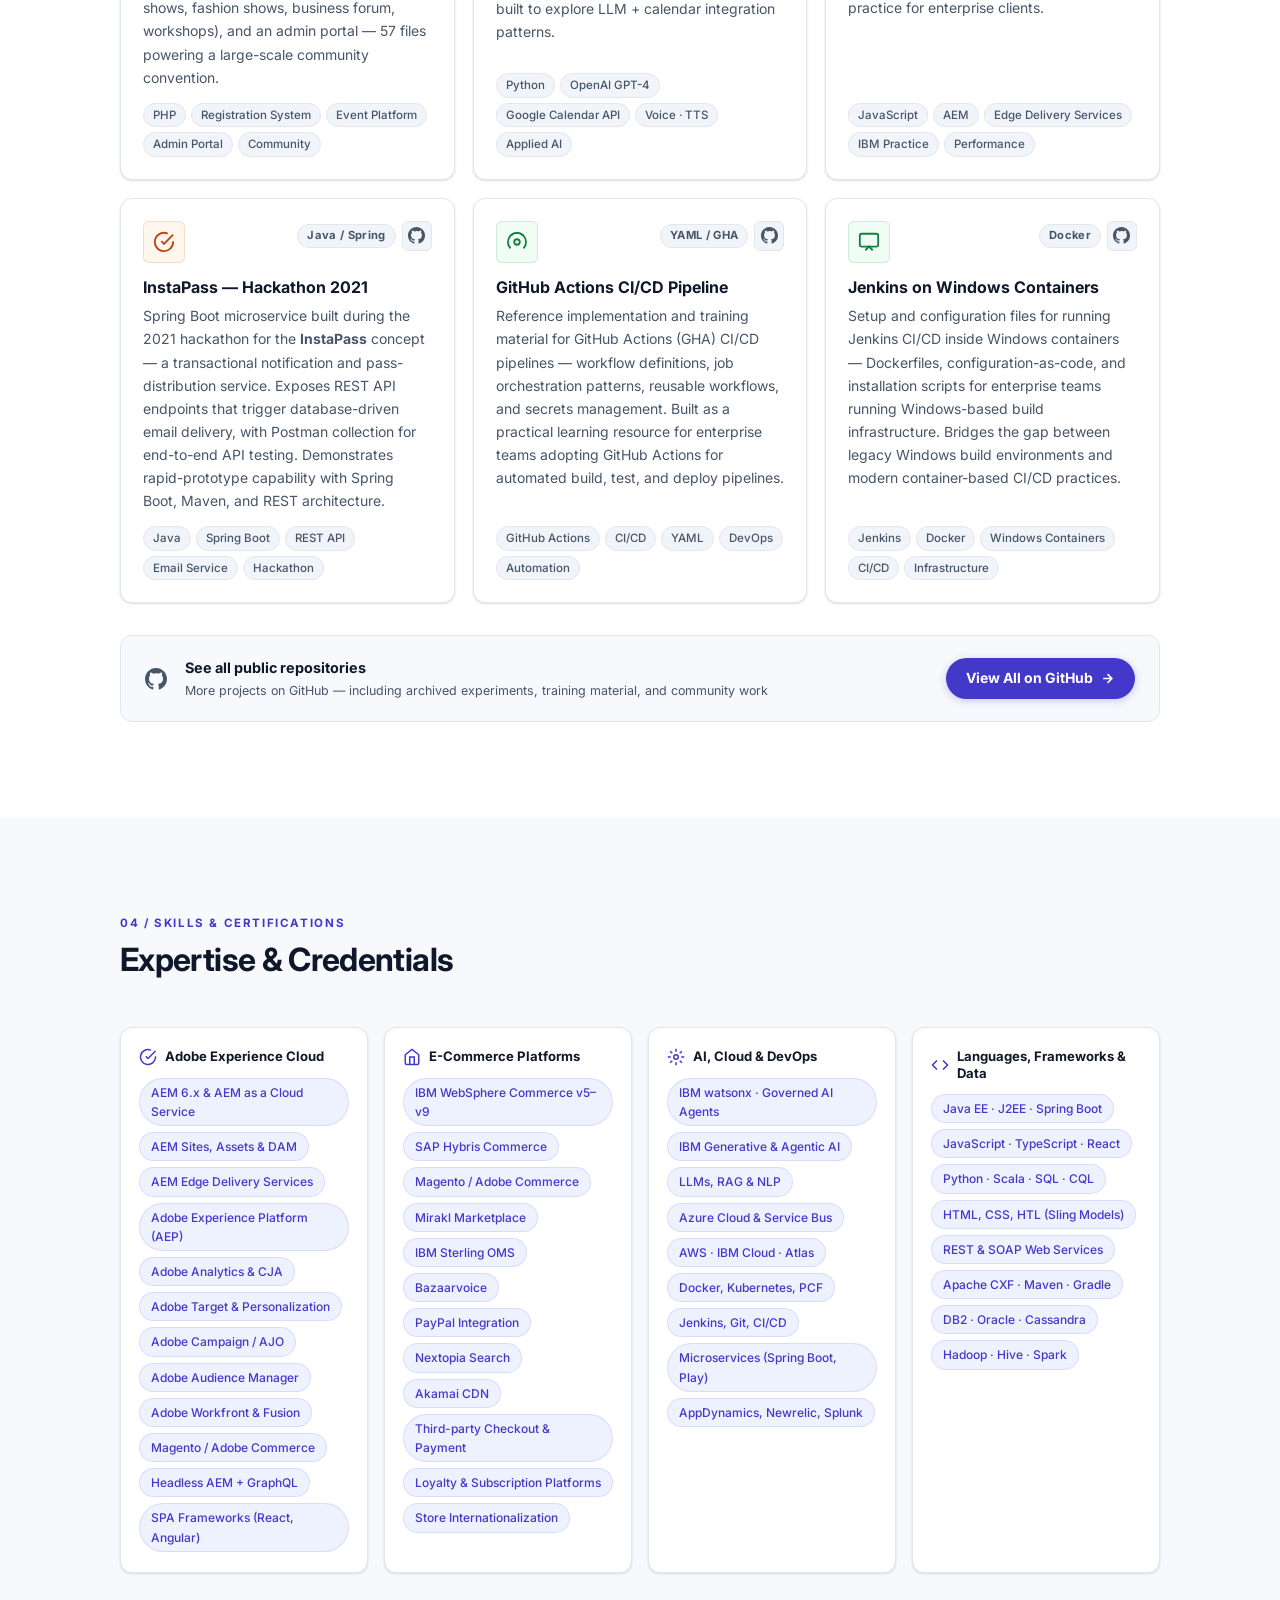
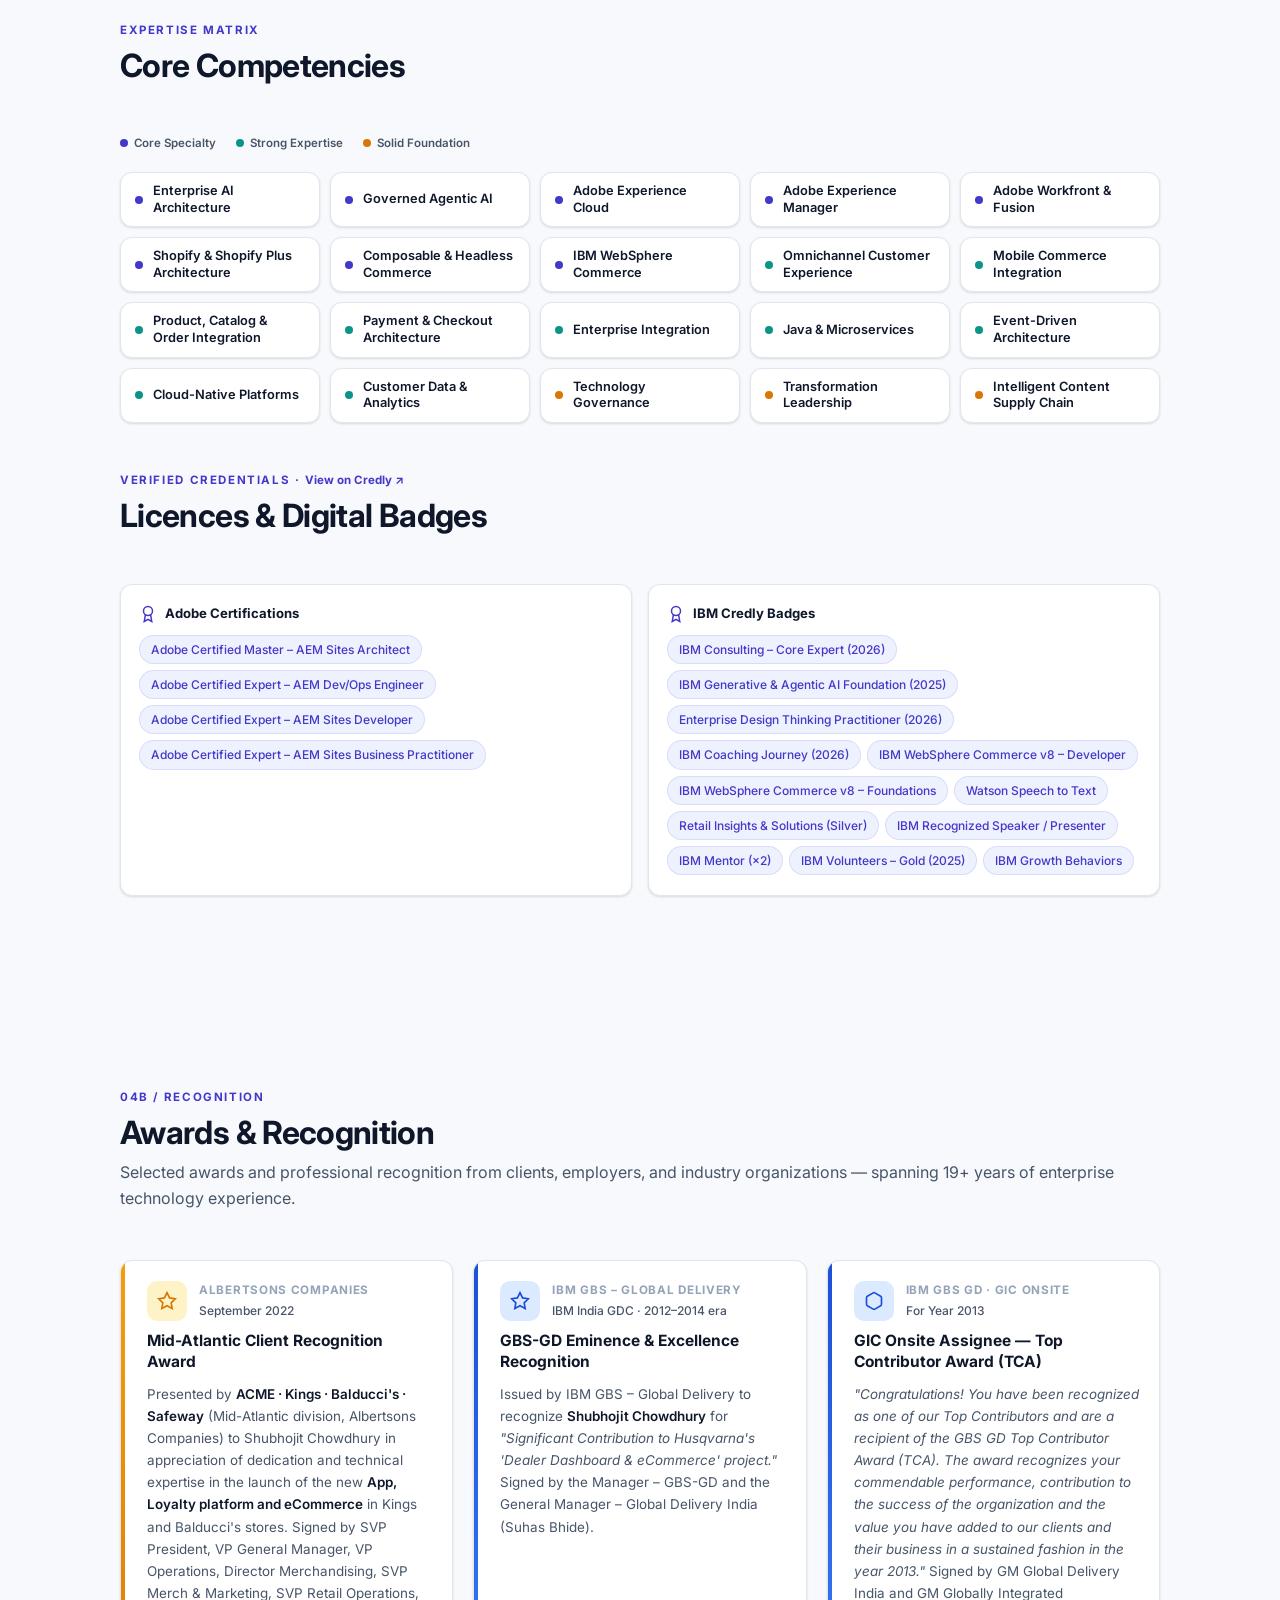
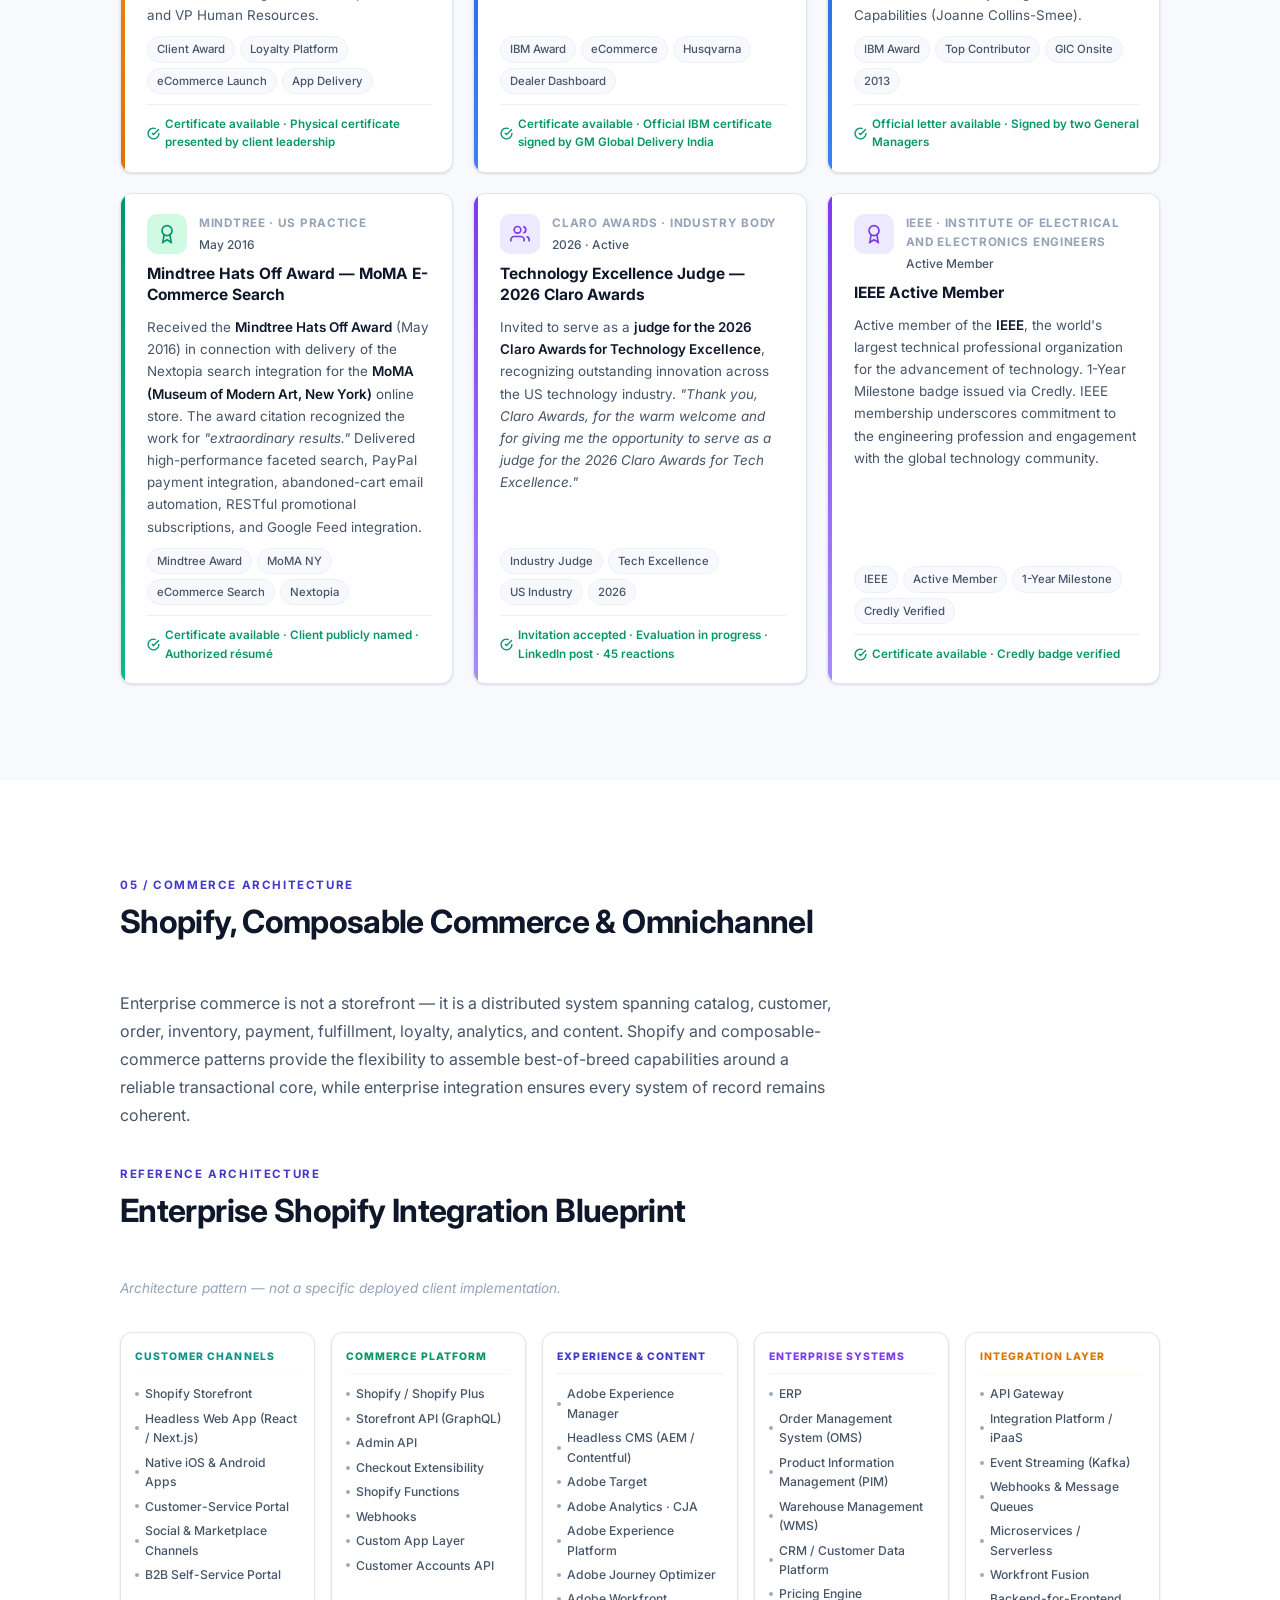
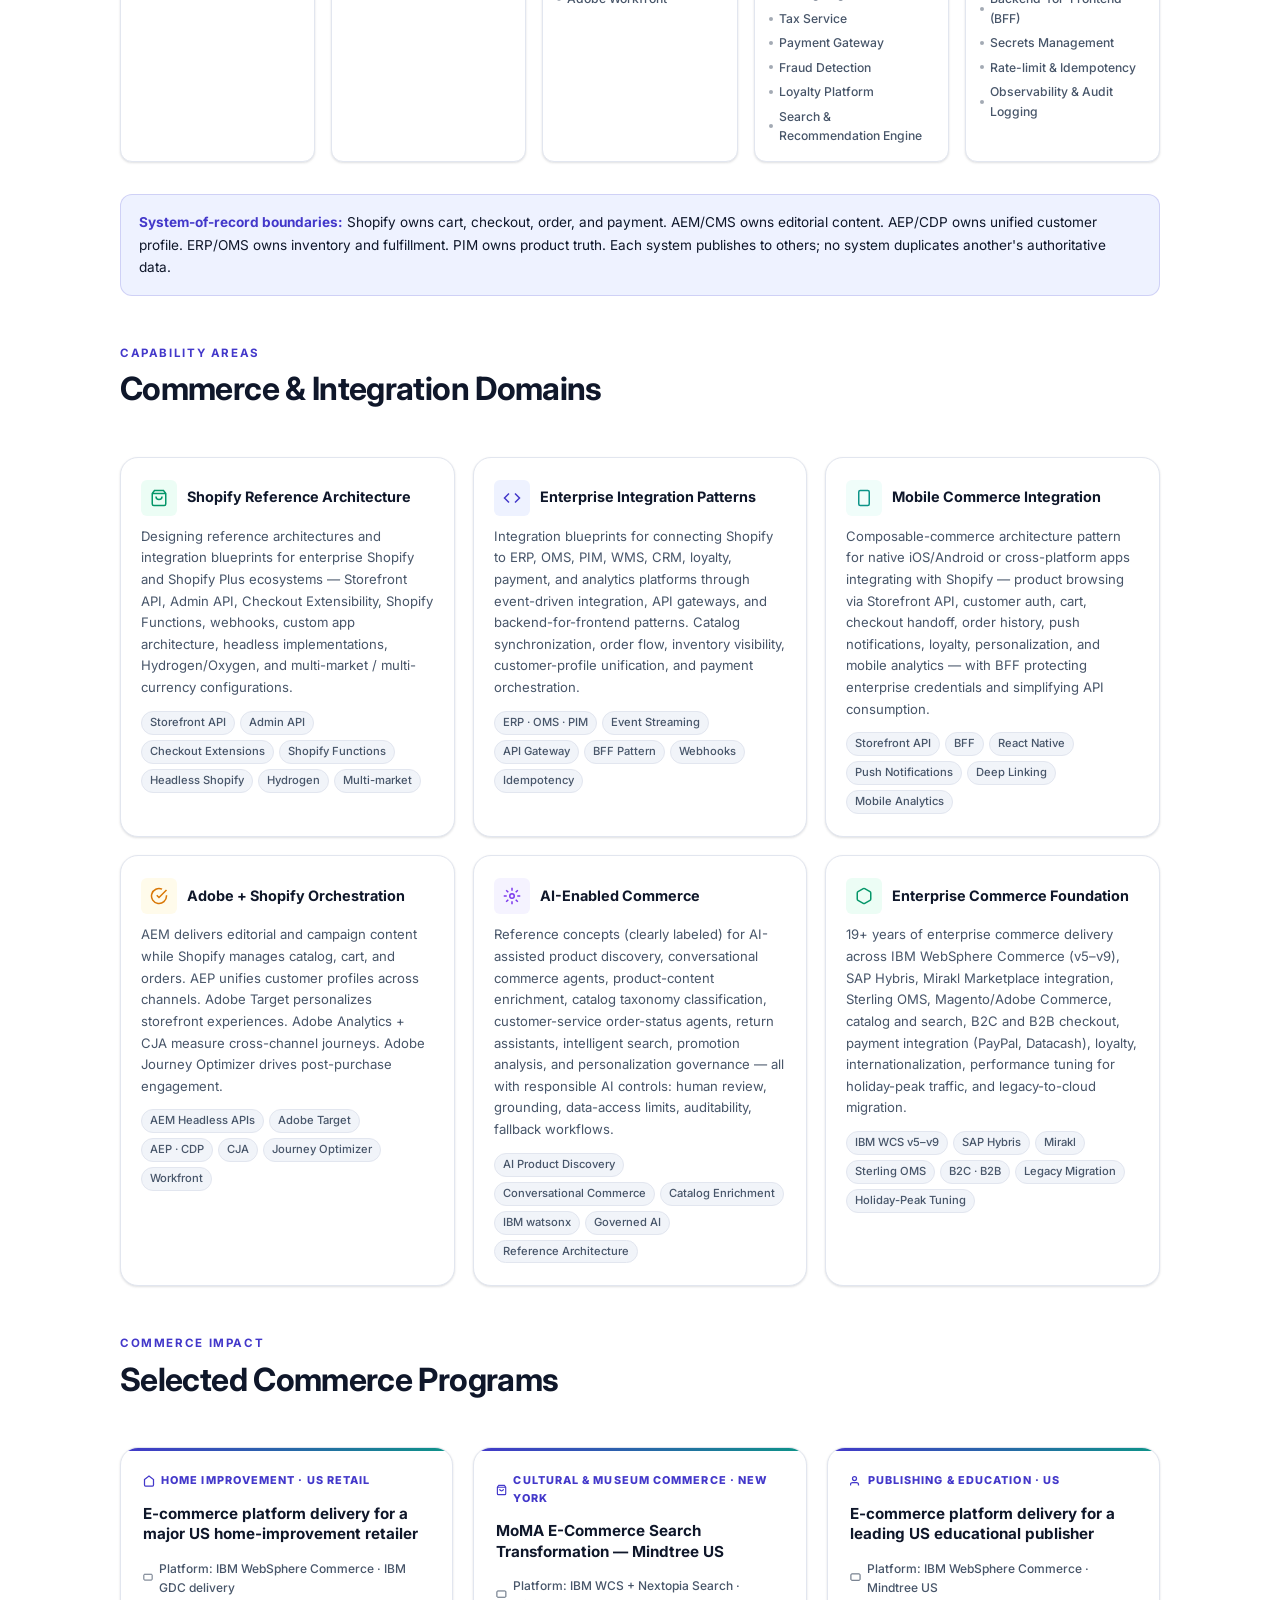
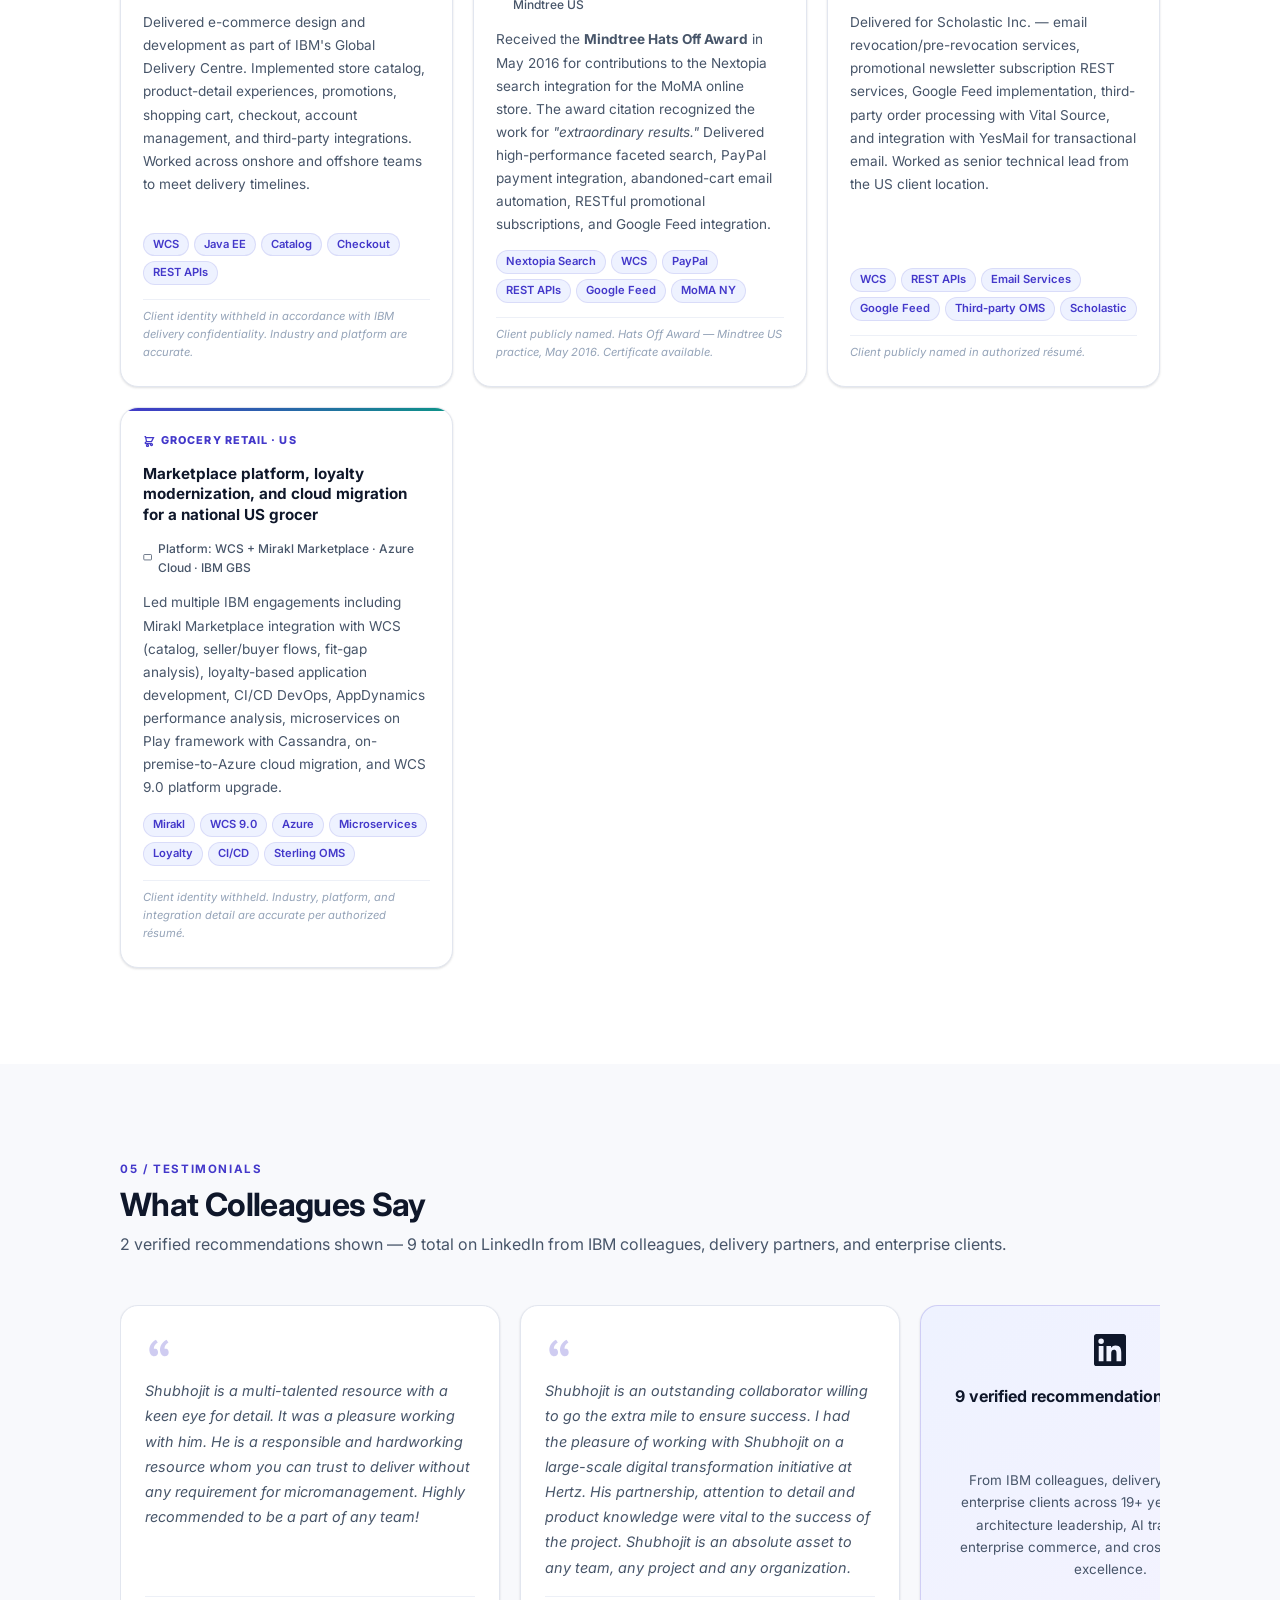
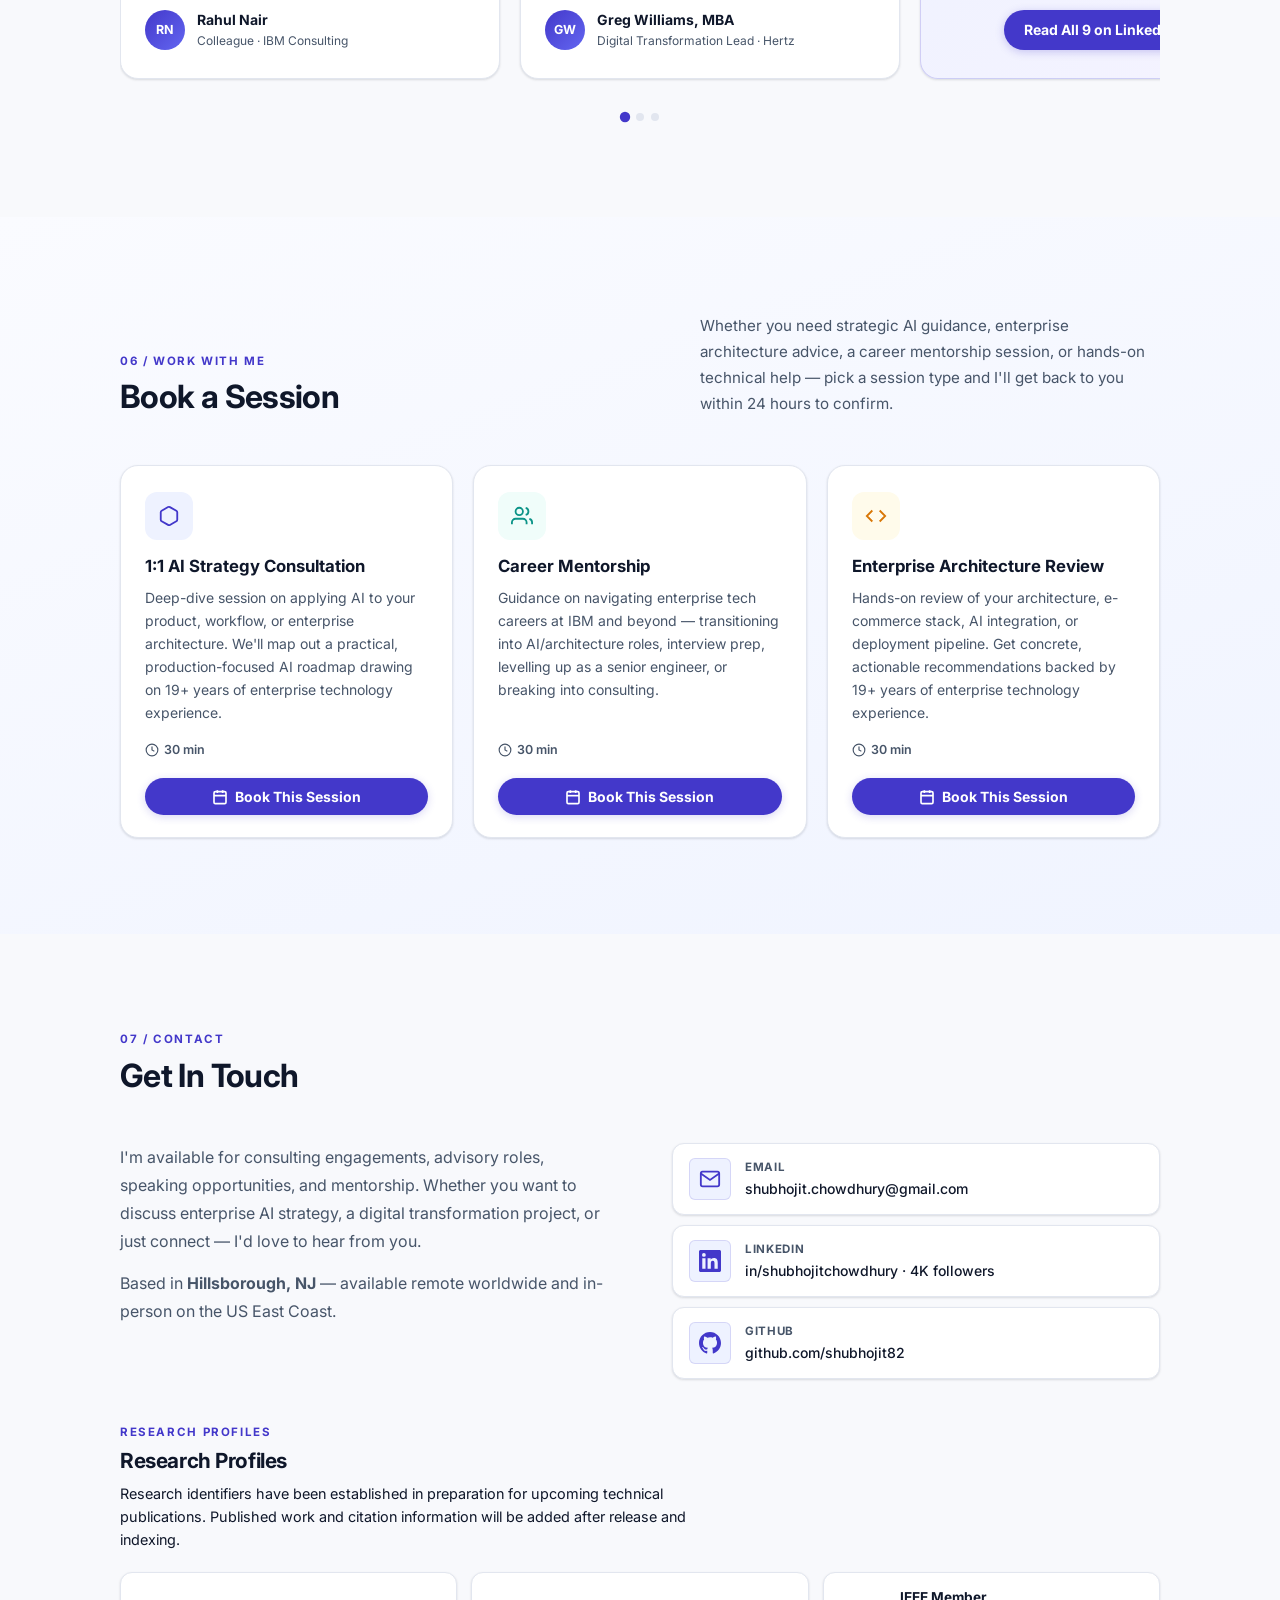
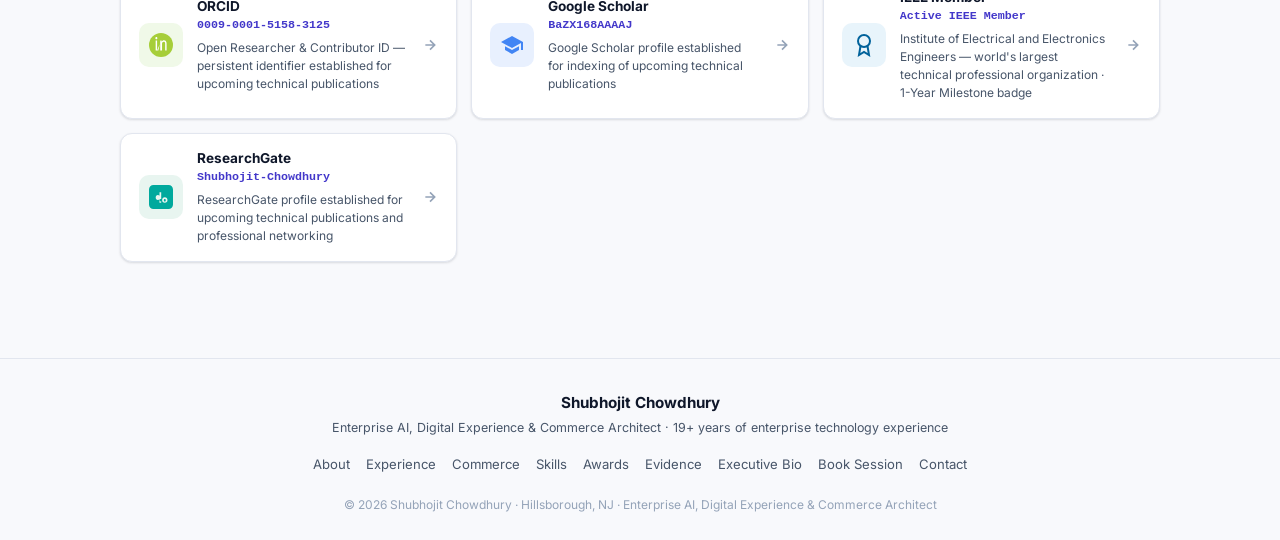
==== commit a129c372: "Credibility & consistency correction pass Shopify wording: - Replace all 'Shopify Platform Architect" ====
--- a/docs/index.html
+++ b/docs/index.html
@@ -3,7 +3,7 @@
 <head>
   <meta charset="utf-8" />
   <meta name="viewport" content="width=device-width,initial-scale=1" />
-  <title>Shubhojit Chowdhury — Enterprise AI, Digital Experience &amp; Commerce Architect · IBM Consulting</title>
+  <title>Shubhojit Chowdhury — Enterprise AI, Digital Experience &amp; Commerce Architect</title>
   <meta name="description" content="Enterprise AI, Digital Experience, and Commerce Architect specializing in governed AI, Adobe Experience Cloud, composable commerce, intelligent content supply chains, enterprise integration, and large-scale digital modernization." />
   <meta name="keywords" content="Enterprise AI Architect, Digital Transformation Architect, Enterprise Commerce Architect, Composable Commerce Architect, Headless Commerce, Adobe Experience Cloud Architect, Adobe Experience Manager Architect, IBM WebSphere Commerce, Mobile Commerce Architecture, Enterprise Integration, Java Microservices, Governed AI" />
   <link rel="preconnect" href="https://fonts.googleapis.com" />
@@ -271,7 +271,7 @@
             <svg width="22" height="22" viewBox="0 0 24 24" fill="none" stroke="currentColor" stroke-width="2"><path d="M6 2L3 6v14a2 2 0 0 0 2 2h14a2 2 0 0 0 2-2V6l-3-4z"/><line x1="3" y1="6" x2="21" y2="6"/><path d="M16 10a4 4 0 0 1-8 0"/></svg>
           </div>
           <h3 class="pillar-title">Commerce &amp; Integration</h3>
-          <p class="pillar-desc">19+ years of verified enterprise commerce delivery spanning IBM WebSphere Commerce, SAP Hybris, Mirakl, and Shopify Plus. Designing composable-commerce ecosystems with ERP, OMS, PIM, and loyalty integrations for US retail and grocery clients.</p>
+          <p class="pillar-desc">19+ years of enterprise commerce delivery across IBM WebSphere Commerce, SAP Hybris, Mirakl, Sterling OMS, and related enterprise platforms, complemented by Shopify Plus and composable-commerce reference architecture expertise. Designing composable-commerce ecosystems with ERP, OMS, PIM, and loyalty integrations for US retail and grocery clients.</p>
           <ul class="pillar-items">
             <li>Shopify Plus · Headless Commerce</li>
             <li>IBM WCS v5–v9 · SAP Hybris</li>
@@ -430,7 +430,7 @@
               <span class="timeline-period">~2014–2016 · Hats Off Award 2016</span>
             </div>
             <h3 class="timeline-role">WebSphere Commerce Senior Consultant — US Clients</h3>
-            <p class="timeline-desc">Served as Senior Consultant at Mindtree's US practice, leading e-commerce delivery for major American cultural and retail institutions. Worked on-site in New York and New Jersey delivering projects for <strong>MoMA (Museum of Modern Art, New York)</strong> and <strong>Scholastic Inc.</strong> — two of the most iconic US brands in culture and education. Received the prestigious <strong>Mindtree Hats Off Award</strong> (May 2016) for extraordinary results on the Nextopia search integration that transformed the MoMA online store experience. Implemented high-performance faceted search, PayPal payment integration, abandoned cart email automation, RESTful services for promotional subscriptions, Google Feed integration, and third-party order processing systems.</p>
+            <p class="timeline-desc">Served as Senior Consultant at Mindtree's US practice, leading e-commerce delivery for major American cultural and retail institutions. Worked on-site in New York and New Jersey delivering projects for <strong>MoMA (Museum of Modern Art, New York)</strong> and <strong>Scholastic Inc.</strong> Received the <strong>Mindtree Hats Off Award</strong> (May 2016) — the award citation recognized the work for <em>"extraordinary results"</em> on the Nextopia search integration for the MoMA online store. Implemented high-performance faceted search, PayPal payment integration, abandoned cart email automation, RESTful services for promotional subscriptions, Google Feed integration, and third-party order processing systems.</p>
             <div class="timeline-tags">
               <span>WebSphere Commerce</span><span>Nextopia Search</span><span>MoMA — New York</span><span>Scholastic Inc.</span><span>PayPal</span><span>REST APIs</span><span>US Retail</span>
             </div>
@@ -766,7 +766,7 @@
       <div class="section-header reveal">
         <span class="section-label">04b / Recognition</span>
         <h2>Awards &amp; Recognition</h2>
-        <p class="section-sub">Verified awards from IBM, clients, and industry bodies — spanning 19+ years of enterprise delivery.</p>
+        <p class="section-sub">Selected awards and professional recognition from clients, employers, and industry organizations — spanning 19+ years of enterprise technology experience.</p>
       </div>
 
       <div class="awards-grid">
@@ -793,7 +793,7 @@
             </div>
             <div class="award-card-verified">
               <svg width="13" height="13" viewBox="0 0 24 24" fill="none" stroke="currentColor" stroke-width="2.5"><path d="M22 11.08V12a10 10 0 1 1-5.93-9.14"/><polyline points="22 4 12 14.01 9 11.01"/></svg>
-              Verified · Physical certificate presented by client leadership
+              Certificate available · Physical certificate presented by client leadership
             </div>
           </div>
         </div>
@@ -820,7 +820,7 @@
             </div>
             <div class="award-card-verified">
               <svg width="13" height="13" viewBox="0 0 24 24" fill="none" stroke="currentColor" stroke-width="2.5"><path d="M22 11.08V12a10 10 0 1 1-5.93-9.14"/><polyline points="22 4 12 14.01 9 11.01"/></svg>
-              Verified · Official IBM certificate signed by GM Global Delivery India
+              Certificate available · Official IBM certificate signed by GM Global Delivery India
             </div>
           </div>
         </div>
@@ -847,7 +847,7 @@
             </div>
             <div class="award-card-verified">
               <svg width="13" height="13" viewBox="0 0 24 24" fill="none" stroke="currentColor" stroke-width="2.5"><path d="M22 11.08V12a10 10 0 1 1-5.93-9.14"/><polyline points="22 4 12 14.01 9 11.01"/></svg>
-              Verified · Official IBM letter signed by two General Managers
+              Official letter available · Signed by two General Managers
             </div>
           </div>
         </div>
@@ -865,16 +865,16 @@
                 <span class="award-card-date">May 2016</span>
               </div>
             </div>
-            <h3 class="award-card-title">Hats Off Award — MoMA New York</h3>
+            <h3 class="award-card-title">Mindtree Hats Off Award — MoMA E-Commerce Search</h3>
             <p class="award-card-desc">
-              Received the Mindtree <strong>Hats Off Award</strong> for extraordinary results on the Nextopia search integration for the <strong>Museum of Modern Art (MoMA) New York</strong> online store. Delivered high-performance faceted search, PayPal payment integration, abandoned-cart email automation, RESTful promotional subscriptions, and Google Feed integration.
+              Received the <strong>Mindtree Hats Off Award</strong> (May 2016) in connection with delivery of the Nextopia search integration for the <strong>MoMA (Museum of Modern Art, New York)</strong> online store. The award citation recognized the work for <em>"extraordinary results."</em> Delivered high-performance faceted search, PayPal payment integration, abandoned-cart email automation, RESTful promotional subscriptions, and Google Feed integration.
             </p>
             <div class="award-card-tags">
-              <span>Mindtree Award</span><span>MoMA NY</span><span>eCommerce</span><span>Search Excellence</span>
+              <span>Mindtree Award</span><span>MoMA NY</span><span>eCommerce Search</span><span>Nextopia</span>
             </div>
             <div class="award-card-verified">
               <svg width="13" height="13" viewBox="0 0 24 24" fill="none" stroke="currentColor" stroke-width="2.5"><path d="M22 11.08V12a10 10 0 1 1-5.93-9.14"/><polyline points="22 4 12 14.01 9 11.01"/></svg>
-              Verified · Client publicly named (MoMA) · Authorized résumé
+              Certificate available · Client publicly named · Authorized résumé
             </div>
           </div>
         </div>
@@ -1036,9 +1036,9 @@
         <div class="commerce-cap-card reveal">
           <div class="commerce-cap-card-header">
             <div class="commerce-cap-icon green"><svg width="18" height="18" viewBox="0 0 24 24" fill="none" stroke="currentColor" stroke-width="2"><path d="M6 2L3 6v14a2 2 0 0 0 2 2h14a2 2 0 0 0 2-2V6l-3-4z"/><line x1="3" y1="6" x2="21" y2="6"/><path d="M16 10a4 4 0 0 1-8 0"/></svg></div>
-            <h3 class="commerce-cap-title">Shopify Platform Architecture</h3>
-          </div>
-          <p class="commerce-cap-desc">Designing Shopify and Shopify Plus ecosystems for enterprise use — Storefront API, Admin API, Checkout Extensibility, Shopify Functions, webhooks, custom app architecture, headless implementations, Hydrogen/Oxygen, and multi-market / multi-currency configurations.</p>
+            <h3 class="commerce-cap-title">Shopify Reference Architecture</h3>
+          </div>
+          <p class="commerce-cap-desc">Designing reference architectures and integration blueprints for enterprise Shopify and Shopify Plus ecosystems — Storefront API, Admin API, Checkout Extensibility, Shopify Functions, webhooks, custom app architecture, headless implementations, Hydrogen/Oxygen, and multi-market / multi-currency configurations.</p>
           <div class="commerce-cap-pills">
             <span>Storefront API</span><span>Admin API</span><span>Checkout Extensions</span><span>Shopify Functions</span><span>Headless Shopify</span><span>Hydrogen</span><span>Multi-market</span>
           </div>
@@ -1049,7 +1049,7 @@
             <div class="commerce-cap-icon indigo"><svg width="18" height="18" viewBox="0 0 24 24" fill="none" stroke="currentColor" stroke-width="2"><polyline points="16 18 22 12 16 6"/><polyline points="8 6 2 12 8 18"/></svg></div>
             <h3 class="commerce-cap-title">Enterprise Integration Patterns</h3>
           </div>
-          <p class="commerce-cap-desc">Connecting Shopify to ERP, OMS, PIM, WMS, CRM, loyalty, payment, and analytics platforms through event-driven integration, API gateways, and backend-for-frontend patterns. Catalog synchronization, order flow, inventory visibility, customer-profile unification, and payment orchestration.</p>
+          <p class="commerce-cap-desc">Integration blueprints for connecting Shopify to ERP, OMS, PIM, WMS, CRM, loyalty, payment, and analytics platforms through event-driven integration, API gateways, and backend-for-frontend patterns. Catalog synchronization, order flow, inventory visibility, customer-profile unification, and payment orchestration.</p>
           <div class="commerce-cap-pills">
             <span>ERP · OMS · PIM</span><span>Event Streaming</span><span>API Gateway</span><span>BFF Pattern</span><span>Webhooks</span><span>Idempotency</span>
           </div>
@@ -1060,7 +1060,7 @@
             <div class="commerce-cap-icon teal"><svg width="18" height="18" viewBox="0 0 24 24" fill="none" stroke="currentColor" stroke-width="2"><rect x="5" y="2" width="14" height="20" rx="2" ry="2"/><line x1="12" y1="18" x2="12" y2="18"/></svg></div>
             <h3 class="commerce-cap-title">Mobile Commerce Integration</h3>
           </div>
-          <p class="commerce-cap-desc">Reference architecture for native iOS/Android or cross-platform apps integrating with Shopify — product browsing via Storefront API, customer auth, cart, checkout handoff, order history, push notifications, loyalty, personalization, and mobile analytics — with BFF protecting enterprise credentials and simplifying API consumption.</p>
+          <p class="commerce-cap-desc">Composable-commerce architecture pattern for native iOS/Android or cross-platform apps integrating with Shopify — product browsing via Storefront API, customer auth, cart, checkout handoff, order history, push notifications, loyalty, personalization, and mobile analytics — with BFF protecting enterprise credentials and simplifying API consumption.</p>
           <div class="commerce-cap-pills">
             <span>Storefront API</span><span>BFF</span><span>React Native</span><span>Push Notifications</span><span>Deep Linking</span><span>Mobile Analytics</span>
           </div>
@@ -1093,7 +1093,7 @@
             <div class="commerce-cap-icon green"><svg width="18" height="18" viewBox="0 0 24 24" fill="none" stroke="currentColor" stroke-width="2"><path d="M21 16V8a2 2 0 0 0-1-1.73l-7-4a2 2 0 0 0-2 0l-7 4A2 2 0 0 0 3 8v8a2 2 0 0 0 1 1.73l7 4a2 2 0 0 0 2 0l7-4A2 2 0 0 0 21 16z"/></svg></div>
             <h3 class="commerce-cap-title">Enterprise Commerce Foundation</h3>
           </div>
-          <p class="commerce-cap-desc">19+ years of verified enterprise commerce delivery — IBM WebSphere Commerce (v5–v9), SAP Hybris, Mirakl Marketplace integration, Sterling OMS, Magento/Adobe Commerce, catalog and search, B2C and B2B checkout, payment integration (PayPal, Datacash), loyalty, internationalization, performance tuning for holiday-peak traffic, and legacy-to-cloud migration.</p>
+          <p class="commerce-cap-desc">19+ years of enterprise commerce delivery across IBM WebSphere Commerce (v5–v9), SAP Hybris, Mirakl Marketplace integration, Sterling OMS, Magento/Adobe Commerce, catalog and search, B2C and B2B checkout, payment integration (PayPal, Datacash), loyalty, internationalization, performance tuning for holiday-peak traffic, and legacy-to-cloud migration.</p>
           <div class="commerce-cap-pills">
             <span>IBM WCS v5–v9</span><span>SAP Hybris</span><span>Mirakl</span><span>Sterling OMS</span><span>B2C · B2B</span><span>Legacy Migration</span><span>Holiday-Peak Tuning</span>
           </div>
@@ -1129,14 +1129,14 @@
             <svg width="12" height="12" viewBox="0 0 24 24" fill="none" stroke="currentColor" stroke-width="2.5"><path d="M6 2L3 6v14a2 2 0 0 0 2 2h14a2 2 0 0 0 2-2V6l-3-4z"/><line x1="3" y1="6" x2="21" y2="6"/><path d="M16 10a4 4 0 0 1-8 0"/></svg>
             Cultural &amp; Museum Commerce · New York
           </div>
-          <div class="case-study-challenge">High-performance search transformation for the MoMA online store</div>
+          <div class="case-study-challenge">MoMA E-Commerce Search Transformation — Mindtree US</div>
           <div class="case-study-platform">
             <svg width="12" height="12" viewBox="0 0 24 24" fill="none" stroke="currentColor" stroke-width="2"><rect x="2" y="3" width="20" height="14" rx="2"/></svg>
             Platform: IBM WCS + Nextopia Search · Mindtree US
           </div>
-          <p class="case-study-desc">Received the <strong>Mindtree Hats Off Award</strong> for extraordinary results on the Nextopia search integration for the Museum of Modern Art (MoMA) New York online store. Delivered high-performance faceted search, PayPal payment integration, abandoned-cart email automation, RESTful promotional subscriptions, and Google Feed integration.</p>
+          <p class="case-study-desc">Received the <strong>Mindtree Hats Off Award</strong> in May 2016 for contributions to the Nextopia search integration for the MoMA online store. The award citation recognized the work for <em>"extraordinary results."</em> Delivered high-performance faceted search, PayPal payment integration, abandoned-cart email automation, RESTful promotional subscriptions, and Google Feed integration.</p>
           <div class="case-study-tags"><span>Nextopia Search</span><span>WCS</span><span>PayPal</span><span>REST APIs</span><span>Google Feed</span><span>MoMA NY</span></div>
-          <div class="case-study-note">Client publicly named. Hats Off Award is a verified Mindtree recognition.</div>
+          <div class="case-study-note">Client publicly named. Hats Off Award — Mindtree US practice, May 2016. Certificate available.</div>
         </div>
 
         <div class="case-study-card reveal reveal-delay-2">
@@ -1252,7 +1252,7 @@
             <svg width="22" height="22" viewBox="0 0 24 24" fill="none" stroke="currentColor" stroke-width="2"><path d="M21 16V8a2 2 0 0 0-1-1.73l-7-4a2 2 0 0 0-2 0l-7 4A2 2 0 0 0 3 8v8a2 2 0 0 0 1 1.73l7 4a2 2 0 0 0 2 0l7-4A2 2 0 0 0 21 16z"/></svg>
           </div>
           <h3 class="service-title">1:1 AI Strategy Consultation</h3>
-          <p class="service-desc">Deep-dive session on applying AI to your product, workflow, or enterprise architecture. We'll map out a practical, production-focused AI roadmap drawing on 19+ years of IBM delivery experience.</p>
+          <p class="service-desc">Deep-dive session on applying AI to your product, workflow, or enterprise architecture. We'll map out a practical, production-focused AI roadmap drawing on 19+ years of enterprise technology experience.</p>
           <div class="service-meta">
             <span class="service-duration">
               <svg width="14" height="14" viewBox="0 0 24 24" fill="none" stroke="currentColor" stroke-width="2"><circle cx="12" cy="12" r="10"/><polyline points="12 6 12 12 16 14"/></svg>
@@ -1288,7 +1288,7 @@
             <svg width="22" height="22" viewBox="0 0 24 24" fill="none" stroke="currentColor" stroke-width="2"><polyline points="16 18 22 12 16 6"/><polyline points="8 6 2 12 8 18"/></svg>
           </div>
           <h3 class="service-title">Enterprise Architecture Review</h3>
-          <p class="service-desc">Hands-on review of your architecture, e-commerce stack, AI integration, or deployment pipeline. Get concrete, actionable recommendations backed by 19+ years of IBM enterprise delivery.</p>
+          <p class="service-desc">Hands-on review of your architecture, e-commerce stack, AI integration, or deployment pipeline. Get concrete, actionable recommendations backed by 19+ years of enterprise technology experience.</p>
           <div class="service-meta">
             <span class="service-duration">
               <svg width="14" height="14" viewBox="0 0 24 24" fill="none" stroke="currentColor" stroke-width="2"><circle cx="12" cy="12" r="10"/><polyline points="12 6 12 12 16 14"/></svg>
@@ -1406,8 +1406,9 @@
 
       <!-- Academic & Research Profiles -->
       <div class="section-header reveal" style="margin-top:44px;margin-bottom:20px;">
-        <span class="section-label">Academic &amp; Research Profiles</span>
-        <h2 style="font-size:1.3rem;">Research Identity &amp; Scholarly Presence</h2>
+        <span class="section-label">Research Profiles</span>
+        <h2 style="font-size:1.3rem;">Research Profiles</h2>
+        <p style="font-size:0.9rem;color:var(--muted);margin-top:8px;max-width:620px;">Research identifiers have been established in preparation for upcoming technical publications. Published work and citation information will be added after release and indexing.</p>
       </div>
       <div class="academic-profiles reveal">
 
@@ -1421,7 +1422,7 @@
           <div class="academic-card-content">
             <div class="academic-card-name">ORCID</div>
             <div class="academic-card-id">0009-0001-5158-3125</div>
-            <div class="academic-card-desc">Open Researcher &amp; Contributor ID — unique persistent identifier linking research output and scholarly activity</div>
+            <div class="academic-card-desc">Open Researcher &amp; Contributor ID — persistent identifier established for upcoming technical publications</div>
           </div>
           <svg class="academic-card-arrow" width="16" height="16" viewBox="0 0 24 24" fill="none" stroke="currentColor" stroke-width="2.5"><path d="M5 12h14M12 5l7 7-7 7"/></svg>
         </a>
@@ -1436,7 +1437,7 @@
           <div class="academic-card-content">
             <div class="academic-card-name">Google Scholar</div>
             <div class="academic-card-id">BaZX168AAAAJ</div>
-            <div class="academic-card-desc">Scholar profile tracking citations, publications, and academic contributions indexed by Google</div>
+            <div class="academic-card-desc">Google Scholar profile established for indexing of upcoming technical publications</div>
           </div>
           <svg class="academic-card-arrow" width="16" height="16" viewBox="0 0 24 24" fill="none" stroke="currentColor" stroke-width="2.5"><path d="M5 12h14M12 5l7 7-7 7"/></svg>
         </a>
@@ -1464,7 +1465,7 @@
           <div class="academic-card-content">
             <div class="academic-card-name">ResearchGate</div>
             <div class="academic-card-id">Shubhojit-Chowdhury</div>
-            <div class="academic-card-desc">Research network profile for academic publications, papers, and scholarly engagement with the global research community</div>
+            <div class="academic-card-desc">ResearchGate profile established for upcoming technical publications and professional networking</div>
           </div>
           <svg class="academic-card-arrow" width="16" height="16" viewBox="0 0 24 24" fill="none" stroke="currentColor" stroke-width="2.5"><path d="M5 12h14M12 5l7 7-7 7"/></svg>
         </a>
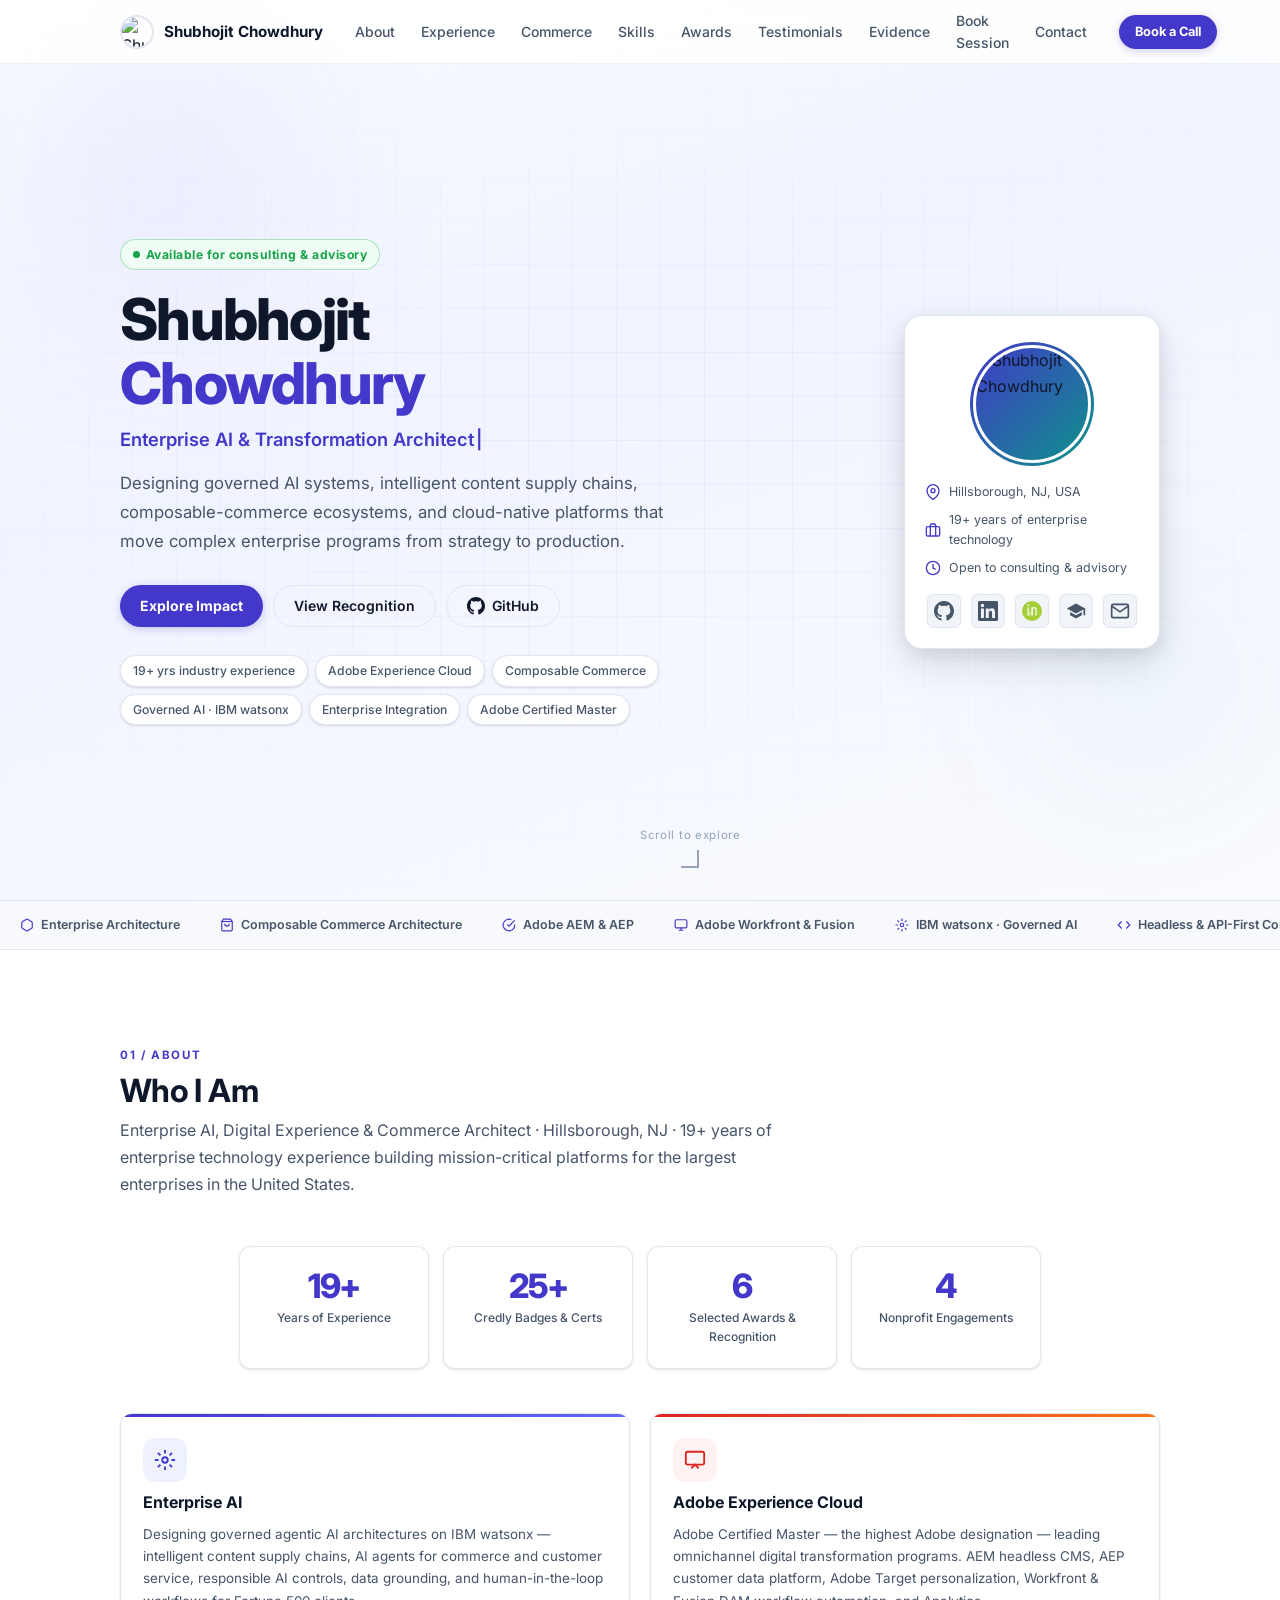
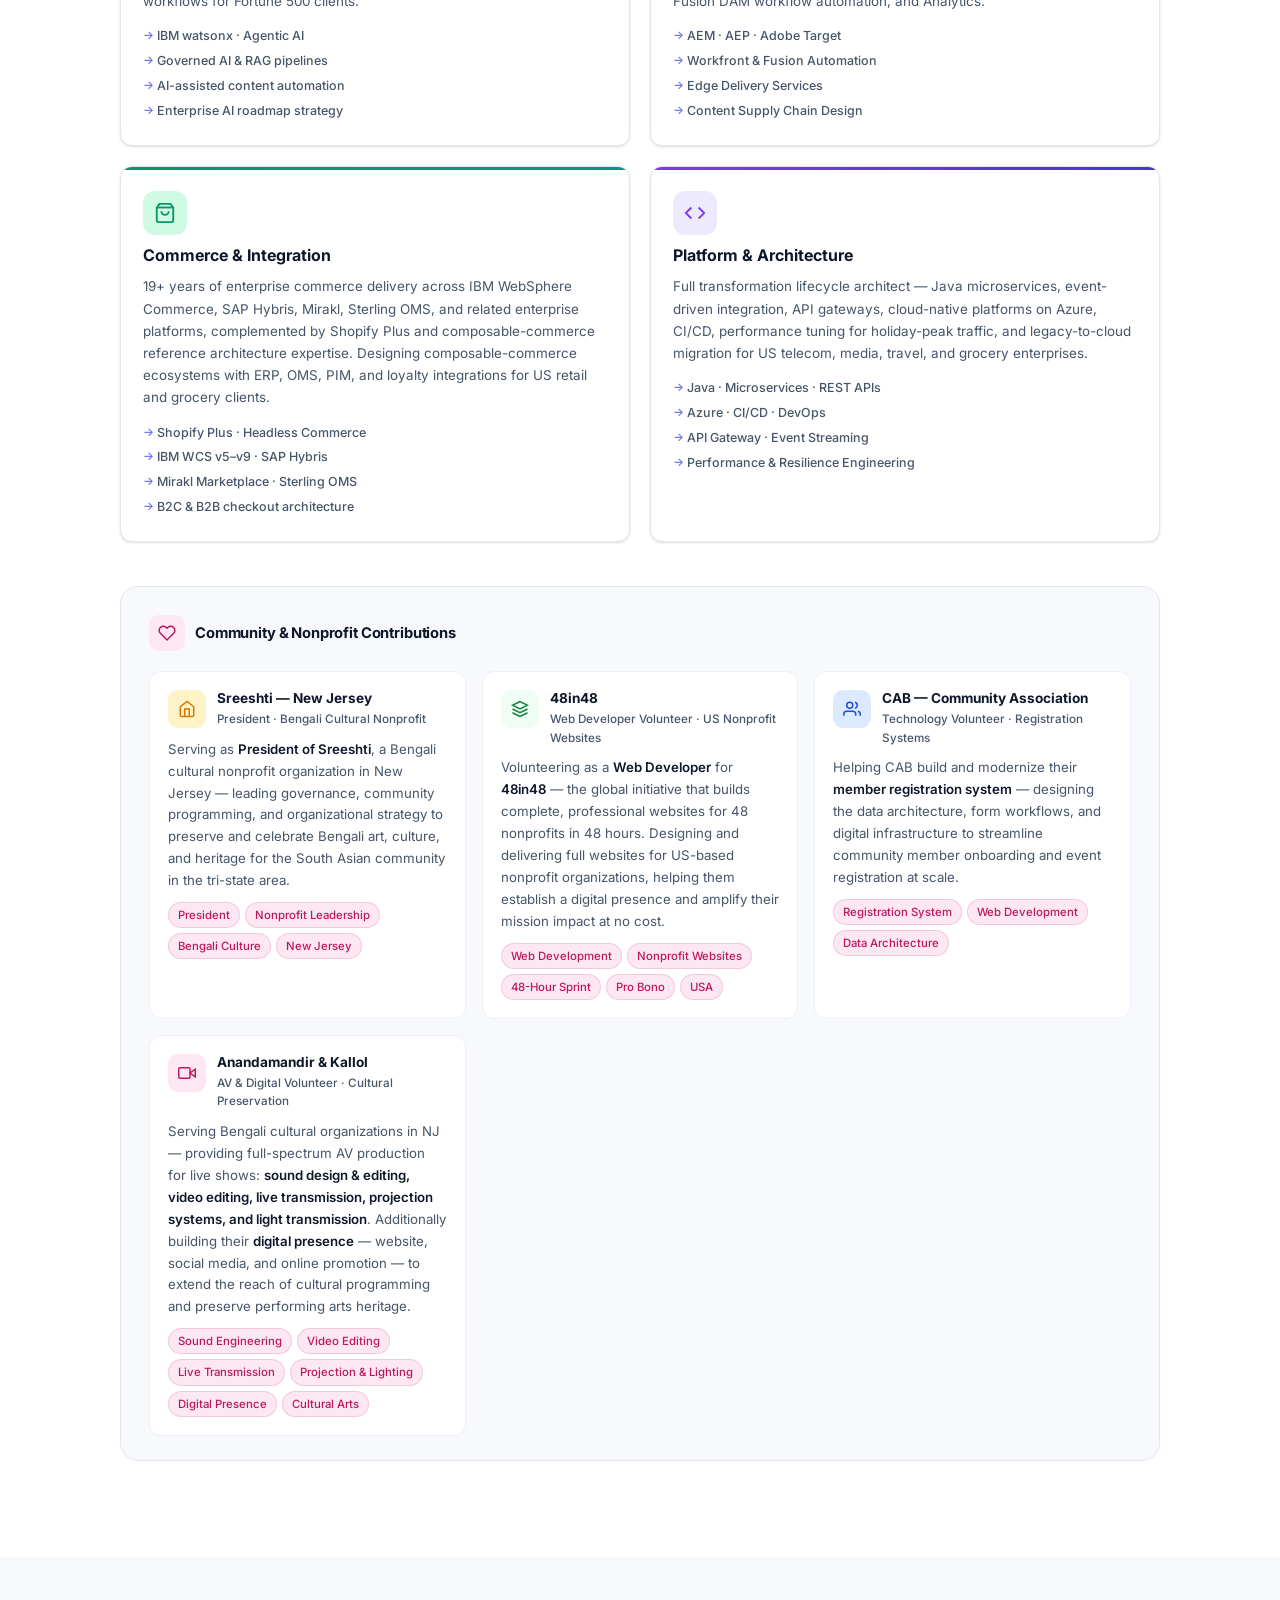
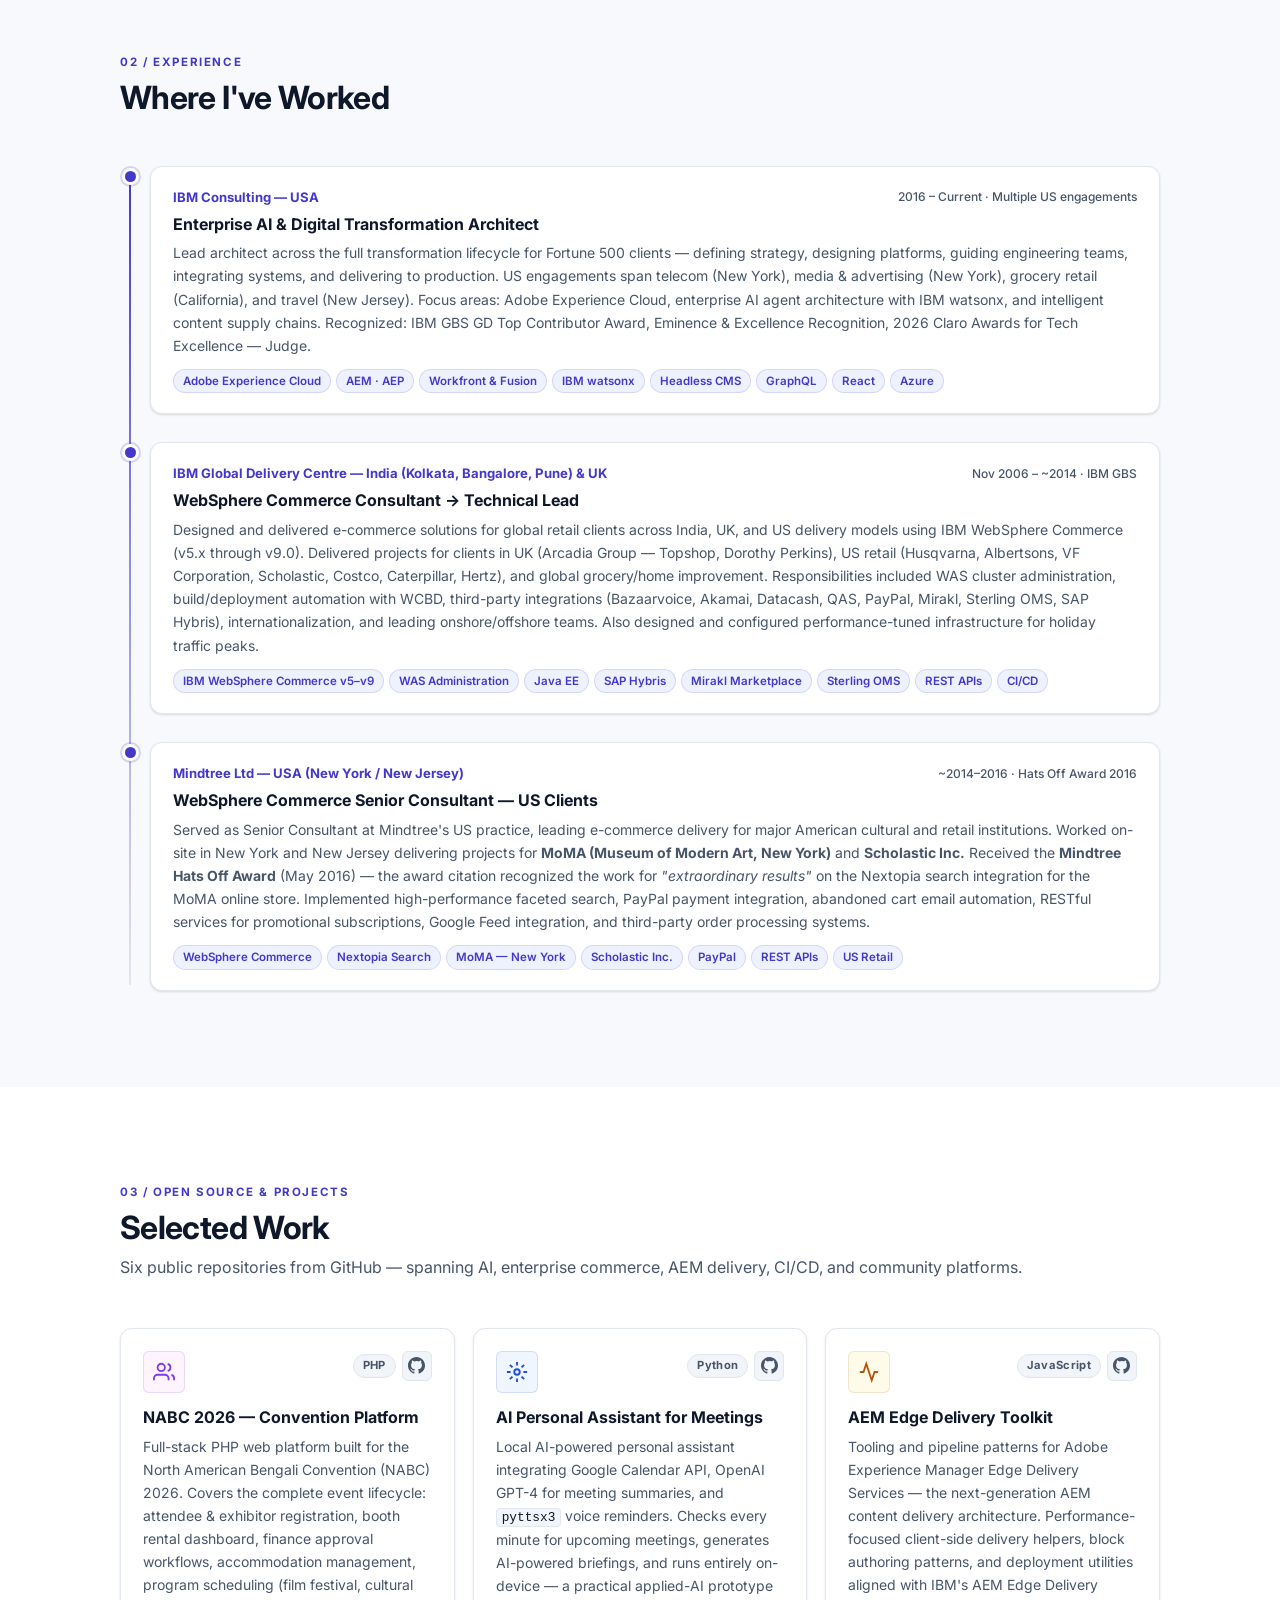
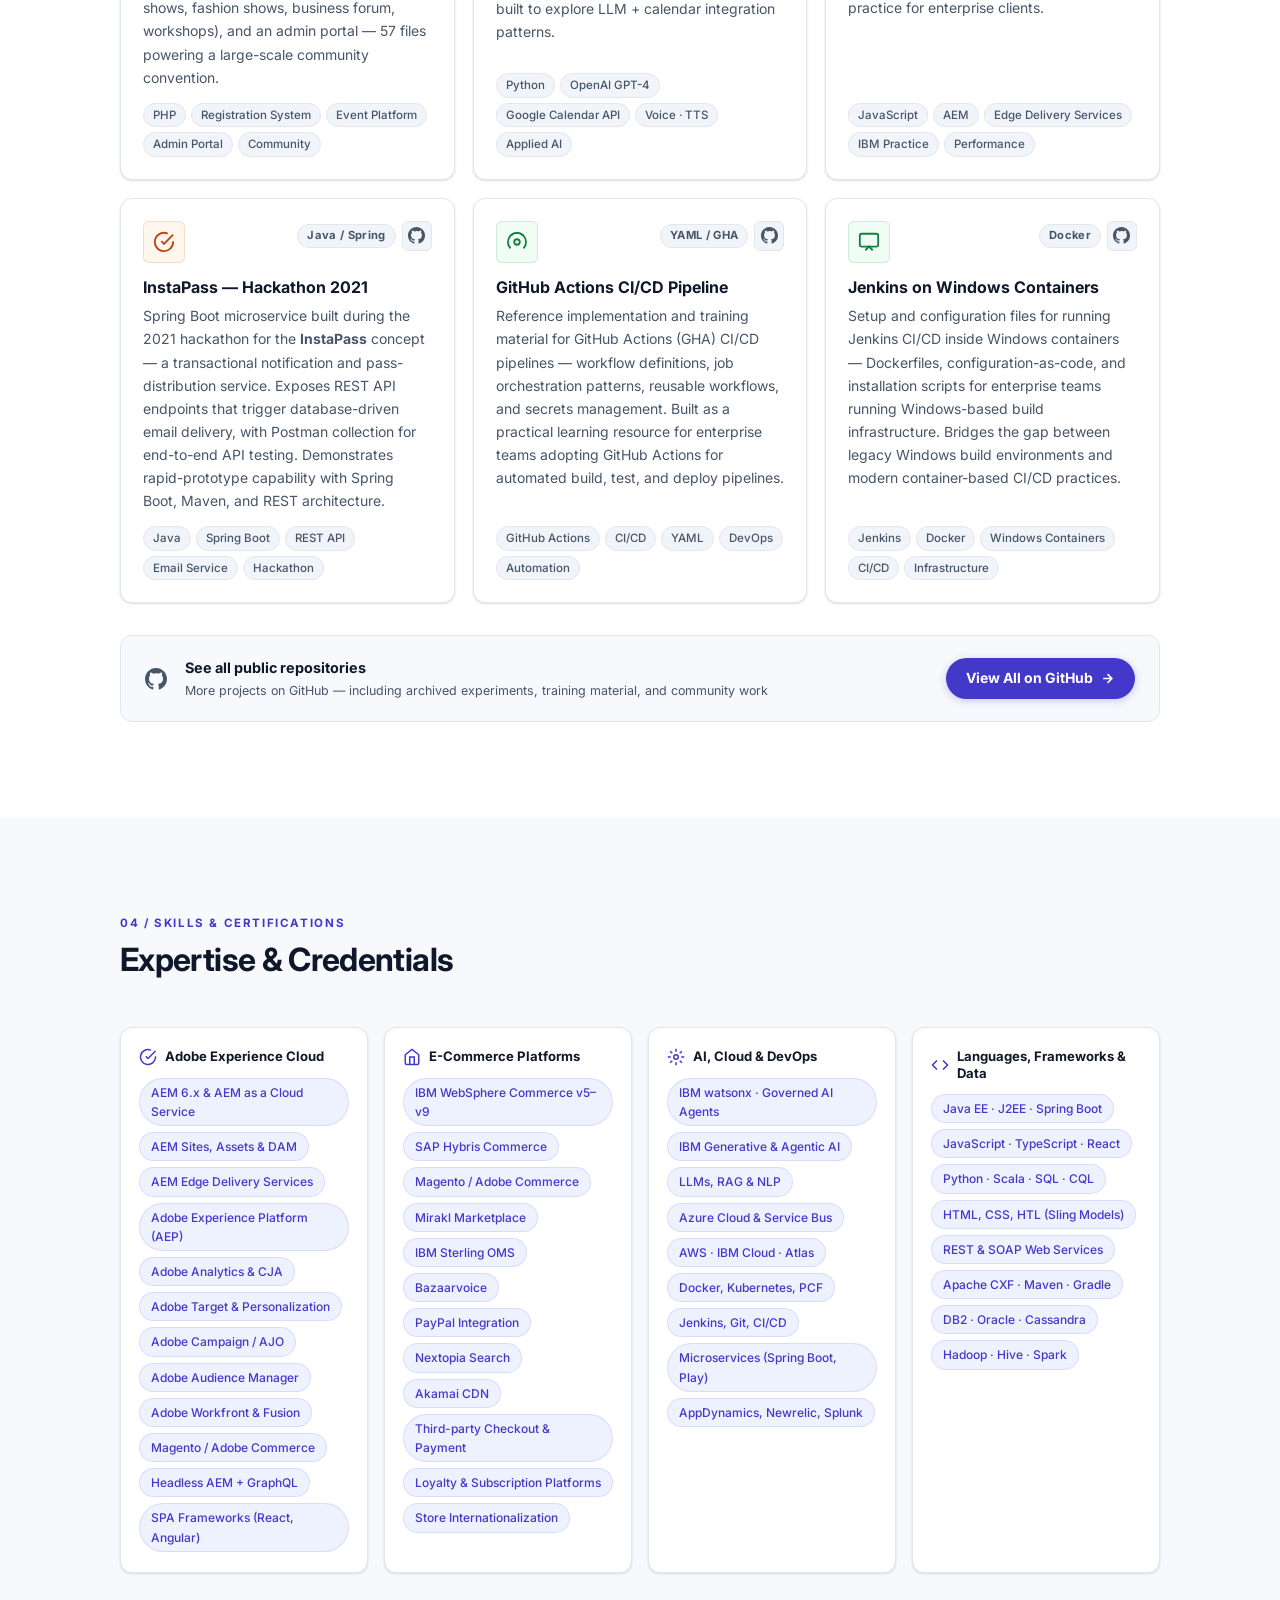
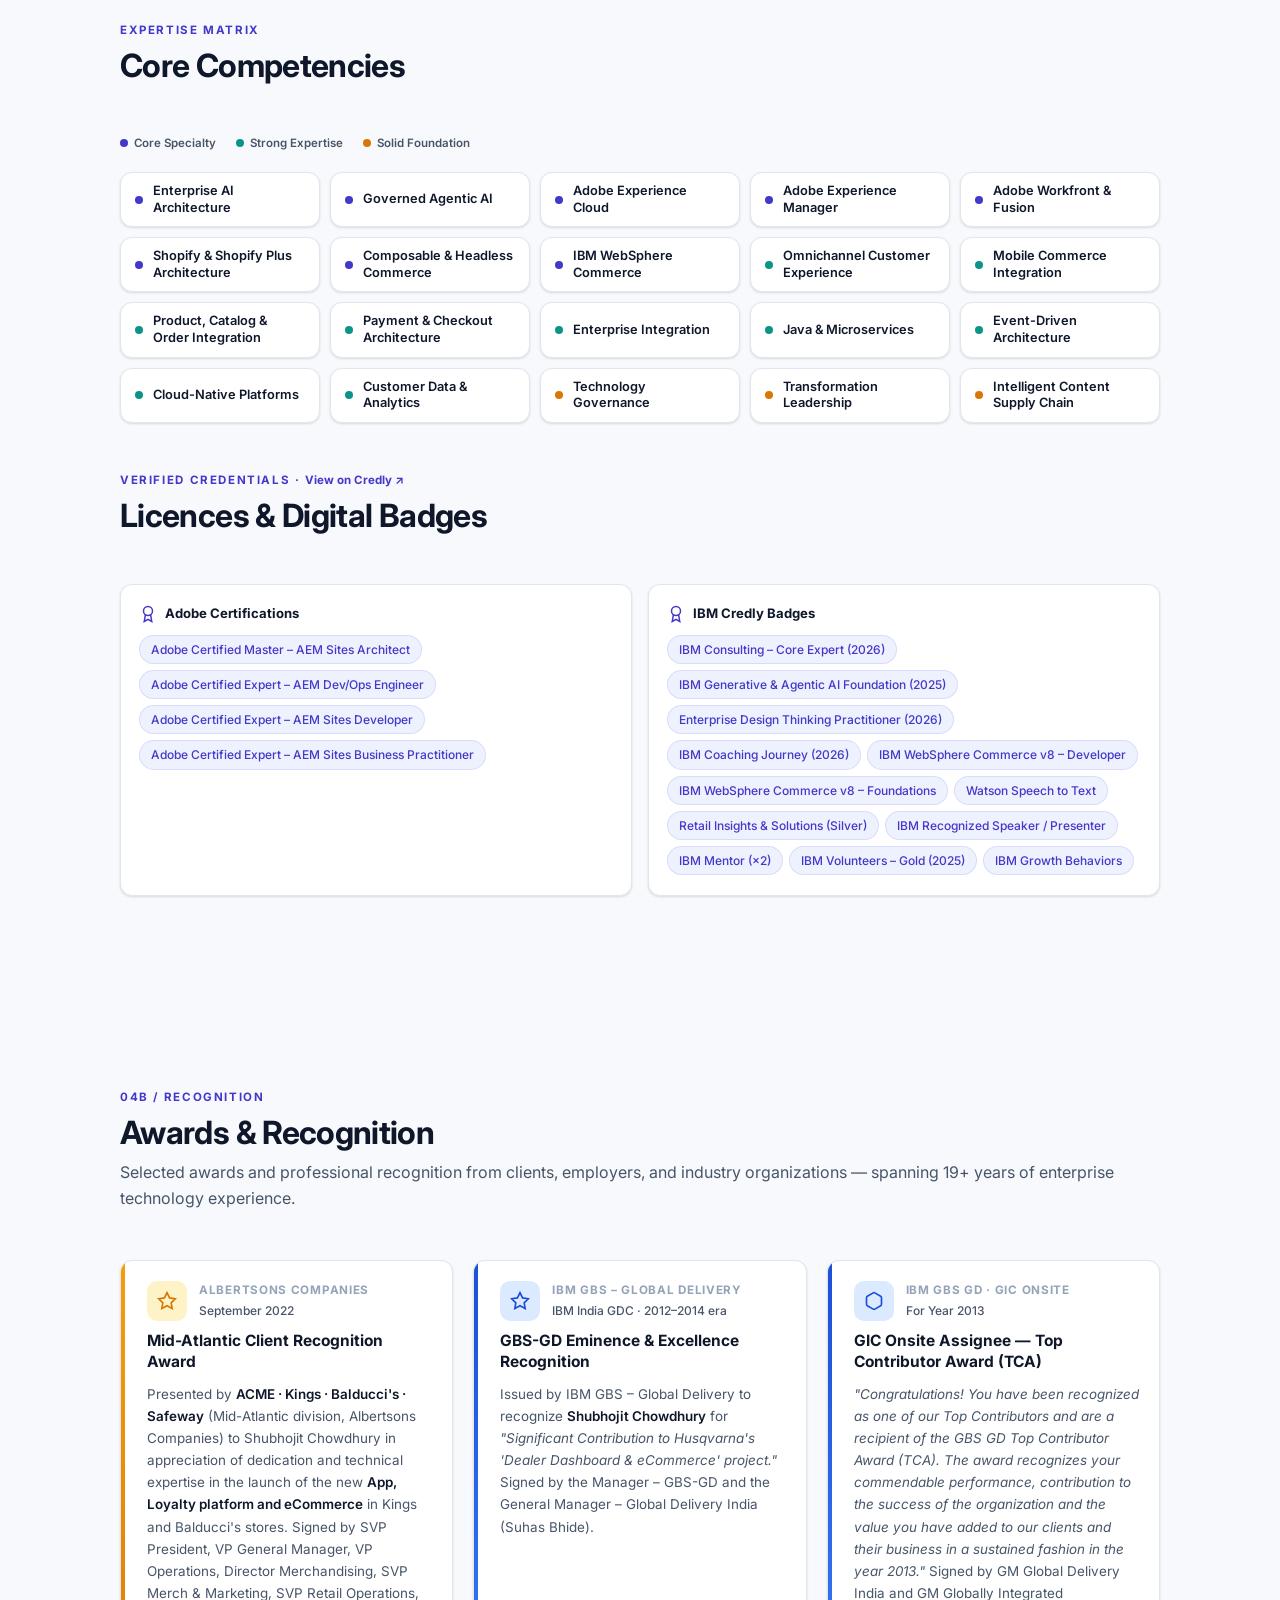
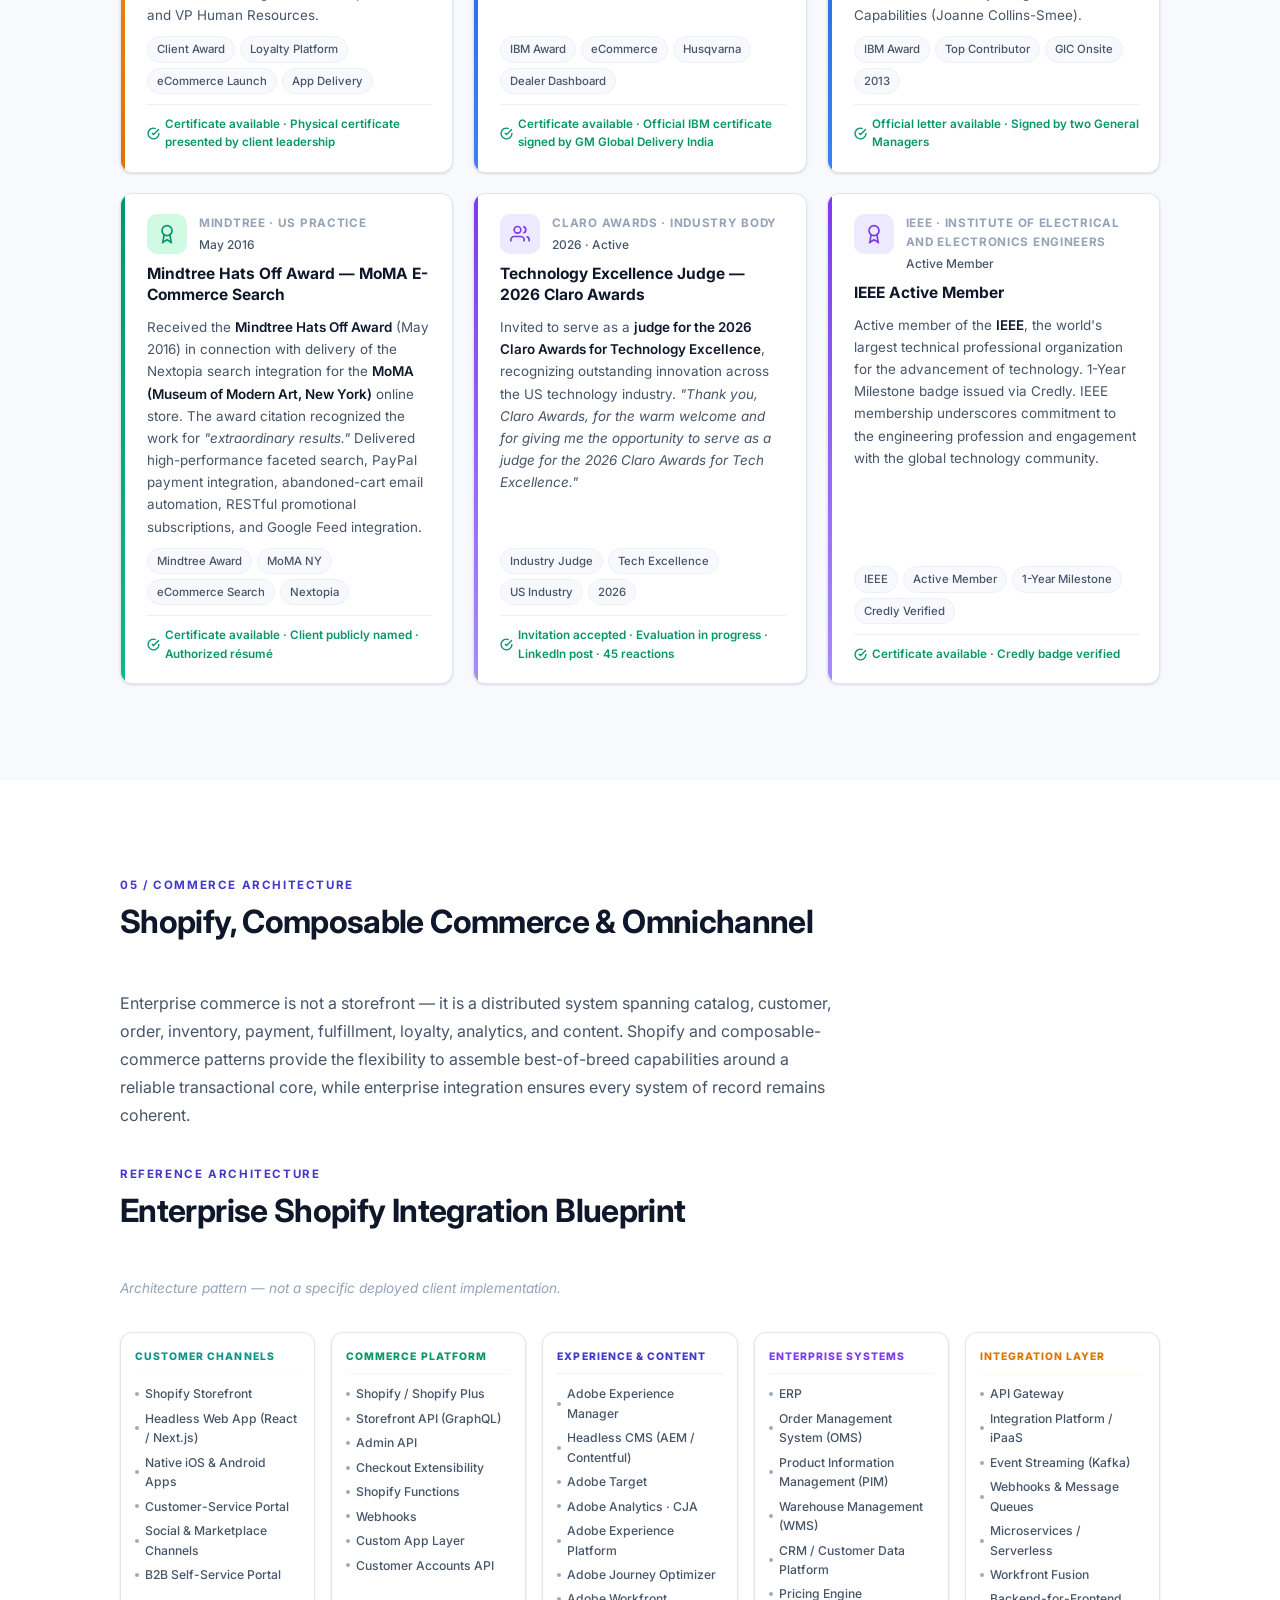
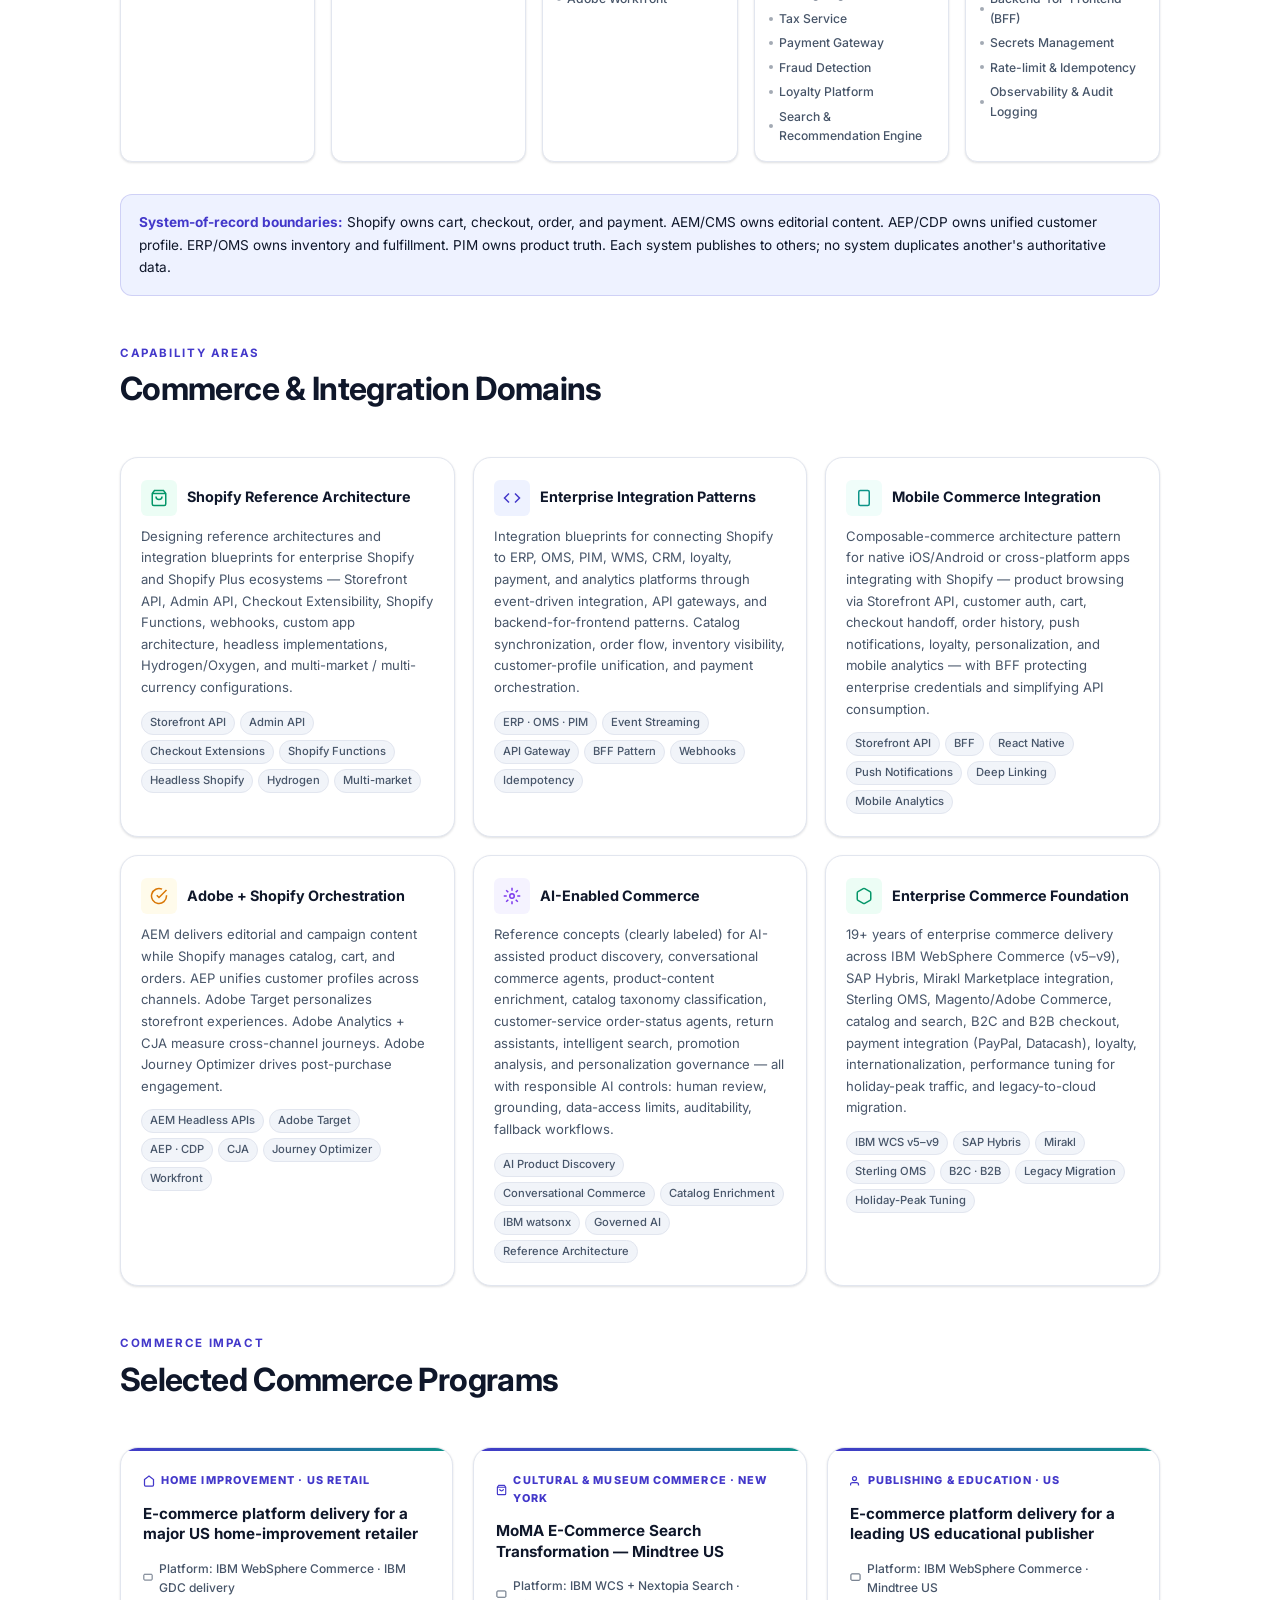
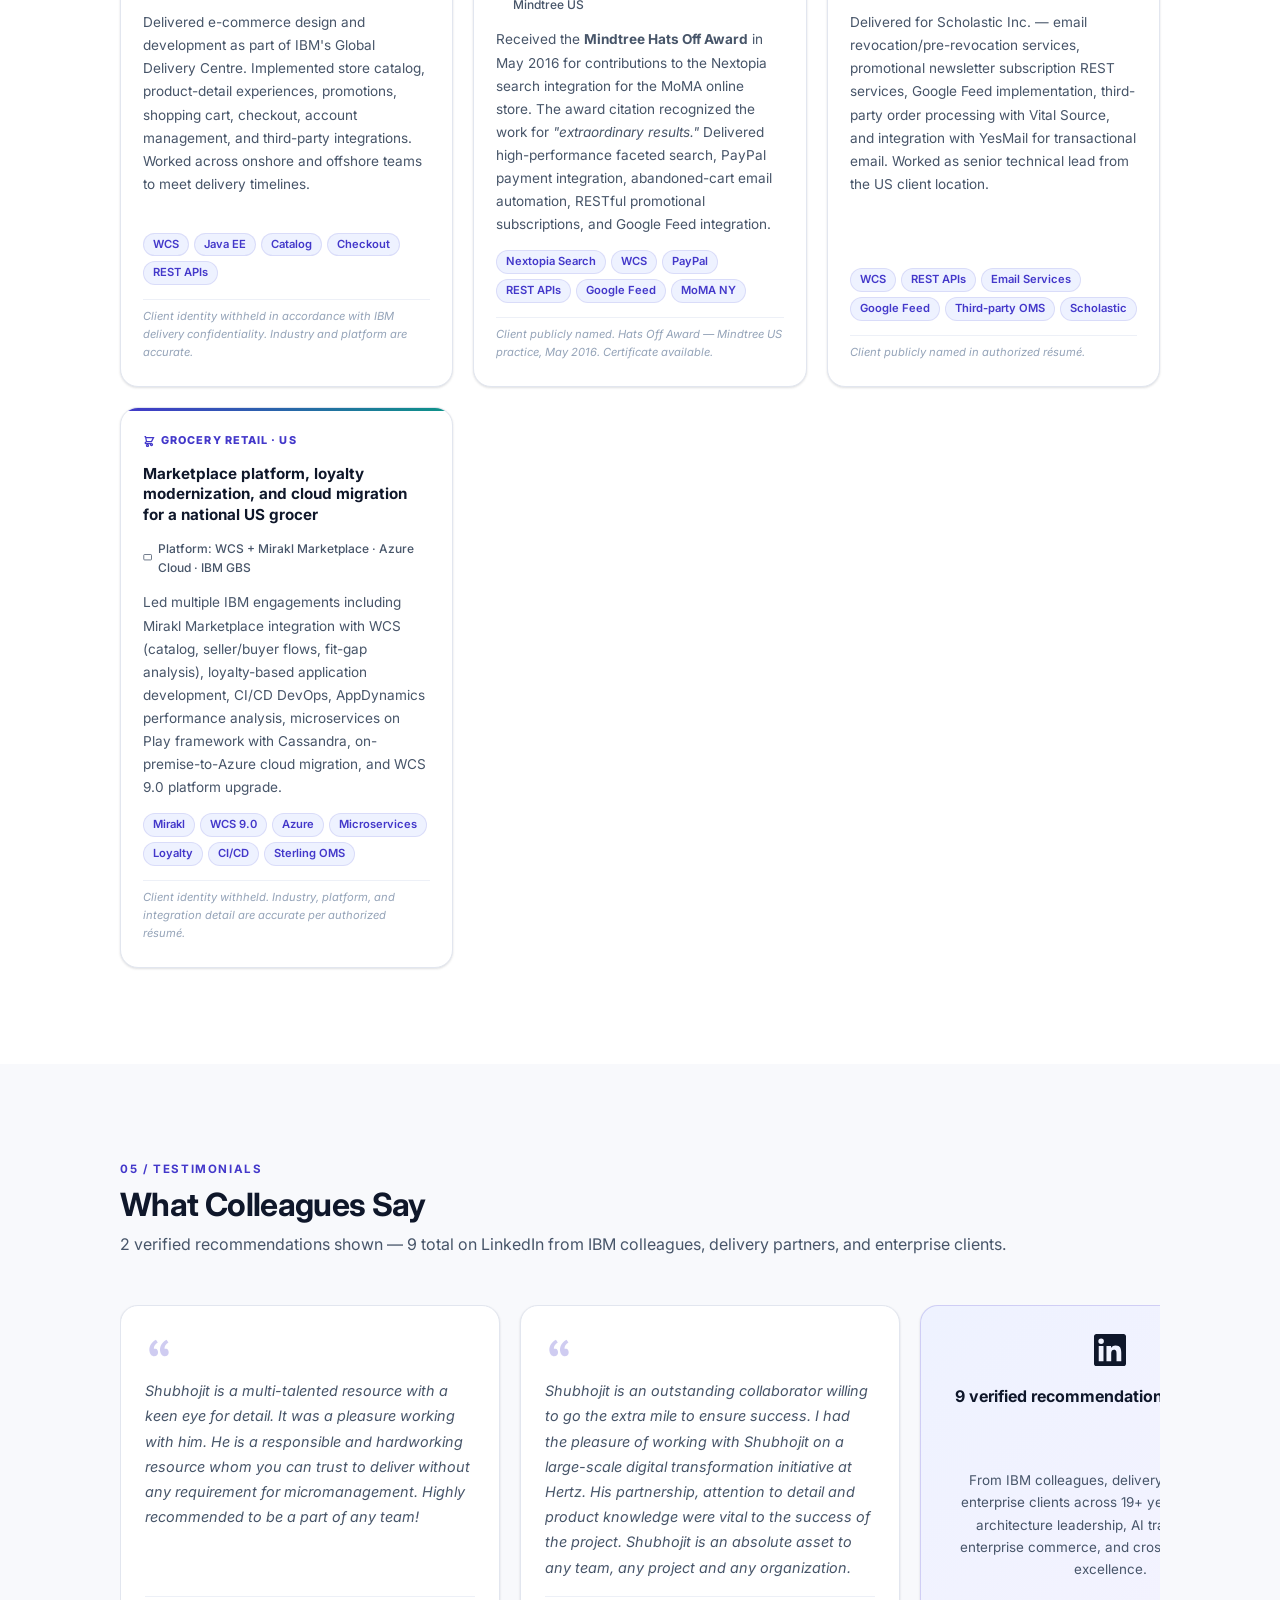
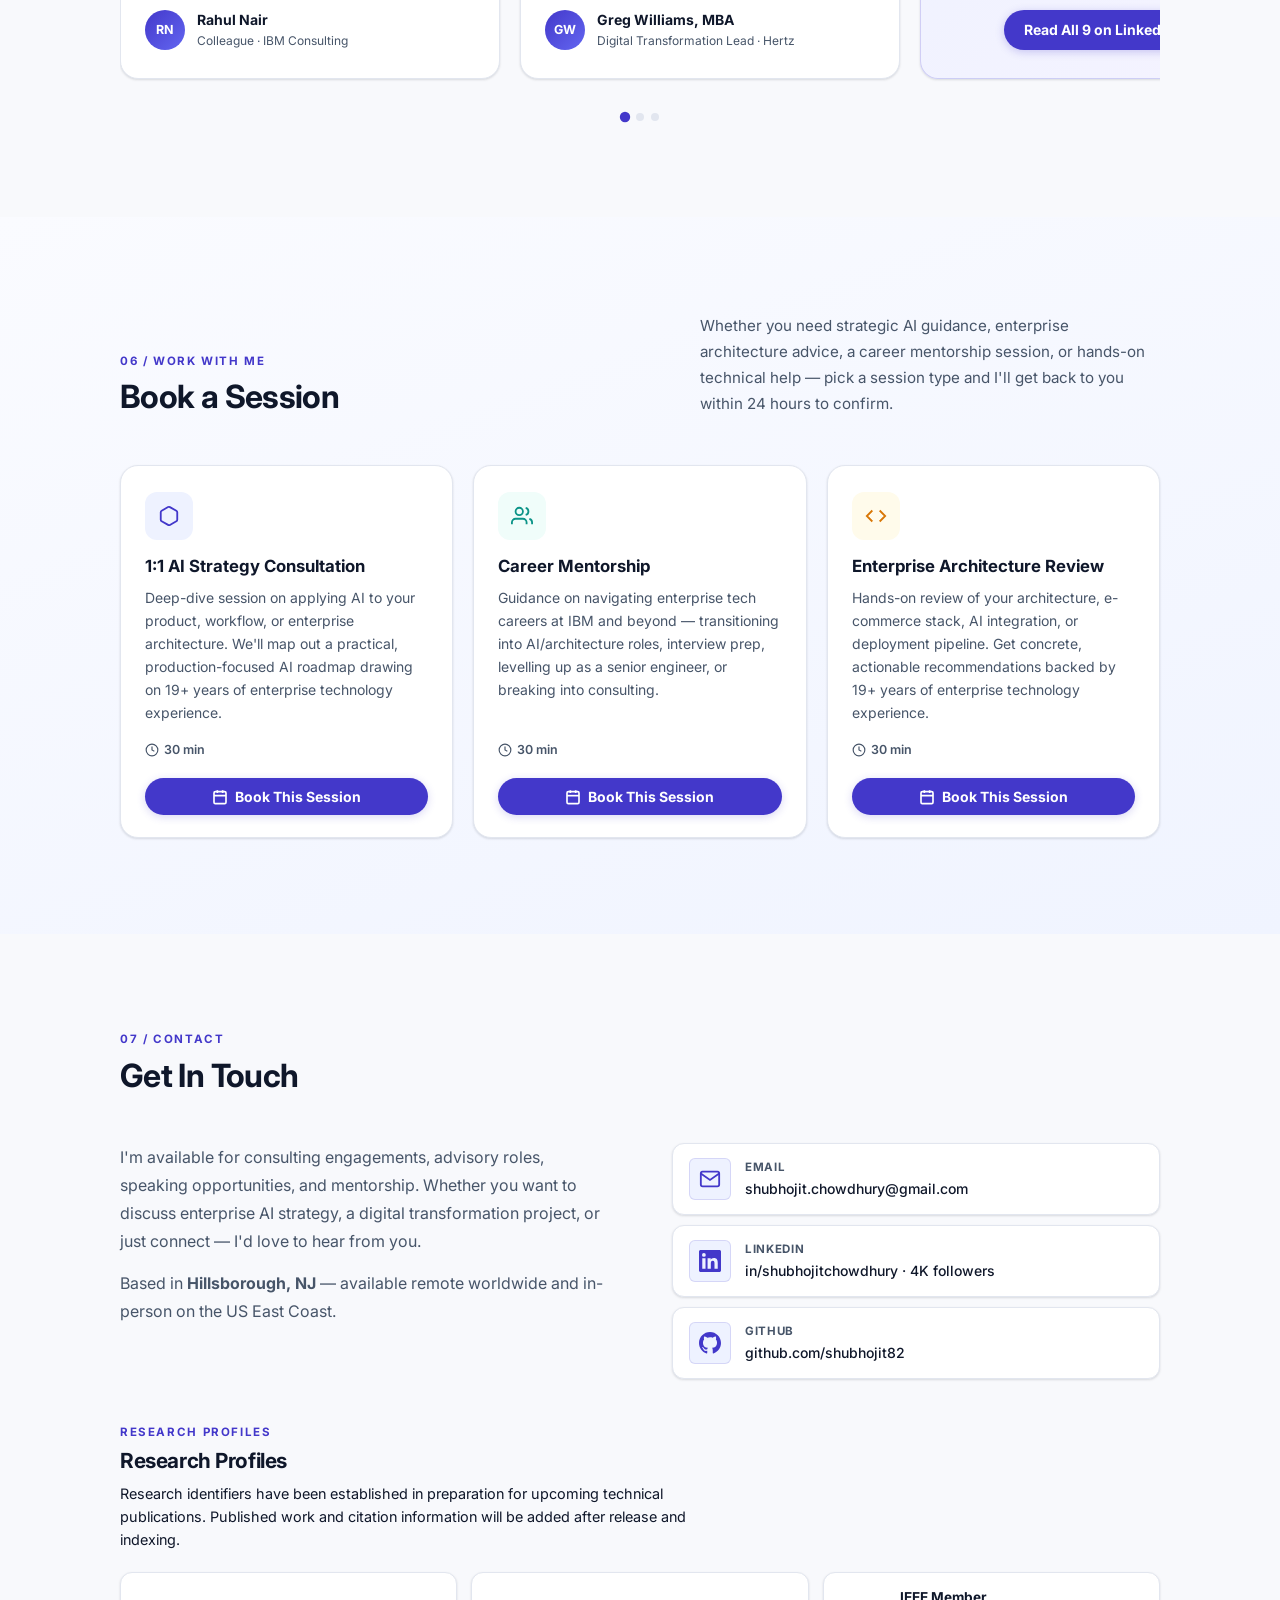
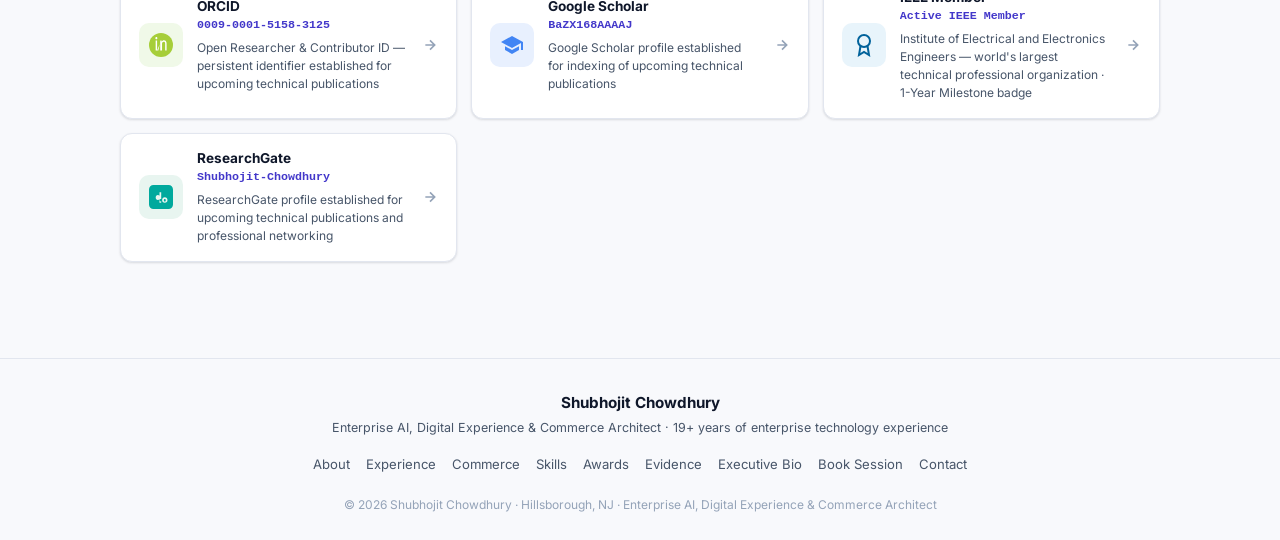
==== commit 70fe4490: "Fix IBM USA timeline period to 2016 – Current" ====
--- a/docs/index.html
+++ b/docs/index.html
@@ -395,7 +395,7 @@
           <div class="timeline-card">
             <div class="timeline-meta">
               <span class="timeline-company">IBM Consulting — USA</span>
-              <span class="timeline-period">Current · Multiple US engagements</span>
+              <span class="timeline-period">2016 – Current · Multiple US engagements</span>
             </div>
             <h3 class="timeline-role">Enterprise AI &amp; Digital Transformation Architect</h3>
             <p class="timeline-desc">Lead architect across the full transformation lifecycle for Fortune 500 clients — defining strategy, designing platforms, guiding engineering teams, integrating systems, and delivering to production. US engagements span telecom (New York), media &amp; advertising (New York), grocery retail (California), and travel (New Jersey). Focus areas: Adobe Experience Cloud, enterprise AI agent architecture with IBM watsonx, and intelligent content supply chains. Recognized: IBM GBS GD Top Contributor Award, Eminence &amp; Excellence Recognition, 2026 Claro Awards for Tech Excellence — Judge.</p>
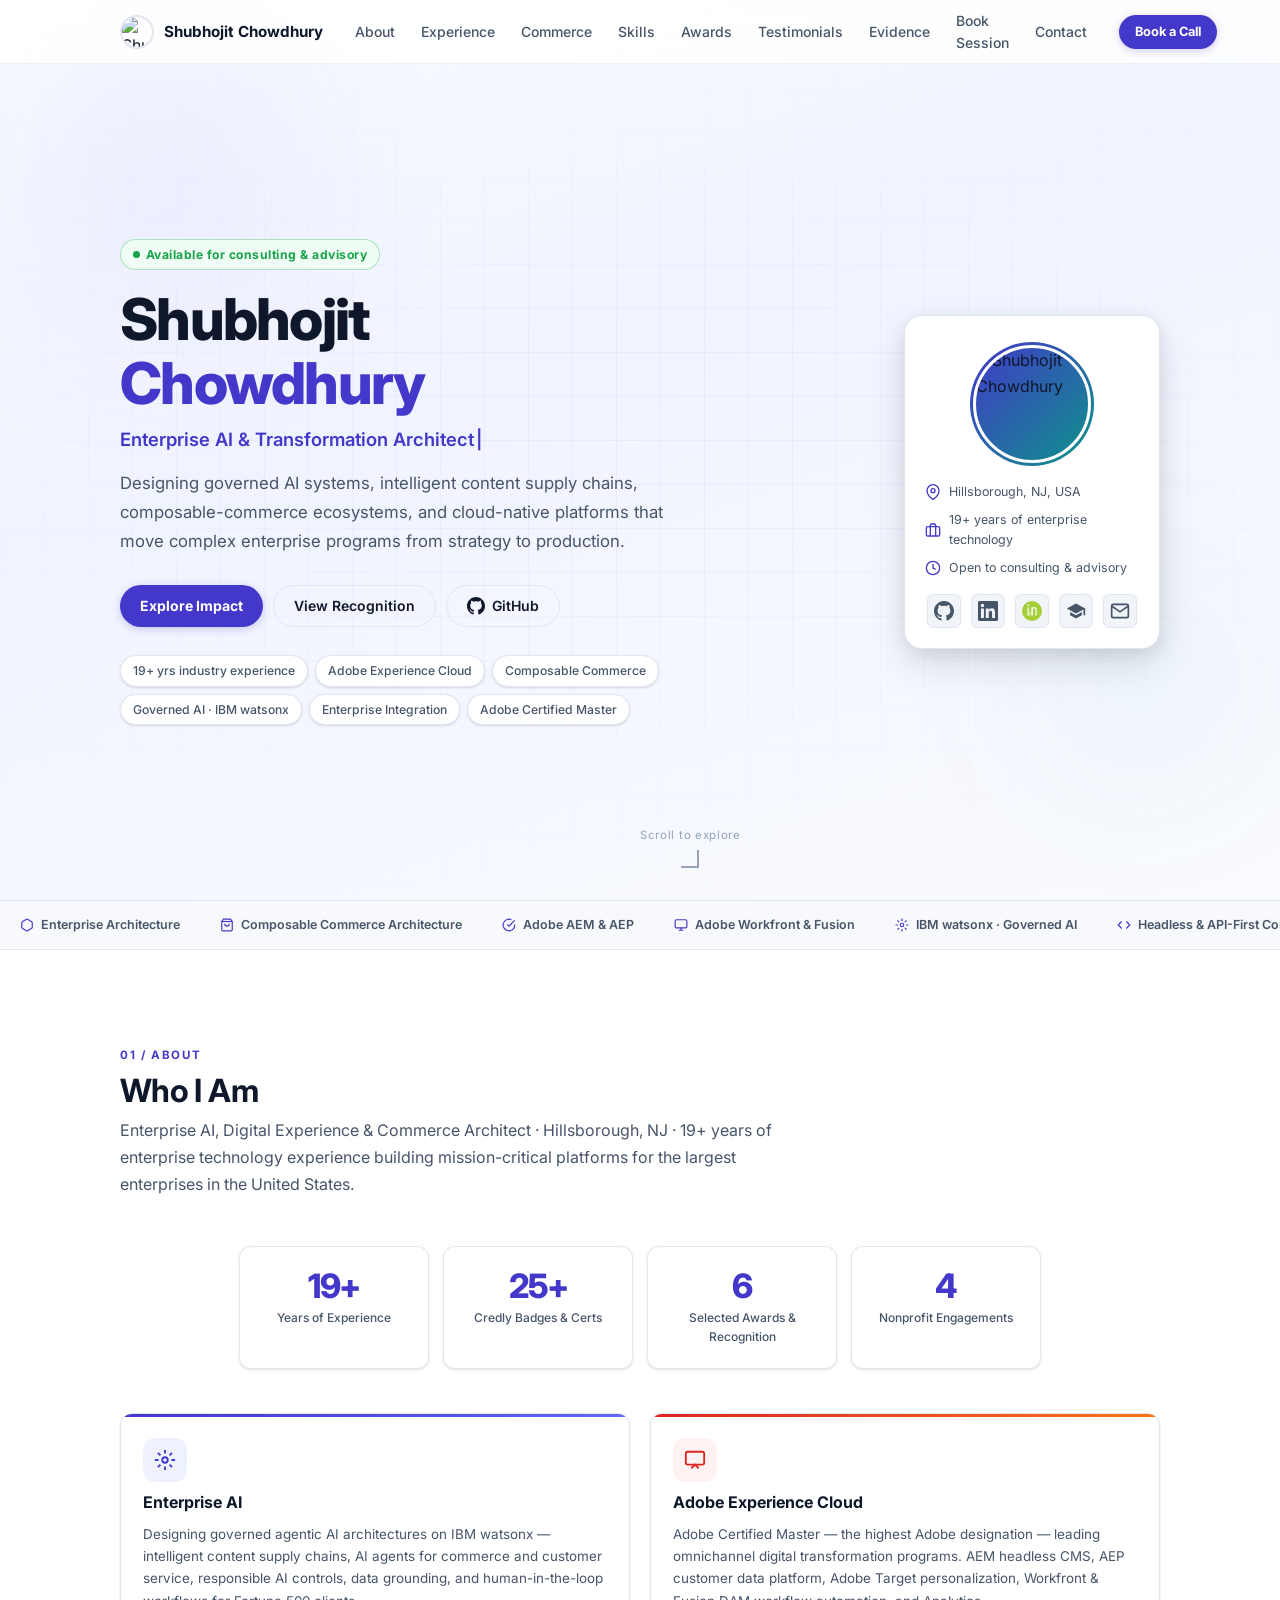
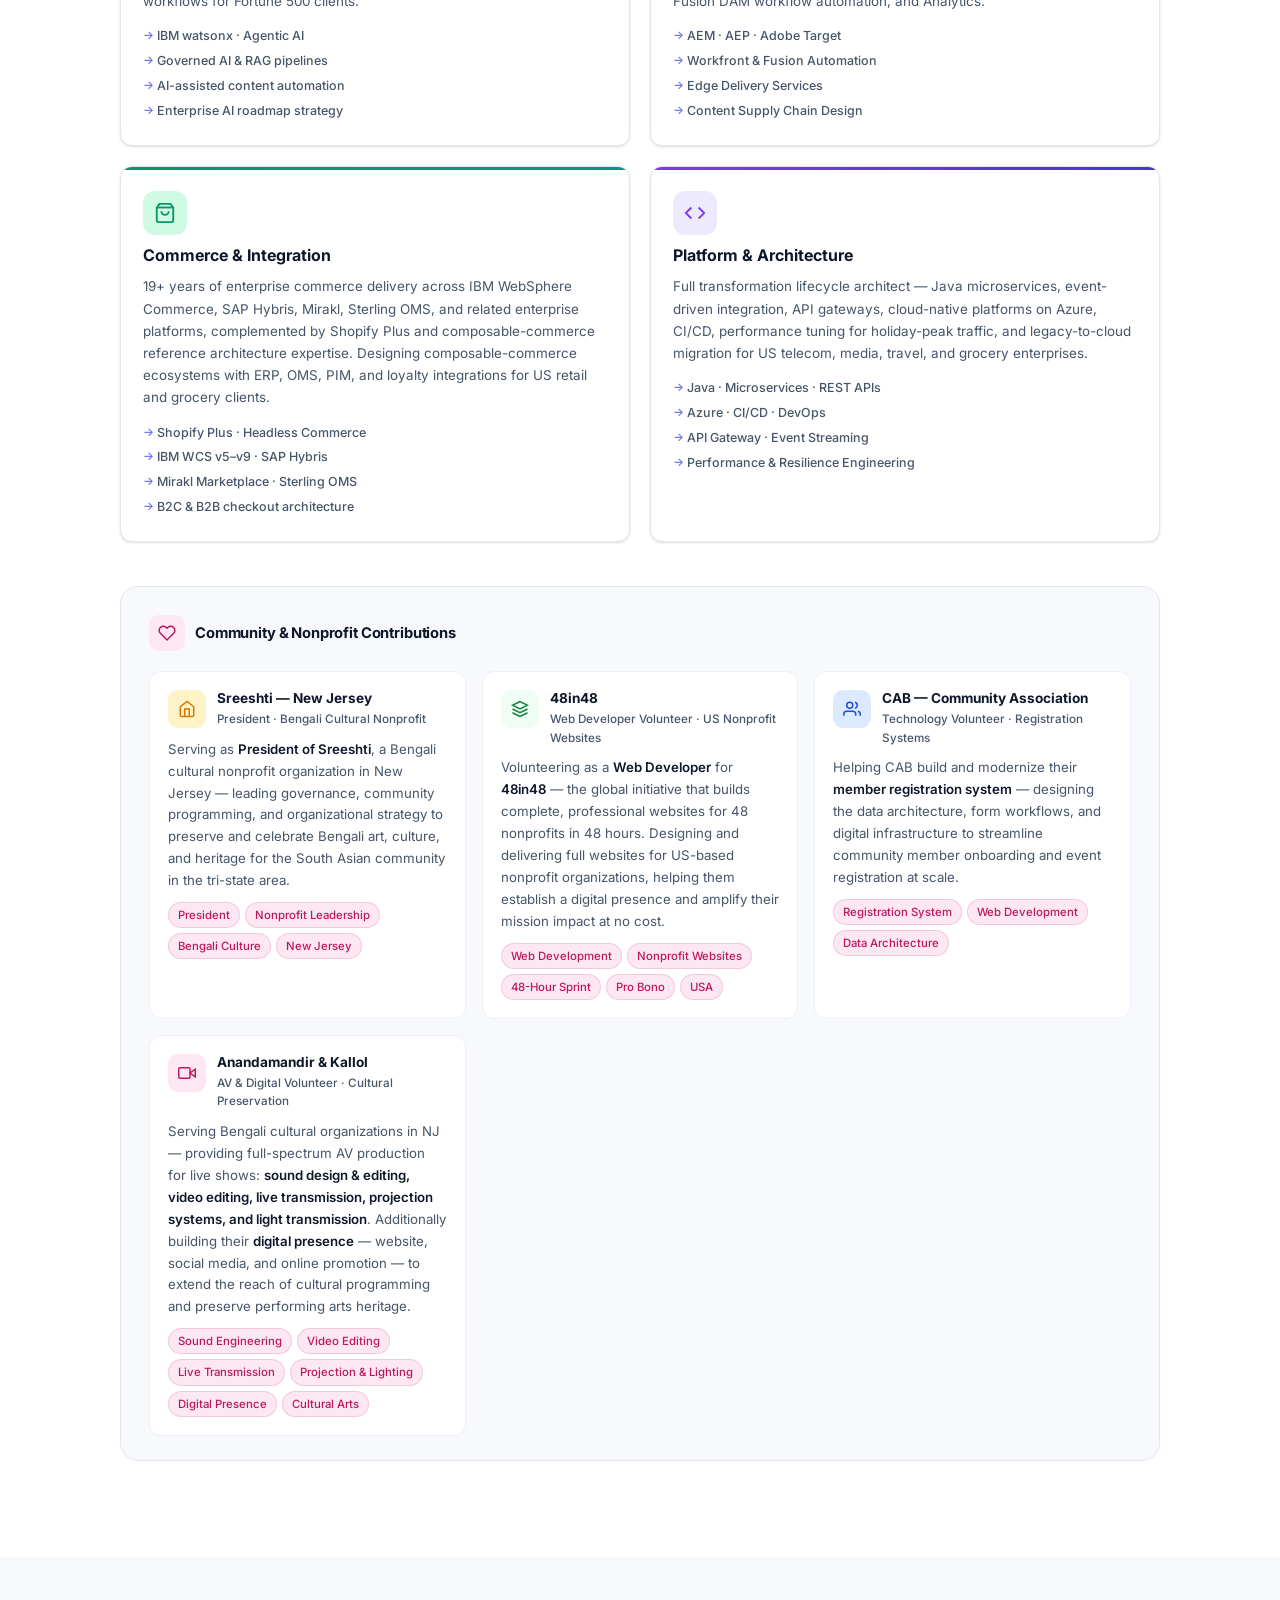
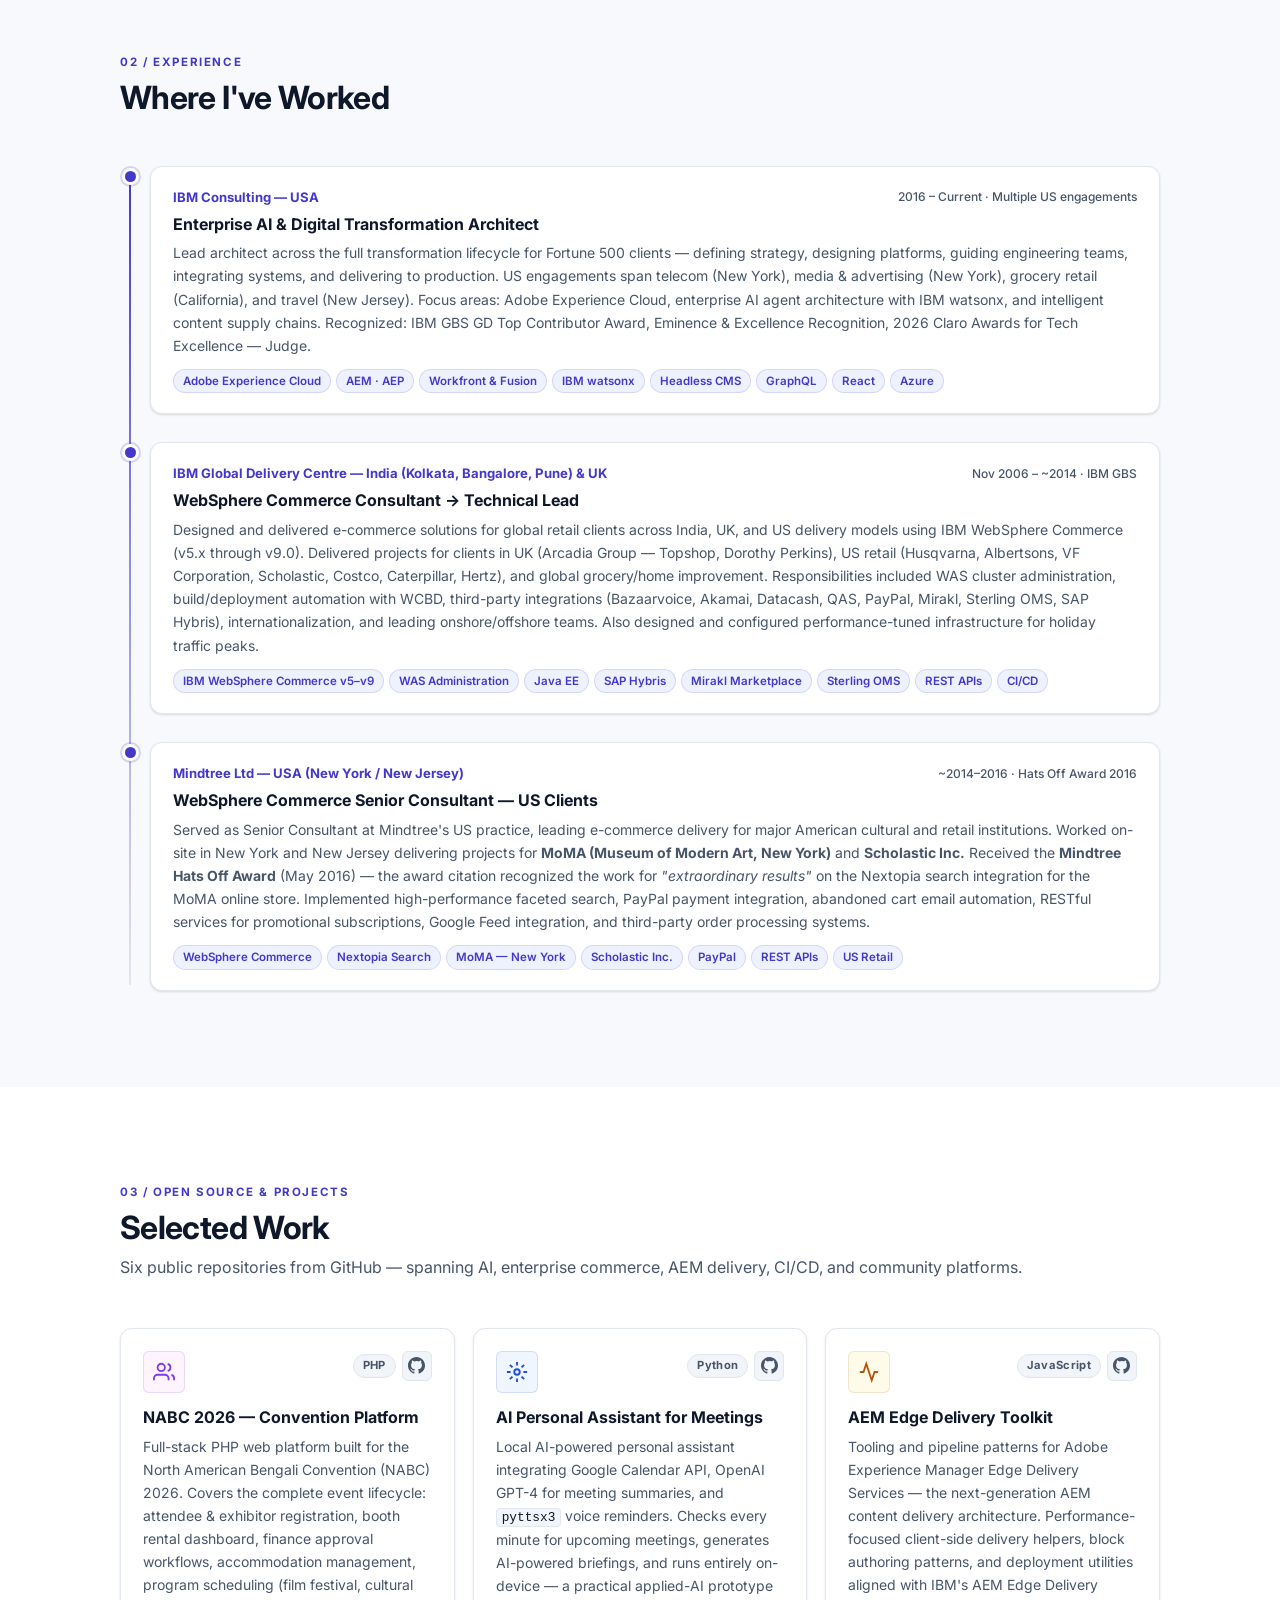
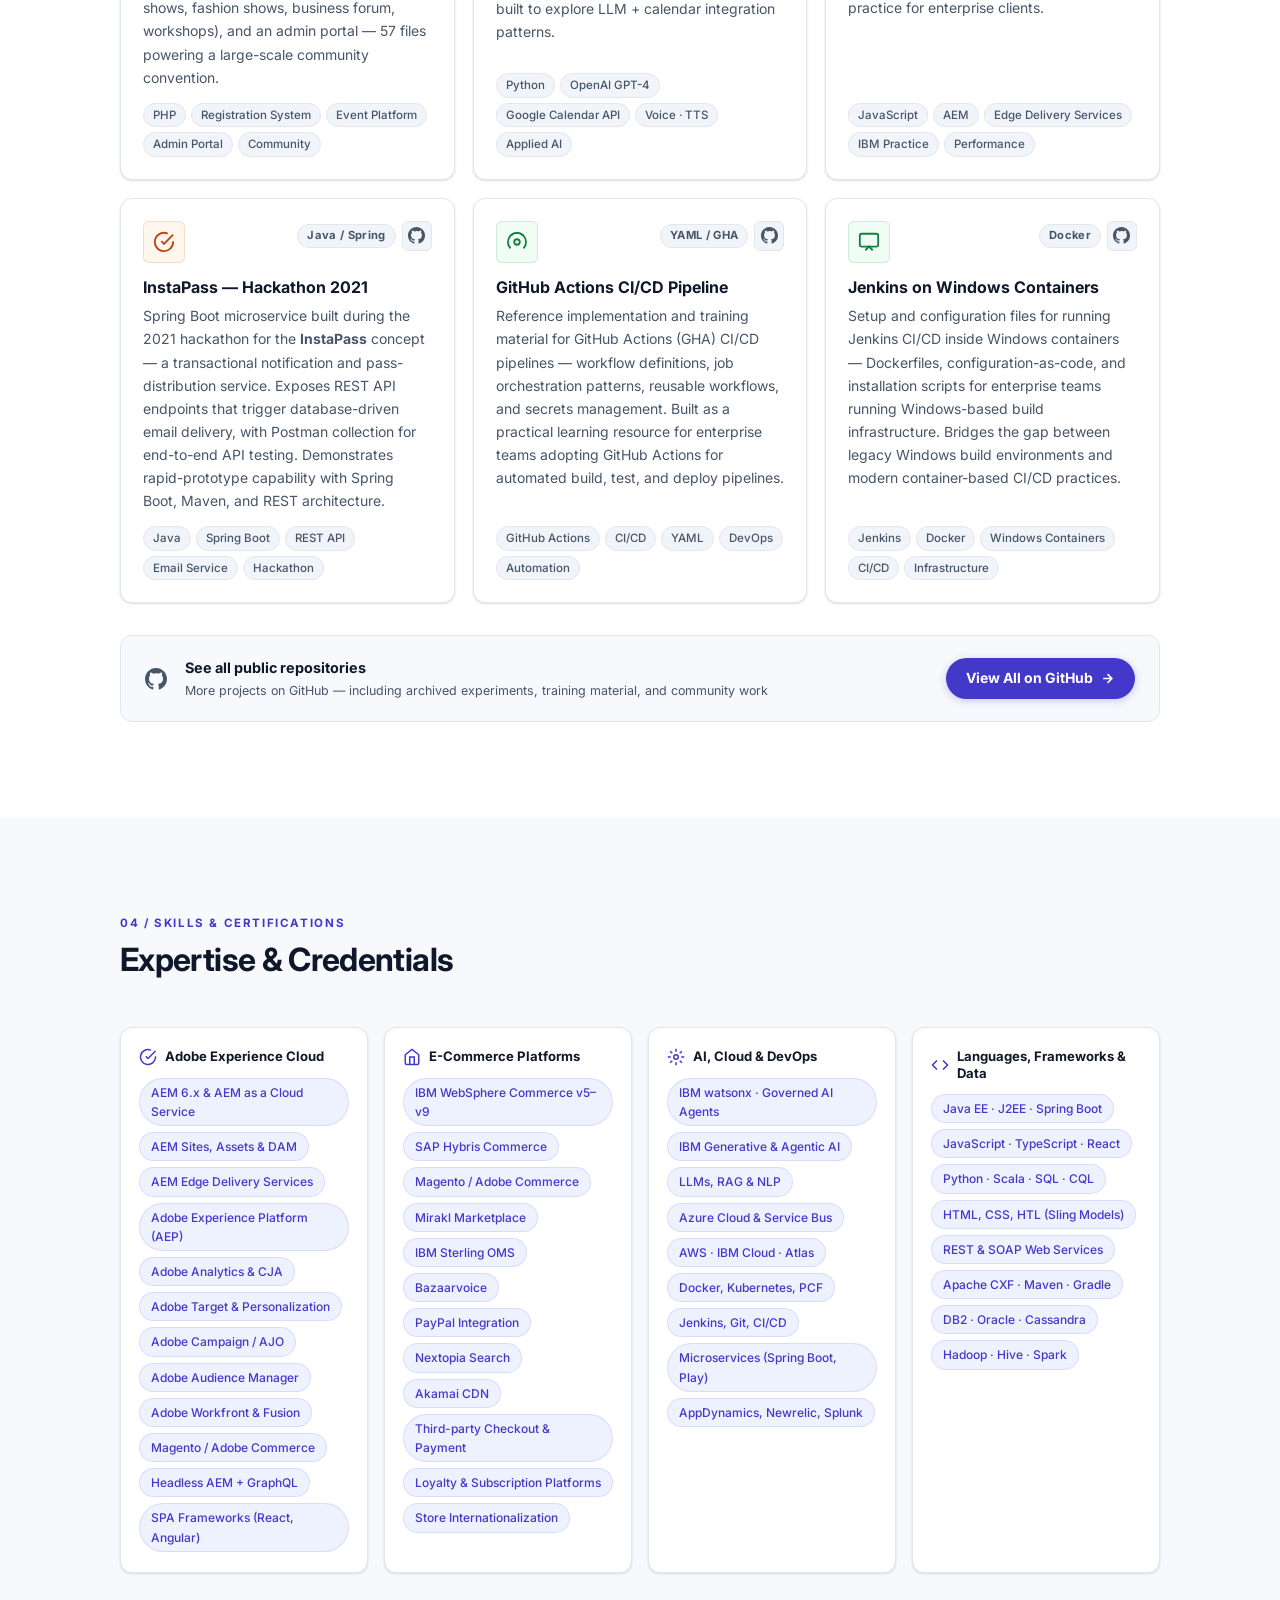
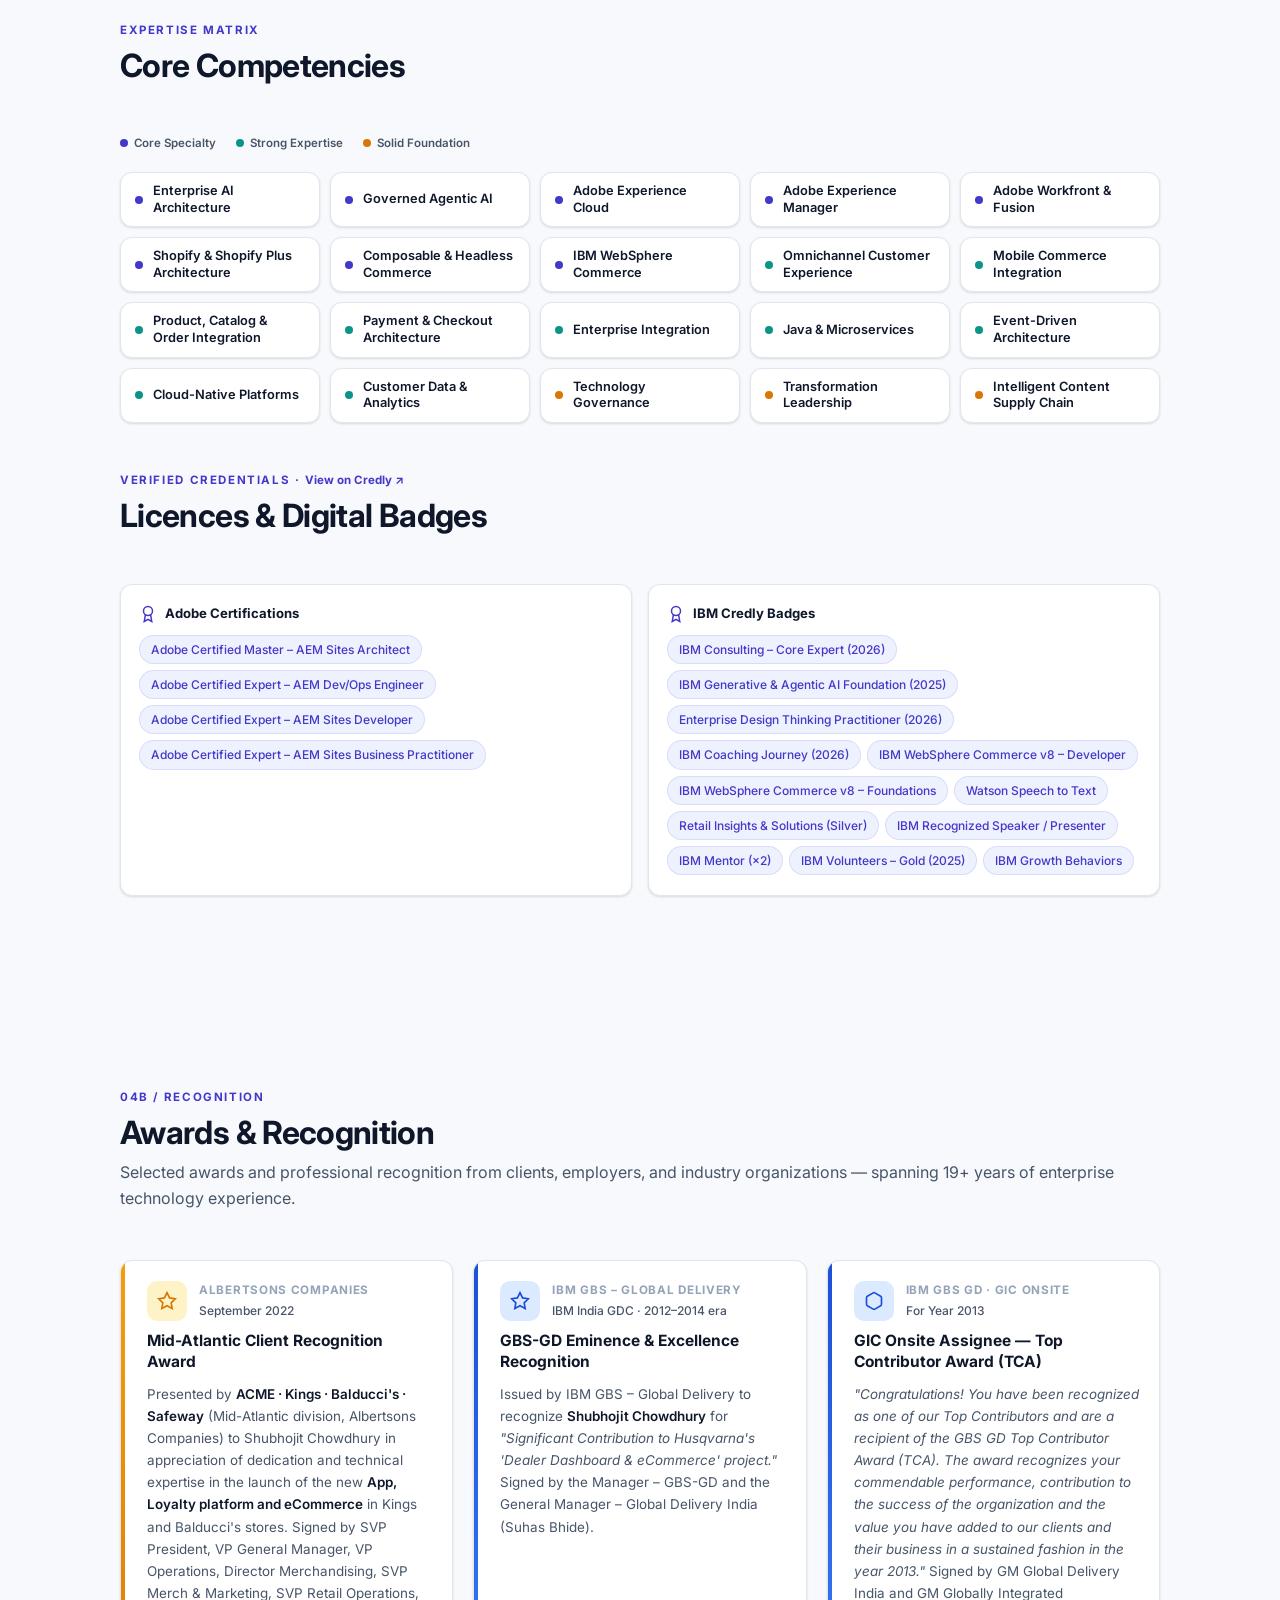
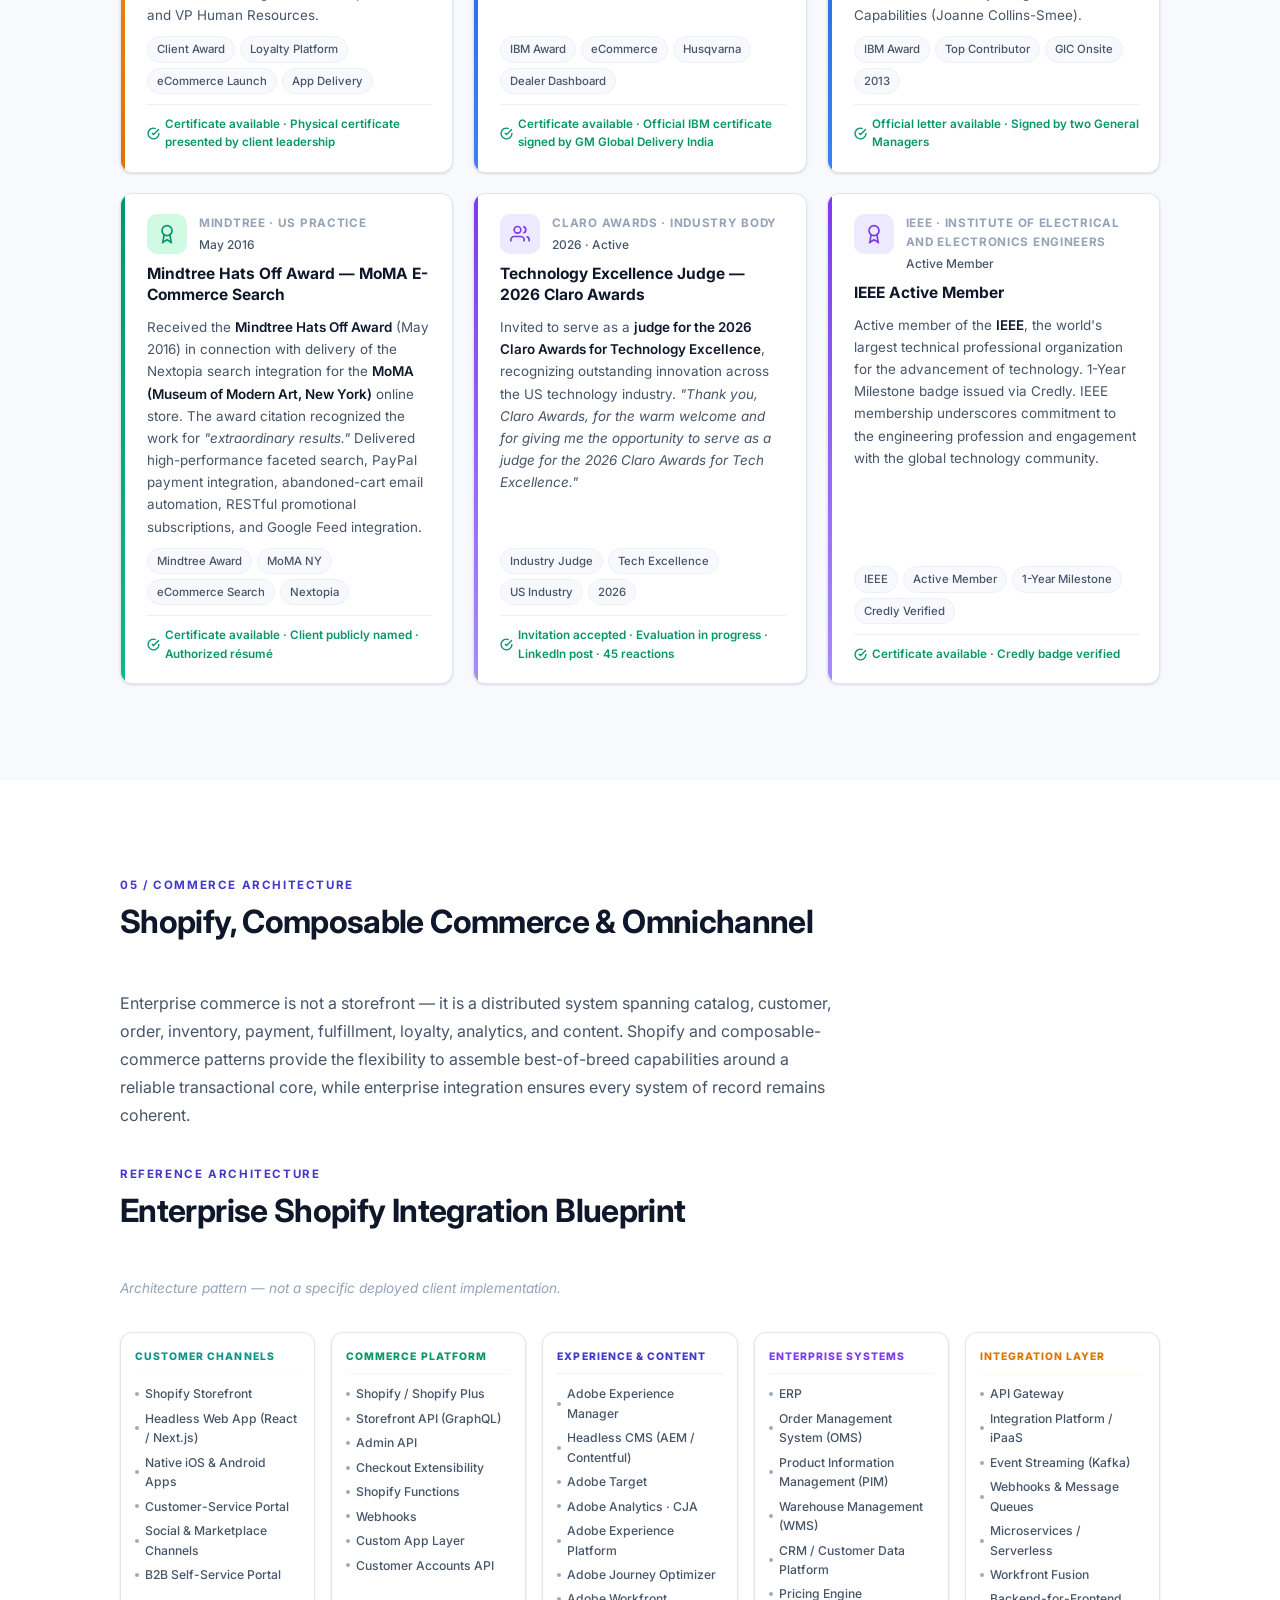
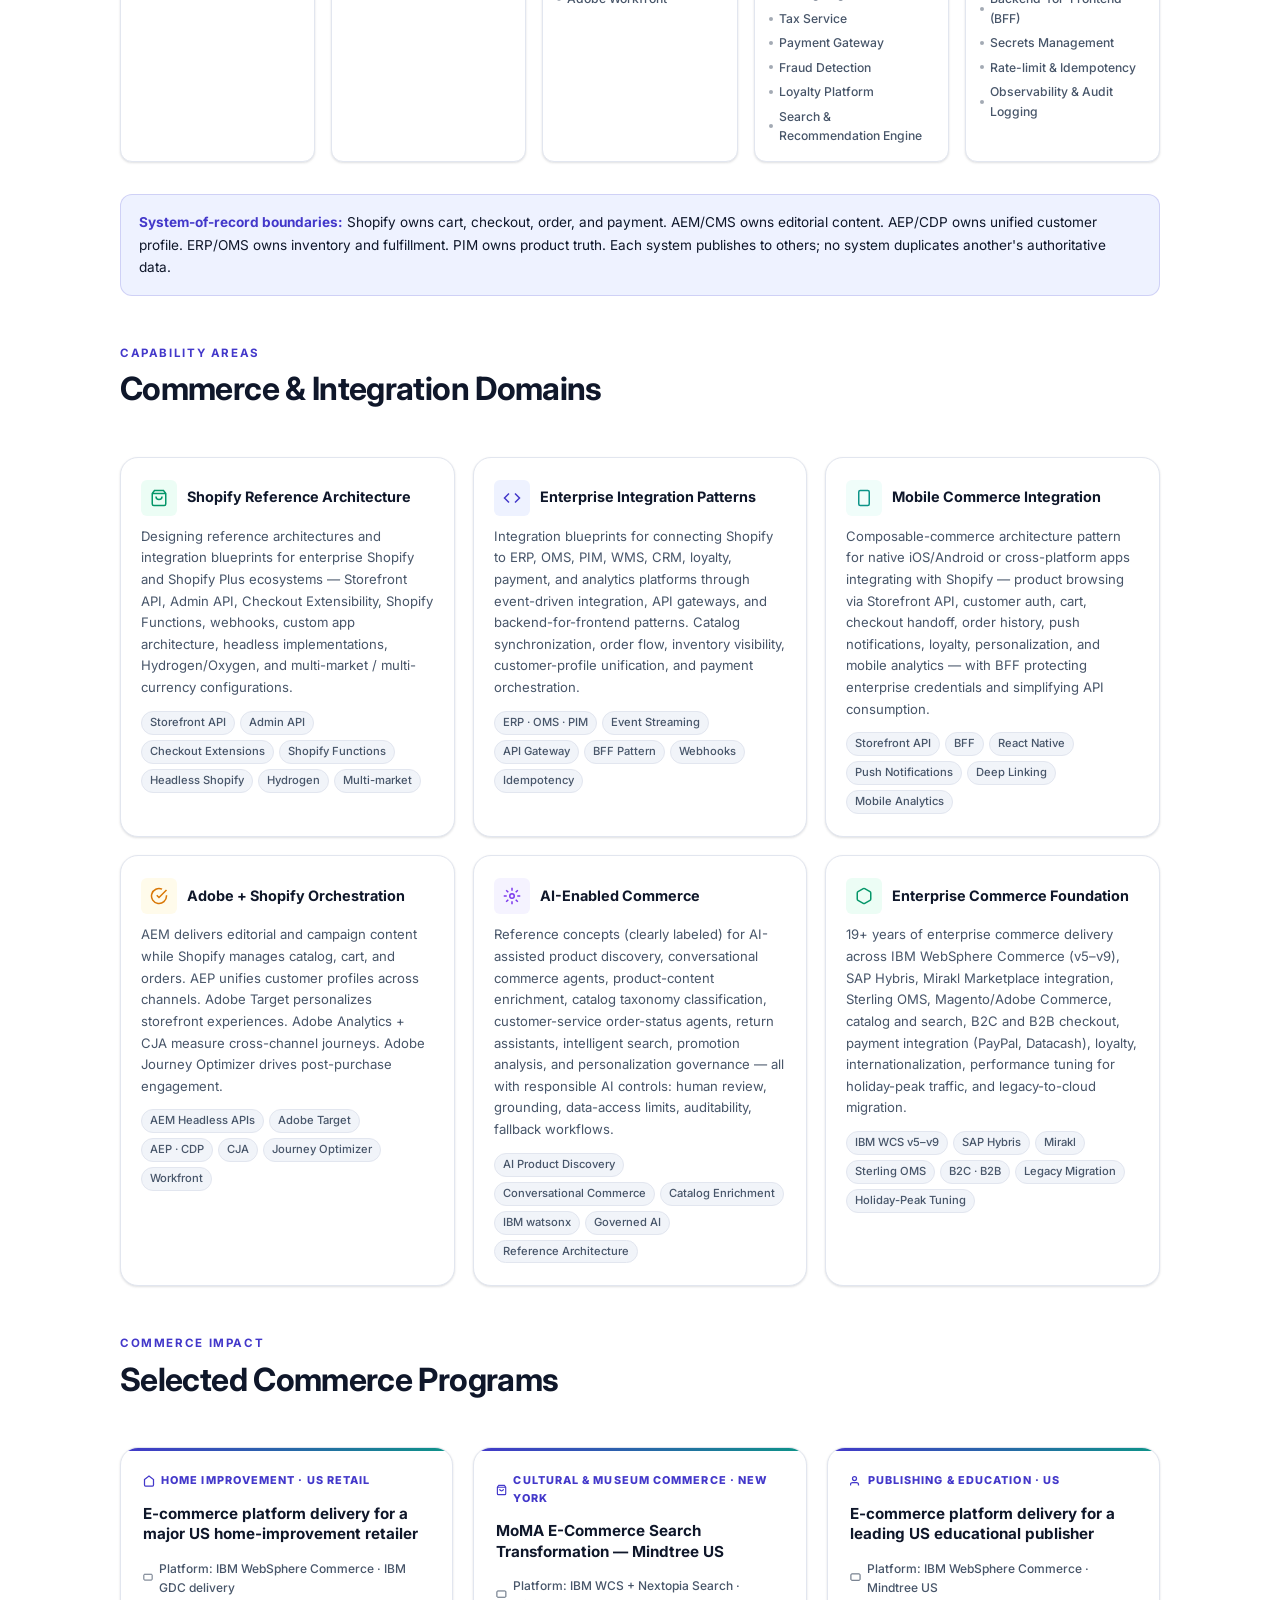
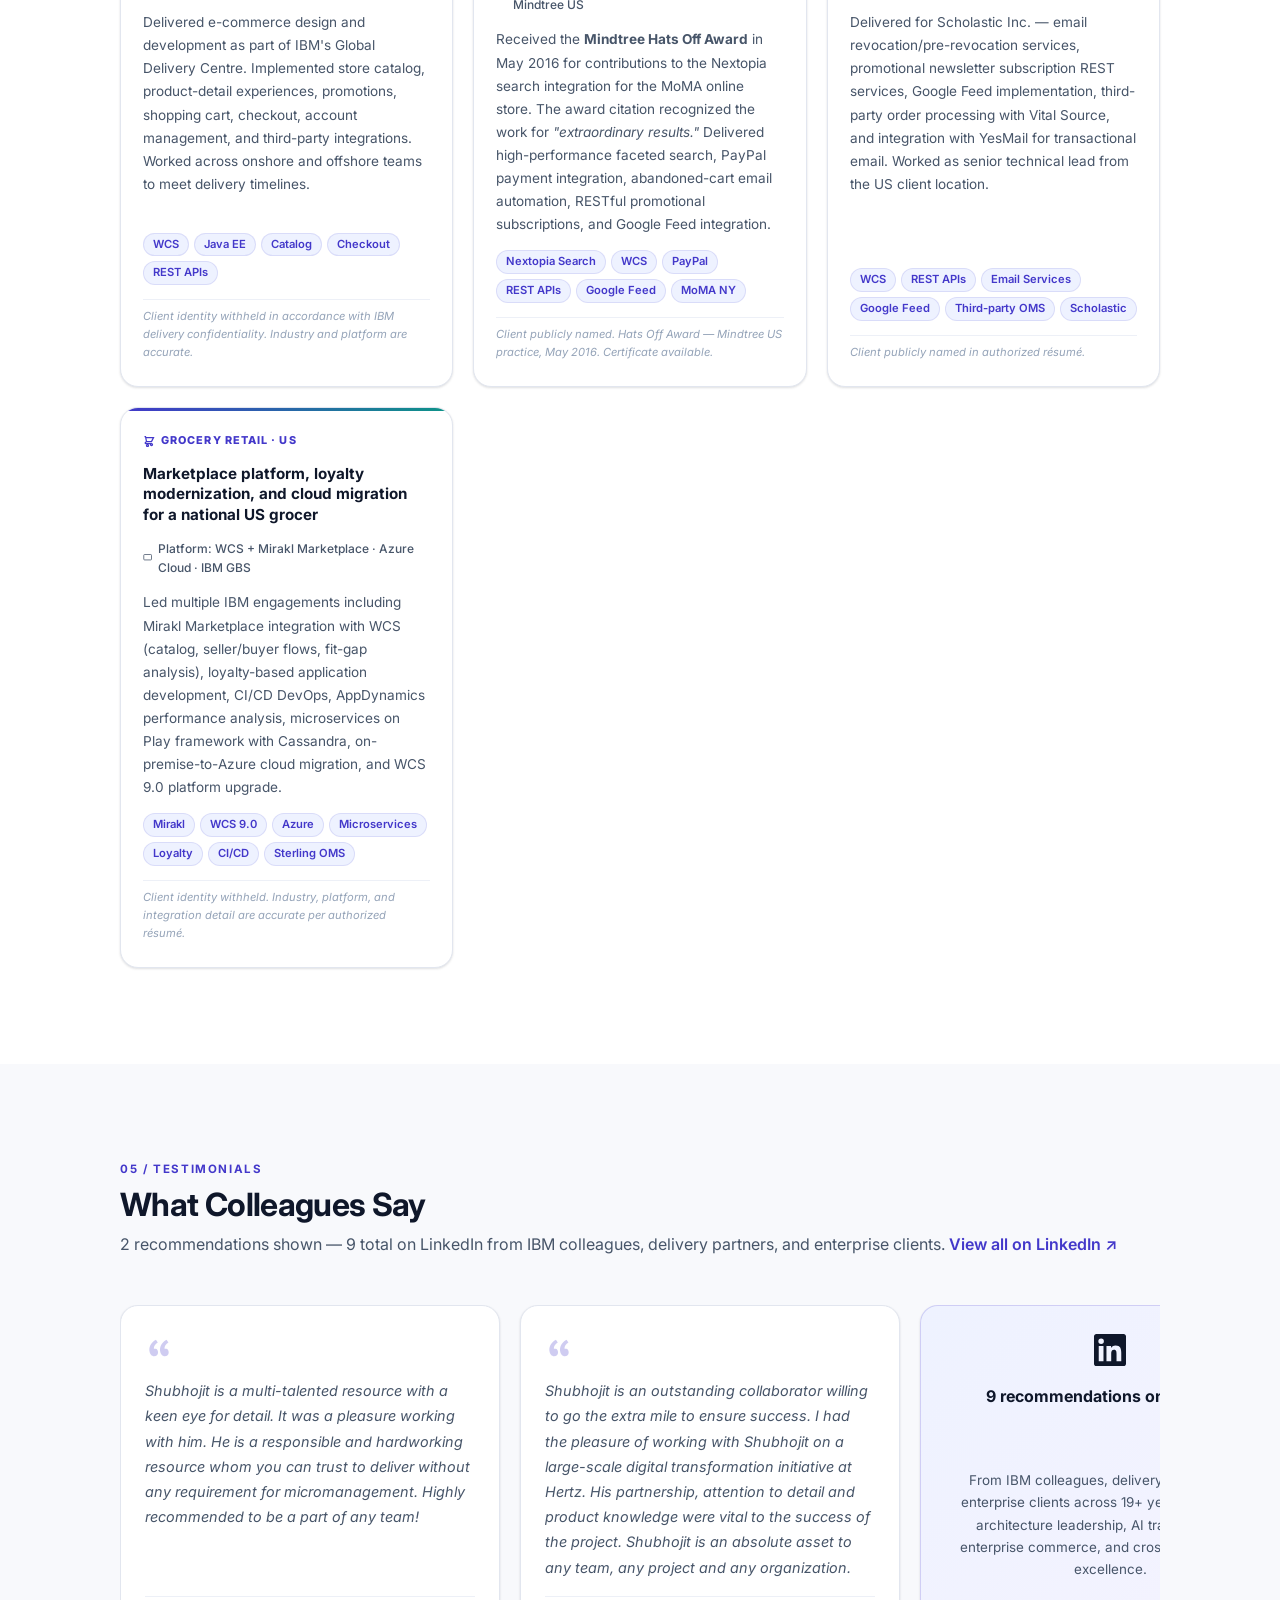
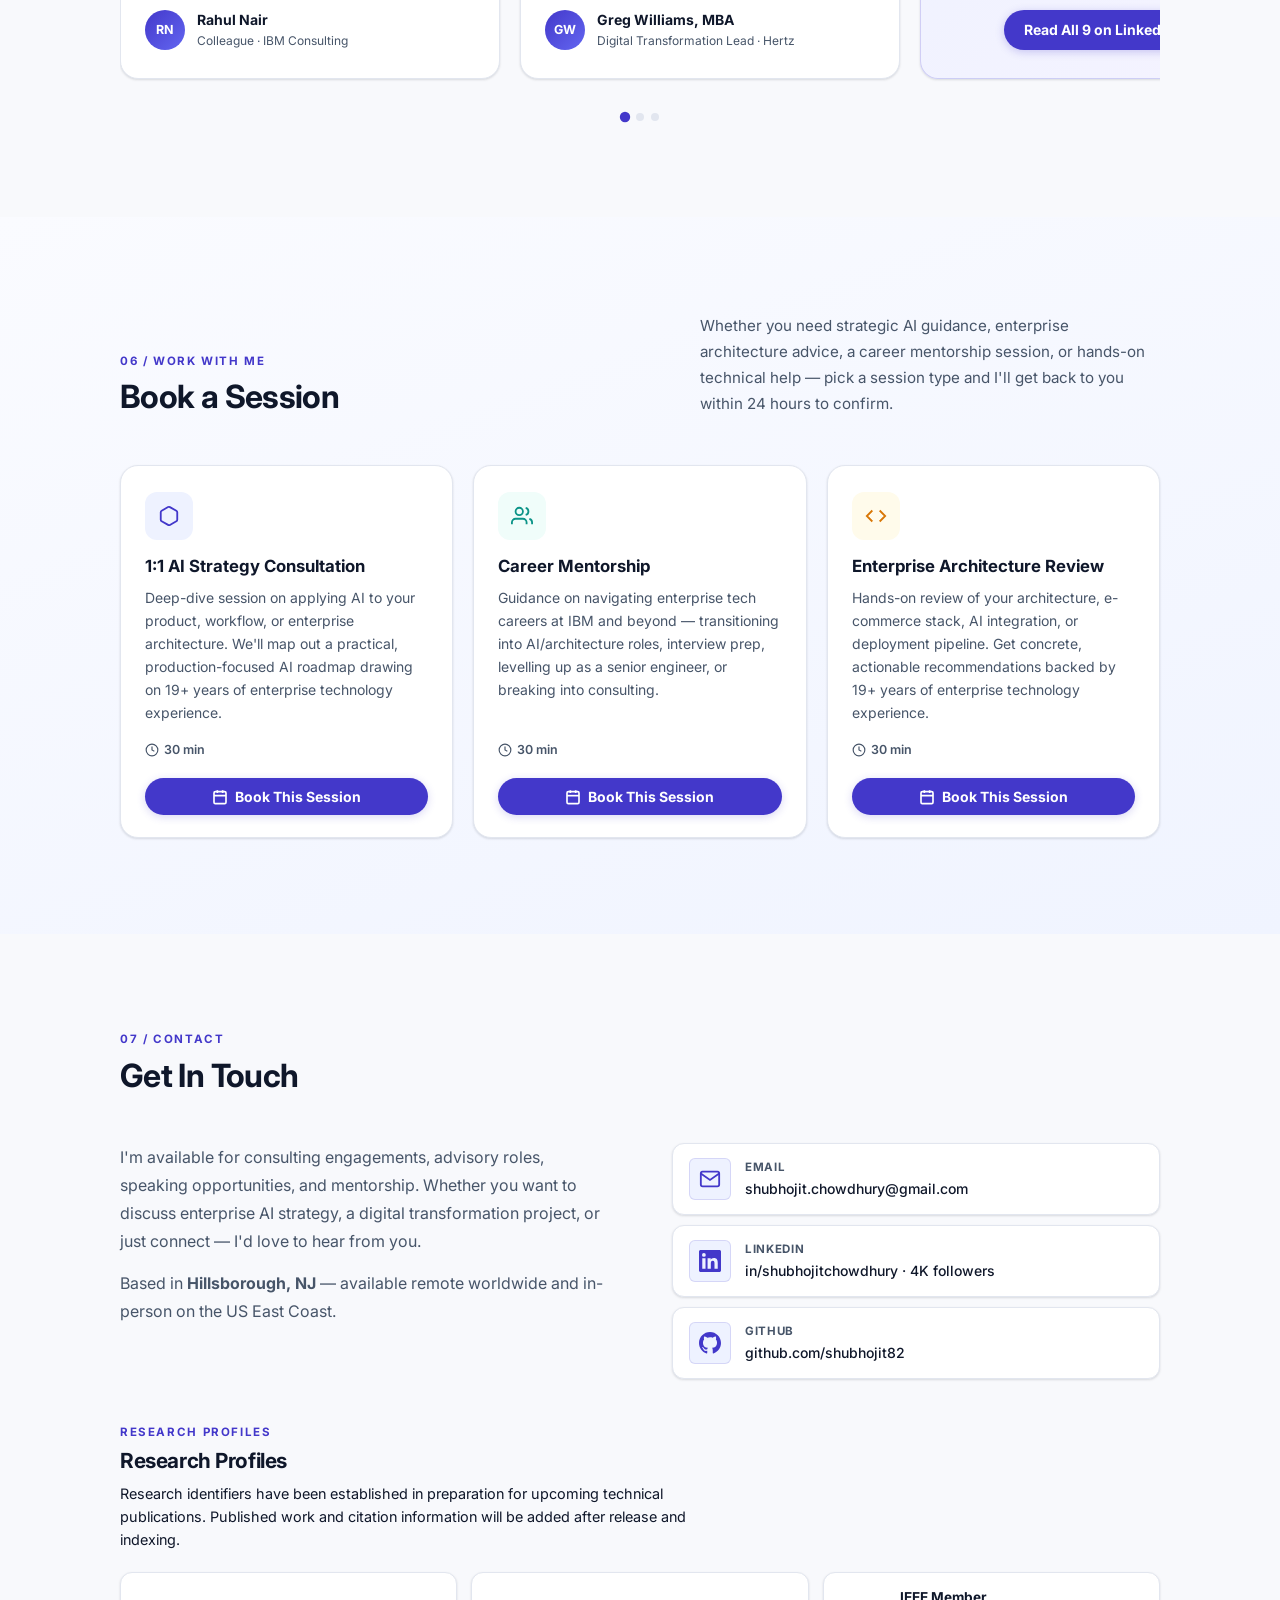
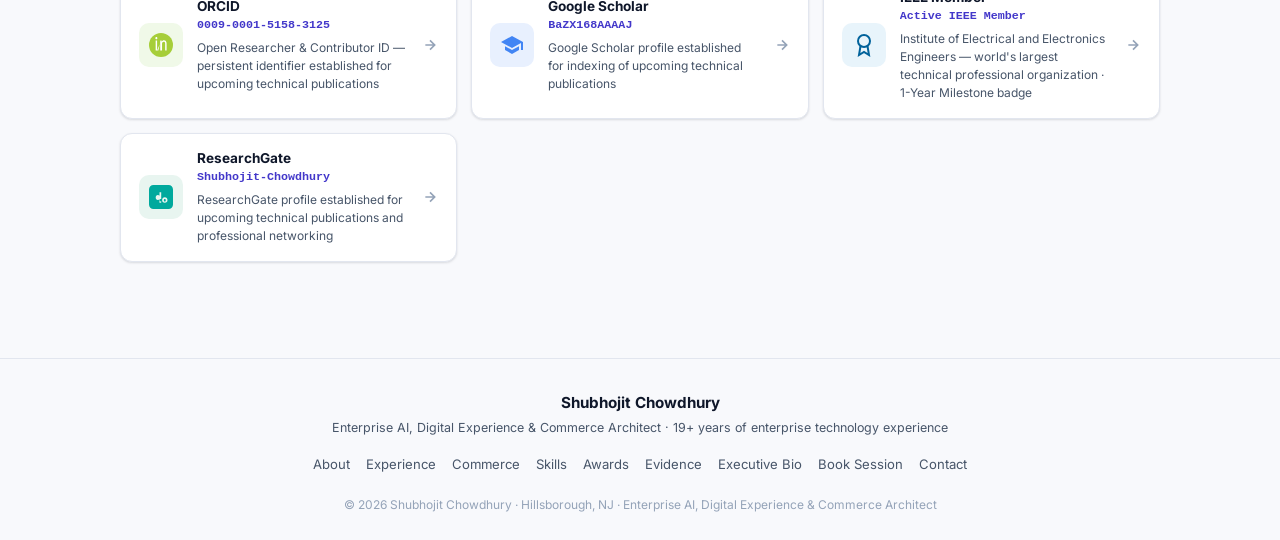
==== commit 5c97cb02: "Finalize portfolio credibility corrections and deployment - Remove 'verified' label from testimonial" ====
--- a/docs/index.html
+++ b/docs/index.html
@@ -1180,7 +1180,7 @@
       <div class="section-header reveal">
         <span class="section-label">05 / Testimonials</span>
         <h2>What Colleagues Say</h2>
-        <p class="section-sub">2 verified recommendations shown — 9 total on LinkedIn from IBM colleagues, delivery partners, and enterprise clients.</p>
+        <p class="section-sub">2 recommendations shown — 9 total on LinkedIn from IBM colleagues, delivery partners, and enterprise clients. <a href="https://www.linkedin.com/in/shubhojitchowdhury" target="_blank" rel="noopener" style="color:var(--accent);font-weight:600;">View all on LinkedIn ↗</a></p>
       </div>
 
       <div class="testimonials-scroll" id="testimonials-scroll">
@@ -1211,10 +1211,10 @@
           </div>
         </div>
 
-        <!-- 3 — CTA: 9 verified LinkedIn recommendations -->
+        <!-- 3 — CTA: 9 LinkedIn recommendations -->
         <div class="testimonial-card testimonial-card--cta">
           <svg width="32" height="32" viewBox="0 0 24 24" fill="currentColor" aria-hidden="true"><path d="M20.447 20.452h-3.554v-5.569c0-1.328-.027-3.037-1.852-3.037-1.853 0-2.136 1.445-2.136 2.939v5.667H9.351V9h3.414v1.561h.046c.477-.9 1.637-1.85 3.37-1.85 3.601 0 4.267 2.37 4.267 5.455v6.286zM5.337 7.433a2.062 2.062 0 0 1-2.063-2.065 2.064 2.064 0 1 1 2.063 2.065zm1.782 13.019H3.555V9h3.564v11.452zM22.225 0H1.771C.792 0 0 .774 0 1.729v20.542C0 23.227.792 24 1.771 24h20.451C23.2 24 24 23.227 24 22.271V1.729C24 .774 23.2 0 22.222 0h.003z"/></svg>
-          <p class="testimonial-text" style="font-style:normal;font-weight:700;color:var(--text);font-size:1rem;">9 verified recommendations on LinkedIn</p>
+          <p class="testimonial-text" style="font-style:normal;font-weight:700;color:var(--text);font-size:1rem;">9 recommendations on LinkedIn</p>
           <p style="font-size:0.84rem;color:var(--text-muted);margin-top:6px;line-height:1.65;">From IBM colleagues, delivery partners, and enterprise clients across 19+ years — covering architecture leadership, AI transformation, enterprise commerce, and cross-team delivery excellence.</p>
           <a class="btn-primary" href="https://www.linkedin.com/in/shubhojitchowdhury" target="_blank" rel="noopener" style="margin-top:14px;">
             Read All 9 on LinkedIn
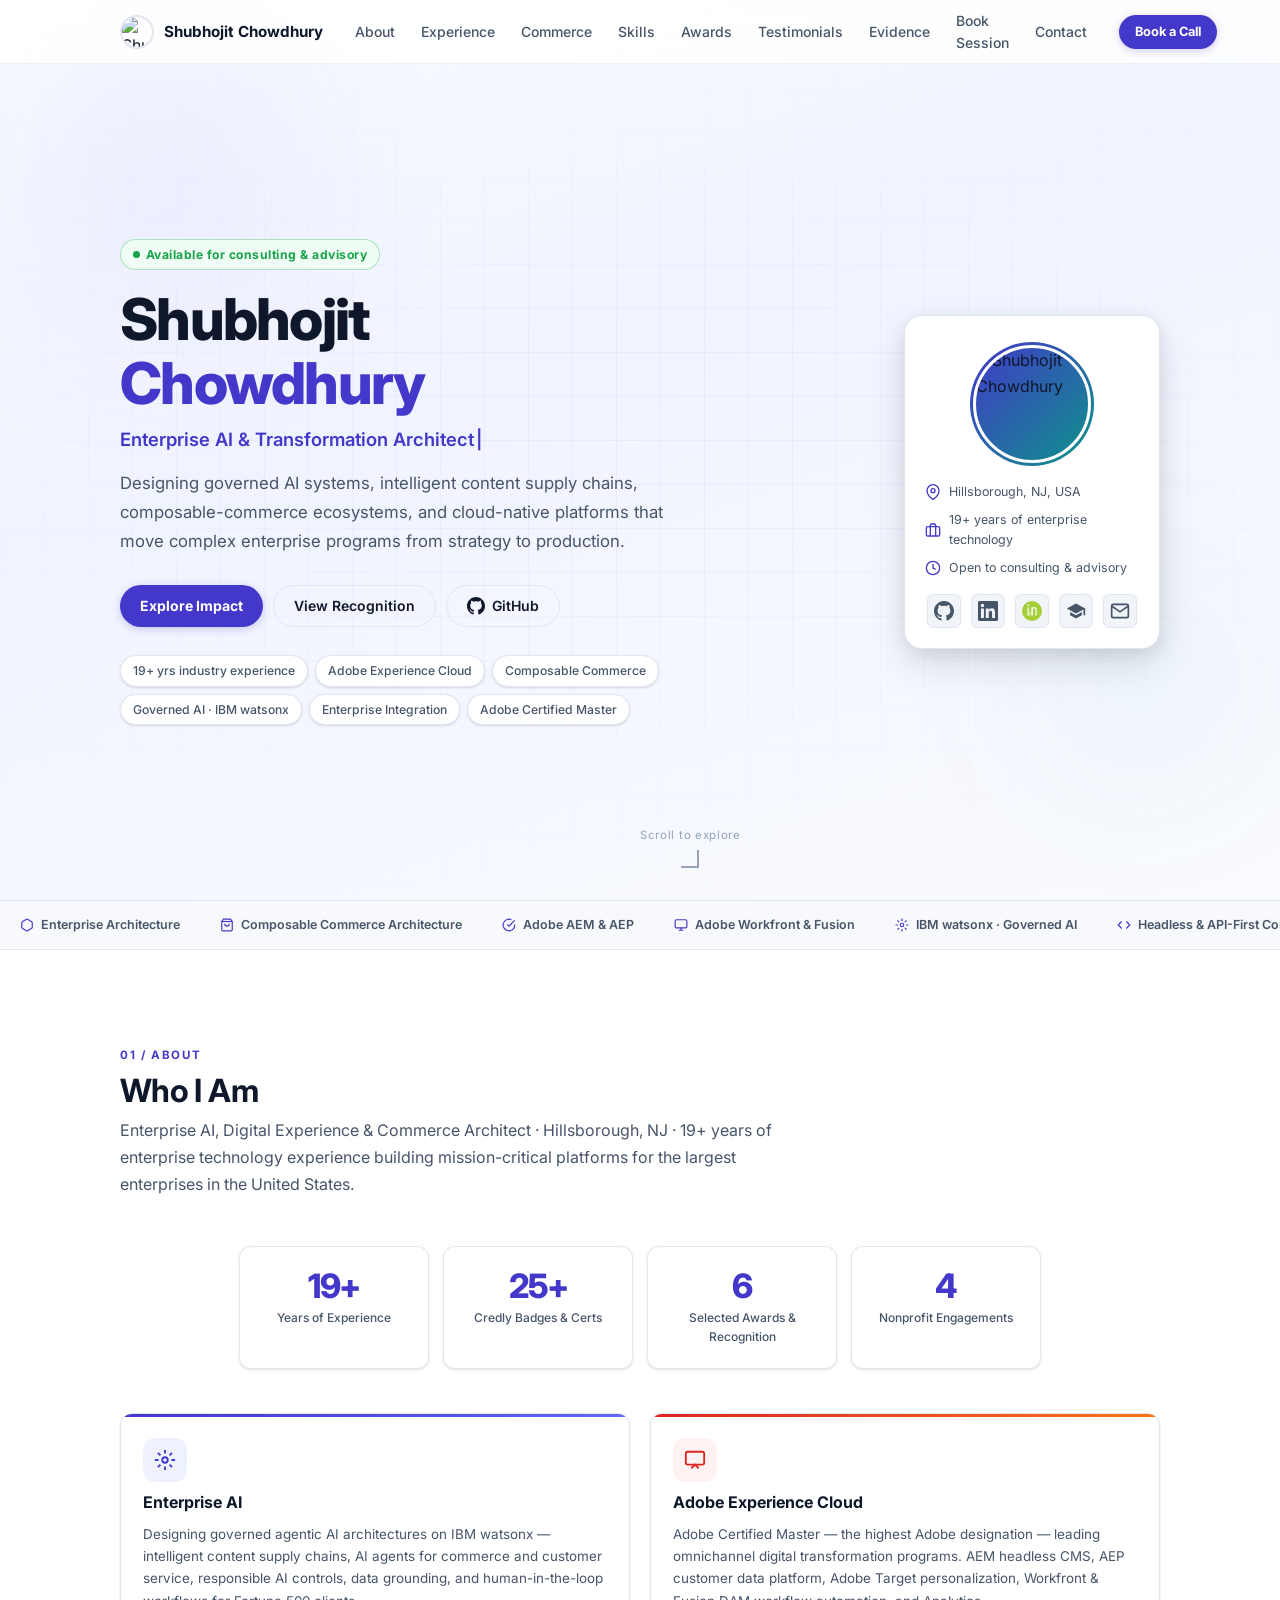
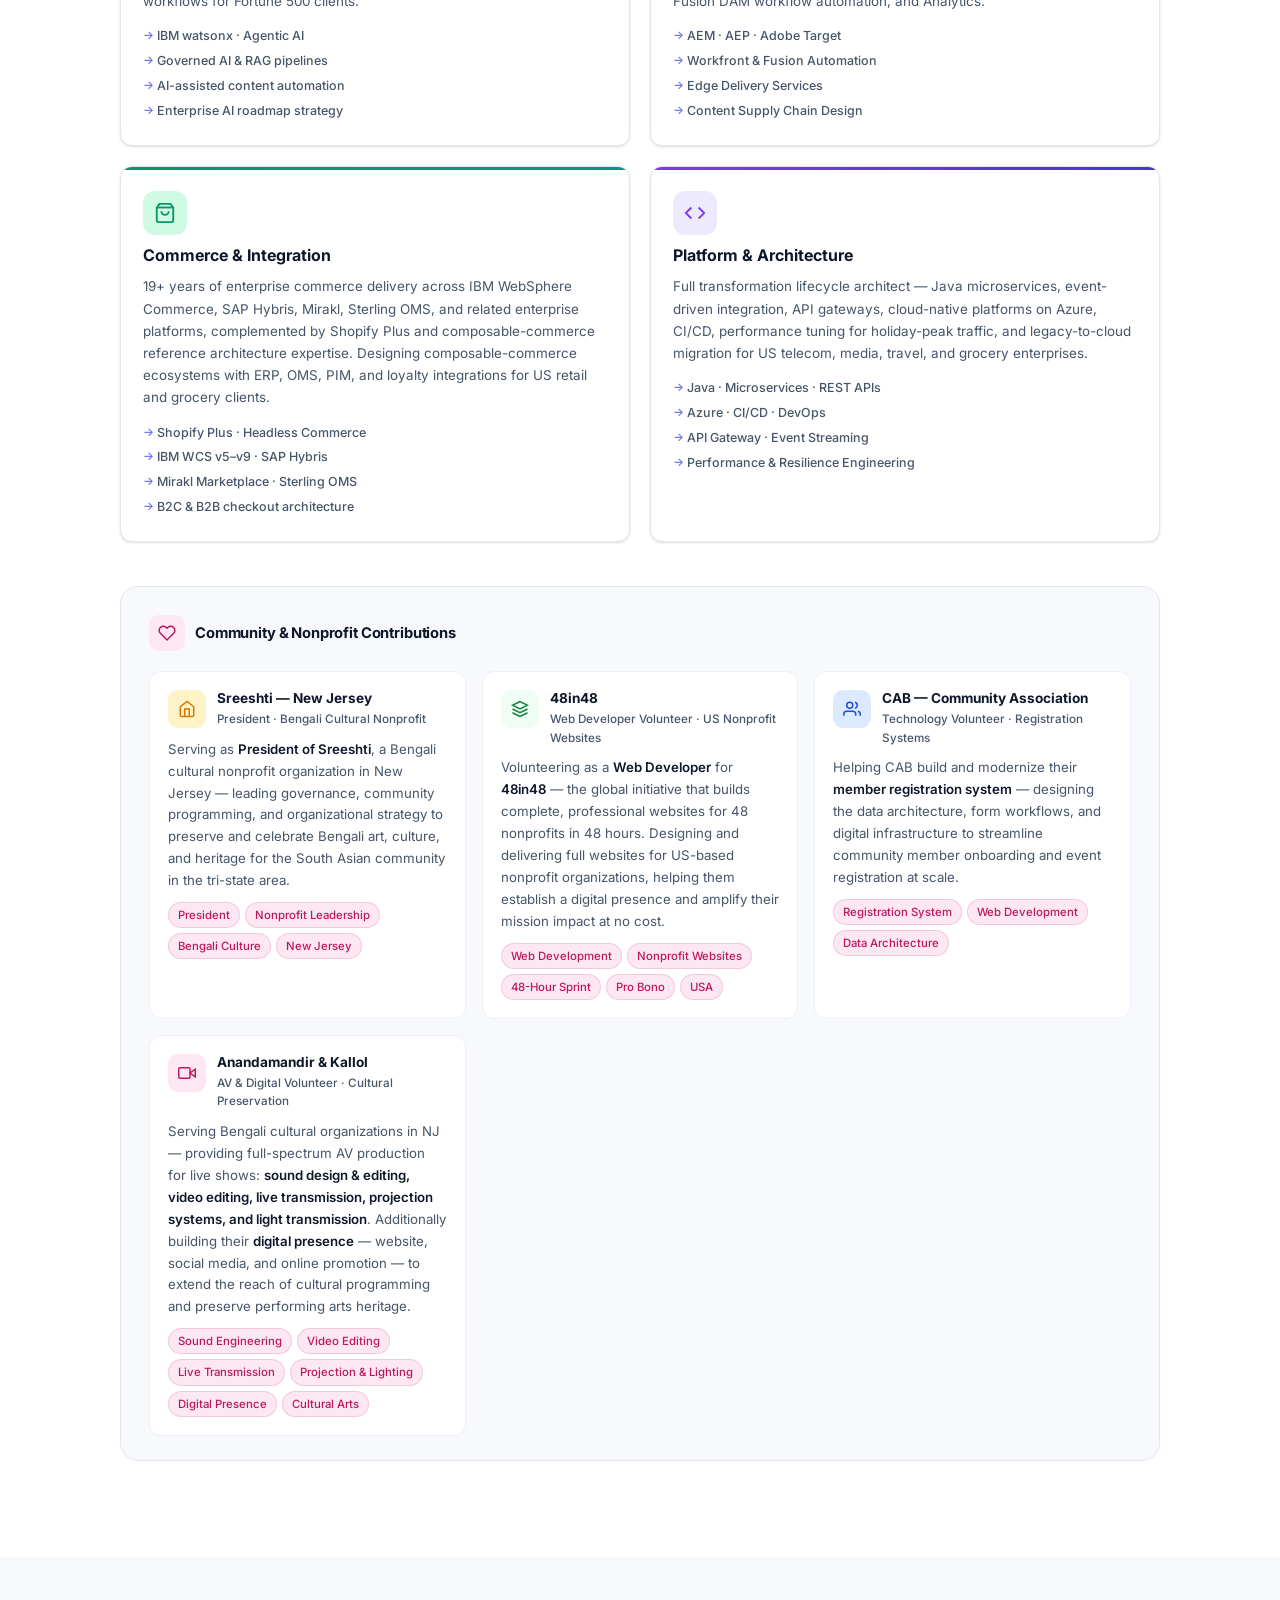
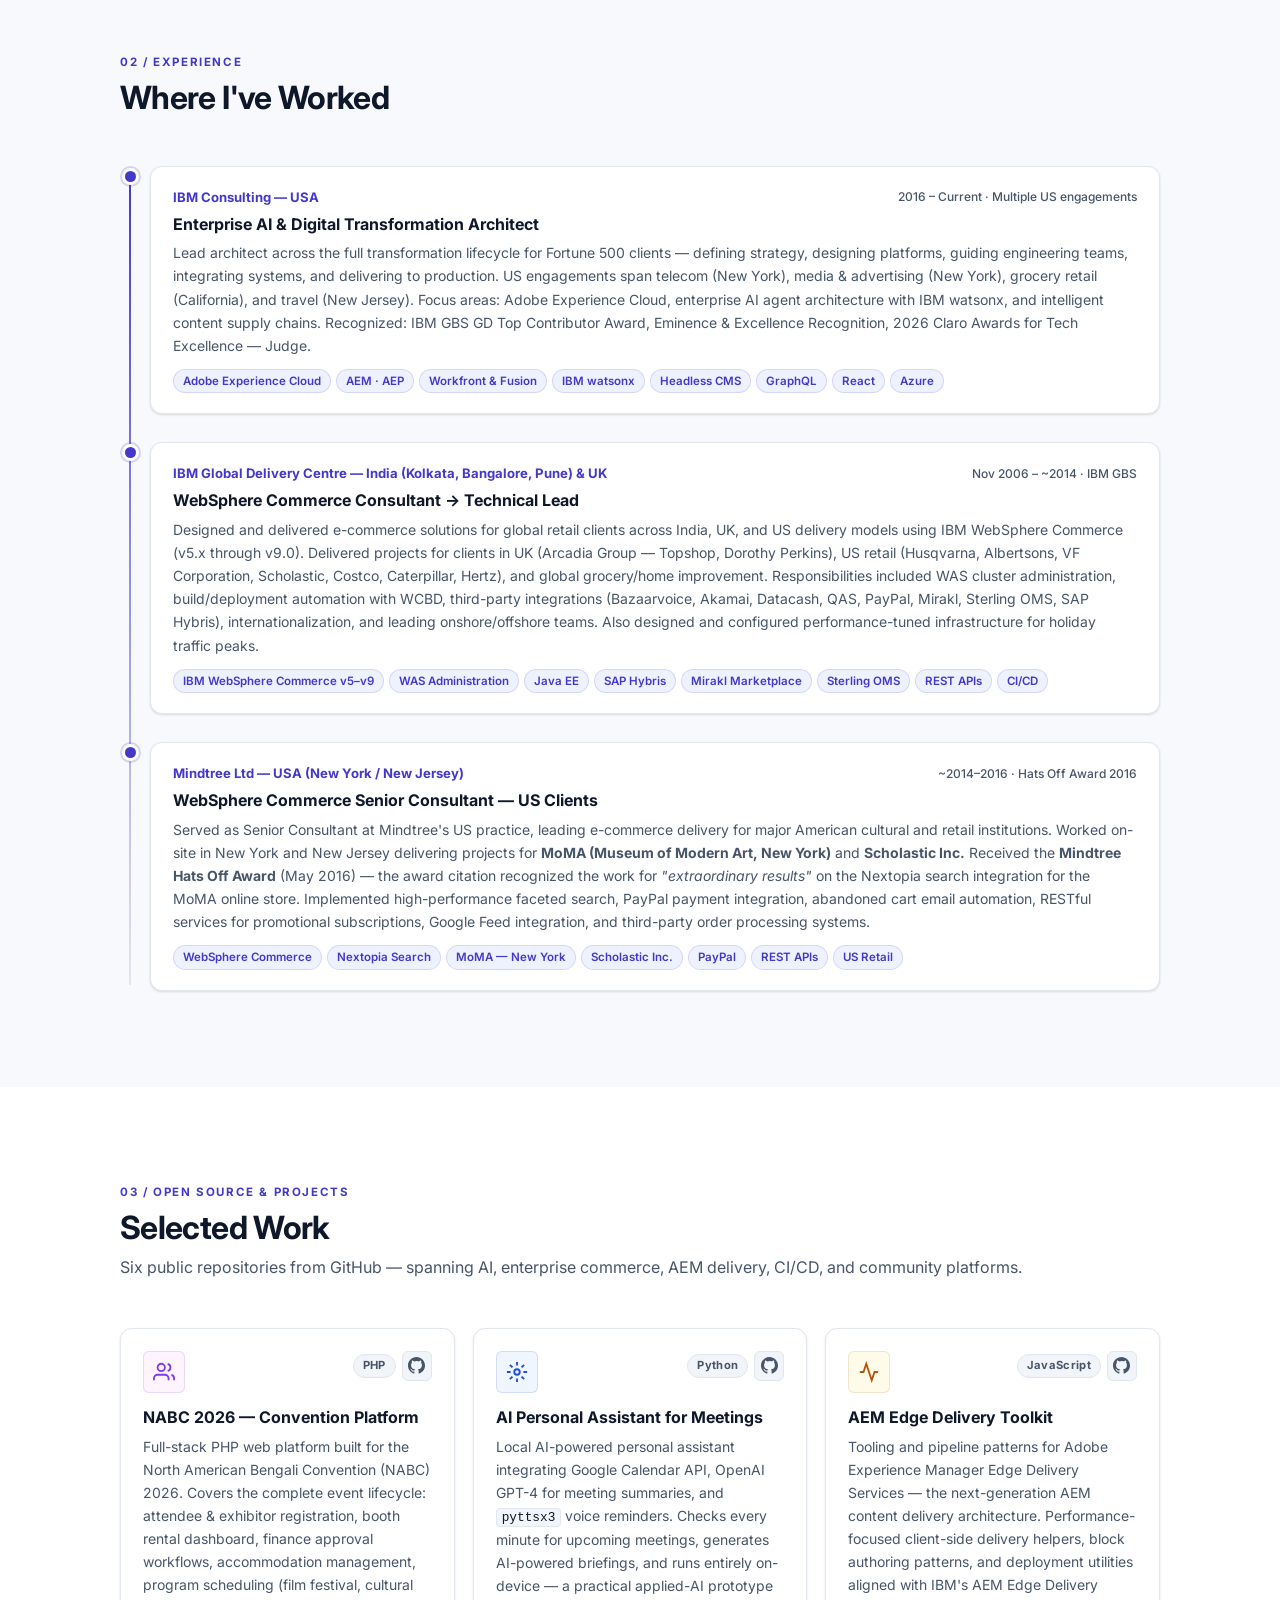
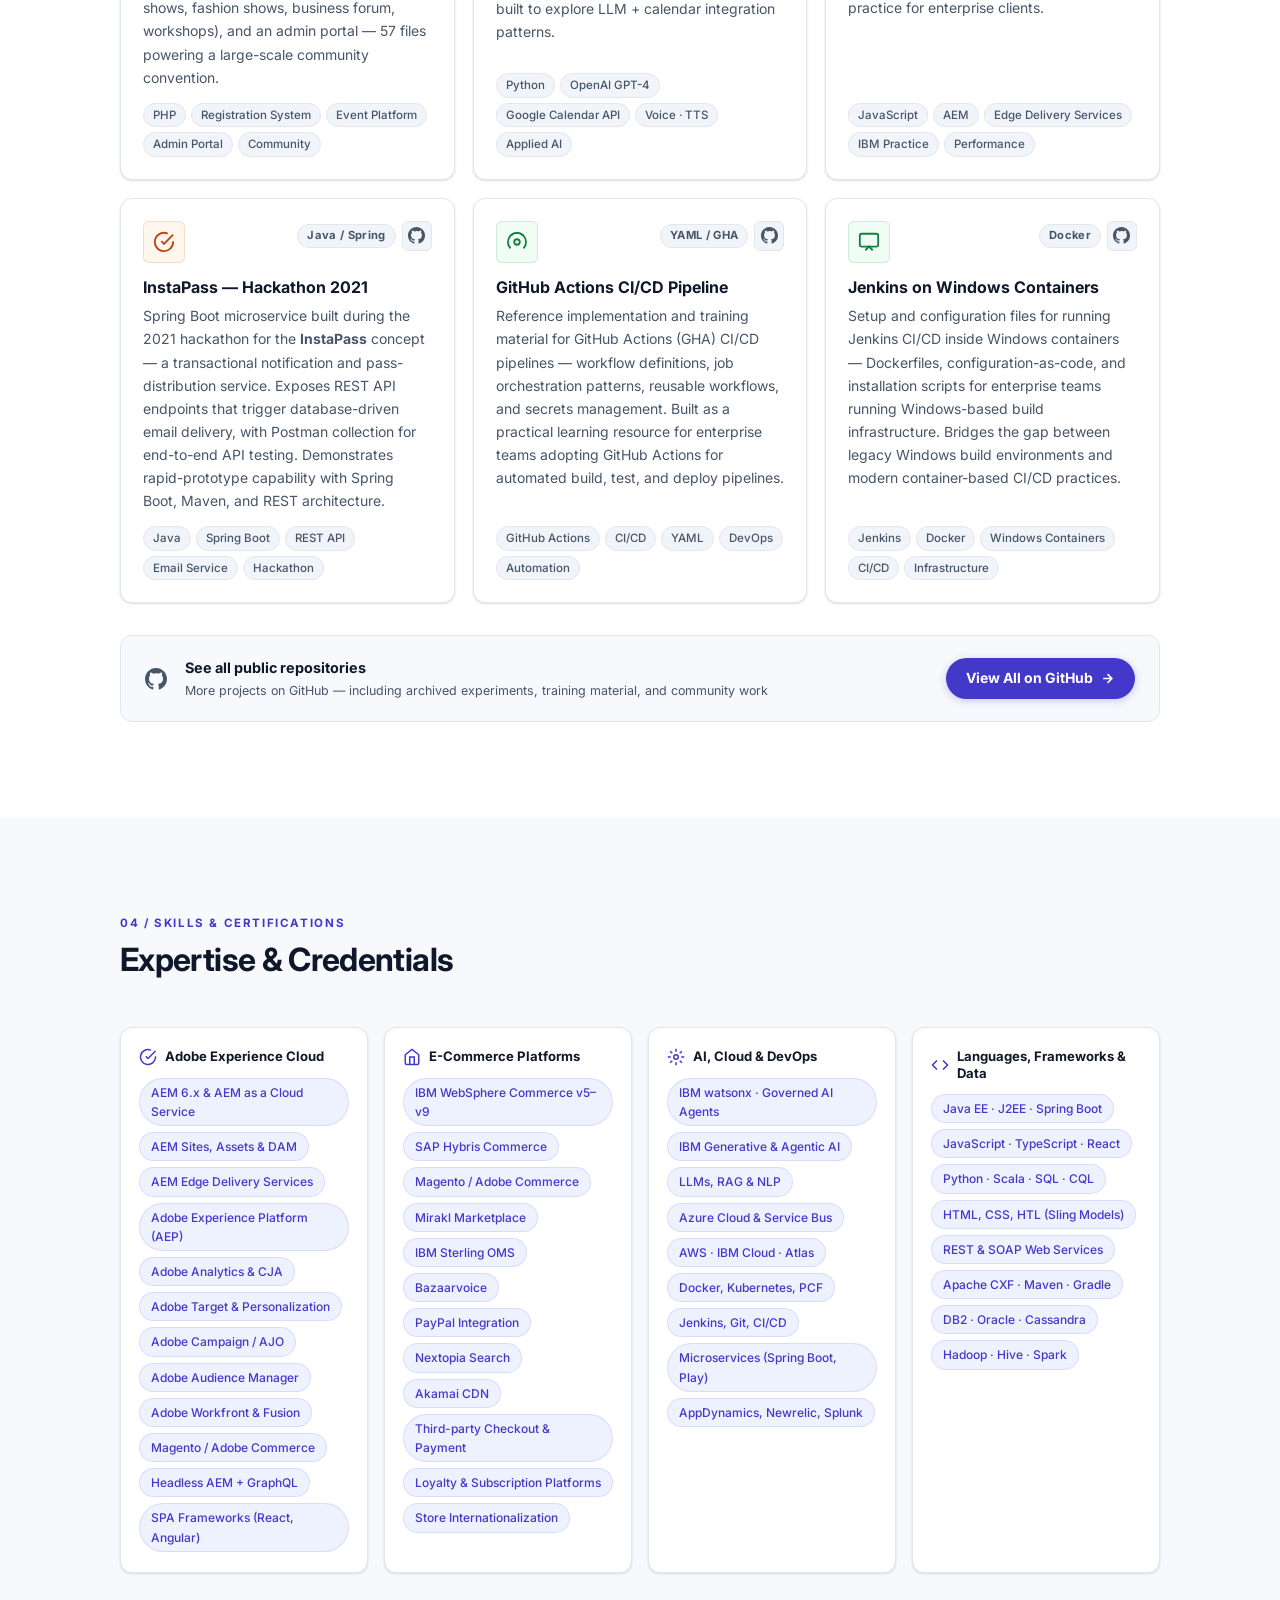
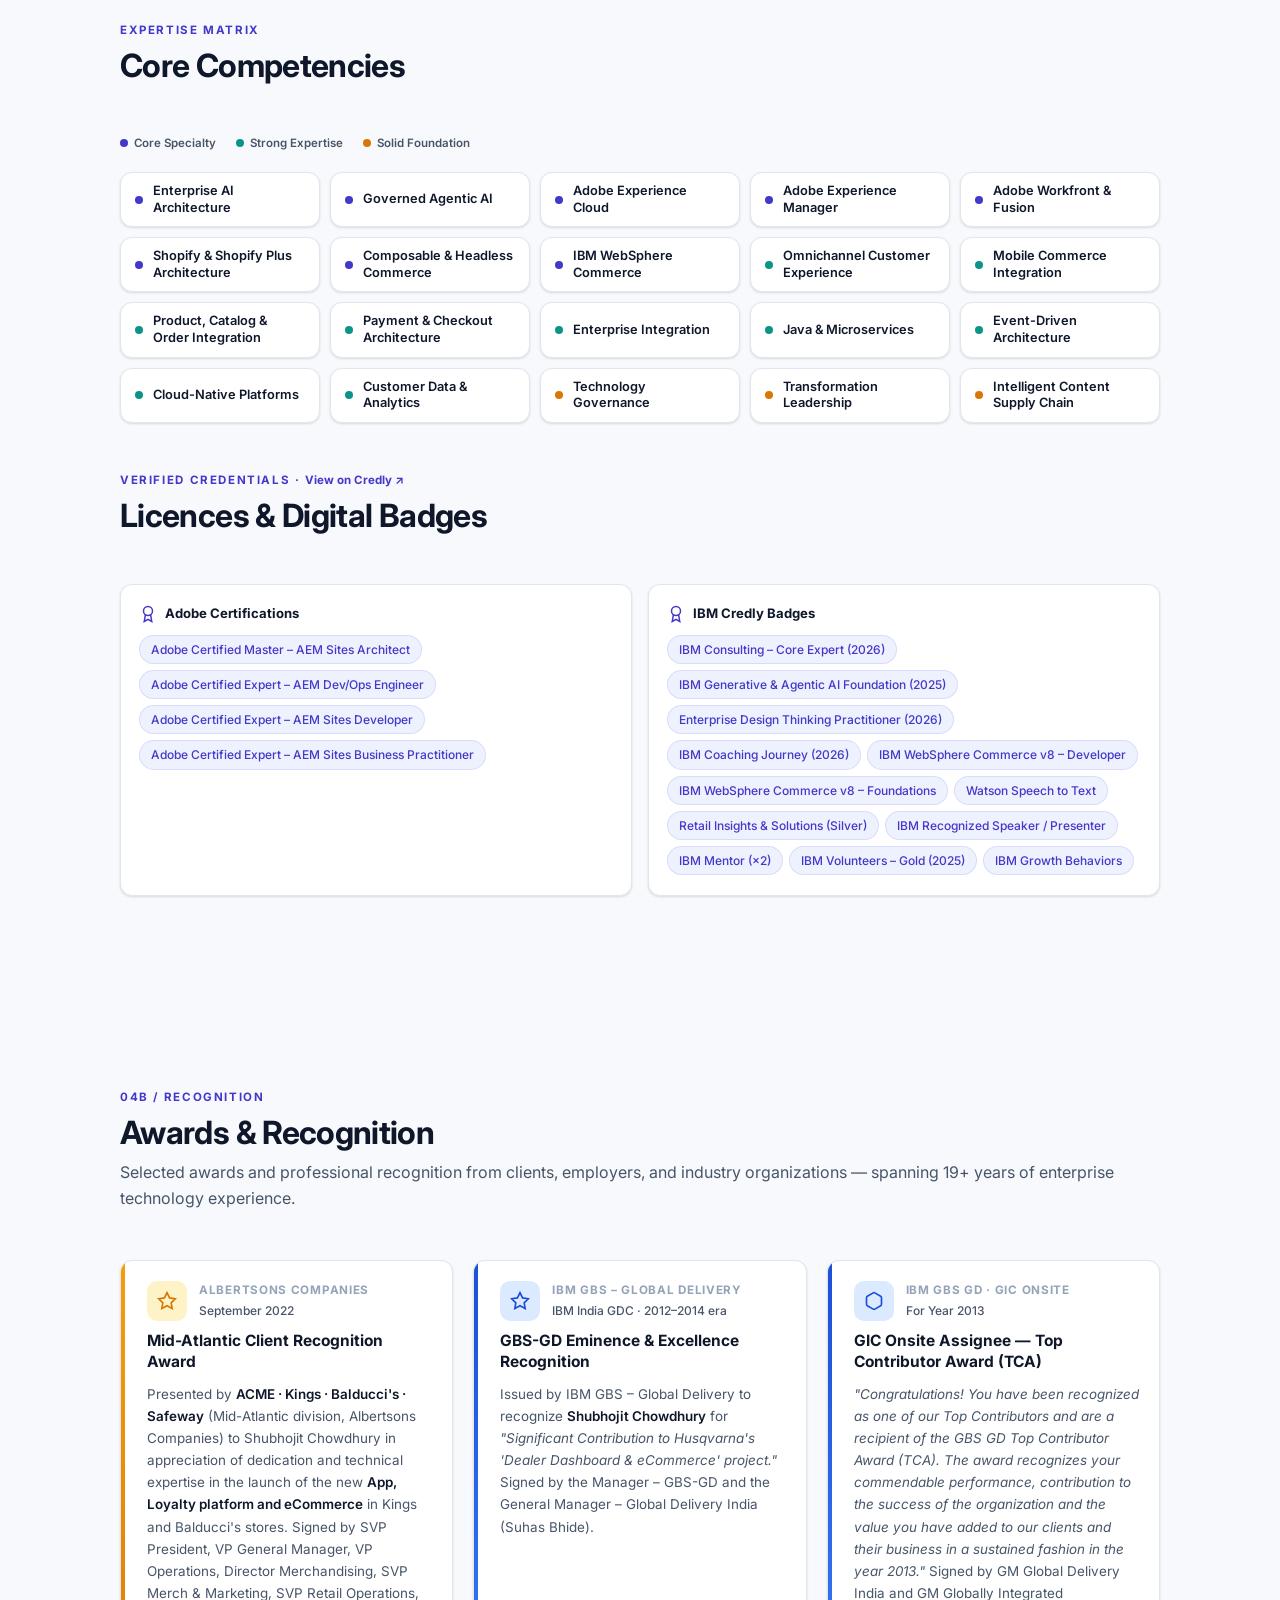
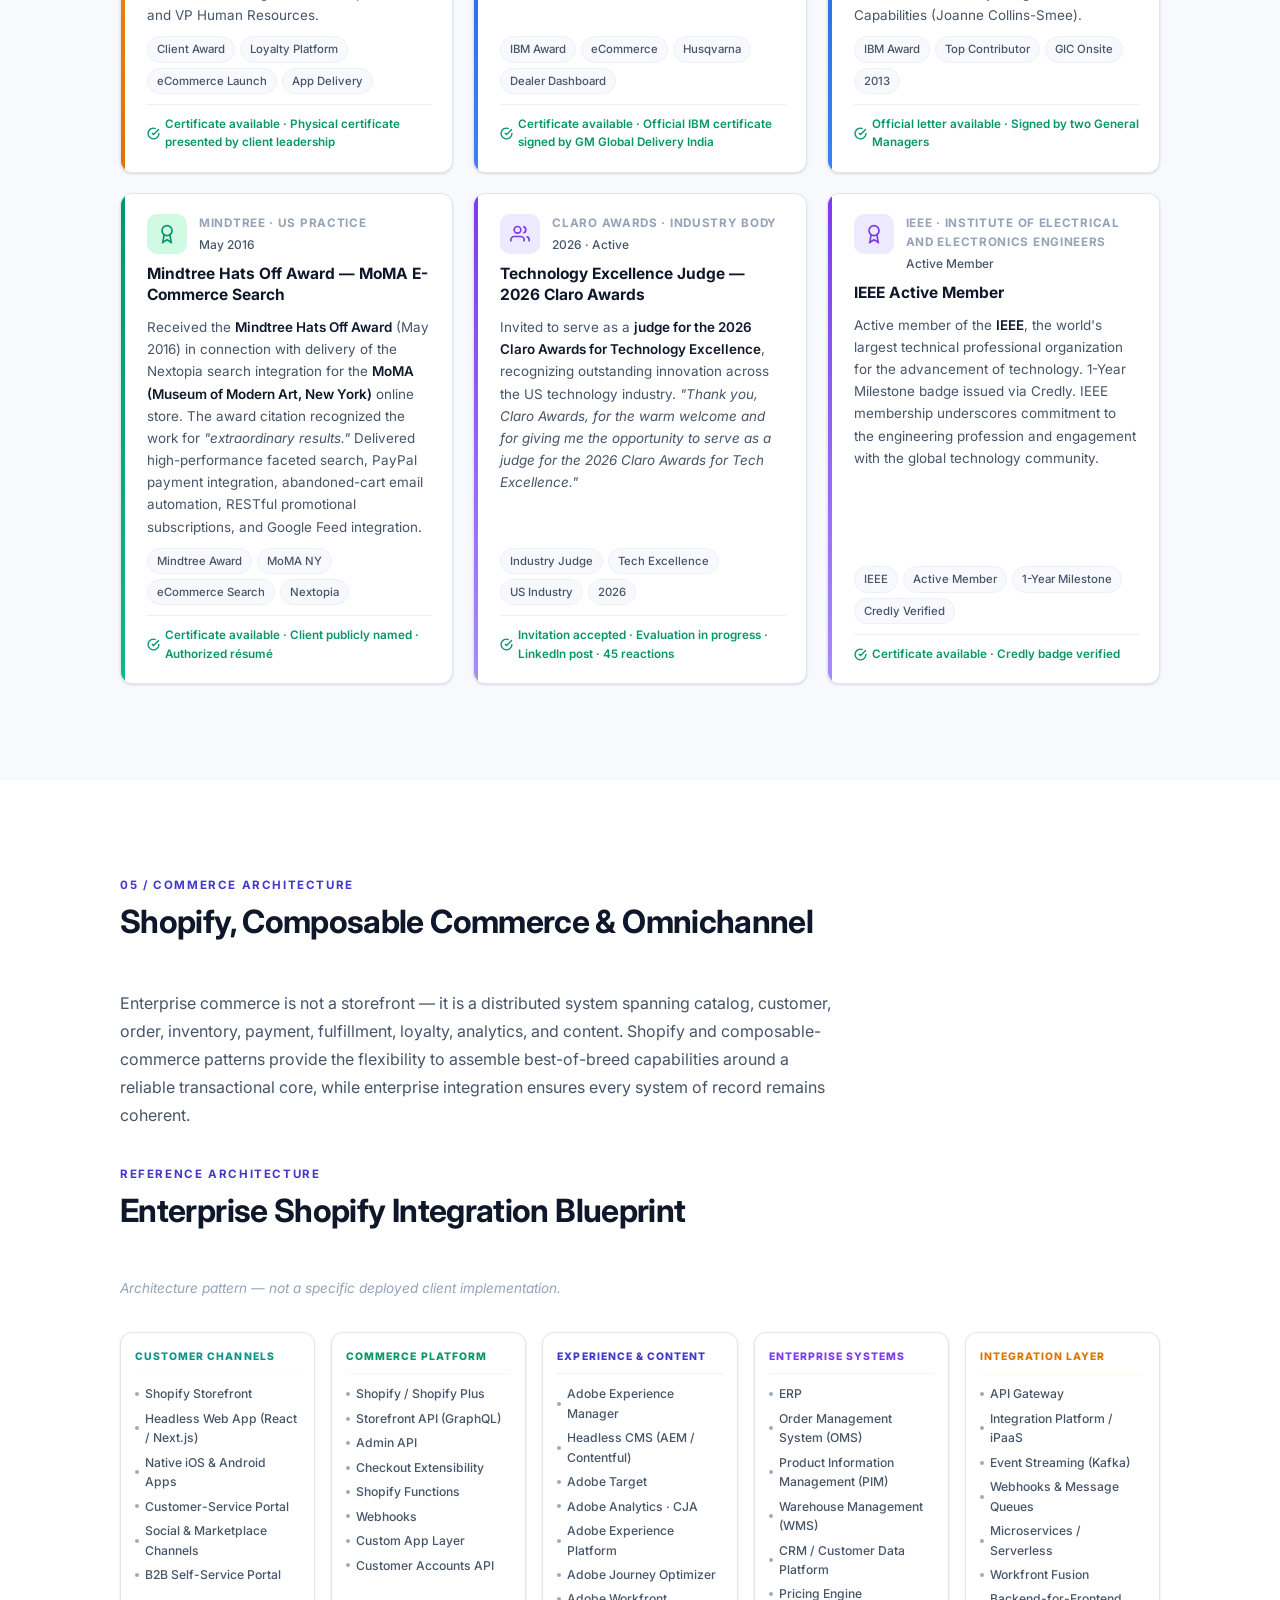
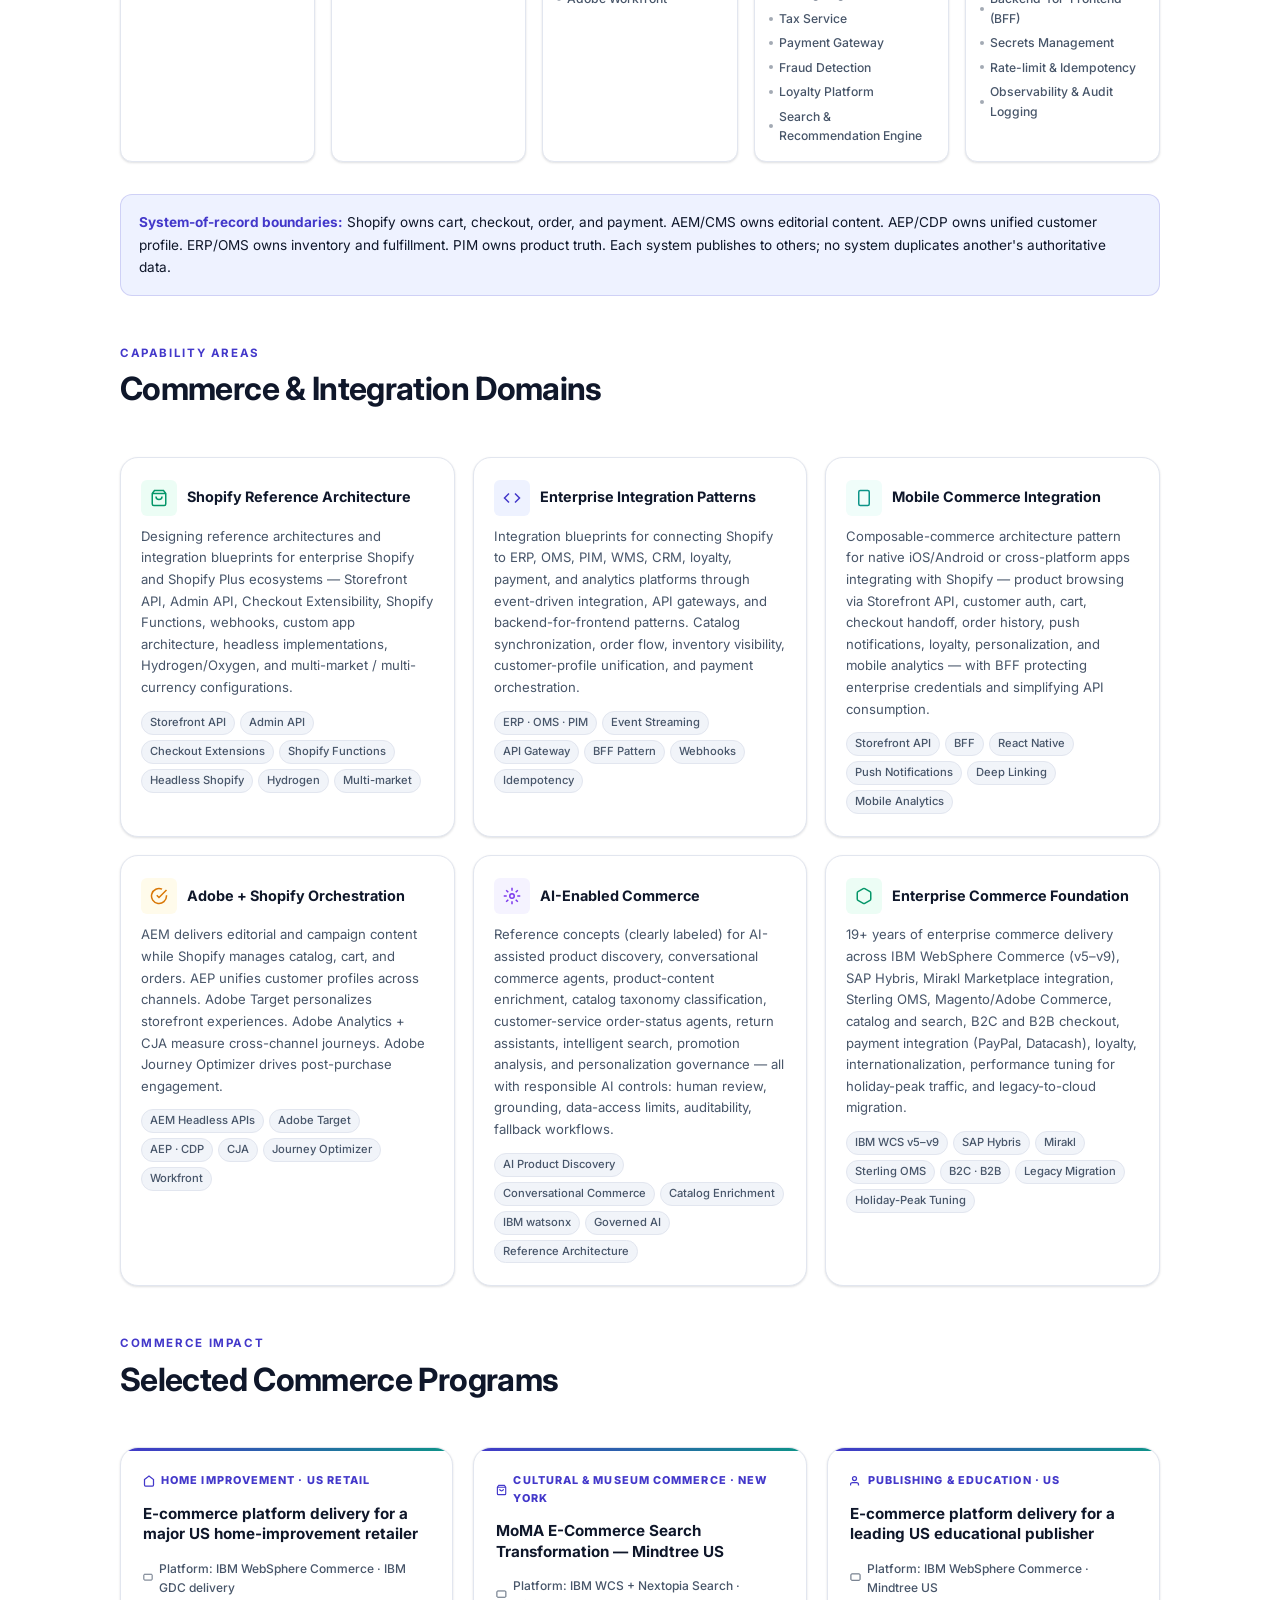
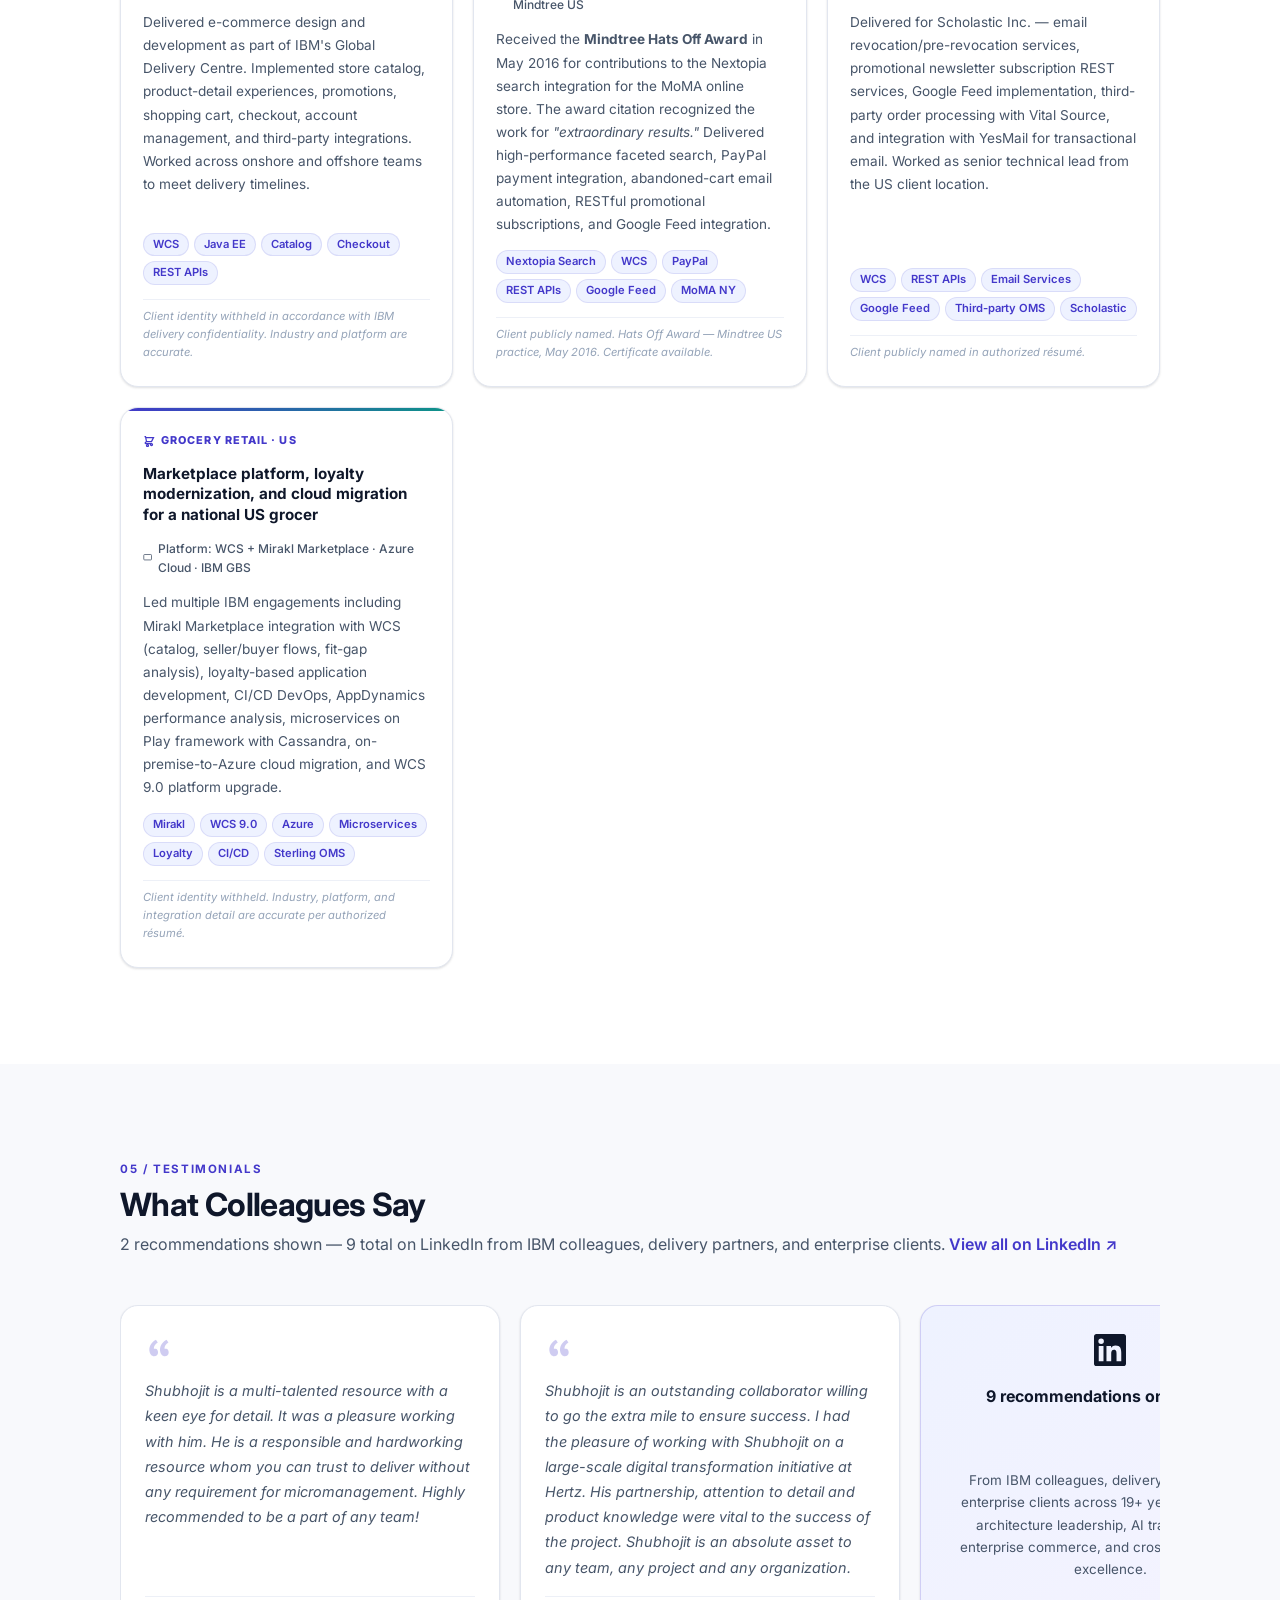
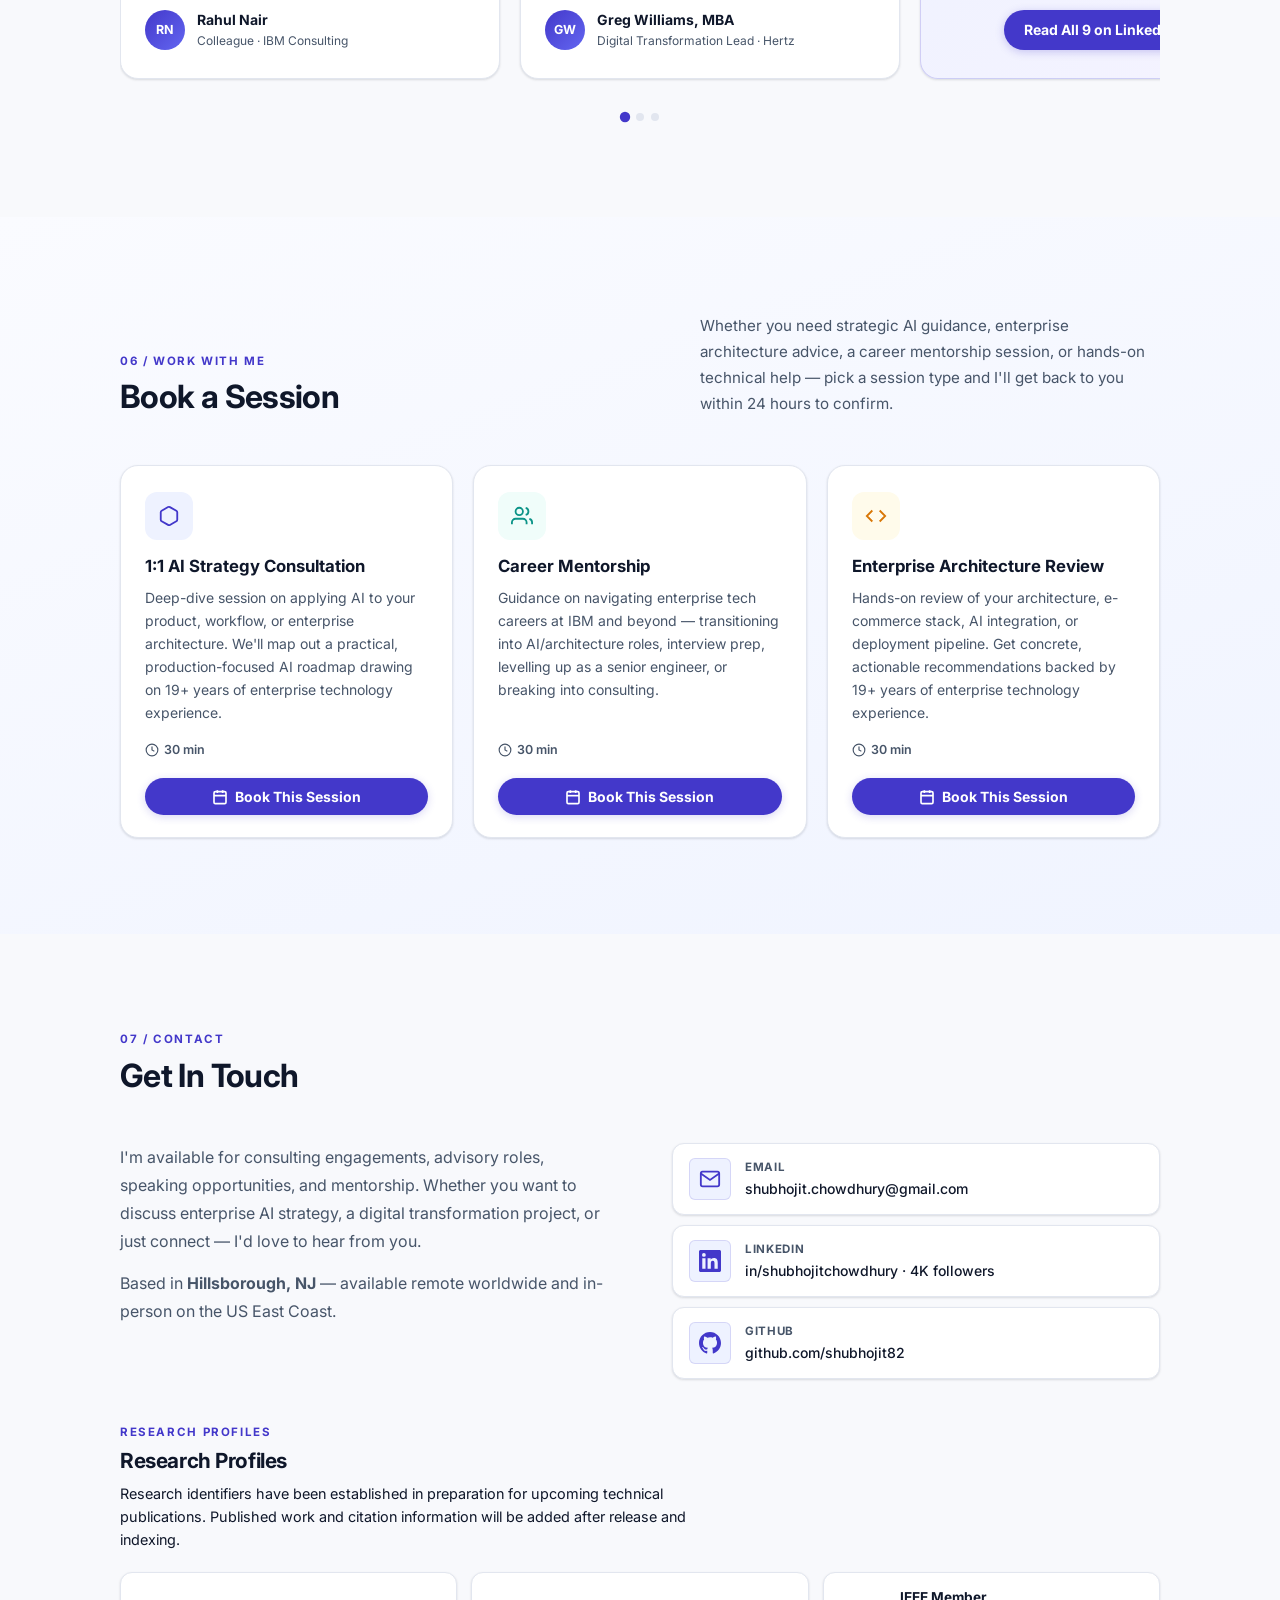
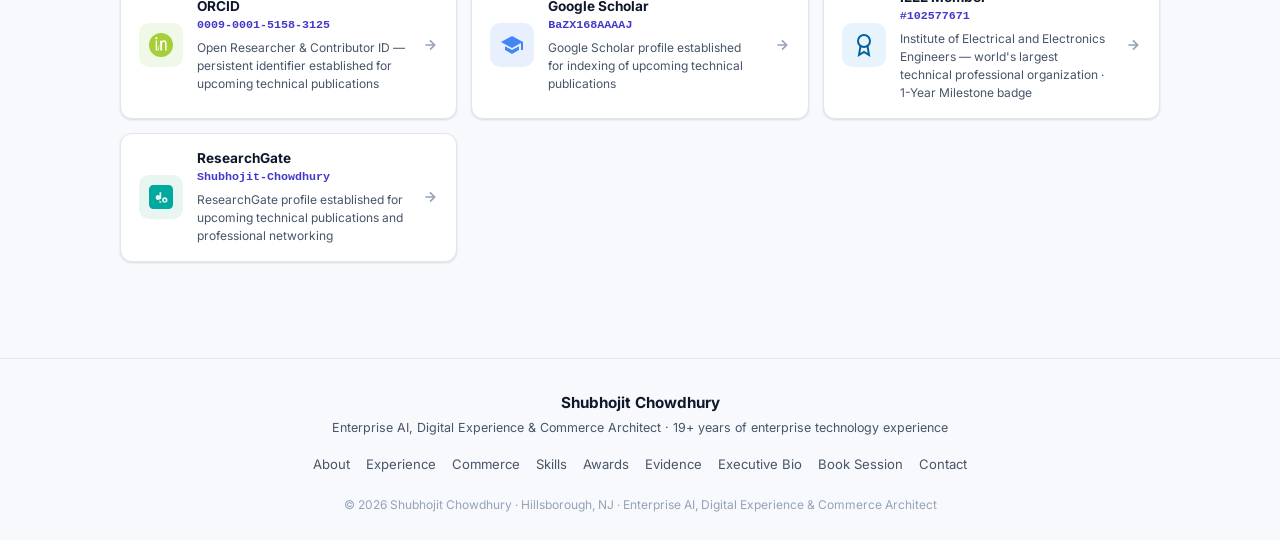
==== commit 4f355d42: "Show IEEE member number #102577671 on research profiles card" ====
--- a/docs/index.html
+++ b/docs/index.html
@@ -1450,7 +1450,7 @@
           </div>
           <div class="academic-card-content">
             <div class="academic-card-name">IEEE Member</div>
-            <div class="academic-card-id">Active IEEE Member</div>
+            <div class="academic-card-id">#102577671</div>
             <div class="academic-card-desc">Institute of Electrical and Electronics Engineers — world's largest technical professional organization · 1-Year Milestone badge</div>
           </div>
           <svg class="academic-card-arrow" width="16" height="16" viewBox="0 0 24 24" fill="none" stroke="currentColor" stroke-width="2.5"><path d="M5 12h14M12 5l7 7-7 7"/></svg>
